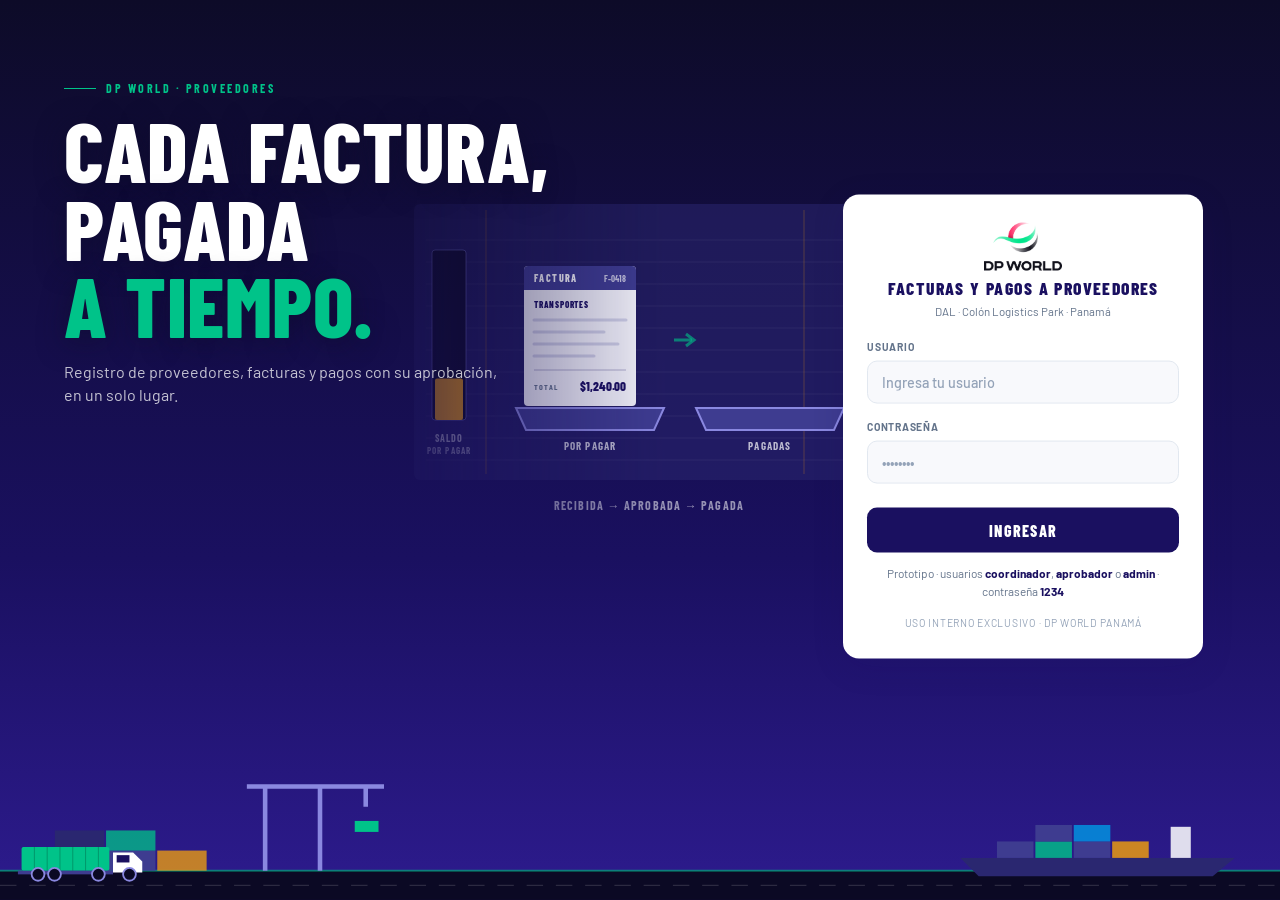
==== proveedores/index.html @ 4fd73fb4 "Nueva app: Facturas y Pagos a Proveedores Registro de proveedores con documentos y aprobación, factu" ====
<!DOCTYPE html>
<html lang="es">
<head>
<meta charset="UTF-8">
<meta name="viewport" content="width=device-width, initial-scale=1.0, viewport-fit=cover">
<title>Facturas y Pagos a Proveedores — DP World</title>
<script>(function(){var t;try{t=localStorage.getItem('dpw_tema')}catch(e){}document.documentElement.setAttribute('data-theme',t==='light'||t==='dark'?t:'light');})();</script>
<meta name="theme-color" content="#1A1060">
<link rel="manifest" href="manifest.webmanifest">
<link rel="icon" type="image/png" sizes="32x32" href="dpw/pwa/favicon-32.png">
<link rel="apple-touch-icon" href="dpw/pwa/apple-touch-icon.png">
<meta name="apple-mobile-web-app-capable" content="yes">
<meta name="mobile-web-app-capable" content="yes">
<link rel="stylesheet" href="https://fonts.googleapis.com/css2?family=Barlow+Condensed:wght@400;600;700;800&family=Barlow:wght@400;500;600;700&display=swap">
<link rel="stylesheet" href="dpw/dpw-shell.css">
<style>
:root{
  --bg:#F2F3F8;--card:#fff;--card2:#F8F9FC;--t:#1B1B2F;--t2:#5b6075;--t3:#8a90a6;--b:#E2E8F0;--b2:#cfd6e4;
  --ind:#1A1060;--ind-h:#2A1F8F;--ind-t:#1A1060;--prim:#3E3C90;
  --ok:#00996b;--ok-bg:rgba(0,195,137,.12);--warn:#b87300;--warn-bg:rgba(245,162,11,.14);--err:#E8003D;--err-bg:rgba(232,0,61,.09);
  --info:#0077b3;--info-bg:rgba(0,153,230,.1);--neu-bg:rgba(26,16,96,.06);
  --sh:0 1px 2px rgba(26,16,96,.06),0 4px 16px rgba(26,16,96,.05);
  --fd:'Barlow Condensed','Arial Narrow',Arial,sans-serif;--fb:'Barlow','Segoe UI',Arial,sans-serif;
}
html[data-theme="dark"]{
  --bg:#0d0b28;--card:#16143d;--card2:#1e1c50;--t:#fff;--t2:rgba(255,255,255,.66);--t3:rgba(255,255,255,.42);--b:rgba(255,255,255,.1);--b2:rgba(255,255,255,.2);
  --ind-t:#b3b1f5;--ok:#00C389;--warn:#f5a20b;--err:#ff4d79;--info:#4cc0ff;--neu-bg:rgba(255,255,255,.07);
  --sh:0 1px 2px rgba(0,0,0,.3);
}
*{box-sizing:border-box}
body{margin:0;background:var(--bg);color:var(--t);font:15px/1.45 var(--fb);-webkit-font-smoothing:antialiased}
button,input,select,textarea{font:inherit;color:inherit}
main{max-width:1200px;margin:0 auto;padding:22px 16px 60px}
.vhead{display:flex;align-items:flex-end;justify-content:space-between;gap:12px;flex-wrap:wrap;margin-bottom:16px}
.vtitle{margin:0;font:800 30px/1 var(--fd);text-transform:uppercase;letter-spacing:.5px;color:var(--ind-t)}
.vsub{margin:6px 0 0;color:var(--t2);font-size:14px}
.btn{display:inline-flex;align-items:center;justify-content:center;gap:6px;height:38px;padding:0 16px;border-radius:9px;border:1px solid var(--b2);background:var(--card);color:var(--ind-t);font:700 13px var(--fd);letter-spacing:.8px;text-transform:uppercase;cursor:pointer;white-space:nowrap}
.btn:hover{background:var(--card2)}
.btn.pri{background:var(--ind);border-color:var(--ind);color:#fff}.btn.pri:hover{background:var(--ind-h)}
html[data-theme="dark"] .btn.pri{background:#3E3C90;border-color:#3E3C90}
.btn.ok{background:var(--ok);border-color:var(--ok);color:#fff}
.btn.mal{color:var(--err);border-color:var(--err)}
.btn.sm{height:30px;padding:0 10px;font-size:12px}
.btn:disabled{opacity:.45;cursor:not-allowed}
.card{background:var(--card);border:1px solid var(--b);border-radius:14px;box-shadow:var(--sh);padding:18px}
.card h2{margin:0 0 12px;font:800 16px var(--fd);text-transform:uppercase;letter-spacing:.8px;color:var(--ind-t)}
.grid{display:grid;gap:14px}
.kpis{grid-template-columns:repeat(4,1fr)}
.two{grid-template-columns:1.4fr 1fr}
@media (max-width:900px){.kpis{grid-template-columns:repeat(2,1fr)}.two{grid-template-columns:1fr}}
.kpi{padding:16px 18px}
.kpi .l{font:700 11px var(--fd);letter-spacing:1.2px;text-transform:uppercase;color:var(--t3)}
.kpi .v{margin-top:6px;font:800 28px/1 var(--fd);letter-spacing:.3px}
.kpi .s{margin-top:6px;font-size:12px;color:var(--t2)}
.kpi.err .v{color:var(--err)}.kpi.warn .v{color:var(--warn)}.kpi.ok .v{color:var(--ok)}
.kpi{border-top:3px solid var(--b2)}.kpi.err{border-top-color:var(--err)}.kpi.warn{border-top-color:#f5a20b}.kpi.ok{border-top-color:#00C389}
.filtros{display:flex;gap:8px;flex-wrap:wrap;margin-bottom:12px}
.in,.sel,textarea.in{height:38px;padding:0 12px;border:1px solid var(--b2);border-radius:9px;background:var(--card);color:var(--t);min-width:0}
textarea.in{height:auto;padding:10px 12px;resize:vertical}
.in:focus,.sel:focus{outline:2px solid rgba(0,195,137,.6);outline-offset:0}
.filtros .in{flex:1 1 220px}
.tw{overflow-x:auto;border:1px solid var(--b);border-radius:12px;background:var(--card)}
table{width:100%;border-collapse:collapse;font-size:14px}
th{position:sticky;top:0;background:var(--card2);text-align:left;font:700 11px var(--fd);letter-spacing:1px;text-transform:uppercase;color:var(--t3);padding:10px 12px;border-bottom:1px solid var(--b);white-space:nowrap}
td{padding:11px 12px;border-bottom:1px solid var(--b);vertical-align:middle}
tr:last-child td{border-bottom:0}
tbody tr.clic{cursor:pointer}tbody tr.clic:hover td{background:var(--neu-bg)}
.num{text-align:right;font-variant-numeric:tabular-nums;white-space:nowrap}
.mut{color:var(--t2);font-size:12.5px}
.b{font-weight:700}
.vacio{padding:28px;text-align:center;color:var(--t2)}
@media (max-width:640px){.hide-sm{display:none}}
.chip{display:inline-block;padding:3px 9px;border-radius:20px;font:700 11px var(--fd);letter-spacing:.8px;text-transform:uppercase;white-space:nowrap;background:var(--neu-bg);color:var(--t2)}
.chip.ok{background:var(--ok-bg);color:var(--ok)}.chip.warn{background:var(--warn-bg);color:var(--warn)}.chip.err{background:var(--err-bg);color:var(--err)}.chip.info{background:var(--info-bg);color:var(--info)}.chip.ind{background:rgba(62,60,144,.14);color:var(--ind-t)}
.aviso{padding:11px 14px;border-radius:10px;font-size:13.5px;margin-bottom:12px;border:1px solid}
.aviso.warn{background:var(--warn-bg);border-color:rgba(245,162,11,.4);color:var(--t)}
.aviso.err{background:var(--err-bg);border-color:rgba(232,0,61,.3);color:var(--t)}
.aviso.info{background:var(--info-bg);border-color:rgba(0,153,230,.3);color:var(--t)}
.aviso b{font-weight:700}
.tareas{display:grid;gap:8px}
.tarea{display:flex;align-items:center;gap:12px;justify-content:space-between;padding:12px 14px;border:1px solid var(--b);border-radius:10px;background:var(--card2);cursor:pointer;text-align:left;width:100%}
.tarea:hover{border-color:var(--b2)}
.tarea .n{font:800 22px/1 var(--fd);color:var(--ind-t);min-width:34px;text-align:right}
.barra{height:8px;border-radius:5px;background:var(--neu-bg);overflow:hidden}
.barra i{display:block;height:100%;background:#00C389;border-radius:5px}
.barra.warn i{background:#f5a20b}.barra.err i{background:var(--err)}
/* modal */
.mod-ov{position:fixed;inset:0;z-index:300;background:rgba(13,11,40,.55);display:flex;align-items:flex-start;justify-content:center;padding:4vh 12px;overflow-y:auto}
.mod{width:100%;max-width:720px;background:var(--card);border:1px solid var(--b);border-radius:16px;box-shadow:0 20px 60px rgba(0,0,0,.35)}
.mod-h{display:flex;align-items:center;gap:12px;padding:16px 18px;border-bottom:1px solid var(--b)}
.mod-h h3{margin:0;font:800 20px var(--fd);text-transform:uppercase;letter-spacing:.6px;color:var(--ind-t)}
.mod-x{margin-left:auto;width:34px;height:34px;border-radius:8px;border:1px solid var(--b2);background:var(--card2);font-size:22px;line-height:1;cursor:pointer;color:var(--t2)}
.mod-b{padding:18px}
.mod-f{display:flex;gap:8px;justify-content:flex-end;flex-wrap:wrap;padding:14px 18px;border-top:1px solid var(--b)}
.form{display:grid;grid-template-columns:repeat(2,1fr);gap:12px 14px}
.form .full{grid-column:1/-1}
.form>*,.mod-b,.grid>*{min-width:0}
@media (max-width:560px){.form{grid-template-columns:1fr}}
.f{display:grid;gap:5px}
.f>span{font:700 11px var(--fd);letter-spacing:1px;text-transform:uppercase;color:var(--t3)}
.f .in,.f .sel{width:100%}
.sec{margin:6px 0 0;font:800 13px var(--fd);letter-spacing:1px;text-transform:uppercase;color:var(--ind-t);grid-column:1/-1;padding-top:8px;border-top:1px solid var(--b)}
.chk{display:flex;gap:10px;align-items:flex-start;padding:9px 12px;border:1px solid var(--b);border-radius:9px;background:var(--card2);cursor:pointer;font-size:14px}
.chk input{margin-top:3px;accent-color:#00C389;width:16px;height:16px}
.kv{display:grid;grid-template-columns:repeat(3,1fr);gap:10px 16px;margin-bottom:14px}
@media (max-width:560px){.kv{grid-template-columns:repeat(2,1fr)}}
.kv div span{display:block;font:700 10.5px var(--fd);letter-spacing:1px;text-transform:uppercase;color:var(--t3)}
.kv div b{font-weight:600;font-size:14px;word-break:break-word}
.hist{margin:0;padding:0;list-style:none;display:grid;gap:6px;font-size:13px}
.hist li{display:flex;gap:10px;color:var(--t2)}.hist li b{color:var(--t);font-weight:600}
.hist time{flex:none;min-width:118px;font-variant-numeric:tabular-nums;color:var(--t3)}
.err-msg{color:var(--err);font-size:13px;font-weight:600;min-height:18px;margin-top:10px}
.toast{position:fixed;left:50%;bottom:22px;transform:translateX(-50%);z-index:400;max-width:min(520px,92vw);padding:12px 18px;border-radius:10px;background:#1A1060;color:#fff;font-size:14px;box-shadow:0 10px 30px rgba(0,0,0,.3)}
.toast.mal{background:#E8003D}
.demo-note{margin-top:12px;font-size:.74rem;color:#64748B;text-align:center;line-height:1.5}
.demo-note b{color:#1A1060}
.tot{display:flex;justify-content:flex-end;gap:24px;margin-top:10px;font-size:14px}
.tot b{font:800 20px var(--fd)}
@media print{.dpw-hdr,.dpw-drawer,.dpw-ov,.noprint,.filtros{display:none!important}body{background:#fff;color:#000}.card,.tw{box-shadow:none;border-color:#ccc}}
</style>
</head>
<body>
<!-- LOGIN -->
<div class="dpw-login" id="dpwLogin">
  <button type="button" class="dpw-lg-install" data-dpw="instalar" hidden>Instalar app</button>
  <div class="dpw-lg-art" aria-hidden="true"><svg data-dpw-art></svg></div>
  <div class="dpw-lg-hero">
    <div class="dpw-lg-kick">DP World · Proveedores</div>
    <h1 class="dpw-lg-h1"><span>Cada factura,</span> <span>pagada</span> <em>a tiempo.</em></h1>
    <p class="dpw-lg-lead">Registro de proveedores, facturas y pagos con su aprobación, en un solo lugar.</p>
  </div>
  <svg class="dpw-lg-ground" data-dpw-ground aria-hidden="true"></svg>
  <div class="dpw-lg-card">
    <div class="dpw-lg-logo">
      <img src="dpw/assets/dpworld-logo-fondo-claro.png" alt="DP World">
      <div class="dpw-lg-app">Facturas y Pagos a Proveedores</div>
      <div class="dpw-lg-ref">DAL · Colón Logistics Park · Panamá</div>
    </div>
    <div class="dpw-lg-err" id="lgErr">Usuario o contraseña incorrectos</div>
    <form id="lgForm" novalidate>
      <div class="dpw-lg-fg"><label class="dpw-lg-lbl" for="lgUser">Usuario</label><input class="dpw-lg-in" id="lgUser" placeholder="Ingresa tu usuario" autocomplete="username" autocapitalize="none"></div>
      <div class="dpw-lg-fg"><label class="dpw-lg-lbl" for="lgPass">Contraseña</label><input class="dpw-lg-in" id="lgPass" type="password" placeholder="••••••••" autocomplete="current-password"></div>
      <button class="dpw-lg-btn" type="submit">Ingresar</button>
    </form>
    <div class="demo-note">Prototipo · usuarios <b>coordinador</b>, <b>aprobador</b> o <b>admin</b> · contraseña <b>1234</b></div>
    <div class="dpw-lg-foot">Uso interno exclusivo · DP World Panamá</div>
  </div>
</div>

<!-- CINTA SUPERIOR -->
<header class="dpw-hdr">
  <div class="dpw-hdr-l">
    <button type="button" class="dpw-burger" data-dpw="menu" aria-label="Abrir menú" aria-expanded="false" aria-controls="dpwDrawer"><span></span><span></span><span></span></button>
    <div class="dpw-logo"><img src="dpw/assets/dpworld-logo-fondo-claro.png" alt="DP World"></div>
    <div><div class="dpw-title">DP WORLD</div><div class="dpw-sub">Facturas y Pagos a Proveedores</div></div>
  </div>
  <div class="dpw-hdr-r">
    <button type="button" class="dpw-hbtn dpw-install dpw-hide-sm" data-dpw="instalar" hidden>Instalar</button>
    <button type="button" class="dpw-hbtn" data-dpw="tema">Oscuro</button>
    <span class="dpw-role dpw-hide-sm" id="rolChip"></span>
    <button type="button" class="dpw-salir" data-act="salir">Salir</button>
  </div>
</header>

<!-- MENÚ DESPLEGABLE -->
<div class="dpw-ov" id="dpwOv" data-dpw="menu-close" hidden></div>
<nav class="dpw-drawer" id="dpwDrawer" aria-label="Menú principal" aria-hidden="true">
  <div class="dpw-drawer-h"><div class="dpw-logo"><img src="dpw/assets/dpworld-logo-fondo-claro.png" alt="DP World"></div><div><div class="dpw-title">DP WORLD</div><div class="dpw-sub">Proveedores</div></div><button type="button" class="dpw-close" data-dpw="menu-close" aria-label="Cerrar menú">×</button></div>
  <div class="dpw-who" id="dpwWho"></div>
  <div class="dpw-items" id="dpwItems"></div>
  <div class="dpw-drawer-f"><span class="mut">Prototipo</span><button type="button" class="dpw-salir" data-act="salir">Salir</button></div>
</nav>

<main id="vista"></main>
<div id="modal"></div>

<script src="dpw/dpw-shell.js"></script>
<script src="dpw/dpw-escenas.js"></script>
<script src="escena-libro.js"></script>
<script>
'use strict';
/* ════════════════════════════════════════════════════════════════════
   DATOS · prototipo en localStorage.
   Toda lectura y escritura pasa por `api`. Para ir a Supabase se cambia solo este bloque:
   cargar() → select de las tablas proveedores, facturas, pagos, usuarios y parametros;
   guardar(tabla, fila) → upsert por id. Las filas ya tienen la forma de las tablas.
   ════════════════════════════════════════════════════════════════════ */
const KEY='dpw_proveedores_v1',KEY_SES='dpw_proveedores_sesion';
const api={
  async cargar(){
    let d=null;try{d=JSON.parse(localStorage.getItem(KEY));}catch(e){}
    if(!d||!d.proveedores){d=demo();localStorage.setItem(KEY,JSON.stringify(d));}
    return d;
  },
  async guardar(tabla,fila){
    const lista=S.db[tabla],i=lista.findIndex(x=>x.id===fila.id);
    if(i<0)lista.push(fila);else lista[i]=fila;
    this._persistir();return fila;
  },
  async borrar(tabla,id){S.db[tabla]=S.db[tabla].filter(x=>x.id!==id);this._persistir();},
  async parametros(p){S.db.parametros=Object.assign(S.db.parametros||{},p);this._persistir();},
  async restaurar(){S.db=demo();this._persistir();},
  _persistir(){try{localStorage.setItem(KEY,JSON.stringify(S.db));}catch(e){toast('No se pudo guardar en este navegador.',true);}}
};

/* ── utilidades ── */
const $=id=>document.getElementById(id);
const esc=s=>String(s==null?'':s).replace(/[&<>"']/g,c=>({'&':'&amp;','<':'&lt;','>':'&gt;','"':'&quot;',"'":'&#39;'}[c]));
const r2=n=>Math.round((+n||0)*100)/100;
const money=n=>(n<0?'-':'')+'$'+Math.abs(r2(n)).toLocaleString('en-US',{minimumFractionDigits:2,maximumFractionDigits:2});
const iso=d=>{const z=new Date(d.getTime()-d.getTimezoneOffset()*6e4);return z.toISOString().slice(0,10);};
const hoy=()=>iso(new Date());
const sumar=(f,dias)=>{const d=new Date(f+'T12:00:00');d.setDate(d.getDate()+(+dias||0));return iso(d);};
const dif=(a,b)=>Math.round((new Date(a+'T12:00:00')-new Date(b+'T12:00:00'))/864e5);
const fecha=f=>{if(!f)return '—';const[y,m,d]=f.split('-');return d+'/'+m+'/'+y;};
const ahora=()=>{const d=new Date();return iso(d)+' '+String(d.getHours()).padStart(2,'0')+':'+String(d.getMinutes()).padStart(2,'0');};
const uid=p=>p+Date.now().toString(36)+Math.random().toString(36).slice(2,6);
let _t;function toast(m,mal){let t=document.querySelector('.toast');if(!t){t=document.createElement('div');document.body.appendChild(t);}t.className='toast'+(mal?' mal':'');t.textContent=m;t.hidden=false;clearTimeout(_t);_t=setTimeout(()=>t.hidden=true,3600);}
DPW.aviso=m=>toast(m);

/* ── datos de ejemplo (fechas relativas a hoy para que la antigüedad tenga sentido) ── */
function demo(){
  const H=hoy(),d=n=>sumar(H,n);
  const P=(id,cod,nombre,cat,ruc,dv,plazo,limite,estado,extra)=>Object.assign({id,codigo:cod,nombre,categoria:cat,ruc,dv,contacto:'',correo:'',telefono:'',banco:'Banco General',tipoCuenta:'Corriente',cuenta:'03-01-01-'+String(100000+Math.floor(Math.random()*899999)),plazo,limite,estado,
    docs:{ruc:true,aviso:true,banco:true,paz:true},notas:'',creadoPor:'rolando',creado:d(-200)+' 09:00',log:[{t:d(-200)+' 09:00',u:'Rolando M.',a:'Registró el proveedor'},{t:d(-198)+' 15:10',u:'Arelis C.',a:'Aprobó el proveedor'}]},extra||{});
  const proveedores=[
    P('p1','PRV-001','Transportes Istmo S.A.','Transporte terrestre','155612345-2-2015','45',30,15000,'aprobado',{contacto:'Luis Batista',correo:'facturacion@transportesistmo.example',telefono:'6612-4410'}),
    P('p2','PRV-002','Montacargas del Atlántico','Alquiler de equipo','8-712-1450','12',45,8000,'aprobado',{contacto:'Gina Pérez',correo:'cobros@montacargasatl.example',telefono:'6780-2231',banco:'Banistmo'}),
    P('p3','PRV-003','Servicios de Limpieza Colón','Limpieza','2554871-1-823114','80',15,3000,'aprobado',{contacto:'Marta Ríos',correo:'admin@limpiezacolon.example',telefono:'447-1120',banco:'Caja de Ahorros',tipoCuenta:'Ahorros'}),
    P('p4','PRV-004','Seguridad Portuaria Integral','Seguridad','1557788-1-655210','33',30,12000,'aprobado',{contacto:'Raúl Chen',correo:'cxc@seguridadintegral.example',telefono:'6123-9087'}),
    P('p5','PRV-005','Suministros de Embalaje PTY','Materiales de empaque','2091133-1-748522','07',30,5000,'aprobado',{contacto:'Ana Vega',correo:'ventas@embalajepty.example',telefono:'6644-0012',banco:'BAC'}),
    P('p6','PRV-006','Mantenimiento Industrial Caribe','Mantenimiento','2410090-1-801233','61',30,6000,'solicitud',{contacto:'Pedro Solís',correo:'pedro@mantcaribe.example',telefono:'6555-7811',docs:{ruc:true,aviso:true,banco:true,paz:false},creadoPor:'coordinador',creado:d(-2)+' 10:20',log:[{t:d(-2)+' 10:20',u:'Coordinador',a:'Registró el proveedor'}]})
  ];
  const F=(id,prov,num,fe,sub,estado,extra)=>{const p=proveedores.find(x=>x.id===prov);const it=r2(sub*.07);
    return Object.assign({id,provId:prov,numero:num,fecha:d(fe),recibida:d(fe+1),vence:sumar(d(fe),p.plazo),subtotal:sub,itbms:it,total:r2(sub+it),oc:'OC-'+(2400+Math.floor(Math.random()*500)),file:'',concepto:'',estado,
      check:{oc:estado!=='recibida',servicio:estado!=='recibida',fiscal:estado!=='recibida'},motivo:'',creadoPor:'coordinador',log:[{t:d(fe+1)+' 08:40',u:'Coordinador',a:'Registró la factura'}]},extra||{});};
  const facturas=[
    F('f1','p1','A-0418',-75,4200,'aprobada',{concepto:'Acarreo de contenedores BLB → DAL, semana 31',file:'CERNAC · FILE-2291'}),
    F('f2','p1','A-0433',-41,3850,'aprobada',{concepto:'Acarreo de contenedores, semana 36',file:'CERNAC · FILE-2340'}),
    F('f3','p1','A-0447',-12,5100,'validada',{concepto:'Acarreo y posicionamiento, semana 40',file:'Cliente retail · FILE-2388'}),
    F('f4','p2','MA-0977',-52,2600,'aprobada',{concepto:'Alquiler montacargas 5 t, mes anterior'}),
    F('f5','p2','MA-0990',-20,2600,'recibida',{concepto:'Alquiler montacargas 5 t, mes en curso'}),
    F('f6','p3','LC-1205',-33,950,'aprobada',{concepto:'Limpieza de bodega, mes anterior'}),
    F('f7','p3','LC-1219',-4,950,'recibida',{concepto:'Limpieza de bodega, mes en curso'}),
    F('f8','p4','SP-2210',-95,5400,'aprobada',{concepto:'Vigilancia 24/7, trimestre anterior'}),
    F('f9','p4','SP-2244',-28,5400,'aprobada',{concepto:'Vigilancia 24/7, mes anterior'}),
    F('f10','p5','EM-0311',-60,1850,'aprobada',{concepto:'Film stretch y esquineros'}),
    F('f11','p5','EM-0329',-9,2300,'validada',{concepto:'Pallets de madera tratada'}),
    F('f12','p2','MA-0951',-110,2600,'aprobada',{concepto:'Alquiler montacargas 5 t'})
  ];
  const pagos=[
    {id:'g1',numero:'PG-0001',provId:'p2',fecha:d(-60),metodo:'ACH',referencia:'ACH-558120',items:[{facId:'f12',monto:facturas[11].total}],total:facturas[11].total,estado:'pagado',creadoPor:'coordinador',autorizadoPor:'aprobador',ejecutado:d(-58),
      log:[{t:d(-60)+' 11:00',u:'Coordinador',a:'Solicitó el pago'},{t:d(-59)+' 09:30',u:'Aprobador',a:'Autorizó el pago'},{t:d(-58)+' 14:00',u:'Coordinador',a:'Registró la ejecución · ACH-558120'}]},
    {id:'g2',numero:'PG-0002',provId:'p4',fecha:d(-3),metodo:'Transferencia',referencia:'',items:[{facId:'f8',monto:facturas[7].total}],total:facturas[7].total,estado:'solicitado',creadoPor:'coordinador',autorizadoPor:'',ejecutado:'',
      log:[{t:d(-3)+' 10:00',u:'Coordinador',a:'Solicitó el pago'}]},
    {id:'g3',numero:'PG-0003',provId:'p1',fecha:d(-2),metodo:'ACH',referencia:'',items:[{facId:'f1',monto:2000}],total:2000,estado:'autorizado',creadoPor:'coordinador',autorizadoPor:'aprobador',ejecutado:'',
      log:[{t:d(-2)+' 09:00',u:'Coordinador',a:'Solicitó el pago (abono parcial)'},{t:d(-1)+' 16:20',u:'Aprobador',a:'Autorizó el pago'}]}
  ];
  const usuarios=[
    {id:'u1',u:'coordinador',nombre:'Coordinador Administrativo',rol:'coordinador',pass:'1234',activo:true},
    {id:'u2',u:'aprobador',nombre:'Aprobador de Pagos',rol:'aprobador',pass:'1234',activo:true},
    {id:'u3',u:'admin',nombre:'Administrador',rol:'admin',pass:'1234',activo:true}
  ];
  return {proveedores,facturas,pagos,usuarios,parametros:{itbms:7}};
}

/* ── estado ── */
const S={db:null,user:null,vista:'resumen',f:{pq:'',pe:'',fq:'',fe:'',fp:'',ge:'',ec:''}};
const ROLES={coordinador:'Coordinador',aprobador:'Aprobador',admin:'Administrador'};
const rol=()=>S.user&&S.user.rol;
const quien=()=>S.user?S.user.nombre:'';
/* permisos: el admin hace todo; la misma persona no aprueba lo que ella registró (segregación de funciones) */
const PUEDE={
  registrar:()=>rol()!=='aprobador',
  aprobar:()=>rol()!=='coordinador',
  admin:()=>rol()==='admin'
};
const mismo=x=>x&&x.creadoPor===S.user.u;

const prov=id=>S.db.proveedores.find(p=>p.id===id);
const fac=id=>S.db.facturas.find(f=>f.id===id);
const ESTADO_PROV={solicitud:['Por aprobar','warn'],aprobado:['Aprobado','ok'],rechazado:['Rechazado','err'],inactivo:['Inactivo','']};
const ESTADO_PAGO={solicitado:['Por autorizar','warn'],autorizado:['Autorizado','info'],pagado:['Pagado','ok'],rechazado:['Rechazado','err']};
const DOCS=[['ruc','Copia del RUC / cédula'],['aviso','Aviso de operación'],['banco','Certificación bancaria'],['paz','Paz y salvo de CSS']];
const chip=(e,M)=>{const x=M[e]||[e,''];return '<span class="chip '+x[1]+'">'+esc(x[0])+'</span>';};

/* cálculo de cada factura: lo pagado sale solo de pagos ejecutados; lo comprometido, de solicitudes vivas */
function calc(f){
  let pagado=0,comprometido=0;
  S.db.pagos.forEach(g=>g.items.forEach(it=>{if(it.facId!==f.id)return;if(g.estado==='pagado')pagado+=it.monto;else if(g.estado==='solicitado'||g.estado==='autorizado')comprometido+=it.monto;}));
  pagado=r2(pagado);comprometido=r2(comprometido);
  const saldo=r2(f.total-pagado),libre=r2(saldo-comprometido);
  let est=f.estado;
  if(est!=='rechazada'){
    if(saldo<=0.004)est='pagada';
    else if(comprometido>0)est='en_pago';
    else if(pagado>0)est='parcial';
  }
  const vencida=saldo>0.004&&f.estado!=='rechazada'&&f.vence<hoy();
  return {pagado,comprometido,saldo,libre,est,vencida,dias:dif(hoy(),f.vence)};
}
const ESTADO_FAC={recibida:['Recibida',''],validada:['Validada','info'],aprobada:['Aprobada para pago','ind'],en_pago:['En solicitud de pago','warn'],parcial:['Pago parcial','warn'],pagada:['Pagada','ok'],rechazada:['Rechazada','err']};
const vivas=()=>S.db.facturas.filter(f=>f.estado!=='rechazada');
function saldoProv(id){return r2(vivas().filter(f=>f.provId===id).reduce((s,f)=>s+calc(f).saldo,0));}
function tramo(c){if(!c.vencida)return 0;const d=c.dias;return d<=30?1:d<=60?2:d<=90?3:4;}
const TRAMOS=['Al día','1–30 días','31–60 días','61–90 días','Más de 90'];

/* pendientes por rol (badges del menú y tareas del resumen) */
function pendientes(){
  const u=S.user.u,ap=PUEDE.aprobar(),re=PUEDE.registrar();
  return {
    provAprobar:ap?S.db.proveedores.filter(p=>p.estado==='solicitud'&&p.creadoPor!==u).length:0,
    facValidar:re?S.db.facturas.filter(f=>f.estado==='recibida').length:0,
    facAprobar:ap?S.db.facturas.filter(f=>f.estado==='validada'&&f.creadoPor!==u).length:0,
    pagAutorizar:ap?S.db.pagos.filter(g=>g.estado==='solicitado'&&g.creadoPor!==u).length:0,
    pagEjecutar:re?S.db.pagos.filter(g=>g.estado==='autorizado').length:0
  };
}

/* ════════ navegación ════════ */
const VISTAS={resumen:vResumen,proveedores:vProveedores,facturas:vFacturas,pagos:vPagos,cuenta:vCuenta,config:vConfig};
function ir(v){S.vista=v;pintar();window.scrollTo(0,0);}
function pintar(){
  if(!S.user)return;
  const p=pendientes();
  DPW.menu([
    {id:'resumen',label:'Resumen',on:()=>ir('resumen')},
    {id:'proveedores',label:'Proveedores',badge:p.provAprobar||0,on:()=>ir('proveedores')},
    {id:'facturas',label:'Facturas',badge:(p.facValidar+p.facAprobar)||0,on:()=>ir('facturas')},
    {id:'pagos',label:'Pagos',badge:(p.pagAutorizar+p.pagEjecutar)||0,on:()=>ir('pagos')},
    {id:'cuenta',label:'Estado de cuenta',on:()=>ir('cuenta')},
    {id:'config',label:'Configuración',group:'Administración',hidden:!PUEDE.admin(),on:()=>ir('config')}
  ],S.vista);
  if(!VISTAS[S.vista]||(S.vista==='config'&&!PUEDE.admin()))S.vista='resumen';
  $('vista').innerHTML=VISTAS[S.vista]();
  if(S.vista==='proveedores')listaProv();
  if(S.vista==='facturas')listaFac();
  if(S.vista==='pagos')listaPagos();
  if(S.vista==='cuenta')cuentaDetalle();
}

/* ════════ RESUMEN ════════ */
function vResumen(){
  const fs=vivas().map(f=>({f,c:calc(f)})).filter(x=>x.c.saldo>0.004);
  const total=fs.reduce((s,x)=>s+x.c.saldo,0);
  const venc=fs.filter(x=>x.c.vencida),tv=venc.reduce((s,x)=>s+x.c.saldo,0);
  const sem=fs.filter(x=>!x.c.vencida&&x.c.dias>=-7),ts=sem.reduce((s,x)=>s+x.c.saldo,0);
  const p=pendientes(),npend=Object.values(p).reduce((a,b)=>a+b,0);
  const tareas=[
    [p.provAprobar,'Proveedores por aprobar','proveedores','pe','solicitud'],
    [p.facValidar,'Facturas por validar contra la orden de compra','facturas','fe','recibida'],
    [p.facAprobar,'Facturas por aprobar para pago','facturas','fe','validada'],
    [p.pagAutorizar,'Pagos por autorizar','pagos','ge','solicitado'],
    [p.pagEjecutar,'Pagos autorizados por ejecutar','pagos','ge','autorizado']
  ].filter(t=>t[0]);
  /* antigüedad por proveedor */
  const filas={};
  fs.forEach(x=>{const k=x.f.provId;filas[k]=filas[k]||[0,0,0,0,0];filas[k][tramo(x.c)]+=x.c.saldo;});
  const tot=[0,0,0,0,0];Object.values(filas).forEach(r=>r.forEach((v,i)=>tot[i]+=v));
  const sobre=S.db.proveedores.filter(pv=>pv.estado==='aprobado'&&pv.limite>0).map(pv=>({pv,s:saldoProv(pv.id)})).filter(x=>x.s/x.pv.limite>=.8).sort((a,b)=>b.s/b.pv.limite-a.s/a.pv.limite);
  return '<div class="vhead"><div><h1 class="vtitle">Resumen</h1><p class="vsub">Cuentas por pagar a proveedores al '+fecha(hoy())+'.</p></div>'+
    (PUEDE.registrar()?'<div style="display:flex;gap:8px;flex-wrap:wrap"><button class="btn" data-act="nuevoProv">Nuevo proveedor</button><button class="btn pri" data-act="nuevaFac">Registrar factura</button></div>':'')+'</div>'+
  '<div class="grid kpis">'+
    '<div class="card kpi"><div class="l">Saldo por pagar</div><div class="v">'+money(total)+'</div><div class="s">'+fs.length+' facturas abiertas</div></div>'+
    '<div class="card kpi err"><div class="l">Vencido</div><div class="v">'+money(tv)+'</div><div class="s">'+venc.length+' facturas pasaron su fecha</div></div>'+
    '<div class="card kpi warn"><div class="l">Vence en 7 días</div><div class="v">'+money(ts)+'</div><div class="s">'+sem.length+' facturas</div></div>'+
    '<div class="card kpi ok"><div class="l">Pendientes para ti</div><div class="v">'+npend+'</div><div class="s">'+esc(ROLES[rol()])+'</div></div>'+
  '</div>'+
  '<div class="grid two" style="margin-top:14px">'+
    '<div class="card"><h2>Antigüedad del saldo por proveedor</h2>'+
      (Object.keys(filas).length?'<div class="tw" style="border:0"><table><thead><tr><th>Proveedor</th>'+TRAMOS.map((t,i)=>'<th class="num'+(i>0&&i<4?' hide-sm':'')+'">'+t+'</th>').join('')+'<th class="num">Total</th></tr></thead><tbody>'+
        Object.entries(filas).sort((a,b)=>b[1].reduce((x,y)=>x+y)-a[1].reduce((x,y)=>x+y)).map(([k,r])=>'<tr class="clic" data-act="verCuenta" data-id="'+k+'"><td class="b">'+esc(prov(k).nombre)+'</td>'+r.map((v,i)=>'<td class="num'+(i>0&&i<4?' hide-sm':'')+'"'+(i>=3&&v?' style="color:var(--err);font-weight:700"':'')+'>'+(v?money(v):'<span class="mut">—</span>')+'</td>').join('')+'<td class="num b">'+money(r.reduce((x,y)=>x+y))+'</td></tr>').join('')+
        '<tr><td class="b">Total</td>'+tot.map((v,i)=>'<td class="num b'+(i>0&&i<4?' hide-sm':'')+'">'+money(v)+'</td>').join('')+'<td class="num b">'+money(total)+'</td></tr></tbody></table></div>':'<div class="vacio">No hay saldo pendiente.</div>')+
    '</div>'+
    '<div class="grid" style="align-content:start">'+
      '<div class="card"><h2>Lo que te toca</h2>'+(tareas.length?'<div class="tareas">'+tareas.map(t=>'<button class="tarea" data-act="irFiltro" data-v="'+t[2]+'" data-k="'+t[3]+'" data-val="'+t[4]+'"><span>'+t[1]+'</span><span class="n">'+t[0]+'</span></button>').join('')+'</div>':'<div class="mut">No tienes pendientes. Todo al día.</div>')+'</div>'+
      '<div class="card"><h2>Crédito de proveedores</h2>'+(sobre.length?sobre.map(x=>{const pc=x.s/x.pv.limite;return '<div style="margin-bottom:12px;cursor:pointer" data-act="verCuenta" data-id="'+x.pv.id+'"><div style="display:flex;justify-content:space-between;gap:8px;font-size:13.5px"><b>'+esc(x.pv.nombre)+'</b><span class="mut">'+money(x.s)+' de '+money(x.pv.limite)+'</span></div><div class="barra '+(pc>=1?'err':'warn')+'" style="margin-top:6px"><i style="width:'+Math.min(100,pc*100).toFixed(0)+'%"></i></div>'+(pc>=1?'<div style="color:var(--err);font-size:12px;font-weight:700;margin-top:4px">Excede el crédito otorgado por el proveedor</div>':'')+'</div>';}).join(''):'<div class="mut">Ningún proveedor está sobre el 80 % de su crédito.</div>')+'</div>'+
    '</div>'+
  '</div>';
}

/* ════════ PROVEEDORES ════════ */
function vProveedores(){
  return '<div class="vhead"><div><h1 class="vtitle">Proveedores</h1><p class="vsub">Registro, documentos y aprobación. Solo un proveedor aprobado puede recibir facturas y pagos.</p></div>'+
    (PUEDE.registrar()?'<button class="btn pri" data-act="nuevoProv">Nuevo proveedor</button>':'')+'</div>'+
    '<div class="filtros"><input class="in" placeholder="Buscar por nombre, RUC o categoría" data-f="pq" value="'+esc(S.f.pq)+'">'+
    '<select class="sel" data-f="pe"><option value="">Todos los estados</option>'+Object.entries(ESTADO_PROV).map(([k,v])=>'<option value="'+k+'"'+(S.f.pe===k?' selected':'')+'>'+v[0]+'</option>').join('')+'</select></div>'+
    '<div id="lista"></div>';
}
function listaProv(){
  const q=S.f.pq.toLowerCase();
  const l=S.db.proveedores.filter(p=>(!S.f.pe||p.estado===S.f.pe)&&(!q||(p.nombre+' '+p.ruc+' '+p.categoria+' '+p.codigo).toLowerCase().includes(q)));
  $('lista').innerHTML=l.length?'<div class="tw"><table><thead><tr><th>Código</th><th>Proveedor</th><th class="hide-sm">RUC</th><th class="hide-sm">Plazo</th><th class="num">Saldo</th><th class="num hide-sm">Crédito</th><th>Estado</th></tr></thead><tbody>'+
    l.map(p=>{const s=saldoProv(p.id),sobre=p.limite>0&&s>p.limite;return '<tr class="clic" data-act="verProv" data-id="'+p.id+'"><td class="mut">'+esc(p.codigo)+'</td><td><div class="b">'+esc(p.nombre)+'</div><div class="mut">'+esc(p.categoria)+'</div></td><td class="hide-sm mut">'+esc(p.ruc)+' DV '+esc(p.dv)+'</td><td class="hide-sm">'+p.plazo+' días</td><td class="num"'+(sobre?' style="color:var(--err);font-weight:700"':'')+'>'+money(s)+'</td><td class="num hide-sm">'+(p.limite?money(p.limite):'<span class="mut">Sin límite</span>')+'</td><td>'+chip(p.estado,ESTADO_PROV)+'</td></tr>';}).join('')+
    '</tbody></table></div>':'<div class="card vacio">No hay proveedores con ese filtro.</div>';
}
function formProv(p){
  p=p||{docs:{},plazo:30,limite:0,tipoCuenta:'Corriente'};
  const i=(id,l,v,o)=>'<label class="f'+(o&&o.full?' full':'')+'"><span>'+l+'</span><input class="in" id="'+id+'" value="'+esc(v==null?'':v)+'"'+(o&&o.type?' type="'+o.type+'"':'')+(o&&o.ph?' placeholder="'+esc(o.ph)+'"':'')+(o&&o.min!=null?' min="'+o.min+'" step="any"':'')+'></label>';
  return '<div class="form">'+
    i('pNombre','Razón social',p.nombre,{full:true,ph:'Nombre legal del proveedor'})+
    i('pRuc','RUC o cédula',p.ruc,{ph:'155612345-2-2015'})+i('pDv','DV',p.dv,{ph:'45'})+
    i('pCat','Categoría',p.categoria,{ph:'Transporte, mantenimiento, seguridad…'})+i('pContacto','Contacto',p.contacto)+
    i('pCorreo','Correo para facturas y pagos',p.correo,{type:'email'})+i('pTel','Teléfono',p.telefono)+
    '<div class="sec">Datos bancarios</div>'+
    i('pBanco','Banco',p.banco)+'<label class="f"><span>Tipo de cuenta</span><select class="sel" id="pTipo">'+['Corriente','Ahorros'].map(t=>'<option'+(p.tipoCuenta===t?' selected':'')+'>'+t+'</option>').join('')+'</select></label>'+
    i('pCuenta','Número de cuenta',p.cuenta,{full:true})+
    '<div class="sec">Condiciones de crédito que da el proveedor</div>'+
    i('pPlazo','Plazo de pago (días)',p.plazo,{type:'number',min:0})+i('pLimite','Límite de crédito (USD, 0 = sin límite)',p.limite,{type:'number',min:0})+
    '<div class="sec">Documentos recibidos</div>'+
    DOCS.map(([k,l])=>'<label class="chk"><input type="checkbox" id="pd_'+k+'"'+(p.docs&&p.docs[k]?' checked':'')+'><span>'+l+'</span></label>').join('')+
    '<label class="f full"><span>Notas</span><textarea class="in" id="pNotas" rows="2">'+esc(p.notas||'')+'</textarea></label>'+
  '</div><div class="err-msg" id="mErr"></div>';
}
function leerProv(base){
  const v=id=>$(id).value.trim(),err=m=>{$('mErr').textContent=m;return null;};
  const n=v('pNombre'),ruc=v('pRuc');
  if(n.length<3)return err('Escribe la razón social del proveedor.');
  if(ruc.length<5)return err('Escribe el RUC o la cédula.');
  if(S.db.proveedores.some(p=>p!==base&&p.ruc.replace(/\W/g,'')===ruc.replace(/\W/g,'')))return err('Ya existe un proveedor con ese RUC.');
  const plazo=+v('pPlazo'),limite=+v('pLimite');
  if(!(plazo>=0))return err('El plazo debe ser un número de días.');
  if(!(limite>=0))return err('El límite de crédito debe ser 0 o mayor.');
  if(v('pCorreo')&&!/^\S+@\S+\.\S+$/.test(v('pCorreo')))return err('Revisa el correo.');
  const docs={};DOCS.forEach(([k])=>docs[k]=$('pd_'+k).checked);
  return {nombre:n,ruc,dv:v('pDv'),categoria:v('pCat'),contacto:v('pContacto'),correo:v('pCorreo'),telefono:v('pTel'),banco:v('pBanco'),tipoCuenta:$('pTipo').value,cuenta:v('pCuenta'),plazo,limite,docs,notas:v('pNotas')};
}
function nuevoProv(){
  modal('Nuevo proveedor',formProv(),[{t:'Cancelar',on:cerrarModal},{t:'Enviar a aprobación',cls:'pri',on:async()=>{
    const d=leerProv();if(!d)return;
    const n=S.db.proveedores.length+1;
    const p=Object.assign({id:uid('p'),codigo:'PRV-'+String(n).padStart(3,'0'),estado:'solicitud',creadoPor:S.user.u,creado:ahora(),log:[{t:ahora(),u:quien(),a:'Registró el proveedor'}]},d);
    await api.guardar('proveedores',p);cerrarModal();toast('Proveedor registrado. Queda por aprobar.');pintar();
  }}]);
}
function verProv(id){
  const p=prov(id),s=saldoProv(id),faltan=DOCS.filter(([k])=>!p.docs[k]);
  const acc=[{t:'Cerrar',on:cerrarModal}];
  if(PUEDE.registrar()&&p.estado!=='rechazado')acc.unshift({t:'Editar',on:()=>editarProv(id)});
  if(p.estado==='solicitud'&&PUEDE.aprobar()){
    if(mismo(p))acc.unshift({t:'Aprobar',cls:'ok',dis:true,title:'Lo registraste tú: lo aprueba otra persona'});
    else{acc.unshift({t:'Aprobar',cls:'ok',on:()=>{if(faltan.length)return toast('Faltan documentos: '+faltan.map(x=>x[1]).join(', ')+'.',true);cambiarProv(p,'aprobado','Aprobó el proveedor');}});
      acc.unshift({t:'Rechazar',cls:'mal',on:()=>pedirMotivo('Rechazar proveedor',m=>cambiarProv(p,'rechazado','Rechazó el proveedor: '+m))});}
  }
  if(PUEDE.aprobar()&&p.estado==='aprobado')acc.unshift({t:'Dar de baja',cls:'mal',on:()=>cambiarProv(p,'inactivo','Dio de baja al proveedor')});
  if(PUEDE.aprobar()&&p.estado==='inactivo')acc.unshift({t:'Reactivar',on:()=>cambiarProv(p,'aprobado','Reactivó el proveedor')});
  modal(p.nombre,
    (p.estado==='solicitud'&&faltan.length?'<div class="aviso warn"><b>Faltan documentos para aprobar:</b> '+faltan.map(x=>x[1]).join(', ')+'.</div>':'')+
    (p.limite&&s>p.limite?'<div class="aviso err"><b>Excede el crédito otorgado por el proveedor:</b> saldo '+money(s)+' contra un límite de '+money(p.limite)+'.</div>':'')+
    '<div style="margin-bottom:14px">'+chip(p.estado,ESTADO_PROV)+' <span class="mut">'+esc(p.codigo)+' · '+esc(p.categoria||'Sin categoría')+'</span></div>'+
    '<div class="kv">'+[['RUC',p.ruc+(p.dv?' DV '+p.dv:'')],['Contacto',p.contacto],['Teléfono',p.telefono],['Correo',p.correo],['Banco',p.banco],['Cuenta',(p.tipoCuenta||'')+' '+(p.cuenta||'')],['Plazo de pago',p.plazo+' días'],['Límite de crédito',p.limite?money(p.limite):'Sin límite'],['Saldo por pagar',money(s)]].map(([k,v])=>'<div><span>'+k+'</span><b>'+esc(v||'—')+'</b></div>').join('')+'</div>'+
    '<h2 style="font:800 14px var(--fd);letter-spacing:1px;text-transform:uppercase;color:var(--ind-t);margin:0 0 8px">Documentos</h2>'+
    '<div style="display:flex;flex-wrap:wrap;gap:6px;margin-bottom:14px">'+DOCS.map(([k,l])=>'<span class="chip '+(p.docs[k]?'ok':'err')+'">'+(p.docs[k]?'':'Falta · ')+l+'</span>').join('')+'</div>'+
    (p.notas?'<p class="mut" style="margin:0 0 14px">'+esc(p.notas)+'</p>':'')+
    '<h2 style="font:800 14px var(--fd);letter-spacing:1px;text-transform:uppercase;color:var(--ind-t);margin:0 0 8px">Historial</h2>'+hist(p.log)+
    '<div style="margin-top:14px"><button class="btn sm" data-act="verCuenta" data-id="'+p.id+'">Ver estado de cuenta →</button></div>',acc);
}
function editarProv(id){
  const p=prov(id);
  modal('Editar · '+p.nombre,formProv(p),[{t:'Cancelar',on:()=>verProv(id)},{t:'Guardar',cls:'pri',on:async()=>{
    const d=leerProv(p);if(!d)return;
    const cambioBanco=d.cuenta!==p.cuenta||d.banco!==p.banco;
    Object.assign(p,d);p.log.push({t:ahora(),u:quien(),a:'Editó los datos'+(cambioBanco?' · cambió la cuenta bancaria':'')});
    /* control: un cambio de cuenta bancaria de un proveedor aprobado vuelve a pasar por aprobación */
    if(cambioBanco&&p.estado==='aprobado'){p.estado='solicitud';p.creadoPor=S.user.u;p.log.push({t:ahora(),u:'Sistema',a:'Cambio de cuenta bancaria: vuelve a aprobación'});toast('Cambió la cuenta bancaria: el proveedor vuelve a aprobación.');}
    else toast('Proveedor actualizado.');
    await api.guardar('proveedores',p);pintar();verProv(id);
  }}]);
}
async function cambiarProv(p,estado,accion){p.estado=estado;p.log.push({t:ahora(),u:quien(),a:accion});await api.guardar('proveedores',p);toast(accion+'.');pintar();verProv(p.id);}

/* ════════ FACTURAS ════════ */
function vFacturas(){
  const provs=[...S.db.proveedores].sort((a,b)=>a.nombre.localeCompare(b.nombre));
  return '<div class="vhead"><div><h1 class="vtitle">Facturas</h1><p class="vsub">Recibida → validada contra la orden de compra → aprobada para pago → pagada.</p></div>'+
    (PUEDE.registrar()?'<button class="btn pri" data-act="nuevaFac">Registrar factura</button>':'')+'</div>'+
    '<div class="filtros"><input class="in" placeholder="Buscar por número, orden de compra, concepto o file" data-f="fq" value="'+esc(S.f.fq)+'">'+
    '<select class="sel" data-f="fp"><option value="">Todos los proveedores</option>'+provs.map(p=>'<option value="'+p.id+'"'+(S.f.fp===p.id?' selected':'')+'>'+esc(p.nombre)+'</option>').join('')+'</select>'+
    '<select class="sel" data-f="fe"><option value="">Todos los estados</option><option value="abiertas"'+(S.f.fe==='abiertas'?' selected':'')+'>Con saldo</option><option value="vencidas"'+(S.f.fe==='vencidas'?' selected':'')+'>Vencidas</option>'+Object.entries(ESTADO_FAC).map(([k,v])=>'<option value="'+k+'"'+(S.f.fe===k?' selected':'')+'>'+v[0]+'</option>').join('')+'</select></div>'+
    '<div id="lista"></div>';
}
function listaFac(){
  const q=S.f.fq.toLowerCase();
  const l=S.db.facturas.map(f=>({f,c:calc(f)})).filter(({f,c})=>(!S.f.fp||f.provId===S.f.fp)&&
    (!S.f.fe||(S.f.fe==='abiertas'?c.saldo>0.004&&f.estado!=='rechazada':S.f.fe==='vencidas'?c.vencida:c.est===S.f.fe))&&
    (!q||(f.numero+' '+f.oc+' '+f.concepto+' '+f.file+' '+prov(f.provId).nombre).toLowerCase().includes(q)))
    .sort((a,b)=>a.f.vence.localeCompare(b.f.vence));
  const tot=l.reduce((s,x)=>s+(x.f.estado==='rechazada'?0:x.c.saldo),0);
  $('lista').innerHTML=l.length?'<div class="tw"><table><thead><tr><th>Factura</th><th>Proveedor</th><th class="hide-sm">Emisión</th><th>Vence</th><th class="num hide-sm">Total</th><th class="num">Saldo</th><th>Estado</th></tr></thead><tbody>'+
    l.map(({f,c})=>'<tr class="clic" data-act="verFac" data-id="'+f.id+'"><td><div class="b">'+esc(f.numero)+'</div><div class="mut">'+esc(f.oc||'')+'</div></td><td>'+esc(prov(f.provId).nombre)+'</td><td class="hide-sm">'+fecha(f.fecha)+'</td><td>'+fecha(f.vence)+(c.vencida?'<div style="color:var(--err);font-size:12px;font-weight:700">Vencida hace '+c.dias+' d</div>':c.saldo>0.004&&f.estado!=='rechazada'&&c.dias>=-7?'<div style="color:var(--warn);font-size:12px;font-weight:700">'+(c.dias===0?'Vence hoy':'En '+(-c.dias)+' d')+'</div>':'')+'</td><td class="num hide-sm">'+money(f.total)+'</td><td class="num b">'+(f.estado==='rechazada'?'<span class="mut">—</span>':money(c.saldo))+'</td><td>'+chip(c.est,ESTADO_FAC)+'</td></tr>').join('')+
    '</tbody></table></div><div class="tot"><span class="mut">'+l.length+' facturas</span><span>Saldo <b>'+money(tot)+'</b></span></div>':'<div class="card vacio">No hay facturas con ese filtro.</div>';
}
function formFac(f){
  const it=S.db.parametros.itbms;
  const aprob=S.db.proveedores.filter(p=>p.estado==='aprobado'||(f&&p.id===f.provId)).sort((a,b)=>a.nombre.localeCompare(b.nombre));
  f=f||{fecha:hoy(),subtotal:'',itbms:'',conItbms:true};
  const conIt=f.id?f.itbms>0:true;
  return (aprob.length?'':'<div class="aviso warn">No hay proveedores aprobados. Registra uno y pide su aprobación antes de cargar facturas.</div>')+
  '<div class="form">'+
    '<label class="f full"><span>Proveedor (solo aprobados)</span><select class="sel" id="fProv"><option value="">Elige el proveedor</option>'+aprob.map(p=>'<option value="'+p.id+'"'+(f.provId===p.id?' selected':'')+'>'+esc(p.nombre)+' · '+p.plazo+' días</option>').join('')+'</select></label>'+
    '<label class="f"><span>Número de factura</span><input class="in" id="fNum" value="'+esc(f.numero||'')+'" placeholder="A-0001"></label>'+
    '<label class="f"><span>Orden de compra</span><input class="in" id="fOc" value="'+esc(f.oc||'')+'" placeholder="OC-0000"></label>'+
    '<label class="f"><span>Fecha de emisión</span><input class="in" type="date" id="fFecha" value="'+esc(f.fecha)+'"></label>'+
    '<label class="f"><span>Vence (según plazo del proveedor)</span><input class="in" type="date" id="fVence" value="'+esc(f.vence||'')+'"></label>'+
    '<label class="f"><span>Subtotal (USD)</span><input class="in" type="number" step="0.01" min="0" id="fSub" value="'+esc(f.subtotal)+'"></label>'+
    '<label class="f"><span>ITBMS</span><select class="sel" id="fIt"><option value="1"'+(conIt?' selected':'')+'>Con ITBMS '+it+' %</option><option value="0"'+(conIt?'':' selected')+'>Exenta</option></select></label>'+
    '<label class="f full"><span>Concepto</span><input class="in" id="fCon" value="'+esc(f.concepto||'')+'" placeholder="Servicio o material facturado"></label>'+
    '<label class="f full"><span>Cliente o file al que se carga el costo (opcional)</span><input class="in" id="fFile" value="'+esc(f.file||'')+'" placeholder="Cliente · FILE-0000"></label>'+
  '</div><div class="tot"><span class="mut" id="fCalc"></span></div><div class="aviso err" id="fCred" hidden></div><div class="err-msg" id="mErr"></div>';
}
function enlazarFac(f){
  const upd=()=>{
    const p=prov($('fProv').value),sub=r2($('fSub').value),it=$('fIt').value==='1'?r2(sub*S.db.parametros.itbms/100):0,tot=r2(sub+it);
    $('fCalc').innerHTML='ITBMS '+money(it)+' · Total <b style="font:800 18px var(--fd);color:var(--t)">'+money(tot)+'</b>';
    const c=$('fCred');c.hidden=true;
    if(p&&p.limite){const s=saldoProv(p.id)-(f?calc(f).saldo:0);if(s+tot>p.limite){c.hidden=false;c.innerHTML='<b>Con esta factura se excede el crédito que otorga el proveedor.</b> Saldo actual '+money(s)+' + '+money(tot)+' = '+money(s+tot)+', límite '+money(p.limite)+'. Se puede registrar, pero hay que programar pagos para volver al límite.';}}
  };
  const venc=()=>{const p=prov($('fProv').value);if(p&&$('fFecha').value)$('fVence').value=sumar($('fFecha').value,p.plazo);upd();};
  $('fProv').onchange=venc;$('fFecha').onchange=venc;$('fSub').oninput=upd;$('fIt').onchange=upd;upd();
}
function leerFac(base){
  const v=id=>$(id).value.trim(),err=m=>{$('mErr').textContent=m;return null;};
  const provId=v('fProv'),num=v('fNum'),sub=r2(v('fSub'));
  if(!provId)return err('Elige el proveedor.');
  if(!num)return err('Escribe el número de factura.');
  if(S.db.facturas.some(x=>x!==base&&x.provId===provId&&x.numero.toLowerCase()===num.toLowerCase()))return err('Esa factura ya está registrada para este proveedor.');
  if(!v('fFecha')||!v('fVence'))return err('Completa la fecha de emisión y el vencimiento.');
  if(v('fVence')<v('fFecha'))return err('El vencimiento no puede ser antes de la emisión.');
  if(!(sub>0))return err('El subtotal debe ser mayor que cero.');
  const it=v('fIt')==='1'?r2(sub*S.db.parametros.itbms/100):0;
  return {provId,numero:num,oc:v('fOc'),fecha:v('fFecha'),vence:v('fVence'),subtotal:sub,itbms:it,total:r2(sub+it),concepto:v('fCon'),file:v('fFile')};
}
function nuevaFac(){
  modal('Registrar factura',formFac(),[{t:'Cancelar',on:cerrarModal},{t:'Registrar',cls:'pri',on:async()=>{
    const d=leerFac();if(!d)return;
    const f=Object.assign({id:uid('f'),recibida:hoy(),estado:'recibida',check:{oc:false,servicio:false,fiscal:false},motivo:'',creadoPor:S.user.u,log:[{t:ahora(),u:quien(),a:'Registró la factura'}]},d);
    await api.guardar('facturas',f);cerrarModal();toast('Factura registrada. Sigue validarla contra la orden de compra.');pintar();
  }}]);
  enlazarFac();
}
const CHECK=[['oc','Coincide con la orden de compra (montos y cantidades)'],['servicio','El servicio o material fue recibido conforme'],['fiscal','Datos fiscales correctos (RUC, DV, razón social de DP World)']];
function verFac(id){
  const f=fac(id),c=calc(f),p=prov(f.provId),acc=[{t:'Cerrar',on:cerrarModal}];
  if(f.estado==='recibida'&&PUEDE.registrar()){
    acc.unshift({t:'Editar',on:()=>editarFac(id)});
    acc.unshift({t:'Marcar validada',cls:'pri',on:async()=>{
      const ch={};CHECK.forEach(([k])=>ch[k]=$('ck_'+k).checked);
      if(!CHECK.every(([k])=>ch[k]))return toast('Para validar, confirma los tres puntos de revisión.',true);
      f.check=ch;f.estado='validada';f.log.push({t:ahora(),u:quien(),a:'Validó la factura contra la orden de compra'});await api.guardar('facturas',f);toast('Factura validada. Pasa a aprobación.');pintar();verFac(id);}});
  }
  if(f.estado==='validada'&&PUEDE.aprobar()){
    if(mismo(f))acc.unshift({t:'Aprobar para pago',cls:'ok',dis:true,title:'La registraste tú: la aprueba otra persona'});
    else acc.unshift({t:'Aprobar para pago',cls:'ok',on:async()=>{f.estado='aprobada';f.log.push({t:ahora(),u:quien(),a:'Aprobó la factura para pago'});await api.guardar('facturas',f);toast('Factura aprobada para pago.');pintar();verFac(id);}});
  }
  if((f.estado==='recibida'||f.estado==='validada'||(f.estado==='aprobada'&&c.pagado===0&&c.comprometido===0))&&(PUEDE.aprobar()||f.estado==='recibida'))
    acc.unshift({t:'Rechazar',cls:'mal',on:()=>pedirMotivo('Rechazar factura '+f.numero,async m=>{f.estado='rechazada';f.motivo=m;f.log.push({t:ahora(),u:quien(),a:'Rechazó la factura: '+m});await api.guardar('facturas',f);toast('Factura rechazada.');pintar();verFac(id);})});
  if(f.estado==='aprobada'&&c.libre>0.004&&PUEDE.registrar())acc.unshift({t:'Solicitar pago',cls:'pri',on:()=>nuevoPago(f.provId,[f.id])});
  const pagos=S.db.pagos.filter(g=>g.items.some(i=>i.facId===id));
  modal('Factura '+f.numero,
    (c.vencida?'<div class="aviso err"><b>Vencida hace '+c.dias+' días.</b> Venció el '+fecha(f.vence)+'.</div>':'')+
    (f.estado==='rechazada'?'<div class="aviso err"><b>Rechazada:</b> '+esc(f.motivo)+'</div>':'')+
    '<div style="margin-bottom:14px">'+chip(c.est,ESTADO_FAC)+' <span class="mut">'+esc(p.nombre)+'</span></div>'+
    '<div class="kv">'+[['Orden de compra',f.oc],['Emisión',fecha(f.fecha)],['Vence',fecha(f.vence)],['Subtotal',money(f.subtotal)],['ITBMS',money(f.itbms)],['Total',money(f.total)],['Pagado',money(c.pagado)],['En solicitud de pago',money(c.comprometido)],['Saldo',money(c.saldo)],['Concepto',f.concepto],['Cliente o file',f.file],['Recibida',fecha(f.recibida)]].map(([k,v])=>'<div><span>'+k+'</span><b>'+esc(v||'—')+'</b></div>').join('')+'</div>'+
    '<h2 style="font:800 14px var(--fd);letter-spacing:1px;text-transform:uppercase;color:var(--ind-t);margin:0 0 8px">Revisión antes de aprobar</h2>'+
    '<div class="grid" style="gap:6px;margin-bottom:14px">'+CHECK.map(([k,l])=>'<label class="chk"><input type="checkbox" id="ck_'+k+'"'+(f.check&&f.check[k]?' checked':'')+(f.estado==='recibida'&&PUEDE.registrar()?'':' disabled')+'><span>'+l+'</span></label>').join('')+'</div>'+
    (pagos.length?'<h2 style="font:800 14px var(--fd);letter-spacing:1px;text-transform:uppercase;color:var(--ind-t);margin:0 0 8px">Pagos</h2><div class="tw" style="margin-bottom:14px"><table><tbody>'+pagos.map(g=>'<tr class="clic" data-act="verPago" data-id="'+g.id+'"><td class="b">'+esc(g.numero)+'</td><td>'+fecha(g.ejecutado||g.fecha)+'</td><td class="num">'+money(g.items.find(i=>i.facId===id).monto)+'</td><td>'+chip(g.estado,ESTADO_PAGO)+'</td></tr>').join('')+'</tbody></table></div>':'')+
    '<h2 style="font:800 14px var(--fd);letter-spacing:1px;text-transform:uppercase;color:var(--ind-t);margin:0 0 8px">Historial</h2>'+hist(f.log),acc);
}
function editarFac(id){
  const f=fac(id);
  modal('Editar factura '+f.numero,formFac(f),[{t:'Cancelar',on:()=>verFac(id)},{t:'Guardar',cls:'pri',on:async()=>{
    const d=leerFac(f);if(!d)return;Object.assign(f,d);f.log.push({t:ahora(),u:quien(),a:'Editó la factura'});await api.guardar('facturas',f);toast('Factura actualizada.');pintar();verFac(id);
  }}]);
  enlazarFac(f);
}

/* ════════ PAGOS ════════ */
function vPagos(){
  return '<div class="vhead"><div><h1 class="vtitle">Pagos</h1><p class="vsub">Solicitud → autorización por otra persona → ejecución con referencia bancaria.</p></div>'+
    (PUEDE.registrar()?'<button class="btn pri" data-act="nuevoPago">Solicitar pago</button>':'')+'</div>'+
    '<div class="filtros"><select class="sel" data-f="ge"><option value="">Todos los estados</option>'+Object.entries(ESTADO_PAGO).map(([k,v])=>'<option value="'+k+'"'+(S.f.ge===k?' selected':'')+'>'+v[0]+'</option>').join('')+'</select></div>'+
    '<div id="lista"></div>';
}
function listaPagos(){
  const l=S.db.pagos.filter(g=>!S.f.ge||g.estado===S.f.ge).sort((a,b)=>b.fecha.localeCompare(a.fecha)||b.numero.localeCompare(a.numero));
  $('lista').innerHTML=l.length?'<div class="tw"><table><thead><tr><th>Pago</th><th>Proveedor</th><th class="hide-sm">Solicitado</th><th class="hide-sm">Método</th><th class="num">Monto</th><th>Estado</th></tr></thead><tbody>'+
    l.map(g=>'<tr class="clic" data-act="verPago" data-id="'+g.id+'"><td><div class="b">'+esc(g.numero)+'</div><div class="mut">'+g.items.length+' factura'+(g.items.length>1?'s':'')+'</div></td><td>'+esc(prov(g.provId).nombre)+'</td><td class="hide-sm">'+fecha(g.fecha)+'</td><td class="hide-sm">'+esc(g.metodo)+'</td><td class="num b">'+money(g.total)+'</td><td>'+chip(g.estado,ESTADO_PAGO)+'</td></tr>').join('')+
    '</tbody></table></div>':'<div class="card vacio">No hay pagos con ese filtro.</div>';
}
function nuevoPago(provId,marcar){
  const conLibre=S.db.proveedores.filter(p=>p.estado==='aprobado'&&S.db.facturas.some(f=>f.provId===p.id&&f.estado==='aprobada'&&calc(f).libre>0.004));
  if(!conLibre.length)return toast('No hay facturas aprobadas para pago con saldo libre.',true);
  if(!provId||!conLibre.some(p=>p.id===provId))provId=conLibre[0].id;
  const pinta=()=>{
    const pid=$('gProv').value,fs=S.db.facturas.filter(f=>f.provId===pid&&f.estado==='aprobada').map(f=>({f,c:calc(f)})).filter(x=>x.c.libre>0.004).sort((a,b)=>a.f.vence.localeCompare(b.f.vence));
    $('gFacs').innerHTML='<div class="tw"><table><thead><tr><th></th><th>Factura</th><th class="hide-sm">Vence</th><th class="num">Disponible</th><th class="num">A pagar</th></tr></thead><tbody>'+
      fs.map(({f,c})=>{const on=!marcar||marcar.includes(f.id);return '<tr><td><input type="checkbox" class="gChk" data-id="'+f.id+'"'+(on?' checked':'')+' style="width:16px;height:16px;accent-color:#00C389"></td><td class="b">'+esc(f.numero)+(c.vencida?' <span class="chip err">Vencida</span>':'')+'</td><td class="hide-sm">'+fecha(f.vence)+'</td><td class="num">'+money(c.libre)+'</td><td class="num"><input class="in gMonto" data-id="'+f.id+'" data-max="'+c.libre+'" type="number" step="0.01" min="0" value="'+c.libre.toFixed(2)+'" style="width:110px;text-align:right"></td></tr>';}).join('')+
      '</tbody></table></div>';
    marcar=null;suma();
  };
  const suma=()=>{let t=0;document.querySelectorAll('.gChk').forEach(ch=>{if(ch.checked)t+=+document.querySelector('.gMonto[data-id="'+ch.dataset.id+'"]').value||0;});$('gTot').textContent=money(t);};
  modal('Solicitar pago',
    '<div class="form"><label class="f full"><span>Proveedor</span><select class="sel" id="gProv">'+conLibre.map(p=>'<option value="'+p.id+'"'+(p.id===provId?' selected':'')+'>'+esc(p.nombre)+'</option>').join('')+'</select></label>'+
    '<label class="f"><span>Método</span><select class="sel" id="gMet"><option>ACH</option><option>Transferencia</option><option>Cheque</option></select></label>'+
    '<label class="f"><span>Fecha programada</span><input class="in" type="date" id="gFecha" value="'+hoy()+'"></label>'+
    '<div class="full" id="gFacs"></div></div>'+
    '<div class="tot"><span>Total a pagar <b id="gTot">$0.00</b></span></div><p class="mut" style="margin:8px 0 0">Para un abono parcial, cambia el monto de la factura. La solicitud pasa a autorización de otra persona.</p><div class="err-msg" id="mErr"></div>',
    [{t:'Cancelar',on:cerrarModal},{t:'Enviar a autorización',cls:'pri',on:async()=>{
      const items=[];let mal='';
      document.querySelectorAll('.gChk').forEach(ch=>{if(!ch.checked)return;const m=document.querySelector('.gMonto[data-id="'+ch.dataset.id+'"]'),v=r2(m.value);
        if(!(v>0))mal='Cada factura marcada necesita un monto mayor que cero.';else if(v>r2(m.dataset.max)+0.001)mal='El monto de '+fac(ch.dataset.id).numero+' supera su saldo disponible.';items.push({facId:ch.dataset.id,monto:v});});
      if(mal)return $('mErr').textContent=mal;
      if(!items.length)return $('mErr').textContent='Marca al menos una factura.';
      const n=S.db.pagos.reduce((m,g)=>Math.max(m,+g.numero.slice(3)||0),0)+1;
      const g={id:uid('g'),numero:'PG-'+String(n).padStart(4,'0'),provId:$('gProv').value,fecha:$('gFecha').value||hoy(),metodo:$('gMet').value,referencia:'',items,total:r2(items.reduce((s,i)=>s+i.monto,0)),estado:'solicitado',creadoPor:S.user.u,autorizadoPor:'',ejecutado:'',log:[{t:ahora(),u:quien(),a:'Solicitó el pago'}]};
      await api.guardar('pagos',g);cerrarModal();toast('Pago '+g.numero+' enviado a autorización.');pintar();
    }}]);
  $('gProv').onchange=pinta;
  $('gFacs').addEventListener('input',suma);$('gFacs').addEventListener('change',suma);
  pinta();
}
function verPago(id){
  const g=S.db.pagos.find(x=>x.id===id),p=prov(g.provId),acc=[{t:'Cerrar',on:cerrarModal}];
  if(g.estado==='solicitado'&&PUEDE.aprobar()){
    if(mismo(g))acc.unshift({t:'Autorizar',cls:'ok',dis:true,title:'Lo solicitaste tú: lo autoriza otra persona'});
    else{acc.unshift({t:'Autorizar',cls:'ok',on:async()=>{g.estado='autorizado';g.autorizadoPor=S.user.u;g.log.push({t:ahora(),u:quien(),a:'Autorizó el pago'});await api.guardar('pagos',g);toast('Pago autorizado.');pintar();verPago(id);}});
      acc.unshift({t:'Rechazar',cls:'mal',on:()=>pedirMotivo('Rechazar pago '+g.numero,async m=>{g.estado='rechazado';g.log.push({t:ahora(),u:quien(),a:'Rechazó el pago: '+m});await api.guardar('pagos',g);toast('Pago rechazado. Las facturas vuelven a quedar libres.');pintar();verPago(id);})});}
  }
  if(g.estado==='solicitado'&&mismo(g))acc.unshift({t:'Anular solicitud',cls:'mal',on:async()=>{g.estado='rechazado';g.log.push({t:ahora(),u:quien(),a:'Anuló la solicitud'});await api.guardar('pagos',g);toast('Solicitud anulada.');pintar();verPago(id);}});
  if(g.estado==='autorizado'&&PUEDE.registrar())acc.unshift({t:'Registrar ejecución',cls:'pri',on:()=>ejecutarPago(g)});
  modal('Pago '+g.numero,
    (p.estado!=='aprobado'&&g.estado!=='pagado'?'<div class="aviso warn"><b>El proveedor no está aprobado</b> ('+ESTADO_PROV[p.estado][0].toLowerCase()+'). Revisa antes de ejecutar el pago.</div>':'')+
    '<div style="margin-bottom:14px">'+chip(g.estado,ESTADO_PAGO)+' <span class="mut">'+esc(p.nombre)+'</span></div>'+
    '<div class="kv">'+[['Método',g.metodo],['Fecha programada',fecha(g.fecha)],['Total',money(g.total)],['Banco del proveedor',p.banco],['Cuenta',(p.tipoCuenta||'')+' '+(p.cuenta||'')],['Referencia',g.referencia],['Ejecutado',g.ejecutado?fecha(g.ejecutado):'']].map(([k,v])=>'<div><span>'+k+'</span><b>'+esc(v||'—')+'</b></div>').join('')+'</div>'+
    '<div class="tw" style="margin-bottom:14px"><table><thead><tr><th>Factura</th><th>Vence</th><th class="num">Total factura</th><th class="num">Este pago</th></tr></thead><tbody>'+
      g.items.map(i=>{const f=fac(i.facId);return '<tr class="clic" data-act="verFac" data-id="'+f.id+'"><td class="b">'+esc(f.numero)+'</td><td>'+fecha(f.vence)+'</td><td class="num">'+money(f.total)+'</td><td class="num b">'+money(i.monto)+'</td></tr>';}).join('')+'</tbody></table></div>'+
    '<h2 style="font:800 14px var(--fd);letter-spacing:1px;text-transform:uppercase;color:var(--ind-t);margin:0 0 8px">Historial</h2>'+hist(g.log),acc);
}
function ejecutarPago(g){
  modal('Registrar ejecución · '+g.numero,
    '<div class="form"><label class="f"><span>Fecha de pago</span><input class="in" type="date" id="eFecha" value="'+hoy()+'"></label>'+
    '<label class="f"><span>Referencia bancaria o número de cheque</span><input class="in" id="eRef" placeholder="ACH-000000"></label></div>'+
    '<p class="mut">Al registrarla, las facturas quedan pagadas por '+money(g.total)+' y se envía el comprobante al proveedor ('+esc(prov(g.provId).correo||'sin correo registrado')+').</p><div class="err-msg" id="mErr"></div>',
    [{t:'Cancelar',on:()=>verPago(g.id)},{t:'Registrar pago',cls:'ok',on:async()=>{
      const ref=$('eRef').value.trim();if(ref.length<3)return $('mErr').textContent='Escribe la referencia bancaria o el número de cheque.';
      g.estado='pagado';g.referencia=ref;g.ejecutado=$('eFecha').value||hoy();g.log.push({t:ahora(),u:quien(),a:'Registró la ejecución · '+ref});
      await api.guardar('pagos',g);toast('Pago registrado.');pintar();verPago(g.id);
    }}]);
}

/* ════════ ESTADO DE CUENTA ════════ */
function vCuenta(){
  const provs=[...S.db.proveedores].sort((a,b)=>a.nombre.localeCompare(b.nombre));
  if(!S.f.ec||!prov(S.f.ec))S.f.ec=provs[0]?provs[0].id:'';
  return '<div class="vhead"><div><h1 class="vtitle">Estado de cuenta</h1><p class="vsub">Facturas, pagos y saldo corrido por proveedor.</p></div>'+
    '<div class="noprint" style="display:flex;gap:8px"><button class="btn" data-act="csv">Exportar CSV</button><button class="btn" data-act="imprimir">Imprimir</button></div></div>'+
    '<div class="filtros"><select class="sel" data-f="ec" style="flex:1 1 280px">'+provs.map(p=>'<option value="'+p.id+'"'+(S.f.ec===p.id?' selected':'')+'>'+esc(p.nombre)+'</option>').join('')+'</select></div><div id="lista"></div>';
}
function movimientos(pid){
  const m=[];
  S.db.facturas.filter(f=>f.provId===pid&&f.estado!=='rechazada').forEach(f=>m.push({fecha:f.fecha,doc:'Factura '+f.numero,det:f.concepto||'',cargo:f.total,abono:0,vence:f.vence}));
  S.db.pagos.filter(g=>g.provId===pid&&g.estado==='pagado').forEach(g=>m.push({fecha:g.ejecutado||g.fecha,doc:'Pago '+g.numero,det:g.metodo+' '+g.referencia+' · '+g.items.map(i=>fac(i.facId).numero).join(', '),cargo:0,abono:g.total}));
  m.sort((a,b)=>a.fecha.localeCompare(b.fecha)||b.cargo-a.cargo);
  let s=0;m.forEach(x=>{s=r2(s+x.cargo-x.abono);x.saldo=s;});
  return m;
}
function cuentaDetalle(){
  const p=prov(S.f.ec);if(!p){$('lista').innerHTML='<div class="card vacio">No hay proveedores.</div>';return;}
  const m=movimientos(p.id),s=saldoProv(p.id),pc=p.limite?s/p.limite:0;
  const ab=vivas().filter(f=>f.provId===p.id).map(f=>calc(f)).filter(c=>c.saldo>0.004),tr=[0,0,0,0,0];ab.forEach(c=>tr[tramo(c)]+=c.saldo);
  $('lista').innerHTML='<div class="grid kpis" style="margin-bottom:14px">'+
    '<div class="card kpi"><div class="l">Saldo por pagar</div><div class="v">'+money(s)+'</div><div class="s">'+ab.length+' facturas abiertas</div></div>'+
    '<div class="card kpi '+(tr[1]+tr[2]+tr[3]+tr[4]>0?'err':'ok')+'"><div class="l">Vencido</div><div class="v">'+money(tr[1]+tr[2]+tr[3]+tr[4])+'</div><div class="s">'+TRAMOS.slice(1).map((t,i)=>tr[i+1]?t+': '+money(tr[i+1]):'').filter(Boolean).join(' · ')+'</div></div>'+
    '<div class="card kpi"><div class="l">Crédito otorgado</div><div class="v">'+(p.limite?money(p.limite):'Sin límite')+'</div><div class="s">Plazo '+p.plazo+' días</div></div>'+
    '<div class="card kpi '+(pc>=1?'err':pc>=.8?'warn':'ok')+'"><div class="l">Crédito disponible</div><div class="v">'+(p.limite?money(p.limite-s):'—')+'</div>'+(p.limite?'<div class="barra '+(pc>=1?'err':pc>=.8?'warn':'')+'" style="margin-top:10px"><i style="width:'+Math.min(100,pc*100).toFixed(0)+'%"></i></div>':'<div class="s">No aplica</div>')+'</div>'+
  '</div>'+
  (m.length?'<div class="tw"><table><thead><tr><th>Fecha</th><th>Documento</th><th class="hide-sm">Detalle</th><th class="num">Cargo</th><th class="num">Abono</th><th class="num">Saldo</th></tr></thead><tbody>'+
    m.map(x=>'<tr><td>'+fecha(x.fecha)+'</td><td class="b">'+esc(x.doc)+(x.vence?'<div class="mut">Vence '+fecha(x.vence)+'</div>':'')+'</td><td class="hide-sm mut">'+esc(x.det)+'</td><td class="num">'+(x.cargo?money(x.cargo):'')+'</td><td class="num" style="color:var(--ok)">'+(x.abono?money(x.abono):'')+'</td><td class="num b">'+money(x.saldo)+'</td></tr>').join('')+
  '</tbody></table></div>':'<div class="card vacio">Este proveedor no tiene movimientos.</div>');
}
function csv(){
  const p=prov(S.f.ec);if(!p)return;
  const q=v=>'"'+String(v==null?'':v).replace(/"/g,'""')+'"';
  const rows=[['Proveedor',p.nombre],['RUC',p.ruc+' DV '+p.dv],['Fecha',fecha(hoy())],[],['Fecha','Documento','Detalle','Vence','Cargo','Abono','Saldo']];
  movimientos(p.id).forEach(x=>rows.push([fecha(x.fecha),x.doc,x.det,x.vence?fecha(x.vence):'',x.cargo.toFixed(2),x.abono.toFixed(2),x.saldo.toFixed(2)]));
  const b=new Blob(['﻿'+rows.map(r=>r.map(q).join(',')).join('\r\n')],{type:'text/csv;charset=utf-8'});
  const a=document.createElement('a');a.href=URL.createObjectURL(b);a.download='estado-cuenta-'+p.codigo+'-'+hoy()+'.csv';a.click();setTimeout(()=>URL.revokeObjectURL(a.href),2000);
}

/* ════════ CONFIGURACIÓN ════════ */
function vConfig(){
  return '<div class="vhead"><div><h1 class="vtitle">Configuración</h1><p class="vsub">Usuarios, roles y parámetros.</p></div><button class="btn pri" data-act="nuevoUsuario">Nuevo usuario</button></div>'+
  '<div class="aviso info"><b>Roles.</b> Coordinador: registra proveedores y facturas, valida, solicita y ejecuta pagos. Aprobador: aprueba proveedores y facturas y autoriza pagos. Administrador: todo lo anterior y esta pantalla. Nadie aprueba lo que registró. En el prototipo las contraseñas se guardan en este navegador; con Supabase irán cifradas.</div>'+
  '<div class="tw" style="margin-bottom:16px"><table><thead><tr><th>Usuario</th><th>Nombre</th><th>Rol</th><th>Estado</th></tr></thead><tbody>'+
    S.db.usuarios.map(u=>'<tr class="clic" data-act="editarUsuario" data-id="'+u.id+'"><td class="b">'+esc(u.u)+'</td><td>'+esc(u.nombre)+'</td><td>'+esc(ROLES[u.rol])+'</td><td>'+(u.activo?'<span class="chip ok">Activo</span>':'<span class="chip">De baja</span>')+'</td></tr>').join('')+
  '</tbody></table></div>'+
  '<div class="grid two"><div class="card"><h2>Parámetros</h2><label class="f" style="max-width:220px"><span>ITBMS (%)</span><input class="in" type="number" min="0" step="0.5" id="cIt" value="'+S.db.parametros.itbms+'"></label><div style="margin-top:10px"><button class="btn" data-act="guardarParam">Guardar</button></div></div>'+
  '<div class="card"><h2>Datos de ejemplo</h2><p class="mut" style="margin-top:0">Borra todo lo registrado en este navegador y vuelve a cargar los proveedores, facturas y pagos de ejemplo.</p><button class="btn mal" data-act="restaurar">Restaurar datos de ejemplo</button></div></div>';
}
function formUsuario(u){
  u=u||{rol:'coordinador',activo:true};
  modal(u.id?'Editar usuario':'Nuevo usuario','<div class="form">'+
    '<label class="f"><span>Usuario</span><input class="in" id="uU" value="'+esc(u.u||'')+'"'+(u.id?' disabled':'')+' autocapitalize="none"></label>'+
    '<label class="f"><span>Nombre</span><input class="in" id="uN" value="'+esc(u.nombre||'')+'"></label>'+
    '<label class="f"><span>Rol</span><select class="sel" id="uR">'+Object.entries(ROLES).map(([k,v])=>'<option value="'+k+'"'+(u.rol===k?' selected':'')+'>'+v+'</option>').join('')+'</select></label>'+
    '<label class="f"><span>'+(u.id?'Nueva contraseña':'Contraseña')+'</span><input class="in" id="uP" type="password" autocomplete="new-password" placeholder="'+(u.id?'Vacía para no cambiarla':'Mínimo 4 caracteres')+'"></label>'+
    (u.id?'<label class="chk full"><input type="checkbox" id="uA"'+(u.activo?' checked':'')+'><span>Activo</span></label>':'')+
    '</div><div class="err-msg" id="mErr"></div>',
    [{t:'Cancelar',on:cerrarModal},{t:'Guardar',cls:'pri',on:async()=>{
      const err=m=>$('mErr').textContent=m,us=$('uU').value.trim().toLowerCase(),n=$('uN').value.trim(),pw=$('uP').value,r=$('uR').value,act=u.id?$('uA').checked:true;
      if(!u.id){if(!/^[a-z0-9._-]{3,20}$/.test(us))return err('El usuario lleva de 3 a 20 letras, números, punto o guion, sin espacios.');if(S.db.usuarios.some(x=>x.u===us))return err('Ese usuario ya existe.');}
      if(n.length<2)return err('Escribe el nombre.');
      if((!u.id||pw)&&pw.length<4)return err('La contraseña lleva mínimo 4 caracteres.');
      const quedanAdmin=S.db.usuarios.filter(x=>x.id!==u.id&&x.rol==='admin'&&x.activo).length+((r==='admin'&&act)?1:0);
      if(!quedanAdmin)return err('Debe quedar al menos un administrador activo.');
      const x=u.id?u:{id:uid('u'),u:us};Object.assign(x,{nombre:n,rol:r,activo:act});if(pw)x.pass=pw;
      await api.guardar('usuarios',x);
      if(x.u===S.user.u){S.user=x;if(!x.activo)return salir();sesionUI();}
      cerrarModal();toast('Usuario guardado.');pintar();
    }}]);
}

/* ════════ piezas comunes ════════ */
function hist(log){return '<ul class="hist">'+[...(log||[])].reverse().map(l=>'<li><time>'+esc(l.t.slice(0,10).split('-').reverse().join('/')+' '+(l.t.slice(11)||''))+'</time><span><b>'+esc(l.u)+'</b> · '+esc(l.a)+'</span></li>').join('')+'</ul>';}
let _botones=[],_foco=null;
function modal(titulo,html,botones){
  if(!$('modal').innerHTML)_foco=document.activeElement;
  _botones=botones||[];
  $('modal').innerHTML='<div class="mod-ov" data-act="fondoModal"><div class="mod" role="dialog" aria-modal="true" aria-labelledby="modT"><div class="mod-h"><h3 id="modT">'+esc(titulo)+'</h3><button class="mod-x" data-act="cerrarModal" aria-label="Cerrar">×</button></div><div class="mod-b">'+html+'</div>'+
    '<div class="mod-f">'+_botones.map((b,i)=>'<button class="btn '+(b.cls||'')+'" data-mb="'+i+'"'+(b.dis?' disabled':'')+(b.title?' title="'+esc(b.title)+'"':'')+'>'+esc(b.t)+'</button>').join('')+'</div></div></div>';
  const first=$('modal').querySelector('.mod-b input:not([disabled]),.mod-b select,.mod-b textarea');(first||$('modal').querySelector('.mod-x')).focus();
}
function cerrarModal(){$('modal').innerHTML='';if(_foco&&_foco.focus&&document.body.contains(_foco))_foco.focus();_foco=null;}
function pedirMotivo(titulo,fn){
  modal(titulo,'<label class="f"><span>Motivo</span><textarea class="in" id="mMot" rows="3" placeholder="Explica el motivo para dejarlo en el historial"></textarea></label><div class="err-msg" id="mErr"></div>',
    [{t:'Cancelar',on:cerrarModal},{t:'Confirmar',cls:'mal',on:()=>{const m=$('mMot').value.trim();if(m.length<4)return $('mErr').textContent='Escribe el motivo.';fn(m);}}]);
}

/* acciones con data-act */
const ACT={
  salir,cerrarModal,
  fondoModal:(id,el,e)=>{if(e.target===el)cerrarModal();},
  nuevoProv,nuevaFac,nuevoPago:()=>nuevoPago(),
  verProv,verFac,verPago,
  verCuenta:id=>{cerrarModal();S.f.ec=id;ir('cuenta');},
  irFiltro:(id,el)=>{S.f[el.dataset.k]=el.dataset.val;ir(el.dataset.v);},
  csv,imprimir:()=>window.print(),
  nuevoUsuario:()=>formUsuario(),
  editarUsuario:id=>formUsuario(S.db.usuarios.find(u=>u.id===id)),
  guardarParam:async()=>{const v=+$('cIt').value;if(!(v>=0&&v<=100))return toast('Revisa el porcentaje de ITBMS.',true);await api.parametros({itbms:v});toast('Parámetros guardados.');},
  restaurar:()=>modal('Restaurar datos de ejemplo','<p style="margin:0">Se borra todo lo registrado en este navegador. ¿Continuar?</p>',[{t:'Cancelar',on:cerrarModal},{t:'Restaurar',cls:'mal',on:async()=>{await api.restaurar();S.user=S.db.usuarios.find(u=>u.u===S.user.u)||S.db.usuarios.find(u=>u.rol==='admin');sesionUI();cerrarModal();toast('Datos de ejemplo restaurados.');pintar();}}])
};
document.addEventListener('click',e=>{
  const mb=e.target.closest('[data-mb]');if(mb){const b=_botones[+mb.dataset.mb];if(b&&b.on&&!b.dis)b.on();return;}
  const el=e.target.closest('[data-act]');if(!el)return;
  const fn=ACT[el.dataset.act];if(fn)fn(el.dataset.id,el,e);
});
document.addEventListener('keydown',e=>{if(e.key==='Escape'&&$('modal').innerHTML)cerrarModal();});
const LISTAS={pq:listaProv,pe:listaProv,fq:listaFac,fe:listaFac,fp:listaFac,ge:listaPagos,ec:cuentaDetalle};
/* sin redibujar si el valor no cambió: el «change» al salir del buscador borraría la fila que se está tocando */
['input','change'].forEach(ev=>document.addEventListener(ev,e=>{const k=e.target.dataset&&e.target.dataset.f;if(!k||S.f[k]===e.target.value)return;S.f[k]=e.target.value;LISTAS[k]();}));

/* ════════ sesión ════════ */
const login=$('dpwLogin');
function sesionUI(){$('rolChip').textContent=ROLES[rol()];DPW.quien('Sesión',S.user.nombre+' · '+ROLES[rol()]);}
function entrar(u){S.user=u;try{localStorage.setItem(KEY_SES,u.u);}catch(e){}login.hidden=true;S.vista='resumen';sesionUI();pintar();}
function salir(){DPW.cerrarMenu();cerrarModal();S.user=null;try{localStorage.removeItem(KEY_SES);}catch(e){}$('vista').innerHTML='';$('lgPass').value='';login.hidden=false;}
$('lgForm').onsubmit=e=>{
  e.preventDefault();
  const us=$('lgUser').value.trim().toLowerCase(),pw=$('lgPass').value;
  const u=S.db.usuarios.find(x=>x.u===us&&x.pass===pw&&x.activo);
  $('lgErr').classList.toggle('show',!u);if(u)entrar(u);
};
(async()=>{
  S.db=await api.cargar();
  let ses=null;try{ses=localStorage.getItem(KEY_SES);}catch(e){}
  const u=ses&&S.db.usuarios.find(x=>x.u===ses&&x.activo);
  if(u)entrar(u);
  DPW.escena('libro',login);
  DPW.pwa('sw.js');
})();
</script>
</body>
</html>
---- proveedores/dpw/dpw-shell.css ----
/* ═══ DP World Panamá · cascarón común de las apps (molde: Last Mile) ═══
   Login con escena animada propia de cada app, cinta superior blanca, menú desplegable lateral y tema claro/oscuro.
   Todo va con prefijo dpw- para no chocar con el CSS de cada app. Sin íconos ni emojis: solo texto.
   Las fuentes (Barlow y Barlow Condensed) las carga cada app.
   Tema: html[data-theme="light"|"dark"] (Last Mile usa body.theme-light). Ver dpw-shell.js y SKILL.md. */
:root{
  --dpw-indigo:#1A1060;--dpw-indigo-h:#2A1F8F;--dpw-primary:#3E3C90;
  --dpw-green:#00C389;--dpw-red:#E8003D;--dpw-amber:#f5a20b;--dpw-blue:#0099e6;--dpw-violet:#8a88e0;
  --dpw-surf:#16143d;--dpw-b0:rgba(255,255,255,.05);--dpw-b1:rgba(255,255,255,.1);--dpw-b2:rgba(255,255,255,.18);
  --dpw-t:#fff;--dpw-t2:rgba(255,255,255,.65);--dpw-t3:rgba(255,255,255,.4);
  --dpw-active:rgba(62,60,144,.3);--dpw-ov:rgba(0,0,0,.55);--dpw-shadow:8px 0 32px rgba(0,0,0,.45);
  --dpw-fd:'Barlow Condensed','Arial Narrow',Arial,sans-serif;--dpw-fb:'Barlow','Segoe UI',Arial,sans-serif;
}
html[data-theme="light"],body.theme-light{
  --dpw-green:#00996b;--dpw-surf:#fff;--dpw-b0:rgba(26,16,96,.04);--dpw-b1:rgba(26,16,96,.12);--dpw-b2:rgba(26,16,96,.22);
  --dpw-t:#1B1B2F;--dpw-t2:rgba(27,27,47,.72);--dpw-t3:rgba(27,27,47,.52);
  --dpw-active:rgba(26,16,96,.07);--dpw-ov:rgba(26,16,96,.35);--dpw-shadow:8px 0 32px rgba(26,16,96,.2);
}
.dpw-hdr,.dpw-hdr *,.dpw-drawer,.dpw-drawer *,.dpw-login,.dpw-login *,.dpw-ov{box-sizing:border-box}
.dpw-hdr [hidden],.dpw-drawer [hidden],.dpw-login [hidden],.dpw-login[hidden],.dpw-ov[hidden]{display:none!important}

/* ── Cinta superior ── */
.dpw-hdr{position:sticky;top:0;z-index:200;display:flex;align-items:center;justify-content:space-between;gap:10px;height:50px;padding:0 max(14px,env(safe-area-inset-right,0px)) 0 max(14px,env(safe-area-inset-left,0px));background:#fff;border-bottom:1px solid #e2e2e2;box-shadow:0 2px 8px rgba(0,0,0,.07);font-family:var(--dpw-fb)}
.dpw-hdr-l{display:flex;align-items:center;gap:10px;min-width:0}
.dpw-logo{flex:none}.dpw-logo img{height:34px;width:auto;display:block}
.dpw-title{font:800 16px/1 var(--dpw-fd);color:#1a1760;letter-spacing:.5px}
.dpw-sub{font-size:9px;font-weight:700;color:var(--dpw-primary);letter-spacing:1.5px;text-transform:uppercase;white-space:nowrap;overflow:hidden;text-overflow:ellipsis}
.dpw-hdr-r{display:flex;align-items:center;gap:8px;flex:none}
.dpw-burger{position:relative;width:38px;height:38px;flex:none;display:grid;place-content:center;gap:4px;padding:0;border:1px solid #E2E8F0;border-radius:10px;background:#F8F9FC;cursor:pointer}
.dpw-burger span{display:block;width:18px;height:2px;border-radius:2px;background:#1A1060}
.dpw-burger:hover{background:#eef0f7}
.dpw-burger[data-n]::after{content:attr(data-n);position:absolute;top:-6px;right:-6px;min-width:17px;height:17px;padding:0 4px;border-radius:9px;background:var(--dpw-red);color:#fff;font:800 10px/17px var(--dpw-fb);text-align:center}
.dpw-hbtn{display:inline-flex;align-items:center;justify-content:center;height:28px;padding:0 10px;border-radius:6px;border:1px solid #ddd;background:#f4f4f7;color:#1A1060;font:700 11px var(--dpw-fd);letter-spacing:.6px;text-transform:uppercase;white-space:nowrap;cursor:pointer;transition:background .2s}
.dpw-hbtn:hover{background:#e0e0ec}
.dpw-hbtn.dpw-install{background:#1A1060;border-color:#1A1060;color:#fff}
.dpw-hbtn.dpw-install:hover{background:#2A1F8F}
.dpw-role{font-size:9px;font-weight:700;letter-spacing:1px;text-transform:uppercase;white-space:nowrap;padding:3px 9px;border-radius:20px;background:rgba(62,60,144,.1);color:var(--dpw-primary);border:1px solid rgba(62,60,144,.2);max-width:34vw;overflow:hidden;text-overflow:ellipsis}
.dpw-salir{background:#f4f4f7;border:1px solid #ddd;color:#555;padding:5px 10px;border-radius:5px;font:700 11px var(--dpw-fd);letter-spacing:.4px;text-transform:uppercase;cursor:pointer;transition:all .2s}
.dpw-salir:hover{background:#e0e0ec;color:#1a1760}
.dpw-hdr :focus-visible,.dpw-drawer :focus-visible,.dpw-login :focus-visible{outline:2px solid var(--dpw-green);outline-offset:2px}
@media (max-width:560px){.dpw-hdr .dpw-hide-sm{display:none!important}.dpw-hdr-r{gap:6px}.dpw-title{font-size:15px}}

/* ── Menú desplegable lateral ── */
.dpw-ov{position:fixed;inset:0;background:var(--dpw-ov);z-index:240}
.dpw-drawer{position:fixed;top:0;bottom:0;left:0;width:min(300px,84vw);z-index:250;display:flex;flex-direction:column;background:var(--dpw-surf);color:var(--dpw-t);border-right:1px solid var(--dpw-b2);box-shadow:var(--dpw-shadow);transform:translateX(-105%);visibility:hidden;transition:transform .25s cubic-bezier(.4,0,.2,1),visibility 0s .25s;font-family:var(--dpw-fb)}
.dpw-drawer.open{transform:none;visibility:visible;transition:transform .25s cubic-bezier(.4,0,.2,1)}
.dpw-drawer-h{display:flex;align-items:center;gap:10px;flex:none;height:50px;padding:0 12px;background:#fff;border-bottom:1px solid #e2e2e2}
.dpw-close{margin-left:auto;width:32px;height:32px;border-radius:8px;border:1px solid #ddd;background:#f4f4f7;color:#555;font:400 22px/1 var(--dpw-fb);cursor:pointer}
.dpw-who{display:grid;gap:2px;padding:14px 16px;border-bottom:1px solid var(--dpw-b1)}
.dpw-who span{font:700 10px var(--dpw-fd);letter-spacing:1px;text-transform:uppercase;color:var(--dpw-t3)}
.dpw-who b{font:700 16px var(--dpw-fd);letter-spacing:.3px}
.dpw-items{display:grid;padding:8px 0;overflow-y:auto}
.dpw-items+.dpw-items{border-top:1px solid var(--dpw-b1)}
.dpw-group{padding:12px 16px 4px;font:700 10px var(--dpw-fd);letter-spacing:1.2px;text-transform:uppercase;color:var(--dpw-t3)}
.dpw-item{display:flex;align-items:center;gap:12px;width:100%;padding:13px 16px;border:0;border-left:3px solid transparent;background:transparent;color:var(--dpw-t2);font:700 16px var(--dpw-fd);letter-spacing:.6px;text-transform:uppercase;text-align:left;text-decoration:none;cursor:pointer}
.dpw-item:hover{background:var(--dpw-b0);color:var(--dpw-t)}
.dpw-item.active{color:var(--dpw-t);background:var(--dpw-active);border-left-color:var(--dpw-green)}
html[data-theme="light"] .dpw-item.active,body.theme-light .dpw-item.active{color:var(--dpw-indigo)}
.dpw-item small{margin-left:auto;font:600 11px var(--dpw-fb);letter-spacing:0;text-transform:none;color:var(--dpw-t3)}
.dpw-badge{margin-left:auto;min-width:20px;height:20px;padding:0 6px;border-radius:10px;background:var(--dpw-red);color:#fff;font:800 11px/20px var(--dpw-fb);text-align:center;letter-spacing:0}
.dpw-drawer-f{margin-top:auto;display:flex;align-items:center;justify-content:space-between;gap:10px;padding:14px 16px;border-top:1px solid var(--dpw-b1)}
.dpw-link{background:none;border:0;padding:0;color:var(--dpw-t3);font:600 12px var(--dpw-fb);text-decoration:underline;cursor:pointer}
@media (prefers-reduced-motion:reduce){.dpw-drawer,.dpw-drawer.open{transition:none}}

/* ── Login: frase grande a la izquierda, escena animada de la app al fondo y tarjeta blanca a la derecha ── */
.dpw-login{position:fixed;inset:0;z-index:999;overflow:hidden;background:linear-gradient(180deg,#0d0b28 0%,#1A1060 62%,#2D1B8E 100%);font-family:var(--dpw-fb);color:#fff}
.dpw-lg-art{position:absolute;left:0;right:0;top:9vh;height:62vh;overflow:hidden;pointer-events:none;-webkit-mask-image:linear-gradient(90deg,rgba(0,0,0,.25) 0,rgba(0,0,0,.25) 30%,#000 52%);mask-image:linear-gradient(90deg,rgba(0,0,0,.25) 0,rgba(0,0,0,.25) 30%,#000 52%)}
.dpw-lg-art svg{position:absolute;left:58%;top:50%;transform:translate(-50%,-50%);width:min(1500px,160vh);height:auto}
.dpw-lg-art.dpw-fit svg{left:48%;width:min(1000px,112vh)}
.dpw-lg-hero{position:absolute;left:5vw;top:9vh;max-width:44vw;display:grid;gap:16px;z-index:1}
.dpw-lg-kick{display:flex;align-items:center;gap:10px;font:700 12px var(--dpw-fd);letter-spacing:2.5px;color:#00C389;text-transform:uppercase}
.dpw-lg-kick::before{content:'';width:32px;height:1px;background:#00C389}
.dpw-lg-h1{margin:0;font:800 clamp(52px,6.6vw,108px)/.92 var(--dpw-fd);color:#fff;text-transform:uppercase;letter-spacing:.5px;text-shadow:0 4px 28px rgba(13,11,40,.6)}
.dpw-lg-h1 span,.dpw-lg-h1 em{display:block}
.dpw-lg-h1 em{font-style:normal;color:#00C389}
.dpw-lg-lead{margin:0;color:rgba(255,255,255,.75);font-size:clamp(15px,1.25vw,19px);line-height:1.45;max-width:440px}
.dpw-lg-ground{position:absolute;left:0;right:0;bottom:0;width:100%;height:clamp(110px,10.7vw,190px);pointer-events:none}
.dpw-lg-card{position:absolute;right:6vw;top:50%;transform:translateY(-55%);z-index:2;width:100%;max-width:360px;max-height:calc(100vh - 40px);overflow:auto;display:flex;flex-direction:column;padding:28px 24px;border-radius:16px;background:#fff;color:#1B1B2F;box-shadow:0 8px 32px rgba(26,16,96,.14);animation:dpwFade .35s ease}
@keyframes dpwFade{from{opacity:0}to{opacity:1}}
.dpw-lg-logo{text-align:center;margin-bottom:20px}
.dpw-lg-logo img{height:48px;width:auto;margin:0 auto 6px;display:block;object-fit:contain}
.dpw-lg-app{margin-top:4px;font:800 1.1rem var(--dpw-fd);color:#1A1060;text-transform:uppercase;letter-spacing:.08em}
.dpw-lg-ref{margin-top:4px;font-size:.72rem;color:#64748B}
.dpw-lg-err{display:none;margin-bottom:14px;padding:10px 12px;border-radius:8px;background:#FEE;border:1px solid #FCC;color:#E8003D;font-size:.78rem;font-weight:600;text-align:left}
.dpw-lg-err.show{display:block}
.dpw-lg-fg{display:flex;flex-direction:column;gap:6px;margin-bottom:16px;text-align:left}
.dpw-lg-lbl{font-size:.65rem;font-weight:700;color:#64748B;text-transform:uppercase;letter-spacing:.07em}
.dpw-lg-in{width:100%;padding:12px 14px;border:1.5px solid #E2E8F0;border-radius:10px;background:#F8F9FC;color:#1B1B2F;font:500 .9rem var(--dpw-fb);transition:all .2s cubic-bezier(.4,0,.2,1)}
.dpw-lg-in:focus{outline:none;border-color:#1A1060;background:#fff;box-shadow:0 0 0 3px rgba(26,16,96,.08)}
.dpw-lg-in::placeholder{color:#94A3B8}
.dpw-lg-btn{width:100%;margin-top:8px;padding:13px;border:0;border-radius:10px;background:#1A1060;color:#fff;font:800 1rem var(--dpw-fd);text-transform:uppercase;letter-spacing:.08em;cursor:pointer;transition:background .2s}
.dpw-lg-btn:hover{background:#2A1F8F}
.dpw-lg-btn:disabled{opacity:.6;cursor:wait}
.dpw-lg-note{margin-top:14px;font-size:.78rem;color:#64748B;text-align:center}
.dpw-lg-note a,.dpw-lg-note button{background:none;border:0;padding:0;color:#1A1060;font:inherit;font-weight:700;text-decoration:underline;cursor:pointer}
.dpw-lg-foot{margin-top:16px;font-size:.65rem;color:#94A3B8;letter-spacing:.07em;text-align:center;text-transform:uppercase}
.dpw-lg-install{position:absolute;top:18px;right:20px;z-index:3;padding:8px 14px;border-radius:20px;border:1px solid rgba(255,255,255,.3);background:rgba(255,255,255,.08);color:#fff;font:700 12px var(--dpw-fd);letter-spacing:1px;text-transform:uppercase;cursor:pointer;backdrop-filter:blur(4px)}
.dpw-lg-install:hover{background:rgba(255,255,255,.16)}
.dpw-lg-art text,.dpw-lg-ground text{font-family:var(--dpw-fd)}
@media (max-width:820px){
  .dpw-login{display:flex;flex-direction:column;overflow-y:auto}
  .dpw-lg-hero{order:1;position:relative;left:auto;top:auto;max-width:none;padding:22px 20px 0;gap:10px}
  .dpw-lg-h1{font-size:clamp(40px,12vw,58px)}
  .dpw-lg-lead{font-size:14px}
  .dpw-lg-art{order:2;position:relative;top:auto;height:34vh;min-height:220px;flex:none;-webkit-mask-image:none;mask-image:none}
  .dpw-lg-art svg{left:50%;width:max(260vw,680px)}
  .dpw-lg-art.dpw-fit svg{width:min(150vw,900px)}
  .dpw-lg-card{order:3;position:relative;right:auto;top:auto;transform:none;flex:none;margin:-10px 16px 0;width:auto;max-width:none;max-height:none;overflow:visible}
  .dpw-lg-ground{order:4;position:relative;flex:none;height:110px;margin-top:20px}
  .dpw-lg-install{top:14px;right:14px;padding:6px 11px}
}
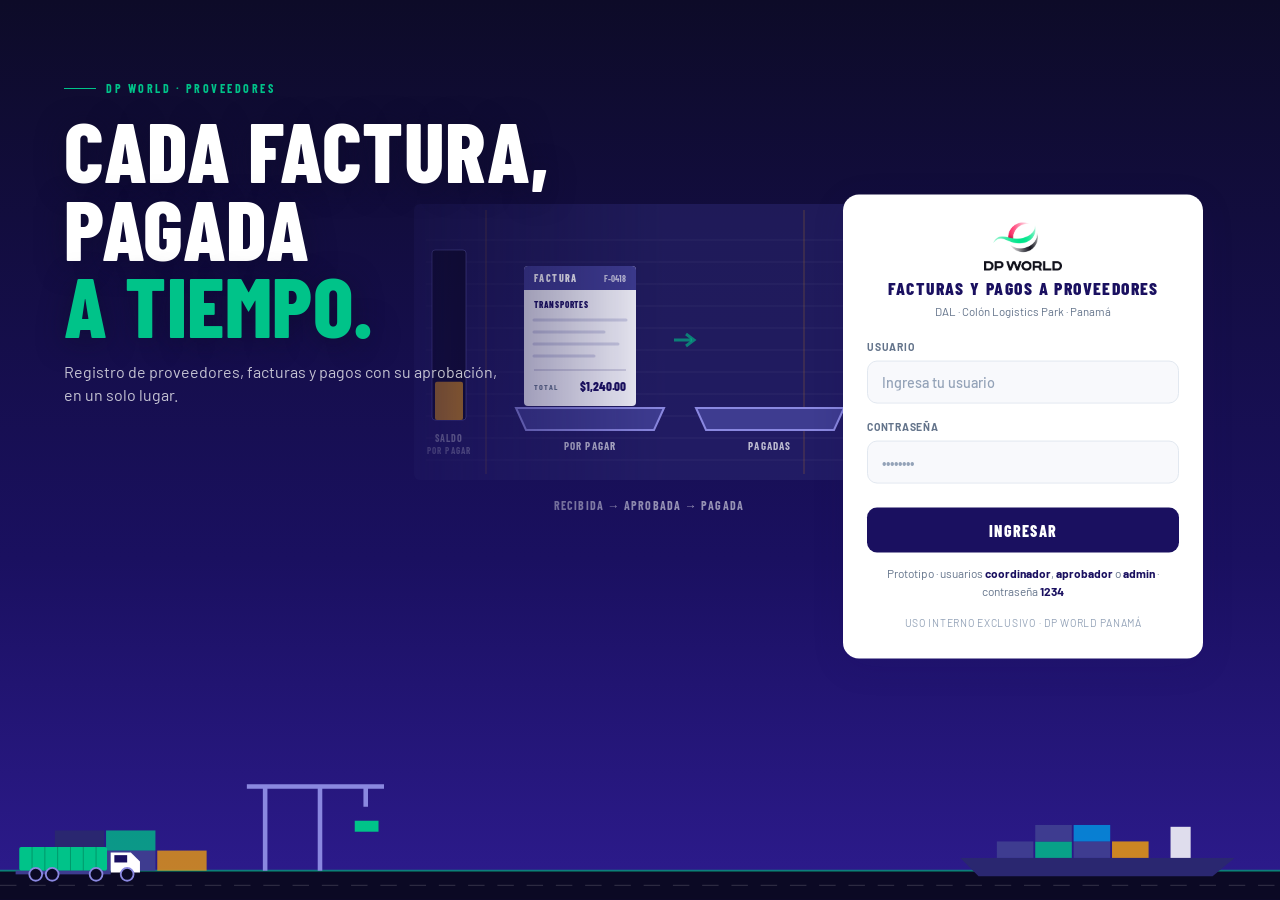
==== commit 2a9ddefe: "Proveedores: adjuntar el archivo de la factura Al registrar una factura se adjunta el PDF o la foto " ====
--- a/proveedores/index.html
+++ b/proveedores/index.html
@@ -57,6 +57,10 @@
 .filtros{display:flex;gap:8px;flex-wrap:wrap;margin-bottom:12px}
 .in,.sel,textarea.in{height:38px;padding:0 12px;border:1px solid var(--b2);border-radius:9px;background:var(--card);color:var(--t);min-width:0}
 textarea.in{height:auto;padding:10px 12px;resize:vertical}
+.in[type=file]{height:auto;padding:8px 10px;cursor:pointer}
+.adj{display:flex;align-items:center;gap:10px;padding:9px 12px;border:1px solid var(--b);border-radius:9px;background:var(--card2);font-size:14px}
+.adj .nom{flex:1;min-width:0;overflow:hidden;text-overflow:ellipsis;white-space:nowrap;font-weight:600}
+.adj .mut{white-space:nowrap}
 .in:focus,.sel:focus{outline:2px solid rgba(0,195,137,.6);outline-offset:0}
 .filtros .in{flex:1 1 220px}
 .tw{overflow-x:auto;border:1px solid var(--b);border-radius:12px;background:var(--card)}
@@ -200,8 +204,24 @@
   async borrar(tabla,id){S.db[tabla]=S.db[tabla].filter(x=>x.id!==id);this._persistir();},
   async parametros(p){S.db.parametros=Object.assign(S.db.parametros||{},p);this._persistir();},
   async restaurar(){S.db=demo();this._persistir();},
-  _persistir(){try{localStorage.setItem(KEY,JSON.stringify(S.db));}catch(e){toast('No se pudo guardar en este navegador.',true);}}
+  _persistir(){try{localStorage.setItem(KEY,JSON.stringify(S.db));}catch(e){toast('No se pudo guardar en este navegador.',true);}},
+  /* archivos adjuntos: en el prototipo van a IndexedDB (aguanta PDF y fotos); con Supabase, a Storage */
+  _idb:null,
+  _base(){return this._idb||(this._idb=new Promise((ok,mal)=>{const r=indexedDB.open('dpw_proveedores_archivos',1);r.onupgradeneeded=()=>r.result.createObjectStore('archivos');r.onsuccess=()=>ok(r.result);r.onerror=()=>mal(r.error);}));},
+  async _tx(modo,fn){const db=await this._base();return new Promise((ok,mal)=>{const t=db.transaction('archivos',modo),r=fn(t.objectStore('archivos'));t.oncomplete=()=>ok(r&&r.result);t.onerror=()=>mal(t.error);});},
+  async subirArchivo(file){const id=uid('a');await this._tx('readwrite',s=>s.put(file,id));return {id,nombre:file.name,tipo:file.type,tam:file.size,subido:ahora(),por:quien()};},
+  async leerArchivo(id){return this._tx('readonly',s=>s.get(id));},
+  async borrarArchivo(id){return this._tx('readwrite',s=>s.delete(id));}
 };
+const ADJ_TIPOS=['application/pdf','image/jpeg','image/png'],ADJ_MAX=10*1024*1024;
+const tamano=n=>n>=1048576?(n/1048576).toFixed(1)+' MB':Math.max(1,Math.round(n/1024))+' KB';
+function revisarArchivos(files){
+  for(const f of files){
+    if(!ADJ_TIPOS.includes(f.type)&&!/\.(pdf|jpe?g|png)$/i.test(f.name))return 'Solo se aceptan PDF, JPG o PNG ('+f.name+').';
+    if(f.size>ADJ_MAX)return f.name+' pesa '+tamano(f.size)+'; el máximo es 10 MB.';
+  }
+  return '';
+}
 
 /* ── utilidades ── */
 const $=id=>document.getElementById(id);
@@ -487,7 +507,7 @@
     .sort((a,b)=>a.f.vence.localeCompare(b.f.vence));
   const tot=l.reduce((s,x)=>s+(x.f.estado==='rechazada'?0:x.c.saldo),0);
   $('lista').innerHTML=l.length?'<div class="tw"><table><thead><tr><th>Factura</th><th>Proveedor</th><th class="hide-sm">Emisión</th><th>Vence</th><th class="num hide-sm">Total</th><th class="num">Saldo</th><th>Estado</th></tr></thead><tbody>'+
-    l.map(({f,c})=>'<tr class="clic" data-act="verFac" data-id="'+f.id+'"><td><div class="b">'+esc(f.numero)+'</div><div class="mut">'+esc(f.oc||'')+'</div></td><td>'+esc(prov(f.provId).nombre)+'</td><td class="hide-sm">'+fecha(f.fecha)+'</td><td>'+fecha(f.vence)+(c.vencida?'<div style="color:var(--err);font-size:12px;font-weight:700">Vencida hace '+c.dias+' d</div>':c.saldo>0.004&&f.estado!=='rechazada'&&c.dias>=-7?'<div style="color:var(--warn);font-size:12px;font-weight:700">'+(c.dias===0?'Vence hoy':'En '+(-c.dias)+' d')+'</div>':'')+'</td><td class="num hide-sm">'+money(f.total)+'</td><td class="num b">'+(f.estado==='rechazada'?'<span class="mut">—</span>':money(c.saldo))+'</td><td>'+chip(c.est,ESTADO_FAC)+'</td></tr>').join('')+
+    l.map(({f,c})=>'<tr class="clic" data-act="verFac" data-id="'+f.id+'"><td><div class="b">'+esc(f.numero)+'</div><div class="mut">'+esc(f.oc||'')+'</div>'+((f.adjuntos||[]).length||f.estado!=='recibida'?'':'<div style="color:var(--warn);font-size:12px;font-weight:700">Sin archivo</div>')+'</td><td>'+esc(prov(f.provId).nombre)+'</td><td class="hide-sm">'+fecha(f.fecha)+'</td><td>'+fecha(f.vence)+(c.vencida?'<div style="color:var(--err);font-size:12px;font-weight:700">Vencida hace '+c.dias+' d</div>':c.saldo>0.004&&f.estado!=='rechazada'&&c.dias>=-7?'<div style="color:var(--warn);font-size:12px;font-weight:700">'+(c.dias===0?'Vence hoy':'En '+(-c.dias)+' d')+'</div>':'')+'</td><td class="num hide-sm">'+money(f.total)+'</td><td class="num b">'+(f.estado==='rechazada'?'<span class="mut">—</span>':money(c.saldo))+'</td><td>'+chip(c.est,ESTADO_FAC)+'</td></tr>').join('')+
     '</tbody></table></div><div class="tot"><span class="mut">'+l.length+' facturas</span><span>Saldo <b>'+money(tot)+'</b></span></div>':'<div class="card vacio">No hay facturas con ese filtro.</div>';
 }
 function formFac(f){
@@ -506,6 +526,7 @@
     '<label class="f"><span>ITBMS</span><select class="sel" id="fIt"><option value="1"'+(conIt?' selected':'')+'>Con ITBMS '+it+' %</option><option value="0"'+(conIt?'':' selected')+'>Exenta</option></select></label>'+
     '<label class="f full"><span>Concepto</span><input class="in" id="fCon" value="'+esc(f.concepto||'')+'" placeholder="Servicio o material facturado"></label>'+
     '<label class="f full"><span>Cliente o file al que se carga el costo (opcional)</span><input class="in" id="fFile" value="'+esc(f.file||'')+'" placeholder="Cliente · FILE-0000"></label>'+
+    (f.id?'':'<label class="f full"><span>Archivo de la factura · PDF, JPG o PNG, máximo 10 MB</span><input class="in" type="file" id="fArch" multiple accept=".pdf,.jpg,.jpeg,.png,application/pdf,image/jpeg,image/png"></label>')+
   '</div><div class="tot"><span class="mut" id="fCalc"></span></div><div class="aviso err" id="fCred" hidden></div><div class="err-msg" id="mErr"></div>';
 }
 function enlazarFac(f){
@@ -533,7 +554,11 @@
 function nuevaFac(){
   modal('Registrar factura',formFac(),[{t:'Cancelar',on:cerrarModal},{t:'Registrar',cls:'pri',on:async()=>{
     const d=leerFac();if(!d)return;
-    const f=Object.assign({id:uid('f'),recibida:hoy(),estado:'recibida',check:{oc:false,servicio:false,fiscal:false},motivo:'',creadoPor:S.user.u,log:[{t:ahora(),u:quien(),a:'Registró la factura'}]},d);
+    const files=[...$('fArch').files];
+    if(!files.length)return $('mErr').textContent='Adjunta el archivo de la factura (PDF o foto).';
+    const malo=revisarArchivos(files);if(malo)return $('mErr').textContent=malo;
+    let adjuntos;try{adjuntos=await Promise.all(files.map(x=>api.subirArchivo(x)));}catch(e){return $('mErr').textContent='No se pudo guardar el archivo en este navegador.';}
+    const f=Object.assign({id:uid('f'),recibida:hoy(),estado:'recibida',check:{oc:false,servicio:false,fiscal:false},motivo:'',creadoPor:S.user.u,adjuntos,log:[{t:ahora(),u:quien(),a:'Registró la factura · '+adjuntos.map(a=>a.nombre).join(', ')}]},d);
     await api.guardar('facturas',f);cerrarModal();toast('Factura registrada. Sigue validarla contra la orden de compra.');pintar();
   }}]);
   enlazarFac();
@@ -545,6 +570,7 @@
     acc.unshift({t:'Editar',on:()=>editarFac(id)});
     acc.unshift({t:'Marcar validada',cls:'pri',on:async()=>{
       const ch={};CHECK.forEach(([k])=>ch[k]=$('ck_'+k).checked);
+      if(!(f.adjuntos||[]).length)return toast('Para validar, adjunta primero el archivo de la factura.',true);
       if(!CHECK.every(([k])=>ch[k]))return toast('Para validar, confirma los tres puntos de revisión.',true);
       f.check=ch;f.estado='validada';f.log.push({t:ahora(),u:quien(),a:'Validó la factura contra la orden de compra'});await api.guardar('facturas',f);toast('Factura validada. Pasa a aprobación.');pintar();verFac(id);}});
   }
@@ -561,10 +587,47 @@
     (f.estado==='rechazada'?'<div class="aviso err"><b>Rechazada:</b> '+esc(f.motivo)+'</div>':'')+
     '<div style="margin-bottom:14px">'+chip(c.est,ESTADO_FAC)+' <span class="mut">'+esc(p.nombre)+'</span></div>'+
     '<div class="kv">'+[['Orden de compra',f.oc],['Emisión',fecha(f.fecha)],['Vence',fecha(f.vence)],['Subtotal',money(f.subtotal)],['ITBMS',money(f.itbms)],['Total',money(f.total)],['Pagado',money(c.pagado)],['En solicitud de pago',money(c.comprometido)],['Saldo',money(c.saldo)],['Concepto',f.concepto],['Cliente o file',f.file],['Recibida',fecha(f.recibida)]].map(([k,v])=>'<div><span>'+k+'</span><b>'+esc(v||'—')+'</b></div>').join('')+'</div>'+
+    seccionArchivos(f)+
     '<h2 style="font:800 14px var(--fd);letter-spacing:1px;text-transform:uppercase;color:var(--ind-t);margin:0 0 8px">Revisión antes de aprobar</h2>'+
     '<div class="grid" style="gap:6px;margin-bottom:14px">'+CHECK.map(([k,l])=>'<label class="chk"><input type="checkbox" id="ck_'+k+'"'+(f.check&&f.check[k]?' checked':'')+(f.estado==='recibida'&&PUEDE.registrar()?'':' disabled')+'><span>'+l+'</span></label>').join('')+'</div>'+
     (pagos.length?'<h2 style="font:800 14px var(--fd);letter-spacing:1px;text-transform:uppercase;color:var(--ind-t);margin:0 0 8px">Pagos</h2><div class="tw" style="margin-bottom:14px"><table><tbody>'+pagos.map(g=>'<tr class="clic" data-act="verPago" data-id="'+g.id+'"><td class="b">'+esc(g.numero)+'</td><td>'+fecha(g.ejecutado||g.fecha)+'</td><td class="num">'+money(g.items.find(i=>i.facId===id).monto)+'</td><td>'+chip(g.estado,ESTADO_PAGO)+'</td></tr>').join('')+'</tbody></table></div>':'')+
     '<h2 style="font:800 14px var(--fd);letter-spacing:1px;text-transform:uppercase;color:var(--ind-t);margin:0 0 8px">Historial</h2>'+hist(f.log),acc);
+  const inp=$('fAdj');if(inp)inp.onchange=async()=>{
+    const files=[...inp.files];if(!files.length)return;
+    const malo=revisarArchivos(files);if(malo)return toast(malo,true);
+    try{const nuevos=await Promise.all(files.map(x=>api.subirArchivo(x)));f.adjuntos=(f.adjuntos||[]).concat(nuevos);f.log.push({t:ahora(),u:quien(),a:'Adjuntó '+nuevos.map(a=>a.nombre).join(', ')});await api.guardar('facturas',f);toast('Archivo adjuntado.');pintar();verFac(id);}
+    catch(e){toast('No se pudo guardar el archivo en este navegador.',true);}
+  };
+}
+/* archivos de la factura: se agregan mientras no esté pagada ni rechazada; se quitan solo antes de validarla */
+function seccionArchivos(f){
+  const adj=f.adjuntos||[],c=calc(f);
+  const agregar=PUEDE.registrar()&&f.estado!=='rechazada'&&c.est!=='pagada',quitar=PUEDE.registrar()&&f.estado==='recibida';
+  return '<h2 style="font:800 14px var(--fd);letter-spacing:1px;text-transform:uppercase;color:var(--ind-t);margin:0 0 8px">Archivo de la factura</h2>'+
+    (adj.length?'<div class="grid" style="gap:6px;margin-bottom:8px">'+adj.map(a=>'<div class="adj"><span class="nom" title="'+esc(a.nombre)+'">'+esc(a.nombre)+'</span><span class="mut hide-sm">'+tamano(a.tam)+' · '+esc(a.por||'')+'</span>'+
+      '<button class="btn sm" data-act="verArchivo" data-id="'+f.id+'" data-a="'+a.id+'">Ver</button>'+(quitar?'<button class="btn sm mal" data-act="quitarArchivo" data-id="'+f.id+'" data-a="'+a.id+'">Quitar</button>':'')+'</div>').join('')+'</div>'
+      :'<div class="aviso warn" style="margin-bottom:8px"><b>Sin archivo.</b> Adjunta el PDF o la foto de la factura antes de validarla.</div>')+
+    (agregar?'<label class="btn sm" style="margin-bottom:14px">Adjuntar archivo<input type="file" id="fAdj" hidden multiple accept=".pdf,.jpg,.jpeg,.png,application/pdf,image/jpeg,image/png"></label>':'<div style="margin-bottom:14px"></div>');
+}
+/* el archivo se muestra dentro de la app (sin ventanas nuevas, que el iPhone y la app instalada bloquean) */
+let _urlArchivo=null;
+async function verArchivo(fid,el){
+  const f=fac(fid),a=(f.adjuntos||[]).find(x=>x.id===el.dataset.a);if(!a)return;
+  let blob;try{blob=await api.leerArchivo(a.id);}catch(e){}
+  if(!blob)return toast('El archivo no está en este navegador. En el prototipo los archivos quedan solo en el equipo donde se subieron.',true);
+  if(_urlArchivo)URL.revokeObjectURL(_urlArchivo);
+  const url=_urlArchivo=URL.createObjectURL(blob),pdf=/pdf/i.test(blob.type||a.tipo)||/\.pdf$/i.test(a.nombre);
+  modal(a.nombre,
+    (pdf?'<iframe src="'+url+'" title="'+esc(a.nombre)+'" style="width:100%;height:70vh;border:1px solid var(--b);border-radius:10px;background:#fff"></iframe>'
+        :'<img src="'+url+'" alt="'+esc(a.nombre)+'" style="display:block;max-width:100%;max-height:70vh;margin:0 auto;border-radius:10px">')+
+    '<p class="mut" style="margin:10px 0 0">'+tamano(a.tam)+' · subido por '+esc(a.por||'—')+' el '+esc((a.subido||'').slice(0,10).split('-').reverse().join('/'))+'</p>',
+    [{t:'Volver a la factura',on:()=>verFac(fid)},{t:'Descargar',cls:'pri',on:()=>{const l=document.createElement('a');l.href=url;l.download=a.nombre;document.body.appendChild(l);l.click();l.remove();}}]);
+}
+async function quitarArchivo(fid,el){
+  const f=fac(fid),a=(f.adjuntos||[]).find(x=>x.id===el.dataset.a);if(!a)return;
+  f.adjuntos=f.adjuntos.filter(x=>x!==a);f.log.push({t:ahora(),u:quien(),a:'Quitó el archivo '+a.nombre});
+  await api.guardar('facturas',f);try{await api.borrarArchivo(a.id);}catch(e){}
+  toast('Archivo quitado.');pintar();verFac(fid);
 }
 function editarFac(id){
   const f=fac(id);
@@ -741,7 +804,7 @@
   salir,cerrarModal,
   fondoModal:(id,el,e)=>{if(e.target===el)cerrarModal();},
   nuevoProv,nuevaFac,nuevoPago:()=>nuevoPago(),
-  verProv,verFac,verPago,
+  verProv,verFac,verPago,verArchivo,quitarArchivo,
   verCuenta:id=>{cerrarModal();S.f.ec=id;ir('cuenta');},
   irFiltro:(id,el)=>{S.f[el.dataset.k]=el.dataset.val;ir(el.dataset.v);},
   csv,imprimir:()=>window.print(),
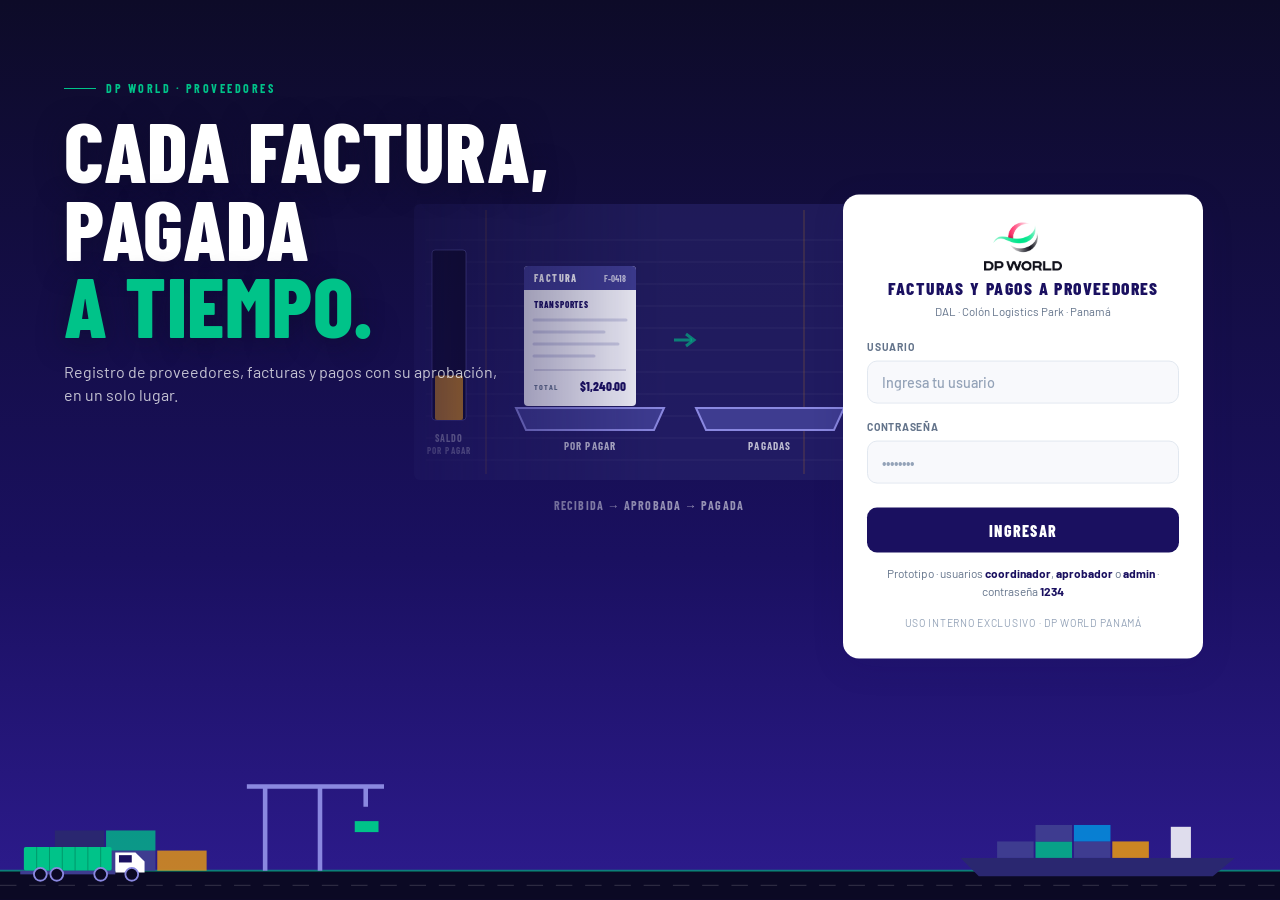
==== commit 3d67bfab: "Proveedores: bitácora de acciones Nueva sección Bitácora en el menú: junta el historial de proveedor" ====
--- a/proveedores/index.html
+++ b/proveedores/index.html
@@ -74,6 +74,7 @@
 .b{font-weight:700}
 .vacio{padding:28px;text-align:center;color:var(--t2)}
 @media (max-width:640px){.hide-sm{display:none}}
+.show-sm{display:none}@media (max-width:640px){.show-sm{display:block}}
 .chip{display:inline-block;padding:3px 9px;border-radius:20px;font:700 11px var(--fd);letter-spacing:.8px;text-transform:uppercase;white-space:nowrap;background:var(--neu-bg);color:var(--t2)}
 .chip.ok{background:var(--ok-bg);color:var(--ok)}.chip.warn{background:var(--warn-bg);color:var(--warn)}.chip.err{background:var(--err-bg);color:var(--err)}.chip.info{background:var(--info-bg);color:var(--info)}.chip.ind{background:rgba(62,60,144,.14);color:var(--ind-t)}
 .aviso{padding:11px 14px;border-radius:10px;font-size:13.5px;margin-bottom:12px;border:1px solid}
@@ -194,6 +195,7 @@
   async cargar(){
     let d=null;try{d=JSON.parse(localStorage.getItem(KEY));}catch(e){}
     if(!d||!d.proveedores){d=demo();localStorage.setItem(KEY,JSON.stringify(d));}
+    d.bitacora=d.bitacora||[];
     return d;
   },
   async guardar(tabla,fila){
@@ -204,6 +206,8 @@
   async borrar(tabla,id){S.db[tabla]=S.db[tabla].filter(x=>x.id!==id);this._persistir();},
   async parametros(p){S.db.parametros=Object.assign(S.db.parametros||{},p);this._persistir();},
   async restaurar(){S.db=demo();this._persistir();},
+  /* acciones que no pertenecen a un proveedor, factura o pago (usuarios, parámetros) */
+  async registrar(accion,doc){S.db.bitacora.push({t:ahora(),u:quien(),us:S.user?S.user.u:'',a:accion,doc:doc||''});this._persistir();},
   _persistir(){try{localStorage.setItem(KEY,JSON.stringify(S.db));}catch(e){toast('No se pudo guardar en este navegador.',true);}},
   /* archivos adjuntos: en el prototipo van a IndexedDB (aguanta PDF y fotos); con Supabase, a Storage */
   _idb:null,
@@ -253,7 +257,9 @@
   ];
   const F=(id,prov,num,fe,sub,estado,extra)=>{const p=proveedores.find(x=>x.id===prov);const it=r2(sub*.07);
     return Object.assign({id,provId:prov,numero:num,fecha:d(fe),recibida:d(fe+1),vence:sumar(d(fe),p.plazo),subtotal:sub,itbms:it,total:r2(sub+it),oc:'OC-'+(2400+Math.floor(Math.random()*500)),file:'',concepto:'',estado,
-      check:{oc:estado!=='recibida',servicio:estado!=='recibida',fiscal:estado!=='recibida'},motivo:'',creadoPor:'coordinador',log:[{t:d(fe+1)+' 08:40',u:'Coordinador',a:'Registró la factura'}]},extra||{});};
+      check:{oc:estado!=='recibida',servicio:estado!=='recibida',fiscal:estado!=='recibida'},motivo:'',creadoPor:'coordinador',log:[{t:d(fe+1)+' 08:40',u:'Coordinador Administrativo',a:'Registró la factura'}]
+      .concat(estado!=='recibida'?[{t:d(fe+2)+' 10:15',u:'Coordinador Administrativo',a:'Validó la factura contra la orden de compra'}]:[])
+      .concat(estado==='aprobada'?[{t:d(fe+3)+' 15:30',u:'Aprobador de Pagos',a:'Aprobó la factura para pago'}]:[])},extra||{});};
   const facturas=[
     F('f1','p1','A-0418',-75,4200,'aprobada',{concepto:'Acarreo de contenedores BLB → DAL, semana 31',file:'CERNAC · FILE-2291'}),
     F('f2','p1','A-0433',-41,3850,'aprobada',{concepto:'Acarreo de contenedores, semana 36',file:'CERNAC · FILE-2340'}),
@@ -281,11 +287,17 @@
     {id:'u2',u:'aprobador',nombre:'Aprobador de Pagos',rol:'aprobador',pass:'1234',activo:true},
     {id:'u3',u:'admin',nombre:'Administrador',rol:'admin',pass:'1234',activo:true}
   ];
-  return {proveedores,facturas,pagos,usuarios,parametros:{itbms:7}};
+  /* el pago ya ejecutado también queda en el historial de su factura */
+  facturas[11].log.push({t:d(-60)+' 11:00',u:'Coordinador Administrativo',a:'Incluida en la solicitud de pago PG-0001'},{t:d(-58)+' 14:00',u:'Coordinador Administrativo',a:'Pagada con PG-0001 · ACH-558120 · '+money(facturas[11].total)});
+  facturas[7].log.push({t:d(-3)+' 10:00',u:'Coordinador Administrativo',a:'Incluida en la solicitud de pago PG-0002'});
+  facturas[0].log.push({t:d(-2)+' 09:00',u:'Coordinador Administrativo',a:'Incluida en la solicitud de pago PG-0003 por '+money(2000)});
+  pagos.forEach(g=>g.log.forEach(l=>{l.u=l.u==='Coordinador'?'Coordinador Administrativo':l.u==='Aprobador'?'Aprobador de Pagos':l.u;}));
+  proveedores.forEach(pv=>pv.log.forEach(l=>{if(l.u==='Coordinador')l.u='Coordinador Administrativo';}));
+  return {proveedores,facturas,pagos,usuarios,parametros:{itbms:7},bitacora:[]};
 }
 
 /* ── estado ── */
-const S={db:null,user:null,vista:'resumen',f:{pq:'',pe:'',fq:'',fe:'',fp:'',ge:'',ec:''}};
+const S={db:null,user:null,vista:'resumen',f:{pq:'',pe:'',fq:'',fe:'',fp:'',ge:'',ec:'',bq:'',bt:'',bu:'',bd:'',bh:''},bVer:100};
 const ROLES={coordinador:'Coordinador',aprobador:'Aprobador',admin:'Administrador'};
 const rol=()=>S.user&&S.user.rol;
 const quien=()=>S.user?S.user.nombre:'';
@@ -338,7 +350,7 @@
 }
 
 /* ════════ navegación ════════ */
-const VISTAS={resumen:vResumen,proveedores:vProveedores,facturas:vFacturas,pagos:vPagos,cuenta:vCuenta,config:vConfig};
+const VISTAS={resumen:vResumen,proveedores:vProveedores,facturas:vFacturas,pagos:vPagos,cuenta:vCuenta,bitacora:vBitacora,config:vConfig};
 function ir(v){S.vista=v;pintar();window.scrollTo(0,0);}
 function pintar(){
   if(!S.user)return;
@@ -349,6 +361,7 @@
     {id:'facturas',label:'Facturas',badge:(p.facValidar+p.facAprobar)||0,on:()=>ir('facturas')},
     {id:'pagos',label:'Pagos',badge:(p.pagAutorizar+p.pagEjecutar)||0,on:()=>ir('pagos')},
     {id:'cuenta',label:'Estado de cuenta',on:()=>ir('cuenta')},
+    {id:'bitacora',label:'Bitácora',hint:'quién hizo qué',on:()=>{S.bVer=100;ir('bitacora');}},
     {id:'config',label:'Configuración',group:'Administración',hidden:!PUEDE.admin(),on:()=>ir('config')}
   ],S.vista);
   if(!VISTAS[S.vista]||(S.vista==='config'&&!PUEDE.admin()))S.vista='resumen';
@@ -357,6 +370,7 @@
   if(S.vista==='facturas')listaFac();
   if(S.vista==='pagos')listaPagos();
   if(S.vista==='cuenta')cuentaDetalle();
+  if(S.vista==='bitacora')listaBitacora();
 }
 
 /* ════════ RESUMEN ════════ */
@@ -676,7 +690,9 @@
       if(!items.length)return $('mErr').textContent='Marca al menos una factura.';
       const n=S.db.pagos.reduce((m,g)=>Math.max(m,+g.numero.slice(3)||0),0)+1;
       const g={id:uid('g'),numero:'PG-'+String(n).padStart(4,'0'),provId:$('gProv').value,fecha:$('gFecha').value||hoy(),metodo:$('gMet').value,referencia:'',items,total:r2(items.reduce((s,i)=>s+i.monto,0)),estado:'solicitado',creadoPor:S.user.u,autorizadoPor:'',ejecutado:'',log:[{t:ahora(),u:quien(),a:'Solicitó el pago'}]};
-      await api.guardar('pagos',g);cerrarModal();toast('Pago '+g.numero+' enviado a autorización.');pintar();
+      await api.guardar('pagos',g);
+      for(const it of items){const f=fac(it.facId);f.log.push({t:ahora(),u:quien(),a:'Incluida en la solicitud de pago '+g.numero+' por '+money(it.monto)});await api.guardar('facturas',f);}
+      cerrarModal();toast('Pago '+g.numero+' enviado a autorización.');pintar();
     }}]);
   $('gProv').onchange=pinta;
   $('gFacs').addEventListener('input',suma);$('gFacs').addEventListener('change',suma);
@@ -686,10 +702,10 @@
   const g=S.db.pagos.find(x=>x.id===id),p=prov(g.provId),acc=[{t:'Cerrar',on:cerrarModal}];
   if(g.estado==='solicitado'&&PUEDE.aprobar()){
     if(mismo(g))acc.unshift({t:'Autorizar',cls:'ok',dis:true,title:'Lo solicitaste tú: lo autoriza otra persona'});
-    else{acc.unshift({t:'Autorizar',cls:'ok',on:async()=>{g.estado='autorizado';g.autorizadoPor=S.user.u;g.log.push({t:ahora(),u:quien(),a:'Autorizó el pago'});await api.guardar('pagos',g);toast('Pago autorizado.');pintar();verPago(id);}});
-      acc.unshift({t:'Rechazar',cls:'mal',on:()=>pedirMotivo('Rechazar pago '+g.numero,async m=>{g.estado='rechazado';g.log.push({t:ahora(),u:quien(),a:'Rechazó el pago: '+m});await api.guardar('pagos',g);toast('Pago rechazado. Las facturas vuelven a quedar libres.');pintar();verPago(id);})});}
+    else{acc.unshift({t:'Autorizar',cls:'ok',on:async()=>{g.estado='autorizado';g.autorizadoPor=S.user.u;g.log.push({t:ahora(),u:quien(),a:'Autorizó el pago'});await api.guardar('pagos',g);await notaFacturas(g,'Pago '+g.numero+' autorizado');toast('Pago autorizado.');pintar();verPago(id);}});
+      acc.unshift({t:'Rechazar',cls:'mal',on:()=>pedirMotivo('Rechazar pago '+g.numero,async m=>{g.estado='rechazado';g.log.push({t:ahora(),u:quien(),a:'Rechazó el pago: '+m});await api.guardar('pagos',g);await notaFacturas(g,'Pago '+g.numero+' rechazado: '+m);toast('Pago rechazado. Las facturas vuelven a quedar libres.');pintar();verPago(id);})});}
   }
-  if(g.estado==='solicitado'&&mismo(g))acc.unshift({t:'Anular solicitud',cls:'mal',on:async()=>{g.estado='rechazado';g.log.push({t:ahora(),u:quien(),a:'Anuló la solicitud'});await api.guardar('pagos',g);toast('Solicitud anulada.');pintar();verPago(id);}});
+  if(g.estado==='solicitado'&&mismo(g))acc.unshift({t:'Anular solicitud',cls:'mal',on:async()=>{g.estado='rechazado';g.log.push({t:ahora(),u:quien(),a:'Anuló la solicitud'});await api.guardar('pagos',g);await notaFacturas(g,'Solicitud de pago '+g.numero+' anulada');toast('Solicitud anulada.');pintar();verPago(id);}});
   if(g.estado==='autorizado'&&PUEDE.registrar())acc.unshift({t:'Registrar ejecución',cls:'pri',on:()=>ejecutarPago(g)});
   modal('Pago '+g.numero,
     (p.estado!=='aprobado'&&g.estado!=='pagado'?'<div class="aviso warn"><b>El proveedor no está aprobado</b> ('+ESTADO_PROV[p.estado][0].toLowerCase()+'). Revisa antes de ejecutar el pago.</div>':'')+
@@ -699,6 +715,7 @@
       g.items.map(i=>{const f=fac(i.facId);return '<tr class="clic" data-act="verFac" data-id="'+f.id+'"><td class="b">'+esc(f.numero)+'</td><td>'+fecha(f.vence)+'</td><td class="num">'+money(f.total)+'</td><td class="num b">'+money(i.monto)+'</td></tr>';}).join('')+'</tbody></table></div>'+
     '<h2 style="font:800 14px var(--fd);letter-spacing:1px;text-transform:uppercase;color:var(--ind-t);margin:0 0 8px">Historial</h2>'+hist(g.log),acc);
 }
+async function notaFacturas(g,accion){for(const it of g.items){const f=fac(it.facId);f.log.push({t:ahora(),u:quien(),a:accion});await api.guardar('facturas',f);}}
 function ejecutarPago(g){
   modal('Registrar ejecución · '+g.numero,
     '<div class="form"><label class="f"><span>Fecha de pago</span><input class="in" type="date" id="eFecha" value="'+hoy()+'"></label>'+
@@ -707,7 +724,8 @@
     [{t:'Cancelar',on:()=>verPago(g.id)},{t:'Registrar pago',cls:'ok',on:async()=>{
       const ref=$('eRef').value.trim();if(ref.length<3)return $('mErr').textContent='Escribe la referencia bancaria o el número de cheque.';
       g.estado='pagado';g.referencia=ref;g.ejecutado=$('eFecha').value||hoy();g.log.push({t:ahora(),u:quien(),a:'Registró la ejecución · '+ref});
-      await api.guardar('pagos',g);toast('Pago registrado.');pintar();verPago(g.id);
+      await api.guardar('pagos',g);
+      for(const it of g.items){const f=fac(it.facId);f.log.push({t:ahora(),u:quien(),a:'Pagada con '+g.numero+' · '+ref+' · '+money(it.monto)});await api.guardar('facturas',f);}toast('Pago registrado.');pintar();verPago(g.id);
     }}]);
 }
 
@@ -748,6 +766,49 @@
   movimientos(p.id).forEach(x=>rows.push([fecha(x.fecha),x.doc,x.det,x.vence?fecha(x.vence):'',x.cargo.toFixed(2),x.abono.toFixed(2),x.saldo.toFixed(2)]));
   const b=new Blob(['﻿'+rows.map(r=>r.map(q).join(',')).join('\r\n')],{type:'text/csv;charset=utf-8'});
   const a=document.createElement('a');a.href=URL.createObjectURL(b);a.download='estado-cuenta-'+p.codigo+'-'+hoy()+'.csv';a.click();setTimeout(()=>URL.revokeObjectURL(a.href),2000);
+}
+
+/* ════════ BITÁCORA ════════
+   Junta el historial de cada proveedor, factura y pago, más las acciones de configuración.
+   Las entradas no se editan ni se borran desde la app. */
+function bitacora(){
+  const e=[];
+  S.db.proveedores.forEach(p=>(p.log||[]).forEach(l=>e.push({t:l.t,u:l.u,a:l.a,tipo:'Proveedor',doc:p.codigo,prov:p.nombre,act:'verProv',id:p.id,txt:p.ruc})));
+  S.db.facturas.forEach(f=>{const p=prov(f.provId);(f.log||[]).forEach(l=>e.push({t:l.t,u:l.u,a:l.a,tipo:'Factura',doc:'Factura '+f.numero,prov:p?p.nombre:'',act:'verFac',id:f.id,txt:f.oc}));});
+  S.db.pagos.forEach(g=>{const p=prov(g.provId),nums=g.items.map(i=>{const f=fac(i.facId);return f?f.numero:'';}).join(' ');(g.log||[]).forEach(l=>e.push({t:l.t,u:l.u,a:l.a,tipo:'Pago',doc:'Pago '+g.numero,prov:p?p.nombre:'',act:'verPago',id:g.id,txt:nums+' '+g.referencia}));});
+  (S.db.bitacora||[]).forEach(l=>e.push({t:l.t,u:l.u,a:l.a,tipo:'Configuración',doc:l.doc,prov:'',act:'',id:'',txt:''}));
+  return e.sort((a,b)=>b.t.localeCompare(a.t));
+}
+function filtrarBitacora(){
+  const q=S.f.bq.toLowerCase(),F=S.f;
+  return bitacora().filter(x=>(!F.bt||x.tipo===F.bt)&&(!F.bu||x.u===F.bu)&&(!F.bd||x.t.slice(0,10)>=F.bd)&&(!F.bh||x.t.slice(0,10)<=F.bh)&&
+    (!q||(x.a+' '+x.doc+' '+x.prov+' '+x.u+' '+x.txt).toLowerCase().includes(q)));
+}
+function vBitacora(){
+  const usuarios=[...new Set(bitacora().map(x=>x.u))].sort();
+  return '<div class="vhead"><div><h1 class="vtitle">Bitácora</h1><p class="vsub">Cada acción con quién la hizo y cuándo: registros, archivos, validaciones, aprobaciones, pagos y cambios de configuración.</p></div>'+
+    '<div class="noprint" style="display:flex;gap:8px"><button class="btn" data-act="csvBitacora">Exportar CSV</button><button class="btn" data-act="imprimir">Imprimir</button></div></div>'+
+    '<div class="filtros"><input class="in" placeholder="Buscar por factura, pago, proveedor, acción o referencia" data-f="bq" value="'+esc(S.f.bq)+'">'+
+    '<select class="sel" data-f="bt"><option value="">Todo</option>'+['Proveedor','Factura','Pago','Configuración'].map(t=>'<option'+(S.f.bt===t?' selected':'')+'>'+t+'</option>').join('')+'</select>'+
+    '<select class="sel" data-f="bu"><option value="">Todos los usuarios</option>'+usuarios.map(u=>'<option'+(S.f.bu===u?' selected':'')+'>'+esc(u)+'</option>').join('')+'</select>'+
+    '<label class="f" style="flex:0 1 160px"><span>Desde</span><input class="in" type="date" data-f="bd" value="'+esc(S.f.bd)+'"></label>'+
+    '<label class="f" style="flex:0 1 160px"><span>Hasta</span><input class="in" type="date" data-f="bh" value="'+esc(S.f.bh)+'"></label></div>'+
+    '<div id="lista"></div>';
+}
+const TIPO_CHIP={Proveedor:'ind',Factura:'info',Pago:'ok','Configuración':''};
+function listaBitacora(){
+  const l=filtrarBitacora(),ver=l.slice(0,S.bVer);
+  $('lista').innerHTML=l.length?'<div class="tw"><table><thead><tr><th>Fecha y hora</th><th>Usuario</th><th>Acción</th><th class="hide-sm">Documento</th><th class="hide-sm">Proveedor</th></tr></thead><tbody>'+
+    ver.map(x=>'<tr'+(x.act?' class="clic" data-act="'+x.act+'" data-id="'+x.id+'"':'')+'><td style="white-space:nowrap">'+esc(x.t.slice(0,10).split('-').reverse().join('/'))+' <span class="mut">'+esc(x.t.slice(11))+'</span></td><td class="b">'+esc(x.u)+'</td>'+
+      '<td>'+esc(x.a)+'<div class="mut show-sm">'+esc(x.doc)+(x.prov?' · '+esc(x.prov):'')+'</div></td><td class="hide-sm"><span class="chip '+TIPO_CHIP[x.tipo]+'">'+esc(x.tipo)+'</span> <span class="b">'+esc(x.doc)+'</span></td><td class="hide-sm mut">'+esc(x.prov)+'</td></tr>').join('')+
+    '</tbody></table></div><div class="tot"><span class="mut">'+(l.length>ver.length?'Mostrando '+ver.length+' de ':'')+l.length+(l.length===1?' acción':' acciones')+'</span>'+(l.length>ver.length?'<button class="btn sm" data-act="masBitacora">Mostrar más</button>':'')+'</div>'
+    :'<div class="card vacio">No hay acciones con ese filtro.</div>';
+}
+function csvBitacora(){
+  const q=v=>'"'+String(v==null?'':v).replace(/"/g,'""')+'"';
+  const rows=[['Fecha','Hora','Usuario','Tipo','Documento','Proveedor','Acción']].concat(filtrarBitacora().map(x=>[x.t.slice(0,10).split('-').reverse().join('/'),x.t.slice(11),x.u,x.tipo,x.doc,x.prov,x.a]));
+  const b=new Blob(['\ufeff'+rows.map(r=>r.map(q).join(',')).join('\r\n')],{type:'text/csv;charset=utf-8'});
+  const a=document.createElement('a');a.href=URL.createObjectURL(b);a.download='bitacora-proveedores-'+hoy()+'.csv';a.click();setTimeout(()=>URL.revokeObjectURL(a.href),2000);
 }
 
 /* ════════ CONFIGURACIÓN ════════ */
@@ -778,6 +839,8 @@
       if(!quedanAdmin)return err('Debe quedar al menos un administrador activo.');
       const x=u.id?u:{id:uid('u'),u:us};Object.assign(x,{nombre:n,rol:r,activo:act});if(pw)x.pass=pw;
       await api.guardar('usuarios',x);
+      const cambios='rol '+ROLES[r]+(u.id?' · '+(act?'activo':'de baja')+(pw?' · cambió la contraseña':''):'');
+      await api.registrar((u.id?'Editó el usuario ':'Creó el usuario ')+x.u+' · '+cambios,'Usuario '+x.u);
       if(x.u===S.user.u){S.user=x;if(!x.activo)return salir();sesionUI();}
       cerrarModal();toast('Usuario guardado.');pintar();
     }}]);
@@ -807,11 +870,11 @@
   verProv,verFac,verPago,verArchivo,quitarArchivo,
   verCuenta:id=>{cerrarModal();S.f.ec=id;ir('cuenta');},
   irFiltro:(id,el)=>{S.f[el.dataset.k]=el.dataset.val;ir(el.dataset.v);},
-  csv,imprimir:()=>window.print(),
+  csv,imprimir:()=>window.print(),csvBitacora,masBitacora:()=>{S.bVer+=200;listaBitacora();},
   nuevoUsuario:()=>formUsuario(),
   editarUsuario:id=>formUsuario(S.db.usuarios.find(u=>u.id===id)),
-  guardarParam:async()=>{const v=+$('cIt').value;if(!(v>=0&&v<=100))return toast('Revisa el porcentaje de ITBMS.',true);await api.parametros({itbms:v});toast('Parámetros guardados.');},
-  restaurar:()=>modal('Restaurar datos de ejemplo','<p style="margin:0">Se borra todo lo registrado en este navegador. ¿Continuar?</p>',[{t:'Cancelar',on:cerrarModal},{t:'Restaurar',cls:'mal',on:async()=>{await api.restaurar();S.user=S.db.usuarios.find(u=>u.u===S.user.u)||S.db.usuarios.find(u=>u.rol==='admin');sesionUI();cerrarModal();toast('Datos de ejemplo restaurados.');pintar();}}])
+  guardarParam:async()=>{const v=+$('cIt').value;if(!(v>=0&&v<=100))return toast('Revisa el porcentaje de ITBMS.',true);const antes=S.db.parametros.itbms;if(antes===v)return toast('Sin cambios.');await api.parametros({itbms:v});await api.registrar('Cambió el ITBMS de '+antes+' % a '+v+' %','Parámetros');toast('Parámetros guardados.');},
+  restaurar:()=>modal('Restaurar datos de ejemplo','<p style="margin:0">Se borra todo lo registrado en este navegador. ¿Continuar?</p>',[{t:'Cancelar',on:cerrarModal},{t:'Restaurar',cls:'mal',on:async()=>{await api.restaurar();S.user=S.db.usuarios.find(u=>u.u===S.user.u)||S.db.usuarios.find(u=>u.rol==='admin');sesionUI();await api.registrar('Restauró los datos de ejemplo','Parámetros');cerrarModal();toast('Datos de ejemplo restaurados.');pintar();}}])
 };
 document.addEventListener('click',e=>{
   const mb=e.target.closest('[data-mb]');if(mb){const b=_botones[+mb.dataset.mb];if(b&&b.on&&!b.dis)b.on();return;}
@@ -819,14 +882,14 @@
   const fn=ACT[el.dataset.act];if(fn)fn(el.dataset.id,el,e);
 });
 document.addEventListener('keydown',e=>{if(e.key==='Escape'&&$('modal').innerHTML)cerrarModal();});
-const LISTAS={pq:listaProv,pe:listaProv,fq:listaFac,fe:listaFac,fp:listaFac,ge:listaPagos,ec:cuentaDetalle};
+const LISTAS={pq:listaProv,pe:listaProv,fq:listaFac,fe:listaFac,fp:listaFac,ge:listaPagos,ec:cuentaDetalle,bq:listaBitacora,bt:listaBitacora,bu:listaBitacora,bd:listaBitacora,bh:listaBitacora};
 /* sin redibujar si el valor no cambió: el «change» al salir del buscador borraría la fila que se está tocando */
 ['input','change'].forEach(ev=>document.addEventListener(ev,e=>{const k=e.target.dataset&&e.target.dataset.f;if(!k||S.f[k]===e.target.value)return;S.f[k]=e.target.value;LISTAS[k]();}));
 
 /* ════════ sesión ════════ */
 const login=$('dpwLogin');
 function sesionUI(){$('rolChip').textContent=ROLES[rol()];DPW.quien('Sesión',S.user.nombre+' · '+ROLES[rol()]);}
-function entrar(u){S.user=u;try{localStorage.setItem(KEY_SES,u.u);}catch(e){}login.hidden=true;S.vista='resumen';sesionUI();pintar();}
+function entrar(u){S.user=u;Object.keys(S.f).forEach(k=>S.f[k]='');S.bVer=100;try{localStorage.setItem(KEY_SES,u.u);}catch(e){}login.hidden=true;S.vista='resumen';sesionUI();pintar();}
 function salir(){DPW.cerrarMenu();cerrarModal();S.user=null;try{localStorage.removeItem(KEY_SES);}catch(e){}$('vista').innerHTML='';$('lgPass').value='';login.hidden=false;}
 $('lgForm').onsubmit=e=>{
   e.preventDefault();
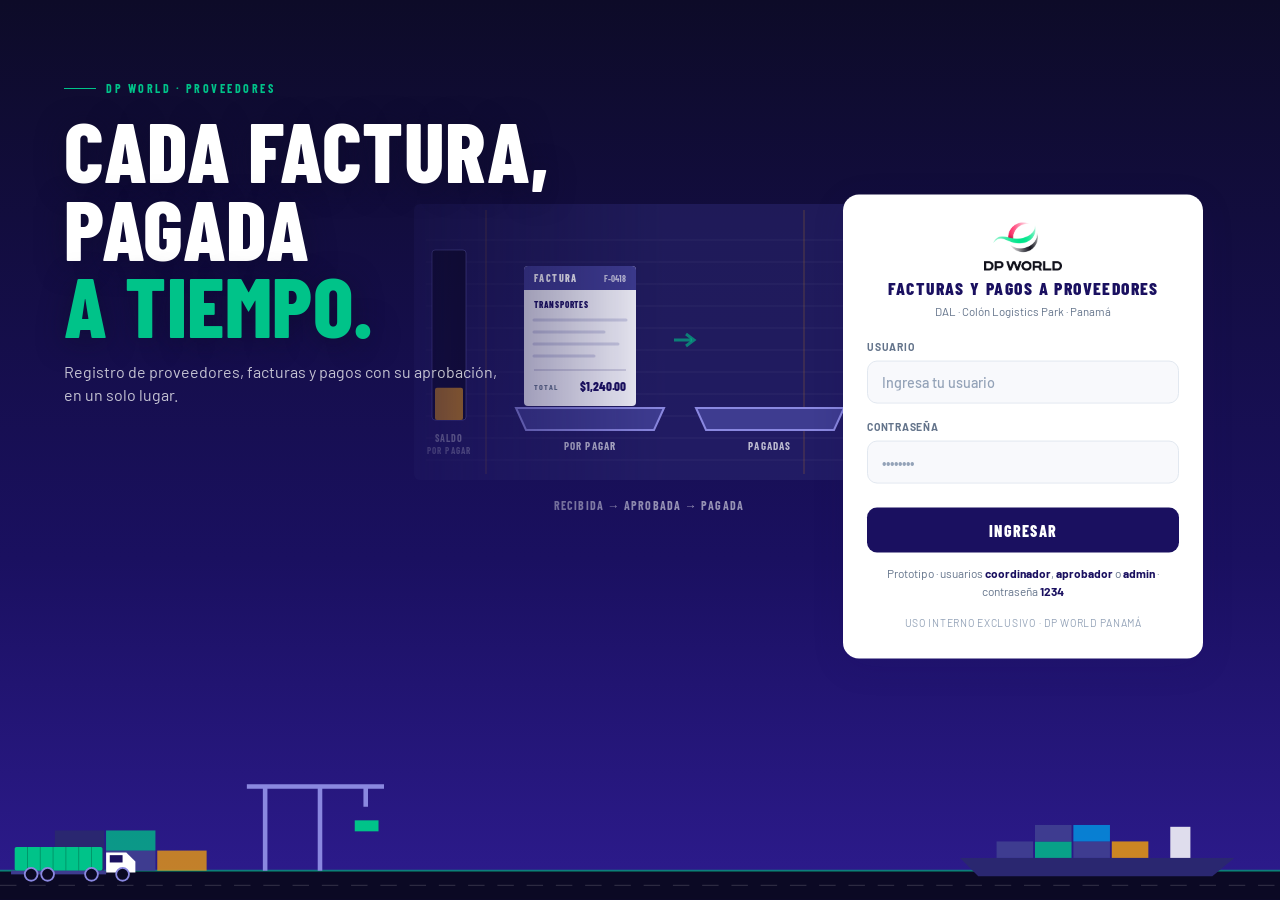
==== commit 96347f05: "Proveedores: portal del proveedor, reclamos, mapa de pagos, notificaciones, WhatsApp y tutorial - Pe" ====
--- a/proveedores/index.html
+++ b/proveedores/index.html
@@ -30,7 +30,7 @@
 *{box-sizing:border-box}
 body{margin:0;background:var(--bg);color:var(--t);font:15px/1.45 var(--fb);-webkit-font-smoothing:antialiased}
 button,input,select,textarea{font:inherit;color:inherit}
-main{max-width:1200px;margin:0 auto;padding:22px 16px 60px}
+main{max-width:1200px;margin:0 auto;padding:22px 16px 96px}
 .vhead{display:flex;align-items:flex-end;justify-content:space-between;gap:12px;flex-wrap:wrap;margin-bottom:16px}
 .vtitle{margin:0;font:800 30px/1 var(--fd);text-transform:uppercase;letter-spacing:.5px;color:var(--ind-t)}
 .vsub{margin:6px 0 0;color:var(--t2);font-size:14px}
@@ -90,7 +90,7 @@
 .barra i{display:block;height:100%;background:#00C389;border-radius:5px}
 .barra.warn i{background:#f5a20b}.barra.err i{background:var(--err)}
 /* modal */
-.mod-ov{position:fixed;inset:0;z-index:300;background:rgba(13,11,40,.55);display:flex;align-items:flex-start;justify-content:center;padding:4vh 12px;overflow-y:auto}
+.mod-ov{position:fixed;inset:0;z-index:300;background:rgba(13,11,40,.55);display:flex;align-items:flex-start;justify-content:center;padding:4vh 12px 96px;overflow-y:auto}
 .mod{width:100%;max-width:720px;background:var(--card);border:1px solid var(--b);border-radius:16px;box-shadow:0 20px 60px rgba(0,0,0,.35)}
 .mod-h{display:flex;align-items:center;gap:12px;padding:16px 18px;border-bottom:1px solid var(--b)}
 .mod-h h3{margin:0;font:800 20px var(--fd);text-transform:uppercase;letter-spacing:.6px;color:var(--ind-t)}
@@ -121,7 +121,69 @@
 .demo-note b{color:#1A1060}
 .tot{display:flex;justify-content:flex-end;gap:24px;margin-top:10px;font-size:14px}
 .tot b{font:800 20px var(--fd)}
-@media print{.dpw-hdr,.dpw-drawer,.dpw-ov,.noprint,.filtros{display:none!important}body{background:#fff;color:#000}.card,.tw{box-shadow:none;border-color:#ccc}}
+
+/* interruptores de notificaciones (como Control de Horas y Last Mile) */
+.nt{display:grid;gap:6px}
+.nt-h{display:flex;justify-content:space-between;align-items:center;gap:8px;flex-wrap:wrap;font-size:12.5px;color:var(--t2);margin-bottom:4px}
+.nt-i{display:flex;justify-content:space-between;align-items:center;gap:14px;padding:10px 12px;border:1px solid var(--b);border-radius:10px;background:var(--card2)}
+.nt-i div{display:grid;gap:2px;min-width:0}.nt-i b{font-size:14px;font-weight:600}.nt-i span{font-size:12px;color:var(--t2)}
+.sw{position:relative;flex:none;width:46px;height:26px;border-radius:13px;border:1px solid var(--b2);background:var(--neu-bg);cursor:pointer;transition:background .2s,border-color .2s;padding:0}
+.sw i{position:absolute;top:2px;left:2px;width:20px;height:20px;border-radius:50%;background:#fff;box-shadow:0 1px 3px rgba(0,0,0,.35);transition:transform .2s}
+.sw.on{background:#00C389;border-color:#00C389}.sw.on i{transform:translateX(20px)}
+.link{background:none;border:0;padding:0;color:var(--ind-t);font:700 12.5px var(--fb);text-decoration:underline;cursor:pointer}
+.ntf-state{display:flex;gap:10px;align-items:center;padding:10px 12px;border-radius:10px;background:var(--neu-bg);margin-bottom:10px}
+.ntf-state .dot{width:10px;height:10px;border-radius:50%;background:var(--t3);flex:none}.ntf-state.on .dot{background:#00C389}
+.ntf-state b{display:block;font-size:14px}.ntf-state span{font-size:12.5px;color:var(--t2)}
+.ntf-steps{margin:6px 0 0;padding-left:20px;font-size:13.5px;line-height:1.6}
+.notif{display:flex;gap:12px;align-items:flex-start;width:100%;text-align:left;padding:12px 14px;border:1px solid var(--b);border-radius:10px;background:var(--card);cursor:pointer}
+.notif:hover{border-color:var(--b2)}.notif.nueva{border-left:3px solid #00C389;background:var(--card2)}
+.notif b{display:block;font-size:14px}.notif p{margin:2px 0 0;font-size:13px;color:var(--t2)}.notif time{margin-left:auto;flex:none;font-size:12px;color:var(--t3);white-space:nowrap}
+/* WhatsApp flotante (como Last Mile) */
+.wa-fab{position:fixed;right:18px;bottom:calc(18px + env(safe-area-inset-bottom,0px));z-index:350;display:flex;flex-direction:column;align-items:flex-end;gap:10px}
+.wa-btn{width:56px;height:56px;border-radius:50%;border:0;background:#25D366;color:#fff;display:grid;place-items:center;cursor:pointer;box-shadow:0 6px 20px rgba(0,0,0,.3);transition:transform .15s}
+.wa-btn:hover{transform:scale(1.06)}.wa-btn svg{width:30px;height:30px}
+.wa-menu{width:min(320px,calc(100vw - 36px));max-height:min(70vh,560px);overflow-y:auto;background:#fff;color:#1B1B2F;border-radius:14px;box-shadow:0 12px 36px rgba(0,0,0,.35)}
+.wa-h{background:#075E54;color:#fff;padding:12px 14px;font:700 14px var(--fd);letter-spacing:.6px;text-transform:uppercase}
+.wa-h small{display:block;font:500 12px var(--fb);letter-spacing:0;text-transform:none;opacity:.8;margin-top:2px}
+.wa-i{display:grid;gap:1px;padding:11px 14px;border-top:1px solid #eef0f4;color:inherit;text-decoration:none}
+a.wa-i:hover{background:#f2fbf5}.wa-i b{font-size:14px}.wa-i span{font-size:12.5px;color:#475569}.wa-i small{font-size:11.5px;color:#64748B}
+.wa-i.off{opacity:.55}
+.wa-acts{display:flex;gap:6px;margin-top:6px}
+.wa-a{flex:1;text-align:center;padding:6px 8px;border-radius:8px;border:1px solid #cfe9d9;background:#f2fbf5;color:#075E54;font:700 12px var(--fd);letter-spacing:.5px;text-transform:uppercase;text-decoration:none}
+.wa-note{padding:10px 14px;border-top:1px solid #eef0f4;background:#fafafa;font-size:11.5px;color:#64748B;line-height:1.4}
+/* tutorial (como Control de Horas) */
+.tour{position:fixed;inset:0;z-index:2000}
+.tour-hole{position:fixed;border-radius:10px;box-shadow:0 0 0 9999px rgba(8,6,30,.62);transition:all .25s ease;pointer-events:none;outline:2px solid #00C389;outline-offset:3px}
+.tour-hole.sin{width:0;height:0;left:50%;top:40%;outline:none}
+.tour-card{position:fixed;width:min(360px,calc(100vw - 24px));background:var(--card);color:var(--t);border:1px solid var(--b);border-radius:14px;padding:16px 16px 12px;box-shadow:0 18px 50px rgba(0,0,0,.4);transition:top .25s ease,left .25s ease}
+.tour-paso{font:700 11px var(--fd);letter-spacing:1.4px;text-transform:uppercase;color:var(--ok)}
+.tour-card h3{font:800 1.25rem var(--fd);letter-spacing:.3px;margin:4px 0 6px;text-transform:uppercase;color:var(--ind-t)}
+.tour-card p{font-size:.88rem;line-height:1.5;color:var(--t2);margin:0}
+.tour-nav{display:flex;gap:8px;align-items:center;margin-top:14px}.tour-nav .tour-saltar{margin-right:auto}
+.tour-puntos{display:flex;gap:4px;margin-top:12px;flex-wrap:wrap}.tour-puntos i{width:6px;height:6px;border-radius:50%;background:var(--b2)}.tour-puntos i.on{background:#00C389}
+/* mapa de pagos */
+.mapa th.mes{text-align:center}
+.mapa thead th:first-child{left:0;z-index:2}
+.mapa td.cel{text-align:center;padding:6px}
+.mapa .c{display:block;min-width:92px;padding:8px 6px;border-radius:8px;border:1px solid transparent;cursor:pointer;font-variant-numeric:tabular-nums}
+.mapa .c b{display:block;font:800 15px var(--fd);letter-spacing:.3px}.mapa .c small{display:block;font-size:11px;margin-top:2px}
+.mapa .c.verde{background:rgba(0,195,137,.16);border-color:rgba(0,195,137,.45);color:var(--ok)}
+.mapa .c.rojo{background:rgba(232,0,61,.13);border-color:rgba(232,0,61,.45);color:var(--err)}
+.mapa .c.ambar{background:var(--warn-bg);border-color:rgba(245,162,11,.45);color:var(--warn)}
+.mapa .c.vac{color:var(--t3);cursor:default}
+.mapa td.pv{position:sticky;left:0;background:var(--card);z-index:1;min-width:170px}
+@media (max-width:640px){.mapa td.pv{min-width:124px;font-size:13px}.mapa .c{min-width:84px}}
+.ley{display:flex;gap:14px;flex-wrap:wrap;font-size:13px;color:var(--t2);margin:0 0 12px}
+.ley i{display:inline-block;width:12px;height:12px;border-radius:3px;vertical-align:-1px;margin-right:6px}
+/* hilo de reclamos */
+.hilo{display:grid;gap:8px;margin-bottom:14px}
+.msg{max-width:88%;padding:10px 12px;border-radius:12px;font-size:14px;line-height:1.45}
+.msg.prov{background:var(--card2);border:1px solid var(--b);justify-self:start}
+.msg.dpw{background:rgba(62,60,144,.1);border:1px solid rgba(62,60,144,.25);justify-self:end}
+.msg small{display:block;font-size:11.5px;color:var(--t3);margin-bottom:3px}
+.msg .prog{margin-top:6px;font-weight:700;color:var(--ok)}
+@media (prefers-reduced-motion:reduce){.sw,.sw i,.wa-btn,.tour-hole,.tour-card{transition:none}}
+@media print{.dpw-hdr,.dpw-drawer,.dpw-ov,.noprint,.filtros,.wa-fab{display:none!important}body{background:#fff;color:#000}.card,.tw{box-shadow:none;border-color:#ccc}}
 </style>
 </head>
 <body>
@@ -178,6 +240,7 @@
 
 <main id="vista"></main>
 <div id="modal"></div>
+<div class="wa-fab" id="waFab" hidden><div class="wa-menu" id="waMenu" role="menu" aria-label="Soluciones rápidas por WhatsApp" hidden></div><button type="button" class="wa-btn" data-act="waOpen" aria-label="Soluciones rápidas por WhatsApp" aria-expanded="false" aria-controls="waMenu"><svg viewBox="0 0 32 32" aria-hidden="true"><path fill="currentColor" d="M16 3C8.8 3 3 8.7 3 15.8c0 2.5.7 4.9 2 6.9L3 29l6.5-2c1.9 1 4.1 1.6 6.5 1.6 7.2 0 13-5.7 13-12.8S23.2 3 16 3zm0 23.4c-2.1 0-4.1-.6-5.8-1.7l-.4-.3-3.8 1.2 1.2-3.7-.3-.4a10.5 10.5 0 0 1-1.8-5.7C5.1 9.9 10 5.3 16 5.3s10.9 4.6 10.9 10.5S22 26.4 16 26.4zm6-7.8c-.3-.2-1.9-.9-2.2-1-.3-.1-.5-.2-.7.2l-1 1.2c-.2.2-.4.2-.7.1-.3-.2-1.4-.5-2.6-1.6-1-.9-1.6-1.9-1.8-2.2-.2-.3 0-.5.1-.7l.5-.6.3-.5c.1-.2 0-.4 0-.6l-1-2.4c-.3-.6-.5-.5-.7-.5h-.6c-.2 0-.6.1-.9.4-.3.3-1.2 1.1-1.2 2.7s1.2 3.1 1.4 3.4c.2.2 2.3 3.5 5.6 4.9 2.8 1.1 3.3.9 3.9.8.6-.1 1.9-.8 2.2-1.5.3-.7.3-1.4.2-1.5-.1-.2-.3-.3-.6-.4z"/></svg></button></div>
 
 <script src="dpw/dpw-shell.js"></script>
 <script src="dpw/dpw-escenas.js"></script>
@@ -195,7 +258,9 @@
   async cargar(){
     let d=null;try{d=JSON.parse(localStorage.getItem(KEY));}catch(e){}
     if(!d||!d.proveedores){d=demo();localStorage.setItem(KEY,JSON.stringify(d));}
-    d.bitacora=d.bitacora||[];
+    d.bitacora=d.bitacora||[];d.reclamos=d.reclamos||[];d.notifs=d.notifs||[];d.wa=d.wa||{};
+    /* datos guardados antes del portal de proveedores: se agregan los usuarios de ejemplo de proveedor */
+    if(!d.usuarios.some(u=>u.rol==='proveedor'))demo().usuarios.filter(u=>u.rol==='proveedor').forEach(u=>{if(!d.usuarios.some(x=>x.u===u.u))d.usuarios.push(u);});
     return d;
   },
   async guardar(tabla,fila){
@@ -259,7 +324,8 @@
     return Object.assign({id,provId:prov,numero:num,fecha:d(fe),recibida:d(fe+1),vence:sumar(d(fe),p.plazo),subtotal:sub,itbms:it,total:r2(sub+it),oc:'OC-'+(2400+Math.floor(Math.random()*500)),file:'',concepto:'',estado,
       check:{oc:estado!=='recibida',servicio:estado!=='recibida',fiscal:estado!=='recibida'},motivo:'',creadoPor:'coordinador',log:[{t:d(fe+1)+' 08:40',u:'Coordinador Administrativo',a:'Registró la factura'}]
       .concat(estado!=='recibida'?[{t:d(fe+2)+' 10:15',u:'Coordinador Administrativo',a:'Validó la factura contra la orden de compra'}]:[])
-      .concat(estado==='aprobada'?[{t:d(fe+3)+' 15:30',u:'Aprobador de Pagos',a:'Aprobó la factura para pago'}]:[])},extra||{});};
+      .concat(estado==='aprobada'?[{t:d(fe+3)+' 15:30',u:'Aprobador de Pagos',a:'Aprobó la factura para pago'}]:[]),
+      aprobCorreo:{por:'Rolando M. · Compras DP World',fecha:d(fe-3),ref:'Respaldo '+num}},extra||{});};
   const facturas=[
     F('f1','p1','A-0418',-75,4200,'aprobada',{concepto:'Acarreo de contenedores BLB → DAL, semana 31',file:'CERNAC · FILE-2291'}),
     F('f2','p1','A-0433',-41,3850,'aprobada',{concepto:'Acarreo de contenedores, semana 36',file:'CERNAC · FILE-2340'}),
@@ -285,28 +351,48 @@
   const usuarios=[
     {id:'u1',u:'coordinador',nombre:'Coordinador Administrativo',rol:'coordinador',pass:'1234',activo:true},
     {id:'u2',u:'aprobador',nombre:'Aprobador de Pagos',rol:'aprobador',pass:'1234',activo:true},
-    {id:'u3',u:'admin',nombre:'Administrador',rol:'admin',pass:'1234',activo:true}
+    {id:'u3',u:'admin',nombre:'Administrador',rol:'admin',pass:'1234',activo:true},
+    {id:'u4',u:'istmo',nombre:'Luis Batista',rol:'proveedor',provId:'p1',pass:'1234',activo:true},
+    {id:'u5',u:'montacargas',nombre:'Gina Pérez',rol:'proveedor',provId:'p2',pass:'1234',activo:true}
   ];
+  /* la factura MA-0990 la subió el proveedor desde su portal */
+  Object.assign(facturas[4],{creadoPor:'montacargas',log:[{t:d(-19)+' 08:40',u:'Gina Pérez · Montacargas del Atlántico',a:'Subió la factura fiscal'}]});
+  const reclamos=[
+    {id:'r1',numero:'RC-0001',provId:'p1',facId:'f2',tipo:'programacion',estado:'respondido',creado:d(-3)+' 09:10',creadoPor:'istmo',
+      hilo:[{t:d(-3)+' 09:10',u:'Luis Batista · Transportes Istmo S.A.',lado:'proveedor',texto:'La factura A-0433 tiene más de 10 días vencida. ¿Para qué fecha está programado el pago?'},
+            {t:d(-2)+' 11:30',u:'Coordinador Administrativo',lado:'dpw',texto:'Está aprobada para pago. La incluimos en la corrida de pagos de esta semana.',fechaProg:d(3)}]},
+    {id:'r2',numero:'RC-0002',provId:'p2',facId:'f4',tipo:'informacion',estado:'abierto',creado:d(-1)+' 15:45',creadoPor:'montacargas',
+      hilo:[{t:d(-1)+' 15:45',u:'Gina Pérez · Montacargas del Atlántico',lado:'proveedor',texto:'La factura MA-0977 aparece vencida. ¿Falta algún documento o aprobación de su lado?'}]}
+  ];
+  facturas[1].log.push({t:d(-3)+' 09:10',u:'Luis Batista · Transportes Istmo S.A.',a:'Reclamo RC-0001: solicitó programación de pago'},{t:d(-2)+' 11:30',u:'Coordinador Administrativo',a:'Respondió el reclamo RC-0001 · pago programado para el '+fecha(d(3))});
+  facturas[3].log.push({t:d(-1)+' 15:45',u:'Gina Pérez · Montacargas del Atlántico',a:'Reclamo RC-0002: solicitó información'});
   /* el pago ya ejecutado también queda en el historial de su factura */
   facturas[11].log.push({t:d(-60)+' 11:00',u:'Coordinador Administrativo',a:'Incluida en la solicitud de pago PG-0001'},{t:d(-58)+' 14:00',u:'Coordinador Administrativo',a:'Pagada con PG-0001 · ACH-558120 · '+money(facturas[11].total)});
   facturas[7].log.push({t:d(-3)+' 10:00',u:'Coordinador Administrativo',a:'Incluida en la solicitud de pago PG-0002'});
   facturas[0].log.push({t:d(-2)+' 09:00',u:'Coordinador Administrativo',a:'Incluida en la solicitud de pago PG-0003 por '+money(2000)});
   pagos.forEach(g=>g.log.forEach(l=>{l.u=l.u==='Coordinador'?'Coordinador Administrativo':l.u==='Aprobador'?'Aprobador de Pagos':l.u;}));
   proveedores.forEach(pv=>pv.log.forEach(l=>{if(l.u==='Coordinador')l.u='Coordinador Administrativo';}));
-  return {proveedores,facturas,pagos,usuarios,parametros:{itbms:7},bitacora:[]};
+  return {proveedores,facturas,pagos,usuarios,parametros:{itbms:7},bitacora:[],reclamos,notifs:[],wa:{}};
 }
 
 /* ── estado ── */
-const S={db:null,user:null,vista:'resumen',f:{pq:'',pe:'',fq:'',fe:'',fp:'',ge:'',ec:'',bq:'',bt:'',bu:'',bd:'',bh:''},bVer:100};
-const ROLES={coordinador:'Coordinador',aprobador:'Aprobador',admin:'Administrador'};
+const S={db:null,user:null,vista:'resumen',f:{pq:'',pe:'',fq:'',fe:'',fp:'',ge:'',ec:'',bq:'',bt:'',bu:'',bd:'',bh:'',re:'',mb:'',mm:''},bVer:100,ctxFac:null};
+const ROLES={coordinador:'Coordinador',aprobador:'Aprobador',admin:'Administrador',proveedor:'Proveedor'};
 const rol=()=>S.user&&S.user.rol;
 const quien=()=>S.user?S.user.nombre:'';
 /* permisos: el admin hace todo; la misma persona no aprueba lo que ella registró (segregación de funciones) */
 const PUEDE={
-  registrar:()=>rol()!=='aprobador',
-  aprobar:()=>rol()!=='coordinador',
+  registrar:()=>rol()==='coordinador'||rol()==='admin',
+  aprobar:()=>rol()==='aprobador'||rol()==='admin',
   admin:()=>rol()==='admin'
 };
+/* el proveedor entra a su portal: solo ve sus facturas, sus pagos y sus reclamos */
+const esProv=()=>rol()==='proveedor';
+const miProv=()=>esProv()?S.user.provId:null;
+const facturasVisibles=()=>esProv()?S.db.facturas.filter(f=>f.provId===miProv()):S.db.facturas;
+const pagosVisibles=()=>esProv()?S.db.pagos.filter(g=>g.provId===miProv()):S.db.pagos;
+const reclamosVisibles=()=>esProv()?S.db.reclamos.filter(r=>r.provId===miProv()):S.db.reclamos;
+const firma=()=>esProv()?quien()+' · '+((prov(miProv())||{}).nombre||''):quien();
 const mismo=x=>x&&x.creadoPor===S.user.u;
 
 const prov=id=>S.db.proveedores.find(p=>p.id===id);
@@ -345,36 +431,48 @@
     facValidar:re?S.db.facturas.filter(f=>f.estado==='recibida').length:0,
     facAprobar:ap?S.db.facturas.filter(f=>f.estado==='validada'&&f.creadoPor!==u).length:0,
     pagAutorizar:ap?S.db.pagos.filter(g=>g.estado==='solicitado'&&g.creadoPor!==u).length:0,
-    pagEjecutar:re?S.db.pagos.filter(g=>g.estado==='autorizado').length:0
+    pagEjecutar:re?S.db.pagos.filter(g=>g.estado==='autorizado').length:0,
+    reclamos:!esProv()?S.db.reclamos.filter(r=>r.estado==='abierto').length:0
   };
 }
 
 /* ════════ navegación ════════ */
-const VISTAS={resumen:vResumen,proveedores:vProveedores,facturas:vFacturas,pagos:vPagos,cuenta:vCuenta,bitacora:vBitacora,config:vConfig};
+const VISTAS={resumen:vResumen,proveedores:vProveedores,facturas:vFacturas,pagos:vPagos,cuenta:vCuenta,mapa:vMapa,reclamos:vReclamos,bitacora:vBitacora,avisos:vAvisos,config:vConfig};
+const SOLO_INTERNAS=['proveedores','bitacora'];
 function ir(v){S.vista=v;pintar();window.scrollTo(0,0);}
 function pintar(){
   if(!S.user)return;
-  const p=pendientes();
+  const p=pendientes(),pv=esProv(),sinLeer=misNotifs().filter(n=>!n.leida).length;
+  const rcProv=pv?reclamosVisibles().filter(r=>r.estado==='respondido').length:0;
   DPW.menu([
     {id:'resumen',label:'Resumen',on:()=>ir('resumen')},
-    {id:'proveedores',label:'Proveedores',badge:p.provAprobar||0,on:()=>ir('proveedores')},
-    {id:'facturas',label:'Facturas',badge:(p.facValidar+p.facAprobar)||0,on:()=>ir('facturas')},
-    {id:'pagos',label:'Pagos',badge:(p.pagAutorizar+p.pagEjecutar)||0,on:()=>ir('pagos')},
+    {id:'proveedores',label:'Proveedores',badge:p.provAprobar||0,hidden:pv,on:()=>ir('proveedores')},
+    {id:'facturas',label:pv?'Mis facturas':'Facturas',badge:(p.facValidar+p.facAprobar)||0,on:()=>ir('facturas')},
+    {id:'pagos',label:pv?'Mis pagos':'Pagos',badge:(p.pagAutorizar+p.pagEjecutar)||0,on:()=>ir('pagos')},
     {id:'cuenta',label:'Estado de cuenta',on:()=>ir('cuenta')},
-    {id:'bitacora',label:'Bitácora',hint:'quién hizo qué',on:()=>{S.bVer=100;ir('bitacora');}},
+    {id:'mapa',label:'Mapa de pagos',hint:'pagadas y vencidas por mes',on:()=>ir('mapa')},
+    {id:'reclamos',label:'Reclamos',badge:(pv?rcProv:p.reclamos)||0,on:()=>ir('reclamos')},
+    {id:'bitacora',label:'Bitácora',hint:'quién hizo qué',hidden:pv,on:()=>{S.bVer=100;ir('bitacora');}},
+    {id:'avisos',label:'Notificaciones',badge:sinLeer||0,group:'Ayuda',on:()=>ir('avisos')},
+    {id:'tutorial',label:'Ver tutorial',hint:'qué es cada cosa',group:'Ayuda',on:()=>iniciarTutorial()},
     {id:'config',label:'Configuración',group:'Administración',hidden:!PUEDE.admin(),on:()=>ir('config')}
   ],S.vista);
-  if(!VISTAS[S.vista]||(S.vista==='config'&&!PUEDE.admin()))S.vista='resumen';
+  if(!VISTAS[S.vista]||(S.vista==='config'&&!PUEDE.admin())||(pv&&SOLO_INTERNAS.includes(S.vista)))S.vista='resumen';
   $('vista').innerHTML=VISTAS[S.vista]();
   if(S.vista==='proveedores')listaProv();
   if(S.vista==='facturas')listaFac();
   if(S.vista==='pagos')listaPagos();
   if(S.vista==='cuenta')cuentaDetalle();
   if(S.vista==='bitacora')listaBitacora();
+  if(S.vista==='mapa')pintarMapa();
+  if(S.vista==='reclamos')listaReclamos();
+  if(S.vista==='avisos')listaAvisos();
+  waPintar();
 }
 
 /* ════════ RESUMEN ════════ */
 function vResumen(){
+  if(esProv())return vResumenProv();
   const fs=vivas().map(f=>({f,c:calc(f)})).filter(x=>x.c.saldo>0.004);
   const total=fs.reduce((s,x)=>s+x.c.saldo,0);
   const venc=fs.filter(x=>x.c.vencida),tv=venc.reduce((s,x)=>s+x.c.saldo,0);
@@ -385,7 +483,8 @@
     [p.facValidar,'Facturas por validar contra la orden de compra','facturas','fe','recibida'],
     [p.facAprobar,'Facturas por aprobar para pago','facturas','fe','validada'],
     [p.pagAutorizar,'Pagos por autorizar','pagos','ge','solicitado'],
-    [p.pagEjecutar,'Pagos autorizados por ejecutar','pagos','ge','autorizado']
+    [p.pagEjecutar,'Pagos autorizados por ejecutar','pagos','ge','autorizado'],
+    [p.reclamos,'Reclamos de proveedores por responder','reclamos','re','abierto']
   ].filter(t=>t[0]);
   /* antigüedad por proveedor */
   const filas={};
@@ -396,7 +495,7 @@
     (PUEDE.registrar()?'<div style="display:flex;gap:8px;flex-wrap:wrap"><button class="btn" data-act="nuevoProv">Nuevo proveedor</button><button class="btn pri" data-act="nuevaFac">Registrar factura</button></div>':'')+'</div>'+
   '<div class="grid kpis">'+
     '<div class="card kpi"><div class="l">Saldo por pagar</div><div class="v">'+money(total)+'</div><div class="s">'+fs.length+' facturas abiertas</div></div>'+
-    '<div class="card kpi err"><div class="l">Vencido</div><div class="v">'+money(tv)+'</div><div class="s">'+venc.length+' facturas pasaron su fecha</div></div>'+
+    '<div class="card kpi err"><div class="l">Vencido</div><div class="v">'+money(tv)+'</div><div class="s">'+(venc.length===1?'1 factura pasó su fecha':venc.length+' facturas pasaron su fecha')+'</div></div>'+
     '<div class="card kpi warn"><div class="l">Vence en 7 días</div><div class="v">'+money(ts)+'</div><div class="s">'+sem.length+' facturas</div></div>'+
     '<div class="card kpi ok"><div class="l">Pendientes para ti</div><div class="v">'+npend+'</div><div class="s">'+esc(ROLES[rol()])+'</div></div>'+
   '</div>'+
@@ -424,7 +523,7 @@
 function listaProv(){
   const q=S.f.pq.toLowerCase();
   const l=S.db.proveedores.filter(p=>(!S.f.pe||p.estado===S.f.pe)&&(!q||(p.nombre+' '+p.ruc+' '+p.categoria+' '+p.codigo).toLowerCase().includes(q)));
-  $('lista').innerHTML=l.length?'<div class="tw"><table><thead><tr><th>Código</th><th>Proveedor</th><th class="hide-sm">RUC</th><th class="hide-sm">Plazo</th><th class="num">Saldo</th><th class="num hide-sm">Crédito</th><th>Estado</th></tr></thead><tbody>'+
+  $('lista').innerHTML=l.length?'<div class="tw"><table><thead><tr><th>Código</th><th>Proveedor</th><th class="hide-sm">RUC</th><th class="hide-sm">Días de crédito</th><th class="num">Saldo</th><th class="num hide-sm">Crédito</th><th>Estado</th></tr></thead><tbody>'+
     l.map(p=>{const s=saldoProv(p.id),sobre=p.limite>0&&s>p.limite;return '<tr class="clic" data-act="verProv" data-id="'+p.id+'"><td class="mut">'+esc(p.codigo)+'</td><td><div class="b">'+esc(p.nombre)+'</div><div class="mut">'+esc(p.categoria)+'</div></td><td class="hide-sm mut">'+esc(p.ruc)+' DV '+esc(p.dv)+'</td><td class="hide-sm">'+p.plazo+' días</td><td class="num"'+(sobre?' style="color:var(--err);font-weight:700"':'')+'>'+money(s)+'</td><td class="num hide-sm">'+(p.limite?money(p.limite):'<span class="mut">Sin límite</span>')+'</td><td>'+chip(p.estado,ESTADO_PROV)+'</td></tr>';}).join('')+
     '</tbody></table></div>':'<div class="card vacio">No hay proveedores con ese filtro.</div>';
 }
@@ -440,7 +539,8 @@
     i('pBanco','Banco',p.banco)+'<label class="f"><span>Tipo de cuenta</span><select class="sel" id="pTipo">'+['Corriente','Ahorros'].map(t=>'<option'+(p.tipoCuenta===t?' selected':'')+'>'+t+'</option>').join('')+'</select></label>'+
     i('pCuenta','Número de cuenta',p.cuenta,{full:true})+
     '<div class="sec">Condiciones de crédito que da el proveedor</div>'+
-    i('pPlazo','Plazo de pago (días)',p.plazo,{type:'number',min:0})+i('pLimite','Límite de crédito (USD, 0 = sin límite)',p.limite,{type:'number',min:0})+
+    '<p class="mut full" style="margin:0">Los días de crédito son la base del vencimiento: cada factura vence en su fecha de factura más estos días.</p>'+
+    i('pPlazo','Días de crédito (base del vencimiento)',p.plazo,{type:'number',min:0})+i('pLimite','Límite de crédito (USD, 0 = sin límite)',p.limite,{type:'number',min:0})+
     '<div class="sec">Documentos recibidos</div>'+
     DOCS.map(([k,l])=>'<label class="chk"><input type="checkbox" id="pd_'+k+'"'+(p.docs&&p.docs[k]?' checked':'')+'><span>'+l+'</span></label>').join('')+
     '<label class="f full"><span>Notas</span><textarea class="in" id="pNotas" rows="2">'+esc(p.notas||'')+'</textarea></label>'+
@@ -464,7 +564,8 @@
     const d=leerProv();if(!d)return;
     const n=S.db.proveedores.length+1;
     const p=Object.assign({id:uid('p'),codigo:'PRV-'+String(n).padStart(3,'0'),estado:'solicitud',creadoPor:S.user.u,creado:ahora(),log:[{t:ahora(),u:quien(),a:'Registró el proveedor'}]},d);
-    await api.guardar('proveedores',p);cerrarModal();toast('Proveedor registrado. Queda por aprobar.');pintar();
+    await api.guardar('proveedores',p);notificar('prov_pend','Proveedor por aprobar',p.nombre+' · registrado por '+quien()+'.',{act:'verProv',id:p.id});
+    cerrarModal();toast('Proveedor registrado. Queda por aprobar.');pintar();
   }}]);
 }
 function verProv(id){
@@ -482,7 +583,8 @@
     (p.estado==='solicitud'&&faltan.length?'<div class="aviso warn"><b>Faltan documentos para aprobar:</b> '+faltan.map(x=>x[1]).join(', ')+'.</div>':'')+
     (p.limite&&s>p.limite?'<div class="aviso err"><b>Excede el crédito otorgado por el proveedor:</b> saldo '+money(s)+' contra un límite de '+money(p.limite)+'.</div>':'')+
     '<div style="margin-bottom:14px">'+chip(p.estado,ESTADO_PROV)+' <span class="mut">'+esc(p.codigo)+' · '+esc(p.categoria||'Sin categoría')+'</span></div>'+
-    '<div class="kv">'+[['RUC',p.ruc+(p.dv?' DV '+p.dv:'')],['Contacto',p.contacto],['Teléfono',p.telefono],['Correo',p.correo],['Banco',p.banco],['Cuenta',(p.tipoCuenta||'')+' '+(p.cuenta||'')],['Plazo de pago',p.plazo+' días'],['Límite de crédito',p.limite?money(p.limite):'Sin límite'],['Saldo por pagar',money(s)]].map(([k,v])=>'<div><span>'+k+'</span><b>'+esc(v||'—')+'</b></div>').join('')+'</div>'+
+    (()=>{const us=S.db.usuarios.filter(u=>u.rol==='proveedor'&&u.provId===p.id);return '<div class="aviso info"><b>Acceso al portal:</b> '+(us.length?us.map(u=>esc(u.nombre)+' ('+esc(u.u)+')'+(u.activo?'':' · de baja')).join(', '):'sin usuario. El administrador lo crea en Configuración con el rol Proveedor.')+'</div>';})()+
+    '<div class="kv">'+[['RUC',p.ruc+(p.dv?' DV '+p.dv:'')],['Contacto',p.contacto],['Teléfono',p.telefono],['Correo',p.correo],['Banco',p.banco],['Cuenta',(p.tipoCuenta||'')+' '+(p.cuenta||'')],['Días de crédito',p.plazo+' días'],['Límite de crédito',p.limite?money(p.limite):'Sin límite'],['Saldo por pagar',money(s)]].map(([k,v])=>'<div><span>'+k+'</span><b>'+esc(v||'—')+'</b></div>').join('')+'</div>'+
     '<h2 style="font:800 14px var(--fd);letter-spacing:1px;text-transform:uppercase;color:var(--ind-t);margin:0 0 8px">Documentos</h2>'+
     '<div style="display:flex;flex-wrap:wrap;gap:6px;margin-bottom:14px">'+DOCS.map(([k,l])=>'<span class="chip '+(p.docs[k]?'ok':'err')+'">'+(p.docs[k]?'':'Falta · ')+l+'</span>').join('')+'</div>'+
     (p.notas?'<p class="mut" style="margin:0 0 14px">'+esc(p.notas)+'</p>':'')+
@@ -493,54 +595,65 @@
   const p=prov(id);
   modal('Editar · '+p.nombre,formProv(p),[{t:'Cancelar',on:()=>verProv(id)},{t:'Guardar',cls:'pri',on:async()=>{
     const d=leerProv(p);if(!d)return;
-    const cambioBanco=d.cuenta!==p.cuenta||d.banco!==p.banco;
-    Object.assign(p,d);p.log.push({t:ahora(),u:quien(),a:'Editó los datos'+(cambioBanco?' · cambió la cuenta bancaria':'')});
+    const cambioBanco=d.cuenta!==p.cuenta||d.banco!==p.banco,plazoAntes=p.plazo;
+    Object.assign(p,d);p.log.push({t:ahora(),u:quien(),a:'Editó los datos'+(cambioBanco?' · cambió la cuenta bancaria':'')+(plazoAntes!==d.plazo?' · días de crédito de '+plazoAntes+' a '+d.plazo+' (aplica a facturas nuevas)':'')});
+    if(cambioBanco&&p.estado==='aprobado')notificar('prov_pend','Proveedor por aprobar','Cambió la cuenta bancaria de '+p.nombre+'. Vuelve a aprobación.',{act:'verProv',id:p.id});
     /* control: un cambio de cuenta bancaria de un proveedor aprobado vuelve a pasar por aprobación */
     if(cambioBanco&&p.estado==='aprobado'){p.estado='solicitud';p.creadoPor=S.user.u;p.log.push({t:ahora(),u:'Sistema',a:'Cambio de cuenta bancaria: vuelve a aprobación'});toast('Cambió la cuenta bancaria: el proveedor vuelve a aprobación.');}
     else toast('Proveedor actualizado.');
     await api.guardar('proveedores',p);pintar();verProv(id);
   }}]);
 }
-async function cambiarProv(p,estado,accion){p.estado=estado;p.log.push({t:ahora(),u:quien(),a:accion});await api.guardar('proveedores',p);toast(accion+'.');pintar();verProv(p.id);}
+async function cambiarProv(p,estado,accion){p.estado=estado;p.log.push({t:ahora(),u:quien(),a:accion});await api.guardar('proveedores',p);
+  if(estado==='aprobado'||estado==='rechazado')notificar('prov_resuelto','Proveedor '+(estado==='aprobado'?'aprobado':'rechazado'),p.nombre+' · '+accion+'.',{act:'verProv',id:p.id},{users:[p.creadoPor]});toast(accion+'.');pintar();verProv(p.id);}
 
 /* ════════ FACTURAS ════════ */
+const PROCESO='<b>Proceso:</b> el proveedor envía el respaldo por correo · DP World lo aprueba por correo · el proveedor sube aquí la factura fiscal con su fecha y los datos de ese correo · vence en la fecha de la factura más sus días de crédito.';
 function vFacturas(){
-  const provs=[...S.db.proveedores].sort((a,b)=>a.nombre.localeCompare(b.nombre));
-  return '<div class="vhead"><div><h1 class="vtitle">Facturas</h1><p class="vsub">Recibida → validada contra la orden de compra → aprobada para pago → pagada.</p></div>'+
-    (PUEDE.registrar()?'<button class="btn pri" data-act="nuevaFac">Registrar factura</button>':'')+'</div>'+
+  const provs=[...S.db.proveedores].sort((a,b)=>a.nombre.localeCompare(b.nombre)),pv=esProv();
+  return '<div class="vhead"><div><h1 class="vtitle">'+(pv?'Mis facturas':'Facturas')+'</h1><p class="vsub">Recibida → validada contra el respaldo aprobado por correo → aprobada para pago → pagada.</p></div>'+
+    (pv?'<button class="btn pri" data-act="nuevaFac">Subir factura fiscal</button>':PUEDE.registrar()?'<button class="btn pri" data-act="nuevaFac">Registrar factura</button>':'')+'</div>'+
+    '<div class="aviso info">'+PROCESO+'</div>'+
     '<div class="filtros"><input class="in" placeholder="Buscar por número, orden de compra, concepto o file" data-f="fq" value="'+esc(S.f.fq)+'">'+
-    '<select class="sel" data-f="fp"><option value="">Todos los proveedores</option>'+provs.map(p=>'<option value="'+p.id+'"'+(S.f.fp===p.id?' selected':'')+'>'+esc(p.nombre)+'</option>').join('')+'</select>'+
+    (pv?'':'<select class="sel" data-f="fp"><option value="">Todos los proveedores</option>'+provs.map(p=>'<option value="'+p.id+'"'+(S.f.fp===p.id?' selected':'')+'>'+esc(p.nombre)+'</option>').join('')+'</select>')+
     '<select class="sel" data-f="fe"><option value="">Todos los estados</option><option value="abiertas"'+(S.f.fe==='abiertas'?' selected':'')+'>Con saldo</option><option value="vencidas"'+(S.f.fe==='vencidas'?' selected':'')+'>Vencidas</option>'+Object.entries(ESTADO_FAC).map(([k,v])=>'<option value="'+k+'"'+(S.f.fe===k?' selected':'')+'>'+v[0]+'</option>').join('')+'</select></div>'+
     '<div id="lista"></div>';
 }
 function listaFac(){
   const q=S.f.fq.toLowerCase();
-  const l=S.db.facturas.map(f=>({f,c:calc(f)})).filter(({f,c})=>(!S.f.fp||f.provId===S.f.fp)&&
+  const l=facturasVisibles().map(f=>({f,c:calc(f)})).filter(({f,c})=>(!S.f.fp||f.provId===S.f.fp)&&
     (!S.f.fe||(S.f.fe==='abiertas'?c.saldo>0.004&&f.estado!=='rechazada':S.f.fe==='vencidas'?c.vencida:c.est===S.f.fe))&&
     (!q||(f.numero+' '+f.oc+' '+f.concepto+' '+f.file+' '+prov(f.provId).nombre).toLowerCase().includes(q)))
     .sort((a,b)=>a.f.vence.localeCompare(b.f.vence));
   const tot=l.reduce((s,x)=>s+(x.f.estado==='rechazada'?0:x.c.saldo),0);
-  $('lista').innerHTML=l.length?'<div class="tw"><table><thead><tr><th>Factura</th><th>Proveedor</th><th class="hide-sm">Emisión</th><th>Vence</th><th class="num hide-sm">Total</th><th class="num">Saldo</th><th>Estado</th></tr></thead><tbody>'+
-    l.map(({f,c})=>'<tr class="clic" data-act="verFac" data-id="'+f.id+'"><td><div class="b">'+esc(f.numero)+'</div><div class="mut">'+esc(f.oc||'')+'</div>'+((f.adjuntos||[]).length||f.estado!=='recibida'?'':'<div style="color:var(--warn);font-size:12px;font-weight:700">Sin archivo</div>')+'</td><td>'+esc(prov(f.provId).nombre)+'</td><td class="hide-sm">'+fecha(f.fecha)+'</td><td>'+fecha(f.vence)+(c.vencida?'<div style="color:var(--err);font-size:12px;font-weight:700">Vencida hace '+c.dias+' d</div>':c.saldo>0.004&&f.estado!=='rechazada'&&c.dias>=-7?'<div style="color:var(--warn);font-size:12px;font-weight:700">'+(c.dias===0?'Vence hoy':'En '+(-c.dias)+' d')+'</div>':'')+'</td><td class="num hide-sm">'+money(f.total)+'</td><td class="num b">'+(f.estado==='rechazada'?'<span class="mut">—</span>':money(c.saldo))+'</td><td>'+chip(c.est,ESTADO_FAC)+'</td></tr>').join('')+
+  $('lista').innerHTML=l.length?'<div class="tw"><table><thead><tr><th>Factura</th>'+(esProv()?'':'<th>Proveedor</th>')+'<th class="hide-sm">Emisión</th><th>Vence</th><th class="num hide-sm">Total</th><th class="num">Saldo</th><th>Estado</th></tr></thead><tbody>'+
+    l.map(({f,c})=>'<tr class="clic" data-act="verFac" data-id="'+f.id+'"><td><div class="b">'+esc(f.numero)+'</div><div class="mut">'+esc(f.oc||'')+'</div>'+((f.adjuntos||[]).length||f.estado!=='recibida'?'':'<div style="color:var(--warn);font-size:12px;font-weight:700">Sin archivo</div>')+'</td>'+(esProv()?'':'<td>'+esc(prov(f.provId).nombre)+'</td>')+'<td class="hide-sm">'+fecha(f.fecha)+'</td><td>'+fecha(f.vence)+(c.vencida?'<div style="color:var(--err);font-size:12px;font-weight:700">Vencida hace '+c.dias+' d</div>':c.saldo>0.004&&f.estado!=='rechazada'&&c.dias>=-7?'<div style="color:var(--warn);font-size:12px;font-weight:700">'+(c.dias===0?'Vence hoy':'En '+(-c.dias)+' d')+'</div>':'')+'</td><td class="num hide-sm">'+money(f.total)+'</td><td class="num b">'+(f.estado==='rechazada'?'<span class="mut">—</span>':money(c.saldo))+'</td><td>'+chip(c.est,ESTADO_FAC)+'</td></tr>').join('')+
     '</tbody></table></div><div class="tot"><span class="mut">'+l.length+' facturas</span><span>Saldo <b>'+money(tot)+'</b></span></div>':'<div class="card vacio">No hay facturas con ese filtro.</div>';
 }
 function formFac(f){
-  const it=S.db.parametros.itbms;
-  const aprob=S.db.proveedores.filter(p=>p.estado==='aprobado'||(f&&p.id===f.provId)).sort((a,b)=>a.nombre.localeCompare(b.nombre));
-  f=f||{fecha:hoy(),subtotal:'',itbms:'',conItbms:true};
-  const conIt=f.id?f.itbms>0:true;
+  const it=S.db.parametros.itbms,pv=esProv();
+  const aprob=S.db.proveedores.filter(p=>(pv?p.id===miProv():p.estado==='aprobado')||(f&&p.id===f.provId)).sort((a,b)=>a.nombre.localeCompare(b.nombre));
+  f=f||{fecha:hoy(),subtotal:'',itbms:'',conItbms:true,provId:pv?miProv():''};
+  const conIt=f.id?f.itbms>0:true,ap=f.aprobCorreo||{};
   return (aprob.length?'':'<div class="aviso warn">No hay proveedores aprobados. Registra uno y pide su aprobación antes de cargar facturas.</div>')+
+  (f.id?'':'<div class="aviso info">'+PROCESO+'</div>')+
   '<div class="form">'+
-    '<label class="f full"><span>Proveedor (solo aprobados)</span><select class="sel" id="fProv"><option value="">Elige el proveedor</option>'+aprob.map(p=>'<option value="'+p.id+'"'+(f.provId===p.id?' selected':'')+'>'+esc(p.nombre)+' · '+p.plazo+' días</option>').join('')+'</select></label>'+
+    (pv?'<input type="hidden" id="fProv" value="'+esc(miProv())+'"><div class="f full"><span>Proveedor</span><b>'+esc(prov(miProv()).nombre)+' · '+prov(miProv()).plazo+' días de crédito</b></div>'
+       :'<label class="f full"><span>Proveedor (solo aprobados)</span><select class="sel" id="fProv"><option value="">Elige el proveedor</option>'+aprob.map(p=>'<option value="'+p.id+'"'+(f.provId===p.id?' selected':'')+'>'+esc(p.nombre)+' · '+p.plazo+' días de crédito</option>').join('')+'</select></label>')+
     '<label class="f"><span>Número de factura</span><input class="in" id="fNum" value="'+esc(f.numero||'')+'" placeholder="A-0001"></label>'+
     '<label class="f"><span>Orden de compra</span><input class="in" id="fOc" value="'+esc(f.oc||'')+'" placeholder="OC-0000"></label>'+
-    '<label class="f"><span>Fecha de emisión</span><input class="in" type="date" id="fFecha" value="'+esc(f.fecha)+'"></label>'+
-    '<label class="f"><span>Vence (según plazo del proveedor)</span><input class="in" type="date" id="fVence" value="'+esc(f.vence||'')+'"></label>'+
+    '<label class="f"><span>Fecha de la factura fiscal</span><input class="in" type="date" id="fFecha" value="'+esc(f.fecha)+'"></label>'+
+    '<label class="f"><span>Vence · fecha de la factura + días de crédito</span><input class="in" type="date" id="fVence" value="'+esc(f.vence||'')+'" readonly tabindex="-1" style="background:var(--card2)"></label>'+
     '<label class="f"><span>Subtotal (USD)</span><input class="in" type="number" step="0.01" min="0" id="fSub" value="'+esc(f.subtotal)+'"></label>'+
     '<label class="f"><span>ITBMS</span><select class="sel" id="fIt"><option value="1"'+(conIt?' selected':'')+'>Con ITBMS '+it+' %</option><option value="0"'+(conIt?'':' selected')+'>Exenta</option></select></label>'+
     '<label class="f full"><span>Concepto</span><input class="in" id="fCon" value="'+esc(f.concepto||'')+'" placeholder="Servicio o material facturado"></label>'+
-    '<label class="f full"><span>Cliente o file al que se carga el costo (opcional)</span><input class="in" id="fFile" value="'+esc(f.file||'')+'" placeholder="Cliente · FILE-0000"></label>'+
-    (f.id?'':'<label class="f full"><span>Archivo de la factura · PDF, JPG o PNG, máximo 10 MB</span><input class="in" type="file" id="fArch" multiple accept=".pdf,.jpg,.jpeg,.png,application/pdf,image/jpeg,image/png"></label>')+
+    (pv?'':'<label class="f full"><span>Cliente o file al que se carga el costo (opcional)</span><input class="in" id="fFile" value="'+esc(f.file||'')+'" placeholder="Cliente · FILE-0000"></label>')+
+    '<div class="sec">Respaldo aprobado por correo</div>'+
+    '<label class="f"><span>Aprobado por (DP World)</span><input class="in" id="fApPor" value="'+esc(ap.por||'')+'" placeholder="Nombre o correo de quien aprobó"></label>'+
+    '<label class="f"><span>Fecha del correo de aprobación</span><input class="in" type="date" id="fApFecha" value="'+esc(ap.fecha||'')+'"></label>'+
+    '<label class="f full"><span>Asunto o referencia del correo</span><input class="in" id="fApRef" value="'+esc(ap.ref||'')+'" placeholder="Ej.: Aprobación respaldo acarreo semana 40"></label>'+
+    (f.id?'':'<label class="f full"><span>Correo de aprobación (opcional) · PDF o imagen</span><input class="in" type="file" id="fApArch" accept=".pdf,.jpg,.jpeg,.png,application/pdf,image/jpeg,image/png"></label>'+
+      '<div class="sec">Factura fiscal</div><label class="f full"><span>Archivo de la factura fiscal · PDF, JPG o PNG, máximo 10 MB</span><input class="in" type="file" id="fArch" multiple accept=".pdf,.jpg,.jpeg,.png,application/pdf,image/jpeg,image/png"></label>')+
   '</div><div class="tot"><span class="mut" id="fCalc"></span></div><div class="aviso err" id="fCred" hidden></div><div class="err-msg" id="mErr"></div>';
 }
 function enlazarFac(f){
@@ -548,7 +661,7 @@
     const p=prov($('fProv').value),sub=r2($('fSub').value),it=$('fIt').value==='1'?r2(sub*S.db.parametros.itbms/100):0,tot=r2(sub+it);
     $('fCalc').innerHTML='ITBMS '+money(it)+' · Total <b style="font:800 18px var(--fd);color:var(--t)">'+money(tot)+'</b>';
     const c=$('fCred');c.hidden=true;
-    if(p&&p.limite){const s=saldoProv(p.id)-(f?calc(f).saldo:0);if(s+tot>p.limite){c.hidden=false;c.innerHTML='<b>Con esta factura se excede el crédito que otorga el proveedor.</b> Saldo actual '+money(s)+' + '+money(tot)+' = '+money(s+tot)+', límite '+money(p.limite)+'. Se puede registrar, pero hay que programar pagos para volver al límite.';}}
+    if(p&&p.limite&&!esProv()){const s=saldoProv(p.id)-(f?calc(f).saldo:0);if(s+tot>p.limite){c.hidden=false;c.innerHTML='<b>Con esta factura se excede el crédito que otorga el proveedor.</b> Saldo actual '+money(s)+' + '+money(tot)+' = '+money(s+tot)+', límite '+money(p.limite)+'. Se puede registrar, pero hay que programar pagos para volver al límite.';}}
   };
   const venc=()=>{const p=prov($('fProv').value);if(p&&$('fFecha').value)$('fVence').value=sumar($('fFecha').value,p.plazo);upd();};
   $('fProv').onchange=venc;$('fFecha').onchange=venc;$('fSub').oninput=upd;$('fIt').onchange=upd;upd();
@@ -559,68 +672,94 @@
   if(!provId)return err('Elige el proveedor.');
   if(!num)return err('Escribe el número de factura.');
   if(S.db.facturas.some(x=>x!==base&&x.provId===provId&&x.numero.toLowerCase()===num.toLowerCase()))return err('Esa factura ya está registrada para este proveedor.');
-  if(!v('fFecha')||!v('fVence'))return err('Completa la fecha de emisión y el vencimiento.');
-  if(v('fVence')<v('fFecha'))return err('El vencimiento no puede ser antes de la emisión.');
+  if(!v('fFecha'))return err('Escribe la fecha de la factura fiscal.');
+  if(v('fFecha')>hoy())return err('La fecha de la factura no puede ser futura.');
+  if(!v('fApPor'))return err('Escribe quién de DP World aprobó el respaldo por correo.');
+  if(!v('fApFecha'))return err('Escribe la fecha del correo de aprobación.');
+  if(v('fApFecha')>hoy())return err('La fecha del correo de aprobación no puede ser futura.');
+  const vence=sumar(v('fFecha'),prov(provId).plazo);
   if(!(sub>0))return err('El subtotal debe ser mayor que cero.');
   const it=v('fIt')==='1'?r2(sub*S.db.parametros.itbms/100):0;
-  return {provId,numero:num,oc:v('fOc'),fecha:v('fFecha'),vence:v('fVence'),subtotal:sub,itbms:it,total:r2(sub+it),concepto:v('fCon'),file:v('fFile')};
+  return {provId,numero:num,oc:v('fOc'),fecha:v('fFecha'),vence,subtotal:sub,itbms:it,total:r2(sub+it),concepto:v('fCon'),file:$('fFile')?v('fFile'):(base?base.file:''),
+    aprobCorreo:{por:v('fApPor'),fecha:v('fApFecha'),ref:v('fApRef')}};
 }
 function nuevaFac(){
-  modal('Registrar factura',formFac(),[{t:'Cancelar',on:cerrarModal},{t:'Registrar',cls:'pri',on:async()=>{
+  const pv=esProv();
+  modal(pv?'Subir factura fiscal':'Registrar factura',formFac(),[{t:'Cancelar',on:cerrarModal},{t:pv?'Subir factura':'Registrar',cls:'pri',on:async()=>{
     const d=leerFac();if(!d)return;
-    const files=[...$('fArch').files];
-    if(!files.length)return $('mErr').textContent='Adjunta el archivo de la factura (PDF o foto).';
-    const malo=revisarArchivos(files);if(malo)return $('mErr').textContent=malo;
-    let adjuntos;try{adjuntos=await Promise.all(files.map(x=>api.subirArchivo(x)));}catch(e){return $('mErr').textContent='No se pudo guardar el archivo en este navegador.';}
-    const f=Object.assign({id:uid('f'),recibida:hoy(),estado:'recibida',check:{oc:false,servicio:false,fiscal:false},motivo:'',creadoPor:S.user.u,adjuntos,log:[{t:ahora(),u:quien(),a:'Registró la factura · '+adjuntos.map(a=>a.nombre).join(', ')}]},d);
-    await api.guardar('facturas',f);cerrarModal();toast('Factura registrada. Sigue validarla contra la orden de compra.');pintar();
+    const files=[...$('fArch').files],correo=[...$('fApArch').files];
+    if(!files.length)return $('mErr').textContent='Adjunta el archivo de la factura fiscal (PDF o foto).';
+    const malo=revisarArchivos(files.concat(correo));if(malo)return $('mErr').textContent=malo;
+    let adjuntos;try{adjuntos=(await Promise.all(files.map(x=>api.subirArchivo(x)))).map(a=>Object.assign(a,{clase:'fiscal'}))
+      .concat((await Promise.all(correo.map(x=>api.subirArchivo(x)))).map(a=>Object.assign(a,{clase:'correo'})));}catch(e){return $('mErr').textContent='No se pudo guardar el archivo en este navegador.';}
+    const f=Object.assign({id:uid('f'),recibida:hoy(),estado:'recibida',check:{oc:false,servicio:false,fiscal:false},motivo:'',creadoPor:S.user.u,adjuntos,log:[{t:ahora(),u:firma(),a:(pv?'Subió la factura fiscal':'Registró la factura')+' · '+adjuntos.map(a=>a.nombre).join(', ')+' · respaldo aprobado por '+d.aprobCorreo.por+' el '+fecha(d.aprobCorreo.fecha)}]},d);
+    await api.guardar('facturas',f);
+    notificar('fac_nueva','Factura fiscal nueva',prov(f.provId).nombre+' · '+f.numero+' por '+money(f.total)+' · vence '+fecha(f.vence)+'.',{act:'verFac',id:f.id});
+    cerrarModal();toast(pv?'Factura enviada. DP World la valida contra el respaldo aprobado.':'Factura registrada. Sigue validarla contra el respaldo aprobado.');pintar();
   }}]);
   enlazarFac();
 }
-const CHECK=[['oc','Coincide con la orden de compra (montos y cantidades)'],['servicio','El servicio o material fue recibido conforme'],['fiscal','Datos fiscales correctos (RUC, DV, razón social de DP World)']];
+const CHECK=[['oc','Coincide con el respaldo aprobado por correo (monto y servicio)'],['servicio','El servicio o material fue recibido conforme'],['fiscal','Datos fiscales correctos (RUC, DV, razón social de DP World)']];
 function verFac(id){
   const f=fac(id),c=calc(f),p=prov(f.provId),acc=[{t:'Cerrar',on:cerrarModal}];
+  if(f.estado==='recibida'&&esProv()&&f.creadoPor===S.user.u)acc.unshift({t:'Editar',on:()=>editarFac(id)});
   if(f.estado==='recibida'&&PUEDE.registrar()){
     acc.unshift({t:'Editar',on:()=>editarFac(id)});
     acc.unshift({t:'Marcar validada',cls:'pri',on:async()=>{
       const ch={};CHECK.forEach(([k])=>ch[k]=$('ck_'+k).checked);
       if(!(f.adjuntos||[]).length)return toast('Para validar, adjunta primero el archivo de la factura.',true);
       if(!CHECK.every(([k])=>ch[k]))return toast('Para validar, confirma los tres puntos de revisión.',true);
-      f.check=ch;f.estado='validada';f.log.push({t:ahora(),u:quien(),a:'Validó la factura contra la orden de compra'});await api.guardar('facturas',f);toast('Factura validada. Pasa a aprobación.');pintar();verFac(id);}});
+      f.check=ch;f.estado='validada';f.log.push({t:ahora(),u:quien(),a:'Validó la factura contra el respaldo aprobado por correo'});await api.guardar('facturas',f);
+      notificar('fac_validada','Factura por aprobar',prov(f.provId).nombre+' · '+f.numero+' por '+money(f.total)+'.',{act:'verFac',id:f.id});
+      notificar('p_fac','Factura validada','Tu factura '+f.numero+' fue validada y pasa a aprobación de pago.',{act:'verFac',id:f.id},{provId:f.provId});
+      toast('Factura validada. Pasa a aprobación.');pintar();verFac(id);}});
   }
   if(f.estado==='validada'&&PUEDE.aprobar()){
     if(mismo(f))acc.unshift({t:'Aprobar para pago',cls:'ok',dis:true,title:'La registraste tú: la aprueba otra persona'});
-    else acc.unshift({t:'Aprobar para pago',cls:'ok',on:async()=>{f.estado='aprobada';f.log.push({t:ahora(),u:quien(),a:'Aprobó la factura para pago'});await api.guardar('facturas',f);toast('Factura aprobada para pago.');pintar();verFac(id);}});
+    else acc.unshift({t:'Aprobar para pago',cls:'ok',on:async()=>{f.estado='aprobada';f.log.push({t:ahora(),u:quien(),a:'Aprobó la factura para pago'});await api.guardar('facturas',f);
+      notificar('fac_resuelta','Factura aprobada para pago',f.numero+' de '+prov(f.provId).nombre+'. Ya puedes incluirla en una solicitud de pago.',{act:'verFac',id:f.id});
+      notificar('p_fac','Factura aprobada para pago','Tu factura '+f.numero+' fue aprobada para pago. Vence el '+fecha(f.vence)+'.',{act:'verFac',id:f.id},{provId:f.provId});
+      toast('Factura aprobada para pago.');pintar();verFac(id);}});
   }
-  if((f.estado==='recibida'||f.estado==='validada'||(f.estado==='aprobada'&&c.pagado===0&&c.comprometido===0))&&(PUEDE.aprobar()||f.estado==='recibida'))
-    acc.unshift({t:'Rechazar',cls:'mal',on:()=>pedirMotivo('Rechazar factura '+f.numero,async m=>{f.estado='rechazada';f.motivo=m;f.log.push({t:ahora(),u:quien(),a:'Rechazó la factura: '+m});await api.guardar('facturas',f);toast('Factura rechazada.');pintar();verFac(id);})});
+  if((f.estado==='recibida'||f.estado==='validada'||(f.estado==='aprobada'&&c.pagado===0&&c.comprometido===0))&&(PUEDE.aprobar()||(f.estado==='recibida'&&PUEDE.registrar())))
+    acc.unshift({t:'Rechazar',cls:'mal',on:()=>pedirMotivo('Rechazar factura '+f.numero,async m=>{f.estado='rechazada';f.motivo=m;f.log.push({t:ahora(),u:quien(),a:'Rechazó la factura: '+m});await api.guardar('facturas',f);
+      notificar('fac_resuelta','Factura rechazada',f.numero+' de '+prov(f.provId).nombre+': '+m,{act:'verFac',id:f.id});
+      notificar('p_fac','Factura rechazada','Tu factura '+f.numero+' fue rechazada: '+m,{act:'verFac',id:f.id},{provId:f.provId});toast('Factura rechazada.');pintar();verFac(id);})});
   if(f.estado==='aprobada'&&c.libre>0.004&&PUEDE.registrar())acc.unshift({t:'Solicitar pago',cls:'pri',on:()=>nuevoPago(f.provId,[f.id])});
-  const pagos=S.db.pagos.filter(g=>g.items.some(i=>i.facId===id));
+  if(esProv()){const abierto=S.db.reclamos.find(r=>r.facId===id&&r.estado!=='cerrado');
+    if(abierto)acc.unshift({t:'Ver reclamo '+abierto.numero,on:()=>verReclamo(abierto.id)});
+    else if(c.vencida)acc.unshift({t:'Hacer reclamo',cls:'pri',on:()=>nuevoReclamo(id)});}
+  S.ctxFac=id;
+  const pagos=S.db.pagos.filter(g=>g.items.some(i=>i.facId===id)),rcs=S.db.reclamos.filter(r=>r.facId===id);
+  const ap=f.aprobCorreo||{};
   modal('Factura '+f.numero,
     (c.vencida?'<div class="aviso err"><b>Vencida hace '+c.dias+' días.</b> Venció el '+fecha(f.vence)+'.</div>':'')+
     (f.estado==='rechazada'?'<div class="aviso err"><b>Rechazada:</b> '+esc(f.motivo)+'</div>':'')+
     '<div style="margin-bottom:14px">'+chip(c.est,ESTADO_FAC)+' <span class="mut">'+esc(p.nombre)+'</span></div>'+
-    '<div class="kv">'+[['Orden de compra',f.oc],['Emisión',fecha(f.fecha)],['Vence',fecha(f.vence)],['Subtotal',money(f.subtotal)],['ITBMS',money(f.itbms)],['Total',money(f.total)],['Pagado',money(c.pagado)],['En solicitud de pago',money(c.comprometido)],['Saldo',money(c.saldo)],['Concepto',f.concepto],['Cliente o file',f.file],['Recibida',fecha(f.recibida)]].map(([k,v])=>'<div><span>'+k+'</span><b>'+esc(v||'—')+'</b></div>').join('')+'</div>'+
+    '<div class="kv">'+[['Orden de compra',f.oc],['Emisión',fecha(f.fecha)],['Vence',fecha(f.vence)],['Subtotal',money(f.subtotal)],['ITBMS',money(f.itbms)],['Total',money(f.total)],['Pagado',money(c.pagado)],['En solicitud de pago',money(c.comprometido)],['Saldo',money(c.saldo)],['Concepto',f.concepto]].concat(esProv()?[]:[['Cliente o file',f.file]]).concat([['Recibida',fecha(f.recibida)],['Respaldo aprobado por',ap.por],['Fecha del correo',ap.fecha?fecha(ap.fecha):''],['Referencia del correo',ap.ref]]).map(([k,v])=>'<div><span>'+k+'</span><b>'+esc(v||'—')+'</b></div>').join('')+'</div>'+
     seccionArchivos(f)+
     '<h2 style="font:800 14px var(--fd);letter-spacing:1px;text-transform:uppercase;color:var(--ind-t);margin:0 0 8px">Revisión antes de aprobar</h2>'+
     '<div class="grid" style="gap:6px;margin-bottom:14px">'+CHECK.map(([k,l])=>'<label class="chk"><input type="checkbox" id="ck_'+k+'"'+(f.check&&f.check[k]?' checked':'')+(f.estado==='recibida'&&PUEDE.registrar()?'':' disabled')+'><span>'+l+'</span></label>').join('')+'</div>'+
+    (rcs.length?'<h2 style="font:800 14px var(--fd);letter-spacing:1px;text-transform:uppercase;color:var(--ind-t);margin:0 0 8px">Reclamos</h2><div class="tw" style="margin-bottom:14px"><table><tbody>'+rcs.map(r=>'<tr class="clic" data-act="verReclamo" data-id="'+r.id+'"><td class="b">'+esc(r.numero)+'</td><td>'+esc(TIPO_RC[r.tipo])+'</td><td>'+chip(r.estado,ESTADO_RC)+'</td></tr>').join('')+'</tbody></table></div>':'')+
     (pagos.length?'<h2 style="font:800 14px var(--fd);letter-spacing:1px;text-transform:uppercase;color:var(--ind-t);margin:0 0 8px">Pagos</h2><div class="tw" style="margin-bottom:14px"><table><tbody>'+pagos.map(g=>'<tr class="clic" data-act="verPago" data-id="'+g.id+'"><td class="b">'+esc(g.numero)+'</td><td>'+fecha(g.ejecutado||g.fecha)+'</td><td class="num">'+money(g.items.find(i=>i.facId===id).monto)+'</td><td>'+chip(g.estado,ESTADO_PAGO)+'</td></tr>').join('')+'</tbody></table></div>':'')+
     '<h2 style="font:800 14px var(--fd);letter-spacing:1px;text-transform:uppercase;color:var(--ind-t);margin:0 0 8px">Historial</h2>'+hist(f.log),acc);
   const inp=$('fAdj');if(inp)inp.onchange=async()=>{
     const files=[...inp.files];if(!files.length)return;
     const malo=revisarArchivos(files);if(malo)return toast(malo,true);
-    try{const nuevos=await Promise.all(files.map(x=>api.subirArchivo(x)));f.adjuntos=(f.adjuntos||[]).concat(nuevos);f.log.push({t:ahora(),u:quien(),a:'Adjuntó '+nuevos.map(a=>a.nombre).join(', ')});await api.guardar('facturas',f);toast('Archivo adjuntado.');pintar();verFac(id);}
+    try{const nuevos=await Promise.all(files.map(x=>api.subirArchivo(x)));f.adjuntos=(f.adjuntos||[]).concat(nuevos);f.log.push({t:ahora(),u:firma(),a:'Adjuntó '+nuevos.map(a=>a.nombre).join(', ')});await api.guardar('facturas',f);toast('Archivo adjuntado.');pintar();verFac(id);}
     catch(e){toast('No se pudo guardar el archivo en este navegador.',true);}
   };
 }
 /* archivos de la factura: se agregan mientras no esté pagada ni rechazada; se quitan solo antes de validarla */
 function seccionArchivos(f){
   const adj=f.adjuntos||[],c=calc(f);
-  const agregar=PUEDE.registrar()&&f.estado!=='rechazada'&&c.est!=='pagada',quitar=PUEDE.registrar()&&f.estado==='recibida';
-  return '<h2 style="font:800 14px var(--fd);letter-spacing:1px;text-transform:uppercase;color:var(--ind-t);margin:0 0 8px">Archivo de la factura</h2>'+
-    (adj.length?'<div class="grid" style="gap:6px;margin-bottom:8px">'+adj.map(a=>'<div class="adj"><span class="nom" title="'+esc(a.nombre)+'">'+esc(a.nombre)+'</span><span class="mut hide-sm">'+tamano(a.tam)+' · '+esc(a.por||'')+'</span>'+
+  const propia=esProv()&&f.creadoPor===S.user.u;
+  const agregar=(PUEDE.registrar()&&f.estado!=='rechazada'&&c.est!=='pagada')||(propia&&f.estado==='recibida'),quitar=(PUEDE.registrar()||propia)&&f.estado==='recibida';
+  const CLASE={fiscal:'Factura fiscal',correo:'Correo de aprobación'};
+  return '<h2 style="font:800 14px var(--fd);letter-spacing:1px;text-transform:uppercase;color:var(--ind-t);margin:0 0 8px">Archivos de la factura</h2>'+
+    (adj.length?'<div class="grid" style="gap:6px;margin-bottom:8px">'+adj.map(a=>'<div class="adj">'+(CLASE[a.clase]?'<span class="chip '+(a.clase==='fiscal'?'ind':'')+'">'+CLASE[a.clase]+'</span>':'')+'<span class="nom" title="'+esc(a.nombre)+'">'+esc(a.nombre)+'</span><span class="mut hide-sm">'+tamano(a.tam)+' · '+esc(a.por||'')+'</span>'+
       '<button class="btn sm" data-act="verArchivo" data-id="'+f.id+'" data-a="'+a.id+'">Ver</button>'+(quitar?'<button class="btn sm mal" data-act="quitarArchivo" data-id="'+f.id+'" data-a="'+a.id+'">Quitar</button>':'')+'</div>').join('')+'</div>'
-      :'<div class="aviso warn" style="margin-bottom:8px"><b>Sin archivo.</b> Adjunta el PDF o la foto de la factura antes de validarla.</div>')+
+      :f.estado==='recibida'?'<div class="aviso warn" style="margin-bottom:8px"><b>Sin archivo.</b> Adjunta el PDF o la foto de la factura antes de validarla.</div>':'<p class="mut" style="margin:0 0 8px">Sin archivos adjuntos.</p>')+
     (agregar?'<label class="btn sm" style="margin-bottom:14px">Adjuntar archivo<input type="file" id="fAdj" hidden multiple accept=".pdf,.jpg,.jpeg,.png,application/pdf,image/jpeg,image/png"></label>':'<div style="margin-bottom:14px"></div>');
 }
 /* el archivo se muestra dentro de la app (sin ventanas nuevas, que el iPhone y la app instalada bloquean) */
@@ -639,29 +778,29 @@
 }
 async function quitarArchivo(fid,el){
   const f=fac(fid),a=(f.adjuntos||[]).find(x=>x.id===el.dataset.a);if(!a)return;
-  f.adjuntos=f.adjuntos.filter(x=>x!==a);f.log.push({t:ahora(),u:quien(),a:'Quitó el archivo '+a.nombre});
+  f.adjuntos=f.adjuntos.filter(x=>x!==a);f.log.push({t:ahora(),u:firma(),a:'Quitó el archivo '+a.nombre});
   await api.guardar('facturas',f);try{await api.borrarArchivo(a.id);}catch(e){}
   toast('Archivo quitado.');pintar();verFac(fid);
 }
 function editarFac(id){
   const f=fac(id);
   modal('Editar factura '+f.numero,formFac(f),[{t:'Cancelar',on:()=>verFac(id)},{t:'Guardar',cls:'pri',on:async()=>{
-    const d=leerFac(f);if(!d)return;Object.assign(f,d);f.log.push({t:ahora(),u:quien(),a:'Editó la factura'});await api.guardar('facturas',f);toast('Factura actualizada.');pintar();verFac(id);
+    const d=leerFac(f);if(!d)return;Object.assign(f,d);f.log.push({t:ahora(),u:firma(),a:'Editó la factura'});await api.guardar('facturas',f);toast('Factura actualizada.');pintar();verFac(id);
   }}]);
   enlazarFac(f);
 }
 
 /* ════════ PAGOS ════════ */
 function vPagos(){
-  return '<div class="vhead"><div><h1 class="vtitle">Pagos</h1><p class="vsub">Solicitud → autorización por otra persona → ejecución con referencia bancaria.</p></div>'+
+  return '<div class="vhead"><div><h1 class="vtitle">'+(esProv()?'Mis pagos':'Pagos')+'</h1><p class="vsub">Solicitud → autorización por otra persona → ejecución con referencia bancaria.</p></div>'+
     (PUEDE.registrar()?'<button class="btn pri" data-act="nuevoPago">Solicitar pago</button>':'')+'</div>'+
     '<div class="filtros"><select class="sel" data-f="ge"><option value="">Todos los estados</option>'+Object.entries(ESTADO_PAGO).map(([k,v])=>'<option value="'+k+'"'+(S.f.ge===k?' selected':'')+'>'+v[0]+'</option>').join('')+'</select></div>'+
     '<div id="lista"></div>';
 }
 function listaPagos(){
-  const l=S.db.pagos.filter(g=>!S.f.ge||g.estado===S.f.ge).sort((a,b)=>b.fecha.localeCompare(a.fecha)||b.numero.localeCompare(a.numero));
-  $('lista').innerHTML=l.length?'<div class="tw"><table><thead><tr><th>Pago</th><th>Proveedor</th><th class="hide-sm">Solicitado</th><th class="hide-sm">Método</th><th class="num">Monto</th><th>Estado</th></tr></thead><tbody>'+
-    l.map(g=>'<tr class="clic" data-act="verPago" data-id="'+g.id+'"><td><div class="b">'+esc(g.numero)+'</div><div class="mut">'+g.items.length+' factura'+(g.items.length>1?'s':'')+'</div></td><td>'+esc(prov(g.provId).nombre)+'</td><td class="hide-sm">'+fecha(g.fecha)+'</td><td class="hide-sm">'+esc(g.metodo)+'</td><td class="num b">'+money(g.total)+'</td><td>'+chip(g.estado,ESTADO_PAGO)+'</td></tr>').join('')+
+  const l=pagosVisibles().filter(g=>!S.f.ge||g.estado===S.f.ge).sort((a,b)=>b.fecha.localeCompare(a.fecha)||b.numero.localeCompare(a.numero));
+  $('lista').innerHTML=l.length?'<div class="tw"><table><thead><tr><th>Pago</th>'+(esProv()?'':'<th>Proveedor</th>')+'<th class="hide-sm">Solicitado</th><th class="hide-sm">Método</th><th class="num">Monto</th><th>Estado</th></tr></thead><tbody>'+
+    l.map(g=>'<tr class="clic" data-act="verPago" data-id="'+g.id+'"><td><div class="b">'+esc(g.numero)+'</div><div class="mut">'+g.items.length+' factura'+(g.items.length>1?'s':'')+'</div></td>'+(esProv()?'':'<td>'+esc(prov(g.provId).nombre)+'</td>')+'<td class="hide-sm">'+fecha(g.fecha)+'</td><td class="hide-sm">'+esc(g.metodo)+'</td><td class="num b">'+money(g.total)+'</td><td>'+chip(g.estado,ESTADO_PAGO)+'</td></tr>').join('')+
     '</tbody></table></div>':'<div class="card vacio">No hay pagos con ese filtro.</div>';
 }
 function nuevoPago(provId,marcar){
@@ -692,6 +831,7 @@
       const g={id:uid('g'),numero:'PG-'+String(n).padStart(4,'0'),provId:$('gProv').value,fecha:$('gFecha').value||hoy(),metodo:$('gMet').value,referencia:'',items,total:r2(items.reduce((s,i)=>s+i.monto,0)),estado:'solicitado',creadoPor:S.user.u,autorizadoPor:'',ejecutado:'',log:[{t:ahora(),u:quien(),a:'Solicitó el pago'}]};
       await api.guardar('pagos',g);
       for(const it of items){const f=fac(it.facId);f.log.push({t:ahora(),u:quien(),a:'Incluida en la solicitud de pago '+g.numero+' por '+money(it.monto)});await api.guardar('facturas',f);}
+      notificar('pago_pend','Pago por autorizar',g.numero+' · '+prov(g.provId).nombre+' por '+money(g.total)+'.',{act:'verPago',id:g.id});
       cerrarModal();toast('Pago '+g.numero+' enviado a autorización.');pintar();
     }}]);
   $('gProv').onchange=pinta;
@@ -702,8 +842,11 @@
   const g=S.db.pagos.find(x=>x.id===id),p=prov(g.provId),acc=[{t:'Cerrar',on:cerrarModal}];
   if(g.estado==='solicitado'&&PUEDE.aprobar()){
     if(mismo(g))acc.unshift({t:'Autorizar',cls:'ok',dis:true,title:'Lo solicitaste tú: lo autoriza otra persona'});
-    else{acc.unshift({t:'Autorizar',cls:'ok',on:async()=>{g.estado='autorizado';g.autorizadoPor=S.user.u;g.log.push({t:ahora(),u:quien(),a:'Autorizó el pago'});await api.guardar('pagos',g);await notaFacturas(g,'Pago '+g.numero+' autorizado');toast('Pago autorizado.');pintar();verPago(id);}});
-      acc.unshift({t:'Rechazar',cls:'mal',on:()=>pedirMotivo('Rechazar pago '+g.numero,async m=>{g.estado='rechazado';g.log.push({t:ahora(),u:quien(),a:'Rechazó el pago: '+m});await api.guardar('pagos',g);await notaFacturas(g,'Pago '+g.numero+' rechazado: '+m);toast('Pago rechazado. Las facturas vuelven a quedar libres.');pintar();verPago(id);})});}
+    else{acc.unshift({t:'Autorizar',cls:'ok',on:async()=>{g.estado='autorizado';g.autorizadoPor=S.user.u;g.log.push({t:ahora(),u:quien(),a:'Autorizó el pago'});await api.guardar('pagos',g);await notaFacturas(g,'Pago '+g.numero+' autorizado');
+      notificar('pago_aut','Pago autorizado',g.numero+' · '+prov(g.provId).nombre+' por '+money(g.total)+'. Listo para ejecutar.',{act:'verPago',id:g.id});
+      notificar('p_pago','Pago programado','DP World programó el pago '+g.numero+' por '+money(g.total)+' para el '+fecha(g.fecha)+'.',{act:'verPago',id:g.id},{provId:g.provId});toast('Pago autorizado.');pintar();verPago(id);}});
+      acc.unshift({t:'Rechazar',cls:'mal',on:()=>pedirMotivo('Rechazar pago '+g.numero,async m=>{g.estado='rechazado';g.log.push({t:ahora(),u:quien(),a:'Rechazó el pago: '+m});await api.guardar('pagos',g);await notaFacturas(g,'Pago '+g.numero+' rechazado: '+m);
+      notificar('pago_aut','Pago rechazado',g.numero+' · '+prov(g.provId).nombre+': '+m,{act:'verPago',id:g.id});toast('Pago rechazado. Las facturas vuelven a quedar libres.');pintar();verPago(id);})});}
   }
   if(g.estado==='solicitado'&&mismo(g))acc.unshift({t:'Anular solicitud',cls:'mal',on:async()=>{g.estado='rechazado';g.log.push({t:ahora(),u:quien(),a:'Anuló la solicitud'});await api.guardar('pagos',g);await notaFacturas(g,'Solicitud de pago '+g.numero+' anulada');toast('Solicitud anulada.');pintar();verPago(id);}});
   if(g.estado==='autorizado'&&PUEDE.registrar())acc.unshift({t:'Registrar ejecución',cls:'pri',on:()=>ejecutarPago(g)});
@@ -725,17 +868,19 @@
       const ref=$('eRef').value.trim();if(ref.length<3)return $('mErr').textContent='Escribe la referencia bancaria o el número de cheque.';
       g.estado='pagado';g.referencia=ref;g.ejecutado=$('eFecha').value||hoy();g.log.push({t:ahora(),u:quien(),a:'Registró la ejecución · '+ref});
       await api.guardar('pagos',g);
-      for(const it of g.items){const f=fac(it.facId);f.log.push({t:ahora(),u:quien(),a:'Pagada con '+g.numero+' · '+ref+' · '+money(it.monto)});await api.guardar('facturas',f);}toast('Pago registrado.');pintar();verPago(g.id);
+      for(const it of g.items){const f=fac(it.facId);f.log.push({t:ahora(),u:quien(),a:'Pagada con '+g.numero+' · '+ref+' · '+money(it.monto)});await api.guardar('facturas',f);}
+      notificar('p_pago','Pago realizado','DP World pagó '+money(g.total)+' con '+g.numero+' · referencia '+ref+' · facturas '+g.items.map(i=>fac(i.facId).numero).join(', ')+'.',{act:'verPago',id:g.id},{provId:g.provId});toast('Pago registrado.');pintar();verPago(g.id);
     }}]);
 }
 
 /* ════════ ESTADO DE CUENTA ════════ */
 function vCuenta(){
-  const provs=[...S.db.proveedores].sort((a,b)=>a.nombre.localeCompare(b.nombre));
+  const provs=esProv()?[prov(miProv())]:[...S.db.proveedores].sort((a,b)=>a.nombre.localeCompare(b.nombre));
+  if(esProv())S.f.ec=miProv();
   if(!S.f.ec||!prov(S.f.ec))S.f.ec=provs[0]?provs[0].id:'';
   return '<div class="vhead"><div><h1 class="vtitle">Estado de cuenta</h1><p class="vsub">Facturas, pagos y saldo corrido por proveedor.</p></div>'+
     '<div class="noprint" style="display:flex;gap:8px"><button class="btn" data-act="csv">Exportar CSV</button><button class="btn" data-act="imprimir">Imprimir</button></div></div>'+
-    '<div class="filtros"><select class="sel" data-f="ec" style="flex:1 1 280px">'+provs.map(p=>'<option value="'+p.id+'"'+(S.f.ec===p.id?' selected':'')+'>'+esc(p.nombre)+'</option>').join('')+'</select></div><div id="lista"></div>';
+    (esProv()?'':'<div class="filtros"><select class="sel" data-f="ec" style="flex:1 1 280px">'+provs.map(p=>'<option value="'+p.id+'"'+(S.f.ec===p.id?' selected':'')+'>'+esc(p.nombre)+'</option>').join('')+'</select></div>')+'<div id="lista"></div>';
 }
 function movimientos(pid){
   const m=[];
@@ -752,7 +897,7 @@
   $('lista').innerHTML='<div class="grid kpis" style="margin-bottom:14px">'+
     '<div class="card kpi"><div class="l">Saldo por pagar</div><div class="v">'+money(s)+'</div><div class="s">'+ab.length+' facturas abiertas</div></div>'+
     '<div class="card kpi '+(tr[1]+tr[2]+tr[3]+tr[4]>0?'err':'ok')+'"><div class="l">Vencido</div><div class="v">'+money(tr[1]+tr[2]+tr[3]+tr[4])+'</div><div class="s">'+TRAMOS.slice(1).map((t,i)=>tr[i+1]?t+': '+money(tr[i+1]):'').filter(Boolean).join(' · ')+'</div></div>'+
-    '<div class="card kpi"><div class="l">Crédito otorgado</div><div class="v">'+(p.limite?money(p.limite):'Sin límite')+'</div><div class="s">Plazo '+p.plazo+' días</div></div>'+
+    '<div class="card kpi"><div class="l">Crédito otorgado</div><div class="v">'+(p.limite?money(p.limite):'Sin límite')+'</div><div class="s">'+p.plazo+' días de crédito</div></div>'+
     '<div class="card kpi '+(pc>=1?'err':pc>=.8?'warn':'ok')+'"><div class="l">Crédito disponible</div><div class="v">'+(p.limite?money(p.limite-s):'—')+'</div>'+(p.limite?'<div class="barra '+(pc>=1?'err':pc>=.8?'warn':'')+'" style="margin-top:10px"><i style="width:'+Math.min(100,pc*100).toFixed(0)+'%"></i></div>':'<div class="s">No aplica</div>')+'</div>'+
   '</div>'+
   (m.length?'<div class="tw"><table><thead><tr><th>Fecha</th><th>Documento</th><th class="hide-sm">Detalle</th><th class="num">Cargo</th><th class="num">Abono</th><th class="num">Saldo</th></tr></thead><tbody>'+
@@ -776,6 +921,8 @@
   S.db.proveedores.forEach(p=>(p.log||[]).forEach(l=>e.push({t:l.t,u:l.u,a:l.a,tipo:'Proveedor',doc:p.codigo,prov:p.nombre,act:'verProv',id:p.id,txt:p.ruc})));
   S.db.facturas.forEach(f=>{const p=prov(f.provId);(f.log||[]).forEach(l=>e.push({t:l.t,u:l.u,a:l.a,tipo:'Factura',doc:'Factura '+f.numero,prov:p?p.nombre:'',act:'verFac',id:f.id,txt:f.oc}));});
   S.db.pagos.forEach(g=>{const p=prov(g.provId),nums=g.items.map(i=>{const f=fac(i.facId);return f?f.numero:'';}).join(' ');(g.log||[]).forEach(l=>e.push({t:l.t,u:l.u,a:l.a,tipo:'Pago',doc:'Pago '+g.numero,prov:p?p.nombre:'',act:'verPago',id:g.id,txt:nums+' '+g.referencia}));});
+  S.db.reclamos.forEach(r=>{const p=prov(r.provId),f=fac(r.facId);r.hilo.forEach((h,i)=>e.push({t:h.t,u:h.u,a:(i===0?'Abrió el reclamo · '+TIPO_RC[r.tipo]+': ':h.lado==='dpw'?'Respondió'+(h.fechaProg?' · pago programado para el '+fecha(h.fechaProg):'')+': ':'Escribió: ')+h.texto,tipo:'Reclamo',doc:r.numero+' · '+(f?f.numero:''),prov:p?p.nombre:'',act:'verReclamo',id:r.id,txt:''}));
+    (r.log||[]).forEach(l=>e.push({t:l.t,u:l.u,a:l.a,tipo:'Reclamo',doc:r.numero,prov:p?p.nombre:'',act:'verReclamo',id:r.id,txt:''}));});
   (S.db.bitacora||[]).forEach(l=>e.push({t:l.t,u:l.u,a:l.a,tipo:'Configuración',doc:l.doc,prov:'',act:'',id:'',txt:''}));
   return e.sort((a,b)=>b.t.localeCompare(a.t));
 }
@@ -789,13 +936,13 @@
   return '<div class="vhead"><div><h1 class="vtitle">Bitácora</h1><p class="vsub">Cada acción con quién la hizo y cuándo: registros, archivos, validaciones, aprobaciones, pagos y cambios de configuración.</p></div>'+
     '<div class="noprint" style="display:flex;gap:8px"><button class="btn" data-act="csvBitacora">Exportar CSV</button><button class="btn" data-act="imprimir">Imprimir</button></div></div>'+
     '<div class="filtros"><input class="in" placeholder="Buscar por factura, pago, proveedor, acción o referencia" data-f="bq" value="'+esc(S.f.bq)+'">'+
-    '<select class="sel" data-f="bt"><option value="">Todo</option>'+['Proveedor','Factura','Pago','Configuración'].map(t=>'<option'+(S.f.bt===t?' selected':'')+'>'+t+'</option>').join('')+'</select>'+
+    '<select class="sel" data-f="bt"><option value="">Todo</option>'+['Proveedor','Factura','Pago','Reclamo','Configuración'].map(t=>'<option'+(S.f.bt===t?' selected':'')+'>'+t+'</option>').join('')+'</select>'+
     '<select class="sel" data-f="bu"><option value="">Todos los usuarios</option>'+usuarios.map(u=>'<option'+(S.f.bu===u?' selected':'')+'>'+esc(u)+'</option>').join('')+'</select>'+
     '<label class="f" style="flex:0 1 160px"><span>Desde</span><input class="in" type="date" data-f="bd" value="'+esc(S.f.bd)+'"></label>'+
     '<label class="f" style="flex:0 1 160px"><span>Hasta</span><input class="in" type="date" data-f="bh" value="'+esc(S.f.bh)+'"></label></div>'+
     '<div id="lista"></div>';
 }
-const TIPO_CHIP={Proveedor:'ind',Factura:'info',Pago:'ok','Configuración':''};
+const TIPO_CHIP={Proveedor:'ind',Factura:'info',Pago:'ok',Reclamo:'warn','Configuración':''};
 function listaBitacora(){
   const l=filtrarBitacora(),ver=l.slice(0,S.bVer);
   $('lista').innerHTML=l.length?'<div class="tw"><table><thead><tr><th>Fecha y hora</th><th>Usuario</th><th>Acción</th><th class="hide-sm">Documento</th><th class="hide-sm">Proveedor</th></tr></thead><tbody>'+
@@ -814,11 +961,14 @@
 /* ════════ CONFIGURACIÓN ════════ */
 function vConfig(){
   return '<div class="vhead"><div><h1 class="vtitle">Configuración</h1><p class="vsub">Usuarios, roles y parámetros.</p></div><button class="btn pri" data-act="nuevoUsuario">Nuevo usuario</button></div>'+
-  '<div class="aviso info"><b>Roles.</b> Coordinador: registra proveedores y facturas, valida, solicita y ejecuta pagos. Aprobador: aprueba proveedores y facturas y autoriza pagos. Administrador: todo lo anterior y esta pantalla. Nadie aprueba lo que registró. En el prototipo las contraseñas se guardan en este navegador; con Supabase irán cifradas.</div>'+
+  '<div class="aviso info"><b>Roles.</b> Coordinador: registra proveedores y facturas, valida, solicita y ejecuta pagos. Aprobador: aprueba proveedores y facturas y autoriza pagos. Administrador: todo lo anterior y esta pantalla. Proveedor: entra a su portal, sube sus facturas fiscales, ve sus pagos y hace reclamos de facturas vencidas. Nadie aprueba lo que registró. En el prototipo las contraseñas se guardan en este navegador; con Supabase irán cifradas.</div>'+
   '<div class="tw" style="margin-bottom:16px"><table><thead><tr><th>Usuario</th><th>Nombre</th><th>Rol</th><th>Estado</th></tr></thead><tbody>'+
-    S.db.usuarios.map(u=>'<tr class="clic" data-act="editarUsuario" data-id="'+u.id+'"><td class="b">'+esc(u.u)+'</td><td>'+esc(u.nombre)+'</td><td>'+esc(ROLES[u.rol])+'</td><td>'+(u.activo?'<span class="chip ok">Activo</span>':'<span class="chip">De baja</span>')+'</td></tr>').join('')+
+    S.db.usuarios.map(u=>'<tr class="clic" data-act="editarUsuario" data-id="'+u.id+'"><td class="b">'+esc(u.u)+'</td><td>'+esc(u.nombre)+'</td><td>'+esc(ROLES[u.rol])+(u.rol==='proveedor'&&prov(u.provId)?'<div class="mut">'+esc(prov(u.provId).nombre)+'</div>':'')+'</td><td>'+(u.activo?'<span class="chip ok">Activo</span>':'<span class="chip">De baja</span>')+'</td></tr>').join('')+
   '</tbody></table></div>'+
   '<div class="grid two"><div class="card"><h2>Parámetros</h2><label class="f" style="max-width:220px"><span>ITBMS (%)</span><input class="in" type="number" min="0" step="0.5" id="cIt" value="'+S.db.parametros.itbms+'"></label><div style="margin-top:10px"><button class="btn" data-act="guardarParam">Guardar</button></div></div>'+
+  '<div class="card"><h2>Contactos de WhatsApp</h2><p class="mut" style="margin-top:0">Aparecen en la burbuja verde según el perfil. Número con código de país (un número de 8 dígitos se completa con 507) o enlace de un grupo de WhatsApp.</p>'+
+    WA_CONTACTOS.map(([k,t,d])=>'<label class="f" style="margin-bottom:8px"><span>'+t+' · '+d+'</span><input class="in" id="wa_'+k+'" inputmode="tel" value="'+esc(S.db.wa[k]||'')+'" placeholder="6000-0000"></label>').join('')+
+    '<button class="btn" data-act="guardarWa">Guardar contactos</button></div>'+
   '<div class="card"><h2>Datos de ejemplo</h2><p class="mut" style="margin-top:0">Borra todo lo registrado en este navegador y vuelve a cargar los proveedores, facturas y pagos de ejemplo.</p><button class="btn mal" data-act="restaurar">Restaurar datos de ejemplo</button></div></div>';
 }
 function formUsuario(u){
@@ -827,6 +977,7 @@
     '<label class="f"><span>Usuario</span><input class="in" id="uU" value="'+esc(u.u||'')+'"'+(u.id?' disabled':'')+' autocapitalize="none"></label>'+
     '<label class="f"><span>Nombre</span><input class="in" id="uN" value="'+esc(u.nombre||'')+'"></label>'+
     '<label class="f"><span>Rol</span><select class="sel" id="uR">'+Object.entries(ROLES).map(([k,v])=>'<option value="'+k+'"'+(u.rol===k?' selected':'')+'>'+v+'</option>').join('')+'</select></label>'+
+    '<label class="f" id="uProvW"'+(u.rol==='proveedor'?'':' hidden')+'><span>Proveedor</span><select class="sel" id="uProv"><option value="">Elige el proveedor</option>'+S.db.proveedores.filter(p=>p.estado==='aprobado'||p.id===u.provId).map(p=>'<option value="'+p.id+'"'+(u.provId===p.id?' selected':'')+'>'+esc(p.nombre)+'</option>').join('')+'</select></label>'+
     '<label class="f"><span>'+(u.id?'Nueva contraseña':'Contraseña')+'</span><input class="in" id="uP" type="password" autocomplete="new-password" placeholder="'+(u.id?'Vacía para no cambiarla':'Mínimo 4 caracteres')+'"></label>'+
     (u.id?'<label class="chk full"><input type="checkbox" id="uA"'+(u.activo?' checked':'')+'><span>Activo</span></label>':'')+
     '</div><div class="err-msg" id="mErr"></div>',
@@ -835,16 +986,379 @@
       if(!u.id){if(!/^[a-z0-9._-]{3,20}$/.test(us))return err('El usuario lleva de 3 a 20 letras, números, punto o guion, sin espacios.');if(S.db.usuarios.some(x=>x.u===us))return err('Ese usuario ya existe.');}
       if(n.length<2)return err('Escribe el nombre.');
       if((!u.id||pw)&&pw.length<4)return err('La contraseña lleva mínimo 4 caracteres.');
+      const pid=$('uProv').value;if(r==='proveedor'&&!pid)return err('Elige a qué proveedor pertenece este usuario.');
       const quedanAdmin=S.db.usuarios.filter(x=>x.id!==u.id&&x.rol==='admin'&&x.activo).length+((r==='admin'&&act)?1:0);
       if(!quedanAdmin)return err('Debe quedar al menos un administrador activo.');
-      const x=u.id?u:{id:uid('u'),u:us};Object.assign(x,{nombre:n,rol:r,activo:act});if(pw)x.pass=pw;
+      const x=u.id?u:{id:uid('u'),u:us};Object.assign(x,{nombre:n,rol:r,activo:act,provId:r==='proveedor'?pid:undefined});if(pw)x.pass=pw;
       await api.guardar('usuarios',x);
-      const cambios='rol '+ROLES[r]+(u.id?' · '+(act?'activo':'de baja')+(pw?' · cambió la contraseña':''):'');
+      const cambios='rol '+ROLES[r]+(r==='proveedor'?' de '+prov(pid).nombre:'')+(u.id?' · '+(act?'activo':'de baja')+(pw?' · cambió la contraseña':''):'');
       await api.registrar((u.id?'Editó el usuario ':'Creó el usuario ')+x.u+' · '+cambios,'Usuario '+x.u);
       if(x.u===S.user.u){S.user=x;if(!x.activo)return salir();sesionUI();}
       cerrarModal();toast('Usuario guardado.');pintar();
     }}]);
-}
+  $('uR').onchange=()=>{$('uProvW').hidden=$('uR').value!=='proveedor';};
+}
+
+
+/* ════════ PORTAL DEL PROVEEDOR · RESUMEN ════════ */
+function vResumenProv(){
+  const p=prov(miProv()),fs=facturasVisibles().filter(f=>f.estado!=='rechazada').map(f=>({f,c:calc(f)}));
+  const abiertas=fs.filter(x=>x.c.saldo>0.004),saldo=abiertas.reduce((s,x)=>s+x.c.saldo,0);
+  const venc=abiertas.filter(x=>x.c.vencida),tv=venc.reduce((s,x)=>s+x.c.saldo,0);
+  const prog=pagosVisibles().filter(g=>g.estado==='autorizado').sort((a,b)=>a.fecha.localeCompare(b.fecha)),tp=prog.reduce((s,g)=>s+g.total,0);
+  const rcAbiertos=S.db.reclamos.filter(r=>r.facId&&fac(r.facId)&&r.provId===p.id&&r.estado!=='cerrado');
+  return '<div class="vhead"><div><h1 class="vtitle">Resumen</h1><p class="vsub">'+esc(p.nombre)+' · cuentas por cobrar a DP World al '+fecha(hoy())+'.</p></div>'+
+    '<div style="display:flex;gap:8px;flex-wrap:wrap"><button class="btn" data-act="nuevoReclamo">Hacer reclamo</button><button class="btn pri" data-act="nuevaFac">Subir factura fiscal</button></div></div>'+
+  '<div class="grid kpis">'+
+    '<div class="card kpi"><div class="l">Por cobrar</div><div class="v">'+money(saldo)+'</div><div class="s">'+abiertas.length+' facturas abiertas</div></div>'+
+    '<div class="card kpi err"><div class="l">Vencido</div><div class="v">'+money(tv)+'</div><div class="s">'+(venc.length===1?'1 factura pasó su fecha':venc.length+' facturas pasaron su fecha')+'</div></div>'+
+    '<div class="card kpi ok"><div class="l">Pago programado</div><div class="v">'+money(tp)+'</div><div class="s">'+(prog.length?'Próximo: '+fecha(prog[0].fecha):'Sin pagos programados')+'</div></div>'+
+    '<div class="card kpi"><div class="l">Días de crédito</div><div class="v">'+p.plazo+'</div><div class="s">Base del vencimiento de cada factura</div></div>'+
+  '</div>'+
+  '<div class="grid two" style="margin-top:14px">'+
+    '<div class="card"><h2>Facturas vencidas</h2>'+(venc.length?'<div class="tareas">'+venc.sort((a,b)=>a.f.vence.localeCompare(b.f.vence)).map(({f,c})=>{const r=rcAbiertos.find(x=>x.facId===f.id);
+      return '<div class="tarea" style="cursor:default"><span><b>'+esc(f.numero)+'</b> · '+money(c.saldo)+'<br><span class="mut">Venció el '+fecha(f.vence)+' · hace '+c.dias+' días</span></span>'+
+        (r?'<button class="btn sm" data-act="verReclamo" data-id="'+r.id+'">'+esc(r.numero)+' · '+ESTADO_RC[r.estado][0]+'</button>':'<button class="btn sm pri" data-act="nuevoReclamo" data-id="'+f.id+'">Reclamar</button>')+'</div>';}).join('')+'</div>'
+      :'<div class="mut">No tienes facturas vencidas.</div>')+'</div>'+
+    '<div class="card"><h2>Cómo subir tus facturas</h2><ol class="ntf-steps" style="margin-top:0"><li>Envía el respaldo del servicio por correo a DP World.</li><li>DP World lo aprueba por correo.</li><li>Sube aquí la factura fiscal con su fecha, el archivo y los datos del correo de aprobación.</li><li>Vence en la fecha de la factura más tus '+p.plazo+' días de crédito. Si se vence sin pago, haz un reclamo.</li></ol></div>'+
+  '</div>';
+}
+
+/* ════════ RECLAMOS ════════
+   El proveedor reclama una factura vencida: pide información o la programación del pago. DP World responde en el hilo. */
+const TIPO_RC={informacion:'Solicitud de información',programacion:'Solicitud de programación de pago'};
+const ESTADO_RC={abierto:['Por responder','warn'],respondido:['Respondido','info'],cerrado:['Cerrado','ok']};
+const ultima=r=>(r.hilo[r.hilo.length-1]||{}).t||r.creado;
+function vReclamos(){
+  const pv=esProv();
+  return '<div class="vhead"><div><h1 class="vtitle">Reclamos</h1><p class="vsub">'+(pv?'Reclamos de tus facturas vencidas: pide información o la programación del pago.':'Reclamos de proveedores por facturas vencidas: responde y, si aplica, da la fecha programada de pago.')+'</p></div>'+
+    (pv?'<button class="btn pri" data-act="nuevoReclamo">Nuevo reclamo</button>':'')+'</div>'+
+    '<div class="filtros"><select class="sel" data-f="re"><option value="">Todos los estados</option>'+Object.entries(ESTADO_RC).map(([k,v])=>'<option value="'+k+'"'+(S.f.re===k?' selected':'')+'>'+v[0]+'</option>').join('')+'</select></div><div id="lista"></div>';
+}
+function listaReclamos(){
+  const l=reclamosVisibles().filter(r=>!S.f.re||r.estado===S.f.re).sort((a,b)=>ultima(b).localeCompare(ultima(a)));
+  $('lista').innerHTML=l.length?'<div class="tw"><table><thead><tr><th>Reclamo</th><th>Factura</th>'+(esProv()?'':'<th class="hide-sm">Proveedor</th>')+'<th class="hide-sm">Última actividad</th><th>Estado</th></tr></thead><tbody>'+
+    l.map(r=>{const f=fac(r.facId),c=f?calc(f):null;return '<tr class="clic" data-act="verReclamo" data-id="'+r.id+'"><td><div class="b">'+esc(r.numero)+'</div><div class="mut">'+esc(TIPO_RC[r.tipo])+'</div></td>'+
+      '<td><div class="b">'+esc(f?f.numero:'—')+'</div>'+(c&&c.saldo>0.004?'<div class="mut">'+money(c.saldo)+(c.vencida?' · vencida hace '+c.dias+' d':'')+'</div>':'<div class="mut">Pagada</div>')+'</td>'+
+      (esProv()?'':'<td class="hide-sm">'+esc((prov(r.provId)||{}).nombre||'')+'</td>')+'<td class="hide-sm">'+esc(ultima(r).slice(0,10).split('-').reverse().join('/'))+' <span class="mut">'+esc(ultima(r).slice(11))+'</span></td><td>'+chip(r.estado,ESTADO_RC)+'</td></tr>';}).join('')+
+    '</tbody></table></div>':'<div class="card vacio">'+(esProv()?'No tienes reclamos. Si una factura se vence sin pago, aquí puedes reclamarla.':'No hay reclamos con ese filtro.')+'</div>';
+}
+function nuevoReclamo(facId){
+  if(!esProv())return;
+  const ops=facturasVisibles().filter(f=>calc(f).vencida&&!S.db.reclamos.some(r=>r.facId===f.id&&r.estado!=='cerrado'));
+  if(!ops.length)return toast('No tienes facturas vencidas sin un reclamo abierto.',true);
+  modal('Nuevo reclamo','<div class="form">'+
+    '<label class="f full"><span>Factura vencida</span><select class="sel" id="rcFac">'+ops.map(f=>{const c=calc(f);return '<option value="'+f.id+'"'+(f.id===facId?' selected':'')+'>'+esc(f.numero)+' · '+money(c.saldo)+' · vencida hace '+c.dias+' días</option>';}).join('')+'</select></label>'+
+    '<label class="f full"><span>Qué necesitas</span><select class="sel" id="rcTipo">'+Object.entries(TIPO_RC).map(([k,v])=>'<option value="'+k+'">'+v+'</option>').join('')+'</select></label>'+
+    '<label class="f full"><span>Mensaje para DP World</span><textarea class="in" id="rcMsg" rows="4" placeholder="Ej.: ¿Para qué fecha está programado el pago de esta factura?"></textarea></label>'+
+    '</div><div class="err-msg" id="mErr"></div>',
+    [{t:'Cancelar',on:cerrarModal},{t:'Enviar reclamo',cls:'pri',on:async()=>{
+      const m=$('rcMsg').value.trim();if(m.length<10)return $('mErr').textContent='Escribe tu mensaje (mínimo 10 caracteres).';
+      const f=fac($('rcFac').value),tipo=$('rcTipo').value,n=S.db.reclamos.reduce((x,r)=>Math.max(x,+r.numero.slice(3)||0),0)+1;
+      const r={id:uid('r'),numero:'RC-'+String(n).padStart(4,'0'),provId:f.provId,facId:f.id,tipo,estado:'abierto',creado:ahora(),creadoPor:S.user.u,hilo:[{t:ahora(),u:firma(),lado:'proveedor',texto:m}],log:[]};
+      await api.guardar('reclamos',r);
+      f.log.push({t:ahora(),u:firma(),a:'Reclamo '+r.numero+': '+(tipo==='programacion'?'solicitó programación de pago':'solicitó información')});await api.guardar('facturas',f);
+      notificar('reclamo_nuevo','Reclamo de proveedor',prov(f.provId).nombre+' · '+r.numero+' · '+TIPO_RC[tipo]+' de la factura '+f.numero+'.',{act:'verReclamo',id:r.id});
+      toast('Reclamo '+r.numero+' enviado. Te avisamos cuando DP World responda.');pintar();verReclamo(r.id);
+    }}]);
+}
+function verReclamo(id){
+  const r=S.db.reclamos.find(x=>x.id===id);if(!r)return;
+  const f=fac(r.facId),c=f?calc(f):null,pv=esProv(),acc=[{t:'Cerrar',on:cerrarModal}];
+  if(pv&&r.provId!==miProv())return;
+  if(r.estado!=='cerrado'){
+    acc.unshift({t:'Cerrar reclamo',cls:'mal',on:async()=>{r.estado='cerrado';(r.log=r.log||[]).push({t:ahora(),u:firma(),a:'Cerró el reclamo'});await api.guardar('reclamos',r);toast('Reclamo cerrado.');pintar();verReclamo(id);}});
+    acc.unshift({t:'Responder',cls:'pri',on:async()=>{
+      const t=$('rcTxt').value.trim(),fp=$('rcFecha')?$('rcFecha').value:'';
+      if(t.length<4)return $('mErr').textContent='Escribe la respuesta.';
+      if(fp&&fp<hoy())return $('mErr').textContent='La fecha programada no puede ser pasada.';
+      r.hilo.push(Object.assign({t:ahora(),u:firma(),lado:pv?'proveedor':'dpw',texto:t},fp?{fechaProg:fp}:{}));r.estado=pv?'abierto':'respondido';
+      await api.guardar('reclamos',r);
+      if(f){f.log.push({t:ahora(),u:firma(),a:(pv?'Escribió en el reclamo ':'Respondió el reclamo ')+r.numero+(fp?' · pago programado para el '+fecha(fp):'')});await api.guardar('facturas',f);}
+      if(pv)notificar('reclamo_nuevo','Reclamo de proveedor',prov(r.provId).nombre+' escribió en '+r.numero+'.',{act:'verReclamo',id:r.id});
+      else notificar('p_reclamo','Respuesta a tu reclamo','DP World respondió '+r.numero+(fp?' · pago programado para el '+fecha(fp):'')+'.',{act:'verReclamo',id:r.id},{provId:r.provId});
+      toast('Respuesta enviada.');pintar();verReclamo(id);}});
+  }
+  modal('Reclamo '+r.numero,
+    '<div style="margin-bottom:14px">'+chip(r.estado,ESTADO_RC)+' <span class="mut">'+esc(TIPO_RC[r.tipo])+(pv?'':' · '+esc(prov(r.provId).nombre))+'</span></div>'+
+    (f?'<div class="kv">'+[['Factura',f.numero],['Total',money(f.total)],['Saldo',money(c.saldo)],['Venció',fecha(f.vence)],['Días vencida',c.vencida?String(c.dias):'—'],['Estado de la factura',ESTADO_FAC[c.est][0]]].map(([k,v])=>'<div><span>'+k+'</span><b>'+esc(v)+'</b></div>').join('')+'</div>'+
+      '<div style="margin:-4px 0 14px"><button class="btn sm" data-act="verFac" data-id="'+f.id+'">Ver la factura →</button></div>':'')+
+    '<div class="hilo">'+r.hilo.map(h=>'<div class="msg '+(h.lado==='dpw'?'dpw':'prov')+'"><small>'+esc(h.u)+' · '+esc(h.t.slice(0,10).split('-').reverse().join('/')+' '+h.t.slice(11))+'</small>'+esc(h.texto)+(h.fechaProg?'<div class="prog">Pago programado para el '+fecha(h.fechaProg)+'</div>':'')+'</div>').join('')+'</div>'+
+    (r.estado!=='cerrado'?'<div class="form"><label class="f full"><span>'+(pv?'Escribe a DP World':'Respuesta al proveedor')+'</span><textarea class="in" id="rcTxt" rows="3"></textarea></label>'+
+      (pv?'':'<label class="f"><span>Fecha programada de pago (opcional)</span><input class="in" type="date" id="rcFecha" min="'+hoy()+'"></label>')+'</div><div class="err-msg" id="mErr"></div>':''),acc);
+}
+
+/* ════════ MAPA DE PAGOS ════════
+   Filas: proveedores. Columnas: meses. Verde: todo pagado · rojo: hay facturas vencidas sin pagar · ámbar: por vencer. */
+const MESES=['Ene','Feb','Mar','Abr','May','Jun','Jul','Ago','Sep','Oct','Nov','Dic'];
+function vMapa(){
+  const base=S.f.mb||'vence',n=S.f.mm||'6';
+  return '<div class="vhead"><div><h1 class="vtitle">Mapa de pagos</h1><p class="vsub">'+(esProv()?'Tus facturas por mes':'Proveedores por mes')+': pagadas en verde, vencidas en rojo, por vencer en ámbar. Toca una celda para ver sus facturas.</p></div></div>'+
+    '<div class="filtros"><select class="sel" data-f="mb"><option value="vence"'+(base==='vence'?' selected':'')+'>Por mes de vencimiento</option><option value="fecha"'+(base==='fecha'?' selected':'')+'>Por mes de la factura</option></select>'+
+    '<select class="sel" data-f="mm">'+['6','12'].map(x=>'<option value="'+x+'"'+(n===x?' selected':'')+'>Últimos '+x+' meses</option>').join('')+'</select></div>'+
+    '<div class="ley"><span><i style="background:#00C389"></i>Pagadas</span><span><i style="background:#E8003D"></i>Vencidas sin pagar</span><span><i style="background:#f5a20b"></i>Por vencer o pago parcial al día</span></div><div id="lista"></div>';
+}
+function mesesMapa(){
+  const n=+(S.f.mm||6),[y,m]=hoy().split('-').map(Number),out=[];
+  for(let i=n-2;i>=-1;i--){const d=new Date(y,m-1-i,1);out.push(d.getFullYear()+'-'+String(d.getMonth()+1).padStart(2,'0'));}
+  return out;
+}
+function celdasMapa(){
+  const base=S.f.mb||'vence',meses=mesesMapa(),cel={};
+  facturasVisibles().filter(f=>f.estado!=='rechazada').forEach(f=>{
+    const k=(base==='fecha'?f.fecha:f.vence).slice(0,7);if(!meses.includes(k))return;
+    const c=calc(f),x=cel[f.provId+'|'+k]=cel[f.provId+'|'+k]||{pag:0,venc:0,pend:0,mPag:0,mVenc:0,mPend:0,total:0,ids:[]};
+    x.ids.push(f.id);x.total+=f.total;
+    if(c.est==='pagada'){x.pag++;x.mPag+=f.total;}else if(c.vencida){x.venc++;x.mVenc+=c.saldo;x.mPag+=c.pagado;}else{x.pend++;x.mPend+=c.saldo;x.mPag+=c.pagado;}
+  });
+  return {meses,cel};
+}
+function pintarMapa(){
+  const {meses,cel}=celdasMapa();
+  const provs=(esProv()?[prov(miProv())]:S.db.proveedores).filter(p=>meses.some(m=>cel[p.id+'|'+m])).sort((a,b)=>a.nombre.localeCompare(b.nombre));
+  if(!provs.length){$('lista').innerHTML='<div class="card vacio">No hay facturas en estos meses.</div>';return;}
+  const tot=meses.map(m=>provs.reduce((t,p)=>{const x=cel[p.id+'|'+m];if(x){t.p+=x.mPag;t.v+=x.mVenc;t.e+=x.mPend;}return t;},{p:0,v:0,e:0}));
+  const mesLbl=k=>MESES[+k.slice(5)-1]+' '+k.slice(2,4);
+  $('lista').innerHTML='<div class="tw mapa"><table><thead><tr><th>Proveedor</th>'+meses.map(m=>'<th class="mes'+(m===hoy().slice(0,7)?'" style="color:var(--ind-t)':'')+'">'+mesLbl(m)+'</th>').join('')+'</tr></thead><tbody>'+
+    provs.map(p=>'<tr><td class="pv b">'+esc(p.nombre)+'<div class="mut">'+p.plazo+' días de crédito</div></td>'+meses.map(m=>{const x=cel[p.id+'|'+m];
+      if(!x)return '<td class="cel"><span class="c vac">—</span></td>';
+      const cls=x.venc?'rojo':x.pend?'ambar':'verde',det=[x.pag?x.pag+' pagada'+(x.pag>1?'s':''):'',x.venc?x.venc+' vencida'+(x.venc>1?'s':''):'',x.pend?x.pend+' por vencer':''].filter(Boolean).join(' · ');
+      return '<td class="cel"><button type="button" class="c '+cls+'" data-act="verCelda" data-id="'+p.id+'|'+m+'" title="'+esc(p.nombre+' · '+mesLbl(m)+' · '+det)+'"><b>'+money(x.total)+'</b><small>'+det+'</small></button></td>';}).join('')+'</tr>').join('')+
+    '<tr><td class="pv b">Total del mes</td>'+tot.map(t=>'<td class="cel" style="font-size:12px;line-height:1.5">'+([t.p?'<span style="color:var(--ok);font-weight:700">'+money(t.p)+'</span>':'',t.v?'<span style="color:var(--err);font-weight:700">'+money(t.v)+'</span>':'',t.e?'<span style="color:var(--warn)">'+money(t.e)+'</span>':''].filter(Boolean).join('<br>')||'<span class="mut">—</span>')+'</td>').join('')+'</tr>'+
+    '</tbody></table></div><p class="mut" style="margin-top:8px">En la fila de totales: pagado en verde, vencido sin pagar en rojo y por vencer en ámbar.</p>';
+  const tw=$('lista').querySelector('.tw');tw.scrollLeft=tw.scrollWidth;   // en el celular abre en los meses recientes
+}
+function verCelda(key){
+  const [pid,m]=key.split('|'),{cel}=celdasMapa(),x=cel[key];if(!x)return;
+  modal(prov(pid).nombre+' · '+MESES[+m.slice(5)-1]+' '+m.slice(0,4),'<div class="tw"><table><thead><tr><th>Factura</th><th>Vence</th><th class="num">Total</th><th class="num">Saldo</th><th>Estado</th></tr></thead><tbody>'+
+    x.ids.map(fac).sort((a,b)=>a.vence.localeCompare(b.vence)).map(f=>{const c=calc(f);return '<tr class="clic" data-act="verFac" data-id="'+f.id+'"><td class="b">'+esc(f.numero)+'</td><td>'+fecha(f.vence)+(c.vencida?'<div style="color:var(--err);font-size:12px;font-weight:700">Vencida hace '+c.dias+' d</div>':'')+'</td><td class="num">'+money(f.total)+'</td><td class="num b">'+money(c.saldo)+'</td><td>'+chip(c.est,ESTADO_FAC)+'</td></tr>';}).join('')+
+    '</tbody></table></div>',[{t:'Cerrar',on:cerrarModal}]);
+}
+
+/* ════════ NOTIFICACIONES ════════
+   Cada usuario elige con interruptores qué avisos le llegan. Se guardan en el centro de notificaciones de la app y,
+   si activó los avisos en su equipo, también llegan como notificación del sistema.
+   En el prototipo la notificación del sistema la muestra el service worker del mismo equipo donde ocurre la acción.
+   Con Supabase, una Edge Function con web-push las envía a cada equipo registrado aunque la app esté cerrada (ver sw.js). */
+const NOTIF=[
+  ['fac_nueva','Facturas fiscales nuevas','Cuando un proveedor sube una factura desde su portal.',['coordinador','admin']],
+  ['fac_validada','Facturas por aprobar','Validadas y listas para tu aprobación de pago.',['aprobador','admin']],
+  ['fac_resuelta','Facturas aprobadas o rechazadas','Para incluirlas en una solicitud de pago o corregirlas.',['coordinador','admin']],
+  ['prov_pend','Proveedores por aprobar','Registros nuevos o con cambio de cuenta bancaria.',['aprobador','admin']],
+  ['prov_resuelto','Proveedores aprobados o rechazados','Respuesta a los proveedores que registraste.',['coordinador','admin']],
+  ['pago_pend','Pagos por autorizar','Cada solicitud de pago nueva.',['aprobador','admin']],
+  ['pago_aut','Pagos autorizados o rechazados','Listos para ejecutar o devueltos.',['coordinador','admin']],
+  ['reclamo_nuevo','Reclamos de proveedores','Solicitudes de información o de programación de pago.',['coordinador','aprobador','admin']],
+  ['venc','Resumen de vencimientos','Al entrar cada día: facturas vencidas y las que vencen en 3 días.',['coordinador','aprobador','admin']],
+  ['p_fac','Estado de tus facturas','Validada, aprobada para pago o rechazada.',['proveedor']],
+  ['p_pago','Tus pagos','Pago programado y pago realizado con su referencia.',['proveedor']],
+  ['p_reclamo','Respuestas a tus reclamos','Cuando DP World responde o programa el pago.',['proveedor']],
+  ['p_venc','Facturas vencidas sin pago','Al entrar cada día, para que puedas reclamarlas.',['proveedor']]
+];
+const notifDe=r=>NOTIF.filter(n=>n[3].includes(r));
+const notifOn=(u,k)=>!((u.notif||{})[k]===false);
+const misNotifs=()=>S.user?S.db.notifs.filter(n=>n.para===S.user.u).sort((a,b)=>b.t.localeCompare(a.t)):[];
+const PUSH_KEY='dpw_proveedores_push';
+let swReg=null;
+const pushSubs=()=>{try{return JSON.parse(localStorage.getItem(PUSH_KEY))||{};}catch(e){return {};}};
+const pushSet=o=>{try{localStorage.setItem(PUSH_KEY,JSON.stringify(o));}catch(e){}};
+const esIOS=()=>/iPad|iPhone|iPod/.test(navigator.userAgent)||(navigator.platform==='MacIntel'&&navigator.maxTouchPoints>1);
+const instalada=()=>matchMedia('(display-mode: standalone)').matches||navigator.standalone===true;
+const pushOK=()=>!!swReg&&'Notification' in window;
+const pushActivo=u=>pushOK()&&Notification.permission==='granted'&&!!pushSubs()[u];
+function avisoSistema(u,titulo,texto,ref){
+  if(!pushActivo(u.u))return;
+  swReg.showNotification(titulo,{body:texto+'\nPara: '+u.nombre,icon:'dpw/pwa/icon-192.png',badge:'dpw/pwa/icon-192.png',tag:uid('n'),data:{ref:ref||null}}).catch(()=>{});
+}
+/* opts.users: solo esos usuarios · opts.provId: los usuarios de ese proveedor · sin opts: los perfiles internos del aviso. Nunca a quien hizo la acción. */
+function notificar(ev,titulo,texto,ref,opts){
+  const cat=NOTIF.find(n=>n[0]===ev);if(!cat)return;opts=opts||{};
+  let dest=S.db.usuarios.filter(u=>u.activo&&(!S.user||u.u!==S.user.u)&&cat[3].includes(u.rol));
+  if(opts.users)dest=dest.filter(u=>opts.users.includes(u.u));
+  else if(opts.provId)dest=dest.filter(u=>u.rol==='proveedor'&&u.provId===opts.provId);
+  else dest=dest.filter(u=>u.rol!=='proveedor');
+  dest=dest.filter(u=>notifOn(u,ev));
+  dest.forEach(u=>{S.db.notifs.push({id:uid('n'),t:ahora(),para:u.u,ev,titulo,texto,ref:ref||null,leida:false});avisoSistema(u,titulo,texto,ref);});
+  if(S.db.notifs.length>800)S.db.notifs=S.db.notifs.slice(-800);
+  api._persistir();
+}
+/* resumen diario al entrar: vencidas y por vencer, una vez al día por usuario */
+async function resumenDiario(){
+  const u=S.user;if(!u||u.digest===hoy())return;
+  const pv=esProv(),ev=pv?'p_venc':'venc';
+  u.digest=hoy();await api.guardar('usuarios',u);
+  if(!notifOn(u,ev))return;
+  const fs=facturasVisibles().filter(f=>f.estado!=='rechazada').map(f=>({f,c:calc(f)})).filter(x=>x.c.saldo>0.004);
+  const v=fs.filter(x=>x.c.vencida),pr=fs.filter(x=>!x.c.vencida&&x.c.dias>=-3);
+  if(!v.length&&(pv||!pr.length))return;
+  const titulo=pv?'Tienes facturas vencidas sin pago':'Resumen de vencimientos';
+  const texto=(v.length?v.length+' vencida'+(v.length>1?'s':'')+' por '+money(v.reduce((s,x)=>s+x.c.saldo,0)):'Sin vencidas')+(pv?'. Puedes reclamarlas desde Reclamos.':' · '+pr.length+' vence'+(pr.length===1?'':'n')+' en 3 días o menos.');
+  S.db.notifs.push({id:uid('n'),t:ahora(),para:u.u,ev,titulo,texto,ref:{act:'irVista',id:pv?'reclamos':'facturas'},leida:false});api._persistir();
+  avisoSistema(u,titulo,texto,{act:'irVista',id:pv?'reclamos':'facturas'});pintar();
+}
+function vAvisos(){
+  const u=S.user,L=notifDe(u.rol),on=L.filter(n=>notifOn(u,n[0])).length,ios=esIOS(),inst=instalada(),perm=pushOK()?Notification.permission:'';
+  let est;
+  if(ios&&!inst)est='<div class="aviso warn">En iPhone los avisos solo funcionan con la app agregada a la pantalla de inicio.</div><ol class="ntf-steps"><li>Abre esta página en <b>Safari</b>.</li><li>Toca <b>Compartir</b> y elige <b>Agregar a inicio</b>.</li><li>Abre la app desde el ícono nuevo y vuelve a esta pantalla para activarlos.</li></ol>';
+  else if(!pushOK())est='<div class="aviso warn">Este navegador no permite notificaciones en esta página. Ábrela desde el enlace publicado (https) en Chrome, Edge o Firefox, o en Safari con la app agregada a inicio.</div>';
+  else if(perm==='denied')est='<div class="aviso warn">Las notificaciones están <b>bloqueadas</b> para esta página. Permítelas en los ajustes del sitio (junto a la dirección) o en los ajustes de notificaciones del teléfono y vuelve aquí.</div>';
+  else{const a=pushActivo(u.u);est='<div class="ntf-state'+(a?' on':'')+'"><span class="dot"></span><div><b>'+(a?'Activadas en este equipo':'Desactivadas en este equipo')+'</b><span>'+esc(u.nombre)+'</span></div></div>'+
+    '<div style="display:flex;gap:8px;flex-wrap:wrap">'+(a?'<button class="btn" data-act="pushTest">Enviar prueba</button><button class="btn mal" data-act="pushOff">Desactivar</button>':'<button class="btn ok" data-act="pushOn">Activar en este equipo</button>')+'</div>';}
+  return '<div class="vhead"><div><h1 class="vtitle">Notificaciones</h1><p class="vsub">Elige qué avisos te llegan según tu perfil y actívalos en este equipo.</p></div></div>'+
+  '<div class="grid two" style="align-items:start">'+
+    '<div class="card" id="ntConfig"><h2>Qué avisos recibir</h2><div class="nt"><div class="nt-h"><span>'+on+' de '+L.length+' encendidos</span><span><button type="button" class="link" data-act="avisoSw" data-id="*1">Encender todos</button> · <button type="button" class="link" data-act="avisoSw" data-id="*0">Apagar todos</button></span></div>'+
+      L.map(n=>{const x=notifOn(u,n[0]);return '<div class="nt-i"><div><b>'+n[1]+'</b><span>'+n[2]+'</span></div><button type="button" class="sw'+(x?' on':'')+'" role="switch" aria-checked="'+x+'" aria-label="'+esc(n[1])+'" data-act="avisoSw" data-id="'+n[0]+'"><i></i></button></div>';}).join('')+'</div></div>'+
+    '<div class="grid" style="align-content:start"><div class="card"><h2>Este equipo</h2>'+est+
+      '<p class="mut" style="margin:12px 0 0">Los avisos que enciendes llegan siempre al centro de notificaciones de abajo. Activados en este equipo, también aparecen como notificación del teléfono o la computadora. En el prototipo se muestran en el equipo donde ocurre la acción; con el servidor (Supabase) llegarán a cada equipo registrado aunque la app esté cerrada.</p></div>'+
+    '<div class="card"><h2 style="display:flex;justify-content:space-between;align-items:center;gap:8px">Recibidas <button class="link" data-act="marcarLeidas">Marcar todas como leídas</button></h2><div id="ntLista"></div></div></div>'+
+  '</div>';
+}
+function listaAvisos(){
+  const l=misNotifs().slice(0,60);
+  $('ntLista').innerHTML=l.length?'<div class="grid" style="gap:6px">'+l.map(n=>'<button type="button" class="notif'+(n.leida?'':' nueva')+'" data-act="abrirAviso" data-id="'+n.id+'"><div><b>'+esc(n.titulo)+'</b><p>'+esc(n.texto)+'</p></div><time>'+esc(n.t.slice(0,10).split('-').reverse().join('/').slice(0,5)+' '+n.t.slice(11))+'</time></button>').join('')+'</div>':'<div class="mut">Todavía no tienes notificaciones.</div>';
+}
+async function avisoSw(k){
+  const u=S.user;u.notif=u.notif||{};
+  if(k[0]==='*')notifDe(u.rol).forEach(n=>u.notif[n[0]]=k[1]==='1');else u.notif[k]=!notifOn(u,k);
+  await api.guardar('usuarios',u);pintar();
+}
+function marcarLeidas(){misNotifs().forEach(n=>n.leida=true);api._persistir();pintar();}
+function abrirRef(ref){
+  if(!ref||!S.user)return;
+  if(ref.act==='irVista')return ir(ref.id);
+  const fn={verFac,verPago,verProv,verReclamo}[ref.act];
+  if(fn&&(ref.act!=='verProv'||!esProv()))fn(ref.id);
+}
+function abrirAviso(id){const n=S.db.notifs.find(x=>x.id===id);if(!n)return;n.leida=true;api._persistir();pintar();abrirRef(n.ref);}
+function swListo(){
+  if(!('serviceWorker' in navigator)||!/^https?:$/.test(location.protocol))return;
+  navigator.serviceWorker.ready.then(r=>{swReg=r;if(S.user&&S.vista==='avisos')pintar();}).catch(()=>{});
+  navigator.serviceWorker.addEventListener('message',e=>{if(e.data&&e.data.abrir)abrirRef(e.data.abrir);});
+}
+function pushActivar(){
+  if(!pushOK())return;
+  Notification.requestPermission().then(pm=>{
+    if(pm==='granted'){const s=pushSubs();s[S.user.u]=Date.now();pushSet(s);
+      swReg.showNotification('Notificaciones activadas',{body:'Te avisaremos aquí según tu perfil.\nPara: '+S.user.nombre,icon:'dpw/pwa/icon-192.png',tag:uid('n')}).catch(()=>{});
+      toast('Notificaciones activadas en este equipo.');}
+    else toast('No se dio permiso para notificaciones.',true);
+    pintar();});
+}
+function pushDesactivar(){const s=pushSubs();delete s[S.user.u];pushSet(s);toast('Notificaciones desactivadas en este equipo.');pintar();}
+function pushProbar(){if(pushOK())swReg.showNotification('Prueba · Facturas y Pagos a Proveedores',{body:'Así te llegarán los avisos.\nPara: '+S.user.nombre,icon:'dpw/pwa/icon-192.png',tag:uid('n')}).catch(()=>{});}
+
+/* ════════ WHATSAPP · soluciones rápidas según el perfil ════════ */
+const WA_CONTACTOS=[['cxp','Cuentas por pagar','facturas y estado de pago'],['compras','Compras','respaldos y aprobaciones por correo'],['aprob','Aprobación de pagos','autorizaciones urgentes'],['teso','Tesorería','ejecución de pagos'],['soporte','Soporte de la app','accesos y fallas']];
+const WA_TEMAS={
+  proveedor:[['Estado de una factura','cxp','Quisiera saber el estado de mi factura{fac}.'],['Programación de pago','teso','Quisiera confirmar la fecha programada de pago de mi factura{fac}.'],
+    ['Enviar respaldo para aprobación','compras','Envié por correo un respaldo para aprobación y quisiera confirmar que lo recibieron.'],['No puedo subir mi factura','soporte','Tengo un problema para subir mi factura fiscal en el portal.']],
+  coordinador:[['Pedir aprobación urgente','aprob','Necesito la aprobación de la factura{fac} para incluirla en la corrida de pagos.'],['Confirmar un pago con tesorería','teso','Quisiera confirmar la ejecución del pago{fac}.'],
+    ['Consultar un respaldo con compras','compras','Necesito confirmar el respaldo aprobado por correo de la factura{fac}.'],['Ayuda con la app','soporte','Necesito ayuda con la app de Facturas y Pagos a Proveedores.']],
+  aprobador:[['Duda sobre una factura','cxp','Tengo una duda sobre la factura{fac} antes de aprobarla.'],['Coordinar los pagos del día','teso','Quisiera coordinar los pagos autorizados de hoy.'],['Ayuda con la app','soporte','Necesito ayuda con la app de Facturas y Pagos a Proveedores.']]
+};
+WA_TEMAS.admin=WA_TEMAS.coordinador.concat(WA_TEMAS.aprobador.filter(t=>!WA_TEMAS.coordinador.some(x=>x[0]===t[0])));
+// WhatsApp necesita el número completo con código de país: un número local de Panamá (8 dígitos) se completa con 507
+const waIntl=v=>{let d=(v||'').replace(/\D/g,'');if(/^00/.test(d))d=d.slice(2);else if(!/^\s*\+/.test(v||'')&&d.length<=8&&d.length)d='507'+d;return d;};
+const waFmt=d=>/^507\d{8}$/.test(d)?'+507 '+d.slice(3,7)+'-'+d.slice(7):'+'+d;
+const waGrupo=v=>/^https:\/\/chat\.whatsapp\.com\/\w+/.test(v||'');
+function waPintar(){const f=$('waFab');if(!f)return;f.hidden=!S.user;if(!S.user)waMenu(false);}
+function waMenu(open){
+  const m=$('waMenu'),b=document.querySelector('.wa-btn');if(!m)return;
+  if(open&&S.user){
+    const u=S.user,f=S.ctxFac&&fac(S.ctxFac);
+    const ctx=f?' '+f.numero+' de '+prov(f.provId).nombre+' ('+money(f.total)+', vence el '+fecha(f.vence)+')':'';
+    const yo='Hola, soy '+u.nombre+(esProv()?' de '+prov(miProv()).nombre:' ('+ROLES[u.rol]+' DP World)')+', te escribo desde la app de Facturas y Pagos a Proveedores. ';
+    const movil=esIOS()||/Android/i.test(navigator.userAgent);
+    m.innerHTML='<div class="wa-h">Soluciones rápidas<small>'+(f?'Con los datos de la factura '+esc(f.numero):'Elige el tema y se abre WhatsApp con el mensaje listo')+'</small></div>'+
+      (WA_TEMAS[u.rol]||[]).map(([t,k,msg])=>{
+        const ct=WA_CONTACTOS.find(c=>c[0]===k),n=S.db.wa[k]||'',txt=yo+msg.replace('{fac}',ctx),q=d=>'phone='+d+'&text='+encodeURIComponent(txt);
+        const cab='<b>'+esc(t)+'</b><span>Para: '+esc(ct[1])+'</span>';
+        if(waGrupo(n))return '<a class="wa-i" role="menuitem" href="'+esc(n)+'" target="_blank" rel="noopener" data-act="waGo">'+cab+'<small>Grupo de WhatsApp</small></a>';
+        const d=waIntl(n);if(!d)return '<div class="wa-i off">'+cab+'<small>Sin número configurado'+(PUEDE.admin()?' · ponlo en Configuración':'')+'</small></div>';
+        return movil?'<a class="wa-i" role="menuitem" href="whatsapp://send?'+q(d)+'" data-act="waGo">'+cab+'<small>'+waFmt(d)+'</small></a>':
+          '<div class="wa-i">'+cab+'<small>'+waFmt(d)+'</small><div class="wa-acts"><a class="wa-a" role="menuitem" href="whatsapp://send?'+q(d)+'" data-act="waGo">App de escritorio</a><a class="wa-a" role="menuitem" href="https://web.whatsapp.com/send?'+q(d)+'" target="_blank" rel="noopener" data-act="waGo">WhatsApp Web</a></div></div>';
+      }).join('')+(movil?'':'<div class="wa-note">WhatsApp Web pide escanear un código QR la primera vez en cada navegador: en tu teléfono, WhatsApp → Dispositivos vinculados.</div>');
+  }
+  m.hidden=!(open&&S.user);if(b)b.setAttribute('aria-expanded',String(!m.hidden));
+}
+document.addEventListener('click',e=>{const m=$('waMenu');if(m&&!m.hidden&&!e.target.closest('.wa-fab'))waMenu(false);});
+
+/* ════════ TUTORIAL de arranque por perfil (como Control de Horas) ════════
+   Se muestra la primera vez que cada usuario entra en este equipo; se vuelve a ver desde el menú, «Ver tutorial». */
+const TUT_KEY=()=>'dpw_proveedores_tutorial_'+(S.user?S.user.u:'');
+function tutorialPendiente(){try{return !!S.user&&!localStorage.getItem(TUT_KEY());}catch(e){return false;}}
+function pasosTutorial(){
+  const r=rol(),P=[],nombre=S.user.nombre.split(' ')[0];
+  P.push({t:'Bienvenido, '+nombre,d:'Te mostramos en pocas tarjetas qué es cada parte de la app'+(r==='proveedor'?' para tu empresa':' según tu perfil de '+ROLES[r])+'. Puedes saltarlo y volver a verlo cuando quieras desde el menú, en «Ver tutorial».'});
+  P.push({sel:'.dpw-burger',t:'Menú',d:'Aquí están todas las secciones y, en Ayuda, tus notificaciones y este tutorial.'});
+  if(r==='proveedor'){
+    P.push({nav:'resumen',sel:'.kpis',t:'Tu resumen',d:'Lo que DP World te debe, lo vencido, el próximo pago programado y tus días de crédito.'});
+    P.push({nav:'facturas',sel:'.vhead [data-act="nuevaFac"]',t:'Subir factura fiscal',d:'Primero envías el respaldo por correo y DP World lo aprueba por correo. Después subes aquí la factura fiscal con su fecha, el archivo y los datos de ese correo. Vence en la fecha de la factura más tus días de crédito.'});
+    P.push({nav:'facturas',sel:'#lista',t:'Mis facturas',d:'El estado de cada una: recibida, validada, aprobada para pago o pagada, y cuánto falta por pagar.'});
+    P.push({nav:'pagos',sel:'#lista',t:'Mis pagos',d:'Pagos programados y realizados, con su referencia bancaria.'});
+    P.push({nav:'mapa',sel:'#lista',t:'Mapa de pagos',d:'Tus facturas por mes: verde pagadas, rojo vencidas y ámbar por vencer.'});
+    P.push({nav:'reclamos',sel:'.vhead [data-act="nuevoReclamo"]',t:'Reclamos',d:'Si una factura se vence sin pago, pide información o la programación de su pago. DP World te responde aquí y te llega una notificación.'});
+  }else{
+    P.push({nav:'resumen',sel:()=>document.querySelector('.tareas')||document.querySelector('.kpis'),t:'Lo que te toca',d:r==='aprobador'?'Facturas por aprobar, pagos por autorizar, proveedores por aprobar y reclamos.':'Facturas por validar, pagos por ejecutar y reclamos de proveedores por responder.'});
+    if(r!=='aprobador'){
+      P.push({nav:'proveedores',sel:'.vhead [data-act="nuevoProv"]',t:'Proveedores',d:'Registro con documentos, datos bancarios y días de crédito, que son la base del vencimiento de cada factura. Otra persona lo aprueba.'});
+      P.push({nav:'facturas',sel:'#lista',t:'Facturas',d:'Las suben los proveedores desde su portal con el respaldo aprobado por correo. Las validas contra ese respaldo antes de pasarlas a aprobación.'});
+      P.push({nav:'pagos',sel:'.vhead [data-act="nuevoPago"]',t:'Pagos',d:'Agrupa facturas aprobadas en una solicitud; otra persona la autoriza y tú registras la ejecución con su referencia.'});
+    }else{
+      P.push({nav:'facturas',sel:'#lista',t:'Facturas',d:'Apruebas para pago las facturas validadas. Nadie aprueba lo que registró.'});
+      P.push({nav:'pagos',sel:'#lista',t:'Pagos',d:'Autorizas o rechazas cada solicitud de pago.'});
+      P.push({nav:'proveedores',sel:'#lista',t:'Proveedores',d:'Apruebas los proveedores nuevos cuando tienen todos sus documentos.'});
+    }
+    P.push({nav:'mapa',sel:'#lista',t:'Mapa de pagos',d:'Proveedores en filas y meses en columnas: verde pagadas, rojo vencidas y ámbar por vencer. Toca una celda para ver sus facturas.'});
+    P.push({nav:'reclamos',sel:'#lista',t:'Reclamos',d:'Los proveedores reclaman sus facturas vencidas. Respóndeles aquí y, si aplica, da la fecha programada de pago.'});
+    P.push({nav:'bitacora',sel:'#lista',t:'Bitácora',d:'Cada acción con quién la hizo y cuándo.'});
+    if(r==='admin')P.push({nav:'config',sel:'.vhead',t:'Configuración',d:'Usuarios (también los de cada proveedor), ITBMS y los contactos de WhatsApp.'});
+  }
+  P.push({nav:'avisos',sel:'#ntConfig',t:'Notificaciones',d:'Con interruptores eliges qué avisos te llegan y los activas en este equipo para recibirlos como notificación.'});
+  P.push({sel:'.wa-btn',t:'WhatsApp',d:'Soluciones rápidas según tu perfil: abre WhatsApp con el mensaje listo para la persona correcta. Si tienes una factura abierta, el mensaje lleva sus datos.'});
+  P.push({t:'Listo',d:'Eso es todo. Si necesitas repasarlo, está en el menú, en «Ver tutorial».'});
+  return P;
+}
+let _tour=null;
+function iniciarTutorial(){
+  if(!S.user)return;cerrarModal();waMenu(false);
+  _tour={pasos:pasosTutorial(),i:0,vista:S.vista};
+  let el=$('tour');if(!el){el=document.createElement('div');el.id='tour';el.className='tour';el.innerHTML='<div class="tour-hole sin"></div><div class="tour-card" role="dialog" aria-modal="true" aria-live="polite"></div>';document.body.appendChild(el);}
+  el.hidden=false;pintarTutorial();
+}
+function pintarTutorial(){
+  const T=_tour,el=$('tour');if(!T||!el)return;const p=T.pasos[T.i];
+  if(p.nav&&S.vista!==p.nav)ir(p.nav);
+  let tgt=typeof p.sel==='function'?p.sel():p.sel?document.querySelector(p.sel):null;
+  if(tgt&&!(tgt.offsetWidth||tgt.offsetHeight))tgt=null;
+  const hole=el.querySelector('.tour-hole'),card=el.querySelector('.tour-card'),ult=T.i===T.pasos.length-1;
+  card.innerHTML='<div class="tour-paso">Tutorial · '+(T.i+1)+' de '+T.pasos.length+'</div><h3>'+esc(p.t)+'</h3><p>'+esc(p.d)+'</p>'+
+    '<div class="tour-puntos">'+T.pasos.map((_,k)=>'<i class="'+(k===T.i?'on':'')+'"></i>').join('')+'</div>'+
+    '<div class="tour-nav"><button class="btn sm tour-saltar" data-act="tutSaltar">'+(ult?'Cerrar':'Saltar')+'</button>'+(T.i?'<button class="btn sm" data-act="tutAnt">Anterior</button>':'')+
+    '<button class="btn sm ok" data-act="tutSig">'+(ult?'Terminar':'Siguiente')+'</button></div>';
+  const ubicar=()=>{
+    const cw=card.offsetWidth,ch=card.offsetHeight,W=innerWidth,H=innerHeight;
+    if(!tgt){hole.className='tour-hole sin';card.style.left=Math.max(12,(W-cw)/2)+'px';card.style.top=Math.max(12,(H-ch)/2)+'px';return;}
+    const r0=tgt.getBoundingClientRect(),pad=6,top=Math.max(r0.top,56),alto=Math.min(r0.bottom-top,H*.55),r={left:r0.left,width:r0.width,top};
+    hole.className='tour-hole';Object.assign(hole.style,{left:(r.left-pad)+'px',top:(r.top-pad)+'px',width:(r.width+pad*2)+'px',height:(alto+pad*2)+'px'});
+    const abajo=r.top+alto+pad+12,arriba=r.top-pad-12-ch;
+    card.style.top=Math.min(Math.max(8,abajo+ch<=H-8?abajo:arriba>=8?arriba:H-ch-8),H-ch-8)+'px';
+    card.style.left=Math.min(Math.max(12,r.left+r.width/2-cw/2),W-cw-12)+'px';
+  };
+  /* lo alto (listas) se muestra desde su inicio; lo demás, centrado */
+  if(tgt){const r=tgt.getBoundingClientRect();if(r.height>innerHeight*.5){if(r.top<70||r.top>innerHeight*.4)scrollBy(0,r.top-80);}else if(r.top<70||r.bottom>innerHeight-40)tgt.scrollIntoView({block:'center'});}
+  ubicar();setTimeout(ubicar,80);
+  card.querySelector('[data-act="tutSig"]').focus();
+}
+function pasoTutorial(d){if(!_tour)return;_tour.i=Math.max(0,Math.min(_tour.pasos.length-1,_tour.i+d));pintarTutorial();}
+function cerrarTutorial(silencio){
+  const el=$('tour');if(el)el.hidden=true;
+  if(!_tour)return;
+  try{localStorage.setItem(TUT_KEY(),new Date().toISOString());}catch(e){}
+  const v=_tour.vista;_tour=null;if(!silencio&&S.user)ir(v||'resumen');
+}
+document.addEventListener('keydown',e=>{if(!_tour)return;if(e.key==='Escape'){e.stopPropagation();cerrarTutorial();}else if(e.key==='ArrowRight')pasoTutorial(1);else if(e.key==='ArrowLeft')pasoTutorial(-1);},true);
+window.addEventListener('resize',()=>{if(_tour)pintarTutorial();});
 
 /* ════════ piezas comunes ════════ */
 function hist(log){return '<ul class="hist">'+[...(log||[])].reverse().map(l=>'<li><time>'+esc(l.t.slice(0,10).split('-').reverse().join('/')+' '+(l.t.slice(11)||''))+'</time><span><b>'+esc(l.u)+'</b> · '+esc(l.a)+'</span></li>').join('')+'</ul>';}
@@ -856,7 +1370,7 @@
     '<div class="mod-f">'+_botones.map((b,i)=>'<button class="btn '+(b.cls||'')+'" data-mb="'+i+'"'+(b.dis?' disabled':'')+(b.title?' title="'+esc(b.title)+'"':'')+'>'+esc(b.t)+'</button>').join('')+'</div></div></div>';
   const first=$('modal').querySelector('.mod-b input:not([disabled]),.mod-b select,.mod-b textarea');(first||$('modal').querySelector('.mod-x')).focus();
 }
-function cerrarModal(){$('modal').innerHTML='';if(_foco&&_foco.focus&&document.body.contains(_foco))_foco.focus();_foco=null;}
+function cerrarModal(){S.ctxFac=null;$('modal').innerHTML='';if(_foco&&_foco.focus&&document.body.contains(_foco))_foco.focus();_foco=null;}
 function pedirMotivo(titulo,fn){
   modal(titulo,'<label class="f"><span>Motivo</span><textarea class="in" id="mMot" rows="3" placeholder="Explica el motivo para dejarlo en el historial"></textarea></label><div class="err-msg" id="mErr"></div>',
     [{t:'Cancelar',on:cerrarModal},{t:'Confirmar',cls:'mal',on:()=>{const m=$('mMot').value.trim();if(m.length<4)return $('mErr').textContent='Escribe el motivo.';fn(m);}}]);
@@ -867,7 +1381,9 @@
   salir,cerrarModal,
   fondoModal:(id,el,e)=>{if(e.target===el)cerrarModal();},
   nuevoProv,nuevaFac,nuevoPago:()=>nuevoPago(),
-  verProv,verFac,verPago,verArchivo,quitarArchivo,
+  verProv,verFac,verPago,verArchivo,quitarArchivo,verReclamo,nuevoReclamo:id=>nuevoReclamo(id),verCelda,
+  marcarLeidas,abrirAviso,avisoSw,tutSaltar:()=>cerrarTutorial(),tutAnt:()=>pasoTutorial(-1),tutSig:()=>_tour&&_tour.i===_tour.pasos.length-1?cerrarTutorial():pasoTutorial(1),irVista:id=>ir(id),pushOn:pushActivar,pushOff:pushDesactivar,pushTest:pushProbar,waOpen:()=>waMenu($('waMenu').hidden),waGo:()=>waMenu(false),
+  guardarWa:async()=>{WA_CONTACTOS.forEach(([k])=>S.db.wa[k]=$('wa_'+k).value.trim());await api.parametros({});await api.registrar('Actualizó los contactos de WhatsApp','Parámetros');toast('Contactos guardados.');waPintar();},
   verCuenta:id=>{cerrarModal();S.f.ec=id;ir('cuenta');},
   irFiltro:(id,el)=>{S.f[el.dataset.k]=el.dataset.val;ir(el.dataset.v);},
   csv,imprimir:()=>window.print(),csvBitacora,masBitacora:()=>{S.bVer+=200;listaBitacora();},
@@ -882,15 +1398,17 @@
   const fn=ACT[el.dataset.act];if(fn)fn(el.dataset.id,el,e);
 });
 document.addEventListener('keydown',e=>{if(e.key==='Escape'&&$('modal').innerHTML)cerrarModal();});
-const LISTAS={pq:listaProv,pe:listaProv,fq:listaFac,fe:listaFac,fp:listaFac,ge:listaPagos,ec:cuentaDetalle,bq:listaBitacora,bt:listaBitacora,bu:listaBitacora,bd:listaBitacora,bh:listaBitacora};
+const LISTAS={re:listaReclamos,mb:pintarMapa,mm:pintarMapa,pq:listaProv,pe:listaProv,fq:listaFac,fe:listaFac,fp:listaFac,ge:listaPagos,ec:cuentaDetalle,bq:listaBitacora,bt:listaBitacora,bu:listaBitacora,bd:listaBitacora,bh:listaBitacora};
 /* sin redibujar si el valor no cambió: el «change» al salir del buscador borraría la fila que se está tocando */
 ['input','change'].forEach(ev=>document.addEventListener(ev,e=>{const k=e.target.dataset&&e.target.dataset.f;if(!k||S.f[k]===e.target.value)return;S.f[k]=e.target.value;LISTAS[k]();}));
 
 /* ════════ sesión ════════ */
 const login=$('dpwLogin');
-function sesionUI(){$('rolChip').textContent=ROLES[rol()];DPW.quien('Sesión',S.user.nombre+' · '+ROLES[rol()]);}
-function entrar(u){S.user=u;Object.keys(S.f).forEach(k=>S.f[k]='');S.bVer=100;try{localStorage.setItem(KEY_SES,u.u);}catch(e){}login.hidden=true;S.vista='resumen';sesionUI();pintar();}
-function salir(){DPW.cerrarMenu();cerrarModal();S.user=null;try{localStorage.removeItem(KEY_SES);}catch(e){}$('vista').innerHTML='';$('lgPass').value='';login.hidden=false;}
+function sesionUI(){$('rolChip').textContent=esProv()?'Proveedor':ROLES[rol()];DPW.quien('Sesión',S.user.nombre+' · '+(esProv()?prov(miProv()).nombre:ROLES[rol()]));}
+function entrar(u){S.user=u;Object.keys(S.f).forEach(k=>S.f[k]='');S.bVer=100;try{localStorage.setItem(KEY_SES,u.u);}catch(e){}login.hidden=true;S.vista='resumen';sesionUI();pintar();
+  resumenDiario();
+  if(tutorialPendiente())setTimeout(()=>{if(S.user&&!_tour&&tutorialPendiente())iniciarTutorial();},700);}
+function salir(){DPW.cerrarMenu();cerrarModal();cerrarTutorial(true);waMenu(false);S.user=null;waPintar();try{localStorage.removeItem(KEY_SES);}catch(e){}$('vista').innerHTML='';$('lgPass').value='';login.hidden=false;}
 $('lgForm').onsubmit=e=>{
   e.preventDefault();
   const us=$('lgUser').value.trim().toLowerCase(),pw=$('lgPass').value;
@@ -902,8 +1420,11 @@
   let ses=null;try{ses=localStorage.getItem(KEY_SES);}catch(e){}
   const u=ses&&S.db.usuarios.find(x=>x.u===ses&&x.activo);
   if(u)entrar(u);
+  const q=new URLSearchParams(location.search).get('abrir');
+  if(q&&S.user){const [act,id]=q.split(':');setTimeout(()=>abrirRef({act,id}),300);history.replaceState(null,'',location.pathname);}
   DPW.escena('libro',login);
   DPW.pwa('sw.js');
+  swListo();
 })();
 </script>
 </body>
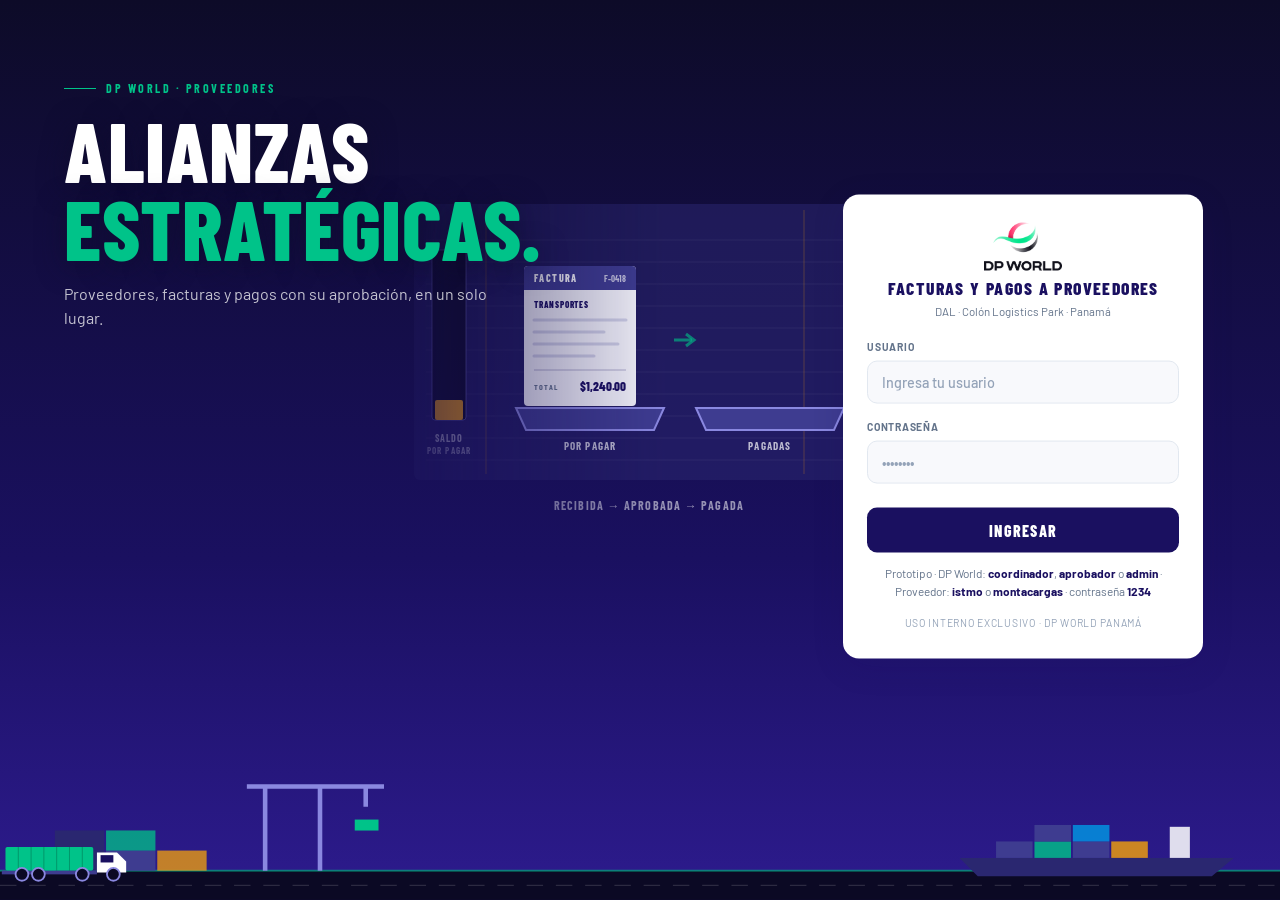
==== commit 35bb05d3: "Proveedores: lema Alianzas estratégicas, escena del kit y skill piezas-comunes - Login de Facturas y" ====
--- a/proveedores/index.html
+++ b/proveedores/index.html
@@ -193,8 +193,8 @@
   <div class="dpw-lg-art" aria-hidden="true"><svg data-dpw-art></svg></div>
   <div class="dpw-lg-hero">
     <div class="dpw-lg-kick">DP World · Proveedores</div>
-    <h1 class="dpw-lg-h1"><span>Cada factura,</span> <span>pagada</span> <em>a tiempo.</em></h1>
-    <p class="dpw-lg-lead">Registro de proveedores, facturas y pagos con su aprobación, en un solo lugar.</p>
+    <h1 class="dpw-lg-h1"><span>Alianzas</span> <em>estratégicas.</em></h1>
+    <p class="dpw-lg-lead">Proveedores, facturas y pagos con su aprobación, en un solo lugar.</p>
   </div>
   <svg class="dpw-lg-ground" data-dpw-ground aria-hidden="true"></svg>
   <div class="dpw-lg-card">
@@ -209,7 +209,7 @@
       <div class="dpw-lg-fg"><label class="dpw-lg-lbl" for="lgPass">Contraseña</label><input class="dpw-lg-in" id="lgPass" type="password" placeholder="••••••••" autocomplete="current-password"></div>
       <button class="dpw-lg-btn" type="submit">Ingresar</button>
     </form>
-    <div class="demo-note">Prototipo · usuarios <b>coordinador</b>, <b>aprobador</b> o <b>admin</b> · contraseña <b>1234</b></div>
+    <div class="demo-note">Prototipo · DP World: <b>coordinador</b>, <b>aprobador</b> o <b>admin</b> · Proveedor: <b>istmo</b> o <b>montacargas</b> · contraseña <b>1234</b></div>
     <div class="dpw-lg-foot">Uso interno exclusivo · DP World Panamá</div>
   </div>
 </div>
@@ -244,7 +244,6 @@
 
 <script src="dpw/dpw-shell.js"></script>
 <script src="dpw/dpw-escenas.js"></script>
-<script src="escena-libro.js"></script>
 <script>
 'use strict';
 /* ════════════════════════════════════════════════════════════════════
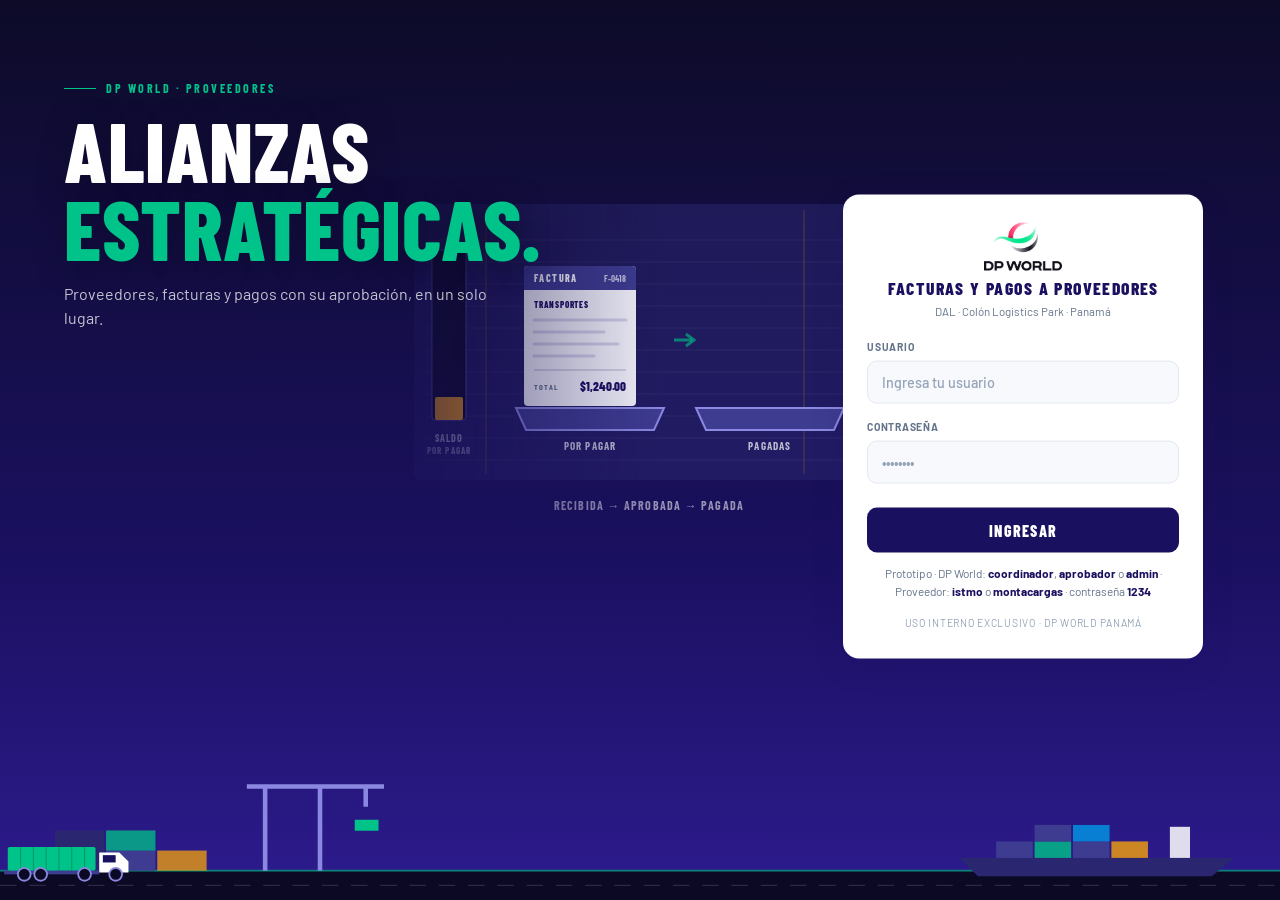
==== commit 48ab272f: "Proveedores: «Quién cambia cada estado» en Facturas y copia del skill En Facturas, el enlace «Quién " ====
--- a/proveedores/index.html
+++ b/proveedores/index.html
@@ -612,7 +612,7 @@
   const provs=[...S.db.proveedores].sort((a,b)=>a.nombre.localeCompare(b.nombre)),pv=esProv();
   return '<div class="vhead"><div><h1 class="vtitle">'+(pv?'Mis facturas':'Facturas')+'</h1><p class="vsub">Recibida → validada contra el respaldo aprobado por correo → aprobada para pago → pagada.</p></div>'+
     (pv?'<button class="btn pri" data-act="nuevaFac">Subir factura fiscal</button>':PUEDE.registrar()?'<button class="btn pri" data-act="nuevaFac">Registrar factura</button>':'')+'</div>'+
-    '<div class="aviso info">'+PROCESO+'</div>'+
+    '<div class="aviso info">'+PROCESO+' <button type="button" class="link" data-act="verEstados">Quién cambia cada estado</button></div>'+
     '<div class="filtros"><input class="in" placeholder="Buscar por número, orden de compra, concepto o file" data-f="fq" value="'+esc(S.f.fq)+'">'+
     (pv?'':'<select class="sel" data-f="fp"><option value="">Todos los proveedores</option>'+provs.map(p=>'<option value="'+p.id+'"'+(S.f.fp===p.id?' selected':'')+'>'+esc(p.nombre)+'</option>').join('')+'</select>')+
     '<select class="sel" data-f="fe"><option value="">Todos los estados</option><option value="abiertas"'+(S.f.fe==='abiertas'?' selected':'')+'>Con saldo</option><option value="vencidas"'+(S.f.fe==='vencidas'?' selected':'')+'>Vencidas</option>'+Object.entries(ESTADO_FAC).map(([k,v])=>'<option value="'+k+'"'+(S.f.fe===k?' selected':'')+'>'+v[0]+'</option>').join('')+'</select></div>'+
@@ -789,6 +789,25 @@
   enlazarFac(f);
 }
 
+/* quién cambia cada estado: unos los cambia una persona con su botón; otros los calcula la app con los pagos y las fechas */
+function verEstados(){
+  const tarjeta=(c,q,t)=>'<div class="nt-i" style="display:grid;gap:4px;justify-content:stretch"><div style="display:block">'+c+'</div>'+(q?'<b style="font-size:13.5px">'+q+'</b>':'')+'<span style="font-size:13px">'+t+'</span></div>';
+  const tit=t=>'<h2 style="font:800 14px var(--fd);letter-spacing:1px;text-transform:uppercase;color:var(--ind-t);margin:0 0 8px">'+t+'</h2>';
+  modal('Quién cambia cada estado',
+    tit('Los cambia una persona')+'<div class="grid" style="gap:6px;margin-bottom:16px">'+
+      tarjeta(chip('recibida',ESTADO_FAC),'Proveedor o coordinador','Al subir o registrar la factura fiscal con su archivo y los datos del correo de aprobación.')+
+      tarjeta(chip('validada',ESTADO_FAC),'Coordinador o administrador','«Marcar validada»: con archivo y los tres puntos de revisión contra el respaldo aprobado por correo.')+
+      tarjeta(chip('aprobada',ESTADO_FAC),'Aprobador o administrador','«Aprobar para pago». Nadie aprueba lo que registró.')+
+      tarjeta(chip('rechazada',ESTADO_FAC),'Coordinador si está recibida · aprobador o administrador hasta antes de pagar','«Rechazar», con motivo obligatorio.')+
+    '</div>'+tit('Los calcula la app')+'<div class="grid" style="gap:6px;margin-bottom:12px">'+
+      tarjeta(chip('en_pago',ESTADO_FAC),'','Una solicitud de pago abierta (solicitada o autorizada) incluye la factura.')+
+      tarjeta(chip('parcial',ESTADO_FAC),'','Se ejecutó un pago, pero no cubre el total.')+
+      tarjeta(chip('pagada',ESTADO_FAC),'','Lo pagado cubre el total.')+
+      tarjeta('<span class="chip err">Vencida</span>','','Pasó la fecha de la factura más los días de crédito del proveedor y queda saldo.')+
+    '</div><p class="mut" style="margin:0">El pago tiene sus propios pasos: el coordinador lo solicita, otra persona (aprobador o administrador) lo autoriza y el coordinador registra la ejecución con la referencia bancaria. En ese momento las facturas pasan solas a Pagada o Pago parcial. Cada cambio queda en el historial y en la bitácora con nombre, fecha y hora.</p>',
+    [{t:'Entendido',cls:'pri',on:cerrarModal}]);
+}
+
 /* ════════ PAGOS ════════ */
 function vPagos(){
   return '<div class="vhead"><div><h1 class="vtitle">'+(esProv()?'Mis pagos':'Pagos')+'</h1><p class="vsub">Solicitud → autorización por otra persona → ejecución con referencia bancaria.</p></div>'+
@@ -1380,7 +1399,7 @@
   salir,cerrarModal,
   fondoModal:(id,el,e)=>{if(e.target===el)cerrarModal();},
   nuevoProv,nuevaFac,nuevoPago:()=>nuevoPago(),
-  verProv,verFac,verPago,verArchivo,quitarArchivo,verReclamo,nuevoReclamo:id=>nuevoReclamo(id),verCelda,
+  verProv,verFac,verPago,verArchivo,quitarArchivo,verEstados,verReclamo,nuevoReclamo:id=>nuevoReclamo(id),verCelda,
   marcarLeidas,abrirAviso,avisoSw,tutSaltar:()=>cerrarTutorial(),tutAnt:()=>pasoTutorial(-1),tutSig:()=>_tour&&_tour.i===_tour.pasos.length-1?cerrarTutorial():pasoTutorial(1),irVista:id=>ir(id),pushOn:pushActivar,pushOff:pushDesactivar,pushTest:pushProbar,waOpen:()=>waMenu($('waMenu').hidden),waGo:()=>waMenu(false),
   guardarWa:async()=>{WA_CONTACTOS.forEach(([k])=>S.db.wa[k]=$('wa_'+k).value.trim());await api.parametros({});await api.registrar('Actualizó los contactos de WhatsApp','Parámetros');toast('Contactos guardados.');waPintar();},
   verCuenta:id=>{cerrarModal();S.f.ec=id;ir('cuenta');},
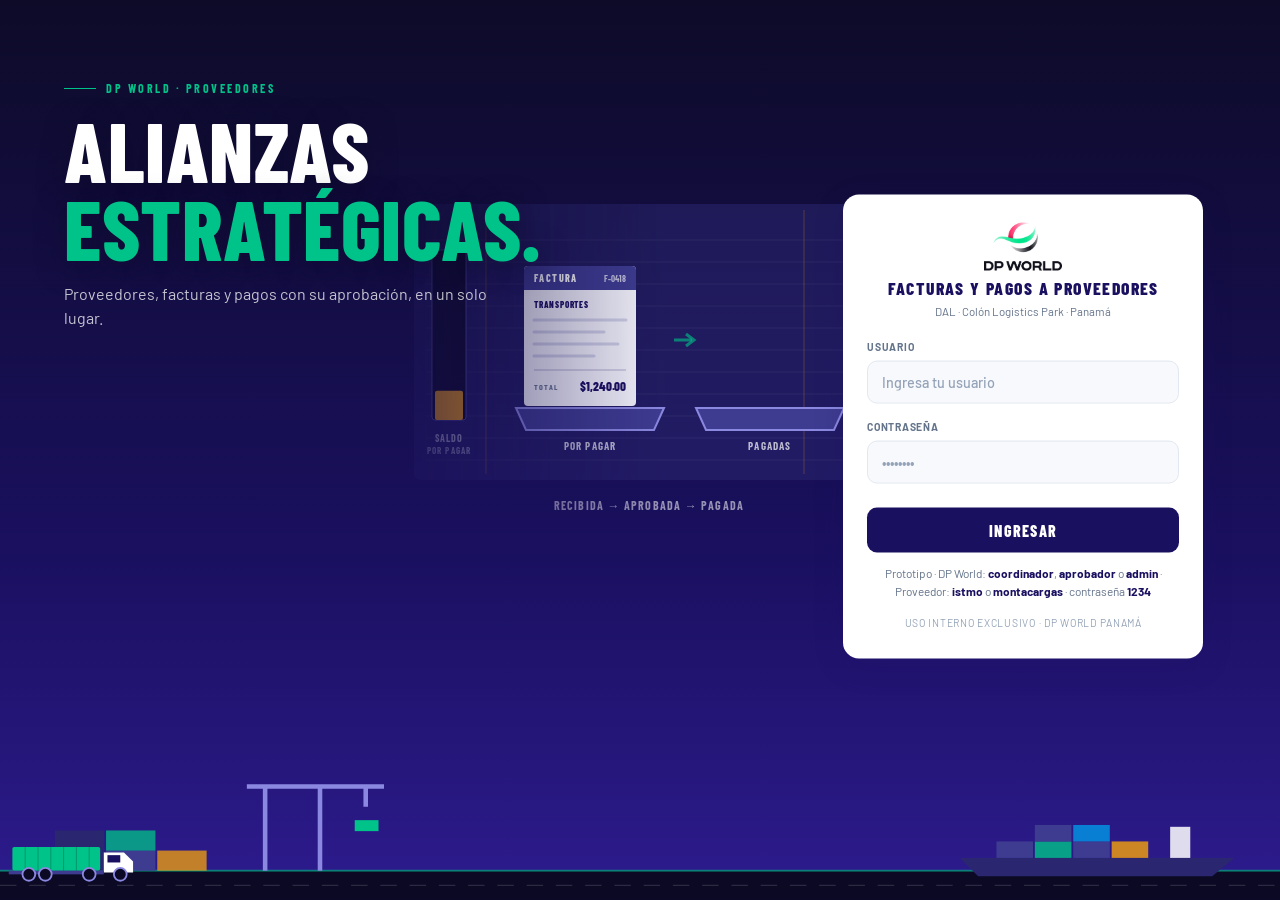
==== commit 1e0c25e9: "Proveedores: gastos fijos con cargo automático el día del mes - Nueva sección Gastos fijos: concepto" ====
--- a/proveedores/index.html
+++ b/proveedores/index.html
@@ -171,6 +171,7 @@
 .mapa .c.rojo{background:rgba(232,0,61,.13);border-color:rgba(232,0,61,.45);color:var(--err)}
 .mapa .c.ambar{background:var(--warn-bg);border-color:rgba(245,162,11,.45);color:var(--warn)}
 .mapa .c.vac{color:var(--t3);cursor:default}
+.mapa .c.gris{background:var(--neu-bg);border-color:var(--b2);border-style:dashed;color:var(--t2)}
 .mapa td.pv{position:sticky;left:0;background:var(--card);z-index:1;min-width:170px}
 @media (max-width:640px){.mapa td.pv{min-width:124px;font-size:13px}.mapa .c{min-width:84px}}
 .ley{display:flex;gap:14px;flex-wrap:wrap;font-size:13px;color:var(--t2);margin:0 0 12px}
@@ -257,7 +258,7 @@
   async cargar(){
     let d=null;try{d=JSON.parse(localStorage.getItem(KEY));}catch(e){}
     if(!d||!d.proveedores){d=demo();localStorage.setItem(KEY,JSON.stringify(d));}
-    d.bitacora=d.bitacora||[];d.reclamos=d.reclamos||[];d.notifs=d.notifs||[];d.wa=d.wa||{};
+    d.bitacora=d.bitacora||[];d.reclamos=d.reclamos||[];d.notifs=d.notifs||[];d.wa=d.wa||{};d.fijos=d.fijos||[];
     /* datos guardados antes del portal de proveedores: se agregan los usuarios de ejemplo de proveedor */
     if(!d.usuarios.some(u=>u.rol==='proveedor'))demo().usuarios.filter(u=>u.rol==='proveedor').forEach(u=>{if(!d.usuarios.some(x=>x.u===u.u))d.usuarios.push(u);});
     return d;
@@ -302,6 +303,8 @@
 const dif=(a,b)=>Math.round((new Date(a+'T12:00:00')-new Date(b+'T12:00:00'))/864e5);
 const fecha=f=>{if(!f)return '—';const[y,m,d]=f.split('-');return d+'/'+m+'/'+y;};
 const ahora=()=>{const d=new Date();return iso(d)+' '+String(d.getHours()).padStart(2,'0')+':'+String(d.getMinutes()).padStart(2,'0');};
+const diaDelMes=(per,dia)=>{const [y,m]=per.split('-').map(Number),ult=new Date(y,m,0).getDate();return per+'-'+String(Math.min(+dia||1,ult)).padStart(2,'0');};
+const mesSig=(per,n)=>{const [y,m]=per.split('-').map(Number),x=new Date(y,m-1+(n||1),1);return x.getFullYear()+'-'+String(x.getMonth()+1).padStart(2,'0');};
 const uid=p=>p+Date.now().toString(36)+Math.random().toString(36).slice(2,6);
 let _t;function toast(m,mal){let t=document.querySelector('.toast');if(!t){t=document.createElement('div');document.body.appendChild(t);}t.className='toast'+(mal?' mal':'');t.textContent=m;t.hidden=false;clearTimeout(_t);_t=setTimeout(()=>t.hidden=true,3600);}
 DPW.aviso=m=>toast(m);
@@ -325,25 +328,45 @@
       .concat(estado!=='recibida'?[{t:d(fe+2)+' 10:15',u:'Coordinador Administrativo',a:'Validó la factura contra la orden de compra'}]:[])
       .concat(estado==='aprobada'?[{t:d(fe+3)+' 15:30',u:'Aprobador de Pagos',a:'Aprobó la factura para pago'}]:[]),
       aprobCorreo:{por:'Rolando M. · Compras DP World',fecha:d(fe-3),ref:'Respaldo '+num}},extra||{});};
+  /* gastos fijos: el día indicado de cada mes se genera el cargo y el proveedor sube su factura fiscal sobre él */
+  const mesRel=n=>{const [y,m]=H.split('-').map(Number),x=new Date(y,m-1+n,1);return x.getFullYear()+'-'+String(x.getMonth()+1).padStart(2,'0');};
+  const n4=()=>Math.floor(Math.random()*90+10);
+  const GX=(id,cod,provId,concepto,monto,dia,tol,desde)=>({id,codigo:cod,provId,concepto,monto,conItbms:true,dia,tolerancia:tol,desde,hasta:'',activo:true,creadoPor:'coordinador',creado:d(-100)+' 09:00',
+    log:[{t:d(-100)+' 09:00',u:'Coordinador Administrativo',a:'Registró el gasto fijo · '+money(monto)+' + ITBMS el día '+dia+' de cada mes'}]});
+  const fijos=[GX('x1','GF-001','p4','Vigilancia 24/7',5400,1,5,mesRel(-3)),GX('x2','GF-002','p3','Limpieza de bodega',950,5,10,mesRel(-3)),GX('x3','GF-003','p2','Alquiler montacargas 5 t',2600,25,5,mesRel(0))];
+  const FX=(id,g,rel,estado,num)=>{const pv=proveedores.find(x=>x.id===g.provId),per=mesRel(rel),fe=diaDelMes(per,g.dia),it=r2(g.monto*.07),gen=!num;
+    return {id,provId:g.provId,numero:num||'Por facturar · '+g.codigo+' '+per,fecha:fe,recibida:fe,vence:sumar(fe,pv.plazo),subtotal:g.monto,itbms:it,total:r2(g.monto+it),oc:'',file:'',concepto:g.concepto+' · '+per,estado,
+      check:{oc:estado!=='recibida',servicio:estado!=='recibida',fiscal:estado!=='recibida'},motivo:'',creadoPor:'sistema',fijoId:g.id,periodo:per,generada:true,fiscalPendiente:gen,
+      aprobCorreo:{por:'Gasto fijo '+g.codigo,fecha:g.desde+'-01',ref:'Contrato · '+g.concepto},
+      log:[{t:fe+' 06:00',u:'Sistema',a:'Generó el cargo del mes del gasto fijo '+g.codigo+' · '+money(r2(g.monto+it))}]
+        .concat(num?[{t:sumar(fe,1)+' 10:00',u:pv.contacto+' · '+pv.nombre,a:'Subió la factura fiscal '+num}]:[])
+        .concat(estado!=='recibida'?[{t:sumar(fe,2)+' 10:15',u:'Coordinador Administrativo',a:'Validó la factura contra el respaldo aprobado por correo'}]:[])
+        .concat(estado==='aprobada'?[{t:sumar(fe,3)+' 15:30',u:'Aprobador de Pagos',a:'Aprobó la factura para pago'}]:[])};};
   const facturas=[
     F('f1','p1','A-0418',-75,4200,'aprobada',{concepto:'Acarreo de contenedores BLB → DAL, semana 31',file:'CERNAC · FILE-2291'}),
     F('f2','p1','A-0433',-41,3850,'aprobada',{concepto:'Acarreo de contenedores, semana 36',file:'CERNAC · FILE-2340'}),
     F('f3','p1','A-0447',-12,5100,'validada',{concepto:'Acarreo y posicionamiento, semana 40',file:'Cliente retail · FILE-2388'}),
     F('f4','p2','MA-0977',-52,2600,'aprobada',{concepto:'Alquiler montacargas 5 t, mes anterior'}),
     F('f5','p2','MA-0990',-20,2600,'recibida',{concepto:'Alquiler montacargas 5 t, mes en curso'}),
-    F('f6','p3','LC-1205',-33,950,'aprobada',{concepto:'Limpieza de bodega, mes anterior'}),
-    F('f7','p3','LC-1219',-4,950,'recibida',{concepto:'Limpieza de bodega, mes en curso'}),
-    F('f8','p4','SP-2210',-95,5400,'aprobada',{concepto:'Vigilancia 24/7, trimestre anterior'}),
-    F('f9','p4','SP-2244',-28,5400,'aprobada',{concepto:'Vigilancia 24/7, mes anterior'}),
+    FX('f6',fijos[1],-1,'aprobada','LC-'+(1200+n4())),
+    FX('f7',fijos[1],0,'recibida',''),
+    FX('f8',fijos[0],-1,'aprobada','SP-'+(2200+n4())),
+    FX('f9',fijos[0],0,'recibida',''),
     F('f10','p5','EM-0311',-60,1850,'aprobada',{concepto:'Film stretch y esquineros'}),
     F('f11','p5','EM-0329',-9,2300,'validada',{concepto:'Pallets de madera tratada'}),
-    F('f12','p2','MA-0951',-110,2600,'aprobada',{concepto:'Alquiler montacargas 5 t'})
+    F('f12','p2','MA-0951',-110,2600,'aprobada',{concepto:'Alquiler montacargas 5 t'}),
+    FX('f13',fijos[0],-3,'aprobada','SP-'+(2100+n4())),FX('f14',fijos[0],-2,'aprobada','SP-'+(2150+n4())),
+    FX('f15',fijos[1],-3,'aprobada','LC-'+(1100+n4())),FX('f16',fijos[1],-2,'aprobada','LC-'+(1150+n4()))
   ];
   const pagos=[
     {id:'g1',numero:'PG-0001',provId:'p2',fecha:d(-60),metodo:'ACH',referencia:'ACH-558120',items:[{facId:'f12',monto:facturas[11].total}],total:facturas[11].total,estado:'pagado',creadoPor:'coordinador',autorizadoPor:'aprobador',ejecutado:d(-58),
       log:[{t:d(-60)+' 11:00',u:'Coordinador',a:'Solicitó el pago'},{t:d(-59)+' 09:30',u:'Aprobador',a:'Autorizó el pago'},{t:d(-58)+' 14:00',u:'Coordinador',a:'Registró la ejecución · ACH-558120'}]},
     {id:'g2',numero:'PG-0002',provId:'p4',fecha:d(-3),metodo:'Transferencia',referencia:'',items:[{facId:'f8',monto:facturas[7].total}],total:facturas[7].total,estado:'solicitado',creadoPor:'coordinador',autorizadoPor:'',ejecutado:'',
       log:[{t:d(-3)+' 10:00',u:'Coordinador',a:'Solicitó el pago'}]},
+    ...[['g4',-3,4],['g5',-2,6]].flatMap(([id,rel,base])=>[['x1','p4'],['x2','p3']].map(([gx,pv],k)=>{const f=facturas.find(x=>x.fijoId===gx&&x.periodo===mesRel(rel)),fp=sumar(f.vence,-2),ref='ACH-'+(600000+rel*-1000+k),num='PG-'+String(base+k).padStart(4,'0');
+      f.log.push({t:fp+' 11:00',u:'Coordinador Administrativo',a:'Pagada con '+num+' · '+ref+' · '+money(f.total)});
+      return {id:id+k,numero:num,provId:pv,fecha:fp,metodo:'ACH',referencia:ref,items:[{facId:f.id,monto:f.total}],total:f.total,estado:'pagado',creadoPor:'coordinador',autorizadoPor:'aprobador',ejecutado:fp,
+        log:[{t:fp+' 09:00',u:'Coordinador',a:'Solicitó el pago'},{t:fp+' 10:00',u:'Aprobador',a:'Autorizó el pago'},{t:fp+' 11:00',u:'Coordinador',a:'Registró la ejecución · '+ref}]};})),
     {id:'g3',numero:'PG-0003',provId:'p1',fecha:d(-2),metodo:'ACH',referencia:'',items:[{facId:'f1',monto:2000}],total:2000,estado:'autorizado',creadoPor:'coordinador',autorizadoPor:'aprobador',ejecutado:'',
       log:[{t:d(-2)+' 09:00',u:'Coordinador',a:'Solicitó el pago (abono parcial)'},{t:d(-1)+' 16:20',u:'Aprobador',a:'Autorizó el pago'}]}
   ];
@@ -371,11 +394,11 @@
   facturas[0].log.push({t:d(-2)+' 09:00',u:'Coordinador Administrativo',a:'Incluida en la solicitud de pago PG-0003 por '+money(2000)});
   pagos.forEach(g=>g.log.forEach(l=>{l.u=l.u==='Coordinador'?'Coordinador Administrativo':l.u==='Aprobador'?'Aprobador de Pagos':l.u;}));
   proveedores.forEach(pv=>pv.log.forEach(l=>{if(l.u==='Coordinador')l.u='Coordinador Administrativo';}));
-  return {proveedores,facturas,pagos,usuarios,parametros:{itbms:7},bitacora:[],reclamos,notifs:[],wa:{}};
+  return {proveedores,facturas,pagos,usuarios,parametros:{itbms:7},bitacora:[],reclamos,notifs:[],wa:{},fijos};
 }
 
 /* ── estado ── */
-const S={db:null,user:null,vista:'resumen',f:{pq:'',pe:'',fq:'',fe:'',fp:'',ge:'',ec:'',bq:'',bt:'',bu:'',bd:'',bh:'',re:'',mb:'',mm:''},bVer:100,ctxFac:null};
+const S={db:null,user:null,vista:'resumen',f:{pq:'',pe:'',fq:'',fe:'',fp:'',ge:'',ec:'',bq:'',bt:'',bu:'',bd:'',bh:'',re:'',mb:'',mm:'',ft:'',mt:''},bVer:100,ctxFac:null};
 const ROLES={coordinador:'Coordinador',aprobador:'Aprobador',admin:'Administrador',proveedor:'Proveedor'};
 const rol=()=>S.user&&S.user.rol;
 const quien=()=>S.user?S.user.nombre:'';
@@ -427,7 +450,8 @@
   const u=S.user.u,ap=PUEDE.aprobar(),re=PUEDE.registrar();
   return {
     provAprobar:ap?S.db.proveedores.filter(p=>p.estado==='solicitud'&&p.creadoPor!==u).length:0,
-    facValidar:re?S.db.facturas.filter(f=>f.estado==='recibida').length:0,
+    facValidar:re?S.db.facturas.filter(f=>f.estado==='recibida'&&!f.fiscalPendiente).length:0,
+    sinFiscal:re?S.db.facturas.filter(f=>f.estado==='recibida'&&f.fiscalPendiente).length:0,
     facAprobar:ap?S.db.facturas.filter(f=>f.estado==='validada'&&f.creadoPor!==u).length:0,
     pagAutorizar:ap?S.db.pagos.filter(g=>g.estado==='solicitado'&&g.creadoPor!==u).length:0,
     pagEjecutar:re?S.db.pagos.filter(g=>g.estado==='autorizado').length:0,
@@ -436,8 +460,8 @@
 }
 
 /* ════════ navegación ════════ */
-const VISTAS={resumen:vResumen,proveedores:vProveedores,facturas:vFacturas,pagos:vPagos,cuenta:vCuenta,mapa:vMapa,reclamos:vReclamos,bitacora:vBitacora,avisos:vAvisos,config:vConfig};
-const SOLO_INTERNAS=['proveedores','bitacora'];
+const VISTAS={resumen:vResumen,proveedores:vProveedores,facturas:vFacturas,pagos:vPagos,cuenta:vCuenta,mapa:vMapa,fijos:vFijos,reclamos:vReclamos,bitacora:vBitacora,avisos:vAvisos,config:vConfig};
+const SOLO_INTERNAS=['proveedores','bitacora','fijos'];
 function ir(v){S.vista=v;pintar();window.scrollTo(0,0);}
 function pintar(){
   if(!S.user)return;
@@ -448,6 +472,7 @@
     {id:'proveedores',label:'Proveedores',badge:p.provAprobar||0,hidden:pv,on:()=>ir('proveedores')},
     {id:'facturas',label:pv?'Mis facturas':'Facturas',badge:(p.facValidar+p.facAprobar)||0,on:()=>ir('facturas')},
     {id:'pagos',label:pv?'Mis pagos':'Pagos',badge:(p.pagAutorizar+p.pagEjecutar)||0,on:()=>ir('pagos')},
+    {id:'fijos',label:'Gastos fijos',hint:'cargos de cada mes',hidden:pv,on:()=>ir('fijos')},
     {id:'cuenta',label:'Estado de cuenta',on:()=>ir('cuenta')},
     {id:'mapa',label:'Mapa de pagos',hint:'pagadas y vencidas por mes',on:()=>ir('mapa')},
     {id:'reclamos',label:'Reclamos',badge:(pv?rcProv:p.reclamos)||0,on:()=>ir('reclamos')},
@@ -464,6 +489,7 @@
   if(S.vista==='cuenta')cuentaDetalle();
   if(S.vista==='bitacora')listaBitacora();
   if(S.vista==='mapa')pintarMapa();
+  if(S.vista==='fijos')listaFijos();
   if(S.vista==='reclamos')listaReclamos();
   if(S.vista==='avisos')listaAvisos();
   waPintar();
@@ -476,10 +502,11 @@
   const total=fs.reduce((s,x)=>s+x.c.saldo,0);
   const venc=fs.filter(x=>x.c.vencida),tv=venc.reduce((s,x)=>s+x.c.saldo,0);
   const sem=fs.filter(x=>!x.c.vencida&&x.c.dias>=-7),ts=sem.reduce((s,x)=>s+x.c.saldo,0);
-  const p=pendientes(),npend=Object.values(p).reduce((a,b)=>a+b,0);
+  const p=pendientes(),npend=Object.values(p).reduce((a,b)=>a+b,0)-p.sinFiscal;
   const tareas=[
     [p.provAprobar,'Proveedores por aprobar','proveedores','pe','solicitud'],
-    [p.facValidar,'Facturas por validar contra la orden de compra','facturas','fe','recibida'],
+    [p.facValidar,'Facturas por validar contra el respaldo aprobado','facturas','fe','recibida'],
+    [p.sinFiscal,'Cargos de gastos fijos esperando la factura fiscal del proveedor','facturas','ft','fijo'],
     [p.facAprobar,'Facturas por aprobar para pago','facturas','fe','validada'],
     [p.pagAutorizar,'Pagos por autorizar','pagos','ge','solicitado'],
     [p.pagEjecutar,'Pagos autorizados por ejecutar','pagos','ge','autorizado'],
@@ -495,9 +522,10 @@
   '<div class="grid kpis">'+
     '<div class="card kpi"><div class="l">Saldo por pagar</div><div class="v">'+money(total)+'</div><div class="s">'+fs.length+' facturas abiertas</div></div>'+
     '<div class="card kpi err"><div class="l">Vencido</div><div class="v">'+money(tv)+'</div><div class="s">'+(venc.length===1?'1 factura pasó su fecha':venc.length+' facturas pasaron su fecha')+'</div></div>'+
-    '<div class="card kpi warn"><div class="l">Vence en 7 días</div><div class="v">'+money(ts)+'</div><div class="s">'+sem.length+' facturas</div></div>'+
+    '<div class="card kpi warn"><div class="l">Vence en 7 días</div><div class="v">'+money(ts)+'</div><div class="s">'+sem.length+(sem.length===1?' factura':' facturas')+'</div></div>'+
     '<div class="card kpi ok"><div class="l">Pendientes para ti</div><div class="v">'+npend+'</div><div class="s">'+esc(ROLES[rol()])+'</div></div>'+
   '</div>'+
+  resumenFijos()+
   '<div class="grid two" style="margin-top:14px">'+
     '<div class="card"><h2>Antigüedad del saldo por proveedor</h2>'+
       (Object.keys(filas).length?'<div class="tw" style="border:0"><table><thead><tr><th>Proveedor</th>'+TRAMOS.map((t,i)=>'<th class="num'+(i>0&&i<4?' hide-sm':'')+'">'+t+'</th>').join('')+'<th class="num">Total</th></tr></thead><tbody>'+
@@ -615,18 +643,19 @@
     '<div class="aviso info">'+PROCESO+' <button type="button" class="link" data-act="verEstados">Quién cambia cada estado</button></div>'+
     '<div class="filtros"><input class="in" placeholder="Buscar por número, orden de compra, concepto o file" data-f="fq" value="'+esc(S.f.fq)+'">'+
     (pv?'':'<select class="sel" data-f="fp"><option value="">Todos los proveedores</option>'+provs.map(p=>'<option value="'+p.id+'"'+(S.f.fp===p.id?' selected':'')+'>'+esc(p.nombre)+'</option>').join('')+'</select>')+
+    '<select class="sel" data-f="ft"><option value="">Fijos y variables</option><option value="fijo"'+(S.f.ft==='fijo'?' selected':'')+'>Gastos fijos</option><option value="variable"'+(S.f.ft==='variable'?' selected':'')+'>Gastos variables</option></select>'+
     '<select class="sel" data-f="fe"><option value="">Todos los estados</option><option value="abiertas"'+(S.f.fe==='abiertas'?' selected':'')+'>Con saldo</option><option value="vencidas"'+(S.f.fe==='vencidas'?' selected':'')+'>Vencidas</option>'+Object.entries(ESTADO_FAC).map(([k,v])=>'<option value="'+k+'"'+(S.f.fe===k?' selected':'')+'>'+v[0]+'</option>').join('')+'</select></div>'+
     '<div id="lista"></div>';
 }
 function listaFac(){
   const q=S.f.fq.toLowerCase();
-  const l=facturasVisibles().map(f=>({f,c:calc(f)})).filter(({f,c})=>(!S.f.fp||f.provId===S.f.fp)&&
+  const l=facturasVisibles().map(f=>({f,c:calc(f)})).filter(({f,c})=>(!S.f.fp||f.provId===S.f.fp)&&(!S.f.ft||(S.f.ft==='fijo')===!!f.fijoId)&&
     (!S.f.fe||(S.f.fe==='abiertas'?c.saldo>0.004&&f.estado!=='rechazada':S.f.fe==='vencidas'?c.vencida:c.est===S.f.fe))&&
     (!q||(f.numero+' '+f.oc+' '+f.concepto+' '+f.file+' '+prov(f.provId).nombre).toLowerCase().includes(q)))
     .sort((a,b)=>a.f.vence.localeCompare(b.f.vence));
   const tot=l.reduce((s,x)=>s+(x.f.estado==='rechazada'?0:x.c.saldo),0);
   $('lista').innerHTML=l.length?'<div class="tw"><table><thead><tr><th>Factura</th>'+(esProv()?'':'<th>Proveedor</th>')+'<th class="hide-sm">Emisión</th><th>Vence</th><th class="num hide-sm">Total</th><th class="num">Saldo</th><th>Estado</th></tr></thead><tbody>'+
-    l.map(({f,c})=>'<tr class="clic" data-act="verFac" data-id="'+f.id+'"><td><div class="b">'+esc(f.numero)+'</div><div class="mut">'+esc(f.oc||'')+'</div>'+((f.adjuntos||[]).length||f.estado!=='recibida'?'':'<div style="color:var(--warn);font-size:12px;font-weight:700">Sin archivo</div>')+'</td>'+(esProv()?'':'<td>'+esc(prov(f.provId).nombre)+'</td>')+'<td class="hide-sm">'+fecha(f.fecha)+'</td><td>'+fecha(f.vence)+(c.vencida?'<div style="color:var(--err);font-size:12px;font-weight:700">Vencida hace '+c.dias+' d</div>':c.saldo>0.004&&f.estado!=='rechazada'&&c.dias>=-7?'<div style="color:var(--warn);font-size:12px;font-weight:700">'+(c.dias===0?'Vence hoy':'En '+(-c.dias)+' d')+'</div>':'')+'</td><td class="num hide-sm">'+money(f.total)+'</td><td class="num b">'+(f.estado==='rechazada'?'<span class="mut">—</span>':money(c.saldo))+'</td><td>'+chip(c.est,ESTADO_FAC)+'</td></tr>').join('')+
+    l.map(({f,c})=>'<tr class="clic" data-act="verFac" data-id="'+f.id+'"><td><div class="b">'+esc(f.numero)+'</div><div class="mut">'+esc(f.oc||'')+'</div>'+(f.fijoId?'<span class="chip ind" style="margin-top:3px">Gasto fijo</span>':'')+(f.fiscalPendiente?'<div style="color:var(--warn);font-size:12px;font-weight:700">Falta factura fiscal</div>':(f.adjuntos||[]).length||f.estado!=='recibida'?'':'<div style="color:var(--warn);font-size:12px;font-weight:700">Sin archivo</div>')+'</td>'+(esProv()?'':'<td>'+esc(prov(f.provId).nombre)+'</td>')+'<td class="hide-sm">'+fecha(f.fecha)+'</td><td>'+fecha(f.vence)+(c.vencida?'<div style="color:var(--err);font-size:12px;font-weight:700">Vencida hace '+c.dias+' d</div>':c.saldo>0.004&&f.estado!=='rechazada'&&c.dias>=-7?'<div style="color:var(--warn);font-size:12px;font-weight:700">'+(c.dias===0?'Vence hoy':'En '+(-c.dias)+' d')+'</div>':'')+'</td><td class="num hide-sm">'+money(f.total)+'</td><td class="num b">'+(f.estado==='rechazada'?'<span class="mut">—</span>':money(c.saldo))+'</td><td>'+chip(c.est,ESTADO_FAC)+'</td></tr>').join('')+
     '</tbody></table></div><div class="tot"><span class="mut">'+l.length+' facturas</span><span>Saldo <b>'+money(tot)+'</b></span></div>':'<div class="card vacio">No hay facturas con ese filtro.</div>';
 }
 function formFac(f){
@@ -706,6 +735,7 @@
     acc.unshift({t:'Editar',on:()=>editarFac(id)});
     acc.unshift({t:'Marcar validada',cls:'pri',on:async()=>{
       const ch={};CHECK.forEach(([k])=>ch[k]=$('ck_'+k).checked);
+      if(f.fiscalPendiente)return toast('Falta la factura fiscal de este cargo: súbela con «Subir factura fiscal».',true);
       if(!(f.adjuntos||[]).length)return toast('Para validar, adjunta primero el archivo de la factura.',true);
       if(!CHECK.every(([k])=>ch[k]))return toast('Para validar, confirma los tres puntos de revisión.',true);
       f.check=ch;f.estado='validada';f.log.push({t:ahora(),u:quien(),a:'Validó la factura contra el respaldo aprobado por correo'});await api.guardar('facturas',f);
@@ -728,11 +758,14 @@
   if(esProv()){const abierto=S.db.reclamos.find(r=>r.facId===id&&r.estado!=='cerrado');
     if(abierto)acc.unshift({t:'Ver reclamo '+abierto.numero,on:()=>verReclamo(abierto.id)});
     else if(c.vencida)acc.unshift({t:'Hacer reclamo',cls:'pri',on:()=>nuevoReclamo(id)});}
+  if(f.fiscalPendiente&&f.estado==='recibida'&&(PUEDE.registrar()||(esProv()&&f.provId===miProv())))acc.unshift({t:'Subir factura fiscal',cls:'pri',on:()=>completarFijo(id)});
+  if(f.fiscalPendiente)acc.splice(acc.findIndex(a=>a.t==='Editar'),acc.some(a=>a.t==='Editar')?1:0);
   S.ctxFac=id;
   const pagos=S.db.pagos.filter(g=>g.items.some(i=>i.facId===id)),rcs=S.db.reclamos.filter(r=>r.facId===id);
   const ap=f.aprobCorreo||{};
   modal('Factura '+f.numero,
     (c.vencida?'<div class="aviso err"><b>Vencida hace '+c.dias+' días.</b> Venció el '+fecha(f.vence)+'.</div>':'')+
+    (f.fijoId?(()=>{const g=fijo(f.fijoId);return '<div class="aviso info"><b>Gasto fijo '+esc(g?g.codigo:'')+'</b> · '+esc(g?g.concepto:'')+' · cargo de '+esc(mesNombre(f.periodo))+'.'+(f.fiscalPendiente?' La app lo generó el '+fecha(f.fecha)+' por el monto pactado; <b>falta la factura fiscal</b> del proveedor.':'')+(f.variacion?' Variación contra el monto pactado: '+f.variacion+'.':'')+'</div>';})():'')+
     (f.estado==='rechazada'?'<div class="aviso err"><b>Rechazada:</b> '+esc(f.motivo)+'</div>':'')+
     '<div style="margin-bottom:14px">'+chip(c.est,ESTADO_FAC)+' <span class="mut">'+esc(p.nombre)+'</span></div>'+
     '<div class="kv">'+[['Orden de compra',f.oc],['Emisión',fecha(f.fecha)],['Vence',fecha(f.vence)],['Subtotal',money(f.subtotal)],['ITBMS',money(f.itbms)],['Total',money(f.total)],['Pagado',money(c.pagado)],['En solicitud de pago',money(c.comprometido)],['Saldo',money(c.saldo)],['Concepto',f.concepto]].concat(esProv()?[]:[['Cliente o file',f.file]]).concat([['Recibida',fecha(f.recibida)],['Respaldo aprobado por',ap.por],['Fecha del correo',ap.fecha?fecha(ap.fecha):''],['Referencia del correo',ap.ref]]).map(([k,v])=>'<div><span>'+k+'</span><b>'+esc(v||'—')+'</b></div>').join('')+'</div>'+
@@ -795,6 +828,7 @@
   const tit=t=>'<h2 style="font:800 14px var(--fd);letter-spacing:1px;text-transform:uppercase;color:var(--ind-t);margin:0 0 8px">'+t+'</h2>';
   modal('Quién cambia cada estado',
     tit('Los cambia una persona')+'<div class="grid" style="gap:6px;margin-bottom:16px">'+
+      tarjeta('<span class="chip ind">Gasto fijo</span> <span class="chip warn">Falta factura fiscal</span>','La app, el día del mes indicado','Genera el cargo del mes por el monto pactado. El proveedor (o el coordinador) sube la factura fiscal sobre él; si el monto varía más que la tolerancia, se pide el motivo. Después sigue igual que cualquier factura.')+
       tarjeta(chip('recibida',ESTADO_FAC),'Proveedor o coordinador','Al subir o registrar la factura fiscal con su archivo y los datos del correo de aprobación.')+
       tarjeta(chip('validada',ESTADO_FAC),'Coordinador o administrador','«Marcar validada»: con archivo y los tres puntos de revisión contra el respaldo aprobado por correo.')+
       tarjeta(chip('aprobada',ESTADO_FAC),'Aprobador o administrador','«Aprobar para pago». Nadie aprueba lo que registró.')+
@@ -939,6 +973,7 @@
   S.db.proveedores.forEach(p=>(p.log||[]).forEach(l=>e.push({t:l.t,u:l.u,a:l.a,tipo:'Proveedor',doc:p.codigo,prov:p.nombre,act:'verProv',id:p.id,txt:p.ruc})));
   S.db.facturas.forEach(f=>{const p=prov(f.provId);(f.log||[]).forEach(l=>e.push({t:l.t,u:l.u,a:l.a,tipo:'Factura',doc:'Factura '+f.numero,prov:p?p.nombre:'',act:'verFac',id:f.id,txt:f.oc}));});
   S.db.pagos.forEach(g=>{const p=prov(g.provId),nums=g.items.map(i=>{const f=fac(i.facId);return f?f.numero:'';}).join(' ');(g.log||[]).forEach(l=>e.push({t:l.t,u:l.u,a:l.a,tipo:'Pago',doc:'Pago '+g.numero,prov:p?p.nombre:'',act:'verPago',id:g.id,txt:nums+' '+g.referencia}));});
+  (S.db.fijos||[]).forEach(g=>{const p=prov(g.provId);(g.log||[]).forEach(l=>e.push({t:l.t,u:l.u,a:l.a,tipo:'Gasto fijo',doc:g.codigo+' · '+g.concepto,prov:p?p.nombre:'',act:'verFijo',id:g.id,txt:''}));});
   S.db.reclamos.forEach(r=>{const p=prov(r.provId),f=fac(r.facId);r.hilo.forEach((h,i)=>e.push({t:h.t,u:h.u,a:(i===0?'Abrió el reclamo · '+TIPO_RC[r.tipo]+': ':h.lado==='dpw'?'Respondió'+(h.fechaProg?' · pago programado para el '+fecha(h.fechaProg):'')+': ':'Escribió: ')+h.texto,tipo:'Reclamo',doc:r.numero+' · '+(f?f.numero:''),prov:p?p.nombre:'',act:'verReclamo',id:r.id,txt:''}));
     (r.log||[]).forEach(l=>e.push({t:l.t,u:l.u,a:l.a,tipo:'Reclamo',doc:r.numero,prov:p?p.nombre:'',act:'verReclamo',id:r.id,txt:''}));});
   (S.db.bitacora||[]).forEach(l=>e.push({t:l.t,u:l.u,a:l.a,tipo:'Configuración',doc:l.doc,prov:'',act:'',id:'',txt:''}));
@@ -954,13 +989,13 @@
   return '<div class="vhead"><div><h1 class="vtitle">Bitácora</h1><p class="vsub">Cada acción con quién la hizo y cuándo: registros, archivos, validaciones, aprobaciones, pagos y cambios de configuración.</p></div>'+
     '<div class="noprint" style="display:flex;gap:8px"><button class="btn" data-act="csvBitacora">Exportar CSV</button><button class="btn" data-act="imprimir">Imprimir</button></div></div>'+
     '<div class="filtros"><input class="in" placeholder="Buscar por factura, pago, proveedor, acción o referencia" data-f="bq" value="'+esc(S.f.bq)+'">'+
-    '<select class="sel" data-f="bt"><option value="">Todo</option>'+['Proveedor','Factura','Pago','Reclamo','Configuración'].map(t=>'<option'+(S.f.bt===t?' selected':'')+'>'+t+'</option>').join('')+'</select>'+
+    '<select class="sel" data-f="bt"><option value="">Todo</option>'+['Proveedor','Factura','Pago','Gasto fijo','Reclamo','Configuración'].map(t=>'<option'+(S.f.bt===t?' selected':'')+'>'+t+'</option>').join('')+'</select>'+
     '<select class="sel" data-f="bu"><option value="">Todos los usuarios</option>'+usuarios.map(u=>'<option'+(S.f.bu===u?' selected':'')+'>'+esc(u)+'</option>').join('')+'</select>'+
     '<label class="f" style="flex:0 1 160px"><span>Desde</span><input class="in" type="date" data-f="bd" value="'+esc(S.f.bd)+'"></label>'+
     '<label class="f" style="flex:0 1 160px"><span>Hasta</span><input class="in" type="date" data-f="bh" value="'+esc(S.f.bh)+'"></label></div>'+
     '<div id="lista"></div>';
 }
-const TIPO_CHIP={Proveedor:'ind',Factura:'info',Pago:'ok',Reclamo:'warn','Configuración':''};
+const TIPO_CHIP={Proveedor:'ind',Factura:'info',Pago:'ok','Gasto fijo':'ind',Reclamo:'warn','Configuración':''};
 function listaBitacora(){
   const l=filtrarBitacora(),ver=l.slice(0,S.bVer);
   $('lista').innerHTML=l.length?'<div class="tw"><table><thead><tr><th>Fecha y hora</th><th>Usuario</th><th>Acción</th><th class="hide-sm">Documento</th><th class="hide-sm">Proveedor</th></tr></thead><tbody>'+
@@ -1113,21 +1148,28 @@
   const base=S.f.mb||'vence',n=S.f.mm||'6';
   return '<div class="vhead"><div><h1 class="vtitle">Mapa de pagos</h1><p class="vsub">'+(esProv()?'Tus facturas por mes':'Proveedores por mes')+': pagadas en verde, vencidas en rojo, por vencer en ámbar. Toca una celda para ver sus facturas.</p></div></div>'+
     '<div class="filtros"><select class="sel" data-f="mb"><option value="vence"'+(base==='vence'?' selected':'')+'>Por mes de vencimiento</option><option value="fecha"'+(base==='fecha'?' selected':'')+'>Por mes de la factura</option></select>'+
-    '<select class="sel" data-f="mm">'+['6','12'].map(x=>'<option value="'+x+'"'+(n===x?' selected':'')+'>Últimos '+x+' meses</option>').join('')+'</select></div>'+
-    '<div class="ley"><span><i style="background:#00C389"></i>Pagadas</span><span><i style="background:#E8003D"></i>Vencidas sin pagar</span><span><i style="background:#f5a20b"></i>Por vencer o pago parcial al día</span></div><div id="lista"></div>';
+    '<select class="sel" data-f="mm">'+['6','12'].map(x=>'<option value="'+x+'"'+(n===x?' selected':'')+'>Últimos '+x+' meses y 2 próximos</option>').join('')+'</select>'+
+    '<select class="sel" data-f="mt"><option value="">Fijos y variables</option><option value="fijo"'+(S.f.mt==='fijo'?' selected':'')+'>Solo gastos fijos</option><option value="variable"'+(S.f.mt==='variable'?' selected':'')+'>Solo gastos variables</option></select></div>'+
+    '<div class="ley"><span><i style="background:#00C389"></i>Pagadas</span><span><i style="background:#E8003D"></i>Vencidas sin pagar</span><span><i style="background:#f5a20b"></i>Por vencer o pago parcial al día</span><span><i style="background:#8a90a6"></i>Programado: gasto fijo que aún no llega a su día</span></div><div id="lista"></div>';
 }
 function mesesMapa(){
   const n=+(S.f.mm||6),[y,m]=hoy().split('-').map(Number),out=[];
-  for(let i=n-2;i>=-1;i--){const d=new Date(y,m-1-i,1);out.push(d.getFullYear()+'-'+String(d.getMonth()+1).padStart(2,'0'));}
+  for(let i=n-2;i>=-2;i--){const d=new Date(y,m-1-i,1);out.push(d.getFullYear()+'-'+String(d.getMonth()+1).padStart(2,'0'));}
   return out;
 }
 function celdasMapa(){
   const base=S.f.mb||'vence',meses=mesesMapa(),cel={};
-  facturasVisibles().filter(f=>f.estado!=='rechazada').forEach(f=>{
+  const nueva=()=>({pag:0,venc:0,pend:0,prog:0,mPag:0,mVenc:0,mPend:0,mProg:0,total:0,ids:[],progs:[]});
+  facturasVisibles().filter(f=>f.estado!=='rechazada'&&(!S.f.mt||(S.f.mt==='fijo')===!!f.fijoId)).forEach(f=>{
     const k=(base==='fecha'?f.fecha:f.vence).slice(0,7);if(!meses.includes(k))return;
-    const c=calc(f),x=cel[f.provId+'|'+k]=cel[f.provId+'|'+k]||{pag:0,venc:0,pend:0,mPag:0,mVenc:0,mPend:0,total:0,ids:[]};
+    const c=calc(f),x=cel[f.provId+'|'+k]=cel[f.provId+'|'+k]||nueva();
     x.ids.push(f.id);x.total+=f.total;
     if(c.est==='pagada'){x.pag++;x.mPag+=f.total;}else if(c.vencida){x.venc++;x.mVenc+=c.saldo;x.mPag+=c.pagado;}else{x.pend++;x.mPend+=c.saldo;x.mPag+=c.pagado;}
+  });
+  /* gastos fijos programados: los meses cuyo cargo todavía no se generó */
+  if(S.f.mt!=='variable')cargosProgramados(meses[0],meses[meses.length-1]).forEach(q=>{
+    const k=(base==='fecha'?q.fecha:q.vence).slice(0,7);if(!meses.includes(k))return;
+    const x=cel[q.g.provId+'|'+k]=cel[q.g.provId+'|'+k]||nueva();x.prog++;x.mProg+=q.total;x.total+=q.total;x.progs.push(q);
   });
   return {meses,cel};
 }
@@ -1135,22 +1177,173 @@
   const {meses,cel}=celdasMapa();
   const provs=(esProv()?[prov(miProv())]:S.db.proveedores).filter(p=>meses.some(m=>cel[p.id+'|'+m])).sort((a,b)=>a.nombre.localeCompare(b.nombre));
   if(!provs.length){$('lista').innerHTML='<div class="card vacio">No hay facturas en estos meses.</div>';return;}
-  const tot=meses.map(m=>provs.reduce((t,p)=>{const x=cel[p.id+'|'+m];if(x){t.p+=x.mPag;t.v+=x.mVenc;t.e+=x.mPend;}return t;},{p:0,v:0,e:0}));
+  const tot=meses.map(m=>provs.reduce((t,p)=>{const x=cel[p.id+'|'+m];if(x){t.p+=x.mPag;t.v+=x.mVenc;t.e+=x.mPend;t.g+=x.mProg;}return t;},{p:0,v:0,e:0,g:0}));
   const mesLbl=k=>MESES[+k.slice(5)-1]+' '+k.slice(2,4);
   $('lista').innerHTML='<div class="tw mapa"><table><thead><tr><th>Proveedor</th>'+meses.map(m=>'<th class="mes'+(m===hoy().slice(0,7)?'" style="color:var(--ind-t)':'')+'">'+mesLbl(m)+'</th>').join('')+'</tr></thead><tbody>'+
     provs.map(p=>'<tr><td class="pv b">'+esc(p.nombre)+'<div class="mut">'+p.plazo+' días de crédito</div></td>'+meses.map(m=>{const x=cel[p.id+'|'+m];
       if(!x)return '<td class="cel"><span class="c vac">—</span></td>';
-      const cls=x.venc?'rojo':x.pend?'ambar':'verde',det=[x.pag?x.pag+' pagada'+(x.pag>1?'s':''):'',x.venc?x.venc+' vencida'+(x.venc>1?'s':''):'',x.pend?x.pend+' por vencer':''].filter(Boolean).join(' · ');
+      const cls=x.venc?'rojo':x.pend?'ambar':x.prog?'gris':'verde',det=[x.pag?x.pag+' pagada'+(x.pag>1?'s':''):'',x.venc?x.venc+' vencida'+(x.venc>1?'s':''):'',x.pend?x.pend+' por vencer':'',x.prog?x.prog+' programada'+(x.prog>1?'s':''):''].filter(Boolean).join(' · ');
       return '<td class="cel"><button type="button" class="c '+cls+'" data-act="verCelda" data-id="'+p.id+'|'+m+'" title="'+esc(p.nombre+' · '+mesLbl(m)+' · '+det)+'"><b>'+money(x.total)+'</b><small>'+det+'</small></button></td>';}).join('')+'</tr>').join('')+
-    '<tr><td class="pv b">Total del mes</td>'+tot.map(t=>'<td class="cel" style="font-size:12px;line-height:1.5">'+([t.p?'<span style="color:var(--ok);font-weight:700">'+money(t.p)+'</span>':'',t.v?'<span style="color:var(--err);font-weight:700">'+money(t.v)+'</span>':'',t.e?'<span style="color:var(--warn)">'+money(t.e)+'</span>':''].filter(Boolean).join('<br>')||'<span class="mut">—</span>')+'</td>').join('')+'</tr>'+
-    '</tbody></table></div><p class="mut" style="margin-top:8px">En la fila de totales: pagado en verde, vencido sin pagar en rojo y por vencer en ámbar.</p>';
+    '<tr><td class="pv b">Total del mes</td>'+tot.map(t=>'<td class="cel" style="font-size:12px;line-height:1.5">'+([t.p?'<span style="color:var(--ok);font-weight:700">'+money(t.p)+'</span>':'',t.v?'<span style="color:var(--err);font-weight:700">'+money(t.v)+'</span>':'',t.e?'<span style="color:var(--warn)">'+money(t.e)+'</span>':'',t.g?'<span style="color:var(--t3)">'+money(t.g)+'</span>':''].filter(Boolean).join('<br>')||'<span class="mut">—</span>')+'</td>').join('')+'</tr>'+
+    '</tbody></table></div><p class="mut" style="margin-top:8px">En la fila de totales: pagado en verde, vencido sin pagar en rojo, por vencer en ámbar y programado en gris.</p>';
   const tw=$('lista').querySelector('.tw');tw.scrollLeft=tw.scrollWidth;   // en el celular abre en los meses recientes
 }
 function verCelda(key){
   const [pid,m]=key.split('|'),{cel}=celdasMapa(),x=cel[key];if(!x)return;
   modal(prov(pid).nombre+' · '+MESES[+m.slice(5)-1]+' '+m.slice(0,4),'<div class="tw"><table><thead><tr><th>Factura</th><th>Vence</th><th class="num">Total</th><th class="num">Saldo</th><th>Estado</th></tr></thead><tbody>'+
-    x.ids.map(fac).sort((a,b)=>a.vence.localeCompare(b.vence)).map(f=>{const c=calc(f);return '<tr class="clic" data-act="verFac" data-id="'+f.id+'"><td class="b">'+esc(f.numero)+'</td><td>'+fecha(f.vence)+(c.vencida?'<div style="color:var(--err);font-size:12px;font-weight:700">Vencida hace '+c.dias+' d</div>':'')+'</td><td class="num">'+money(f.total)+'</td><td class="num b">'+money(c.saldo)+'</td><td>'+chip(c.est,ESTADO_FAC)+'</td></tr>';}).join('')+
+    x.progs.map(q=>'<tr'+(esProv()?'':' class="clic" data-act="verFijo" data-id="'+q.g.id+'"')+'><td class="b">'+esc(q.g.concepto)+'<div class="mut">Gasto fijo '+esc(q.g.codigo)+' · se genera el '+fecha(q.fecha)+'</div></td><td>'+fecha(q.vence)+'</td><td class="num">'+money(q.total)+'</td><td class="num b">'+money(q.total)+'</td><td><span class="chip">Programado</span></td></tr>').join('')+
+    x.ids.map(fac).sort((a,b)=>a.vence.localeCompare(b.vence)).map(f=>{const c=calc(f);return '<tr class="clic" data-act="verFac" data-id="'+f.id+'"><td class="b">'+esc(f.numero)+(f.fijoId?'<div class="mut">Gasto fijo</div>':'')+'</td><td>'+fecha(f.vence)+(c.vencida?'<div style="color:var(--err);font-size:12px;font-weight:700">Vencida hace '+c.dias+' d</div>':'')+'</td><td class="num">'+money(f.total)+'</td><td class="num b">'+money(c.saldo)+'</td><td>'+chip(c.est,ESTADO_FAC)+'</td></tr>';}).join('')+
     '</tbody></table></div>',[{t:'Cerrar',on:cerrarModal}]);
+}
+
+
+/* ════════ GASTOS FIJOS ════════
+   Pagos que se repiten cada mes por un monto casi igual (vigilancia, limpieza, alquileres).
+   El día indicado del mes la app genera el cargo como factura con el monto pactado («Falta factura fiscal»).
+   El proveedor (o el coordinador) sube la factura fiscal sobre ese cargo; el monto se puede ajustar y,
+   si la variación pasa la tolerancia, se pide el motivo. Después sigue el camino normal hasta pagada (verde en el mapa).
+   Los meses que aún no llegan a su día salen en gris en el mapa: así se ve todo lo que hay que pagar. */
+const fijo=id=>(S.db.fijos||[]).find(g=>g.id===id);
+const mesNombre=per=>{const n=['enero','febrero','marzo','abril','mayo','junio','julio','agosto','septiembre','octubre','noviembre','diciembre'];return n[+per.slice(5)-1]+' '+per.slice(0,4);};
+const totalFijo=g=>r2(g.monto+(g.conItbms?r2(g.monto*S.db.parametros.itbms/100):0));
+const vigente=(g,per)=>g.activo&&per>=g.desde&&(!g.hasta||per<=g.hasta);
+const cargoDe=(g,per)=>S.db.facturas.find(f=>f.fijoId===g.id&&f.periodo===per);
+/* genera los cargos cuyo día ya llegó (hasta 12 meses atrás si se registró con fecha pasada) */
+function generarFijos(){
+  let n=0;const H=hoy(),actual=H.slice(0,7);
+  (S.db.fijos||[]).forEach(g=>{
+    const pv=prov(g.provId);if(!pv)return;
+    for(let per=g.desde<mesSig(actual,-11)?mesSig(actual,-11):g.desde;per<=actual;per=mesSig(per)){
+      if(!vigente(g,per)||cargoDe(g,per))continue;
+      const fe=diaDelMes(per,g.dia);if(fe>H)continue;
+      const it=g.conItbms?r2(g.monto*S.db.parametros.itbms/100):0;
+      const f={id:uid('f'),provId:g.provId,numero:'Por facturar · '+g.codigo+' '+per,fecha:fe,recibida:fe,vence:sumar(fe,pv.plazo),subtotal:g.monto,itbms:it,total:r2(g.monto+it),oc:'',file:'',concepto:g.concepto+' · '+per,
+        estado:'recibida',check:{oc:false,servicio:false,fiscal:false},motivo:'',creadoPor:'sistema',fijoId:g.id,periodo:per,generada:true,fiscalPendiente:true,adjuntos:[],
+        aprobCorreo:{por:'Gasto fijo '+g.codigo,fecha:g.desde+'-01',ref:'Contrato · '+g.concepto},log:[{t:ahora(),u:'Sistema',a:'Generó el cargo del mes del gasto fijo '+g.codigo+' · '+money(r2(g.monto+it))}]};
+      S.db.facturas.push(f);n++;
+      notificar('fijo_cargo','Cargo de gasto fijo generado',pv.nombre+' · '+g.concepto+' · '+mesNombre(per)+' por '+money(f.total)+'. Falta la factura fiscal.',{act:'verFac',id:f.id});
+      notificar('p_fijo','Cargo de '+mesNombre(per),'Se generó el cargo de '+g.concepto+' por '+money(f.total)+'. Sube tu factura fiscal sobre él en Mis facturas.',{act:'verFac',id:f.id},{provId:g.provId});
+    }
+  });
+  if(n)api._persistir();
+  return n;
+}
+/* cargos que todavía no llegan a su día, entre dos meses */
+function cargosProgramados(desde,hasta){
+  const out=[],H=hoy();
+  (S.db.fijos||[]).filter(g=>!esProv()||g.provId===miProv()).forEach(g=>{const pv=prov(g.provId);if(!pv)return;
+    for(let per=desde;per<=hasta;per=mesSig(per)){if(!vigente(g,per)||cargoDe(g,per))continue;const fe=diaDelMes(per,g.dia);if(fe<=H)continue;
+      out.push({g,per,fecha:fe,vence:sumar(fe,pv.plazo),total:totalFijo(g)});}});
+  return out;
+}
+function estadoMes(g,per){
+  const f=cargoDe(g,per);
+  if(!f)return vigente(g,per)?['Programado · día '+Math.min(g.dia,+diaDelMes(per,g.dia).slice(8)),'']:['Fuera de vigencia',''];
+  const c=calc(f);if(f.estado==='rechazada')return ['Rechazado','err',f];
+  if(f.fiscalPendiente)return [c.vencida?'Vencido · falta factura fiscal':'Falta factura fiscal',c.vencida?'err':'warn',f];
+  if(c.est==='pagada')return ['Pagado','ok',f];
+  return [c.vencida?'Vencido':ESTADO_FAC[c.est][0],c.vencida?'err':ESTADO_FAC[c.est][1]||'info',f];
+}
+function vFijos(){
+  return '<div class="vhead"><div><h1 class="vtitle">Gastos fijos</h1><p class="vsub">Pagos que se repiten cada mes. El día indicado la app genera el cargo del mes y el proveedor sube su factura fiscal sobre él. Lo variable entra como factura normal.</p></div>'+
+    (PUEDE.registrar()?'<button class="btn pri" data-act="nuevoFijo">Nuevo gasto fijo</button>':'')+'</div><div id="lista"></div>';
+}
+function listaFijos(){
+  const per=hoy().slice(0,7),l=[...(S.db.fijos||[])].sort((a,b)=>(b.activo-a.activo)||a.codigo.localeCompare(b.codigo));
+  const mensual=l.filter(g=>vigente(g,per)).reduce((s,g)=>s+totalFijo(g),0);
+  $('lista').innerHTML=(l.length?'<div class="tw"><table><thead><tr><th>Gasto fijo</th><th class="hide-sm">Proveedor</th><th class="num">Monto mensual</th><th class="hide-sm">Día</th><th>'+esc(mesNombre(per))+'</th></tr></thead><tbody>'+
+    l.map(g=>{const e=estadoMes(g,per);return '<tr class="clic" data-act="verFijo" data-id="'+g.id+'"><td><div class="b">'+esc(g.concepto)+'</div><div class="mut">'+esc(g.codigo)+(g.activo?'':' · pausado')+'</div><div class="mut show-sm">'+esc((prov(g.provId)||{}).nombre||'')+'</div></td><td class="hide-sm">'+esc((prov(g.provId)||{}).nombre||'')+'</td>'+
+      '<td class="num b">'+money(totalFijo(g))+'<div class="mut">tolerancia '+g.tolerancia+' %</div></td><td class="hide-sm">'+g.dia+' de cada mes</td><td><span class="chip '+e[1]+'">'+esc(e[0])+'</span></td></tr>';}).join('')+
+    '</tbody></table></div><div class="tot"><span class="mut">'+l.filter(g=>g.activo).length+' activos</span><span>Compromiso mensual <b>'+money(mensual)+'</b></span></div>'
+    :'<div class="card vacio">No hay gastos fijos. Regístralos para que la app genere sus cargos cada mes.</div>');
+}
+function resumenFijos(){
+  const per=hoy().slice(0,7),l=(S.db.fijos||[]).filter(g=>vigente(g,per));if(!l.length)return '';
+  const est=l.map(g=>({g,e:estadoMes(g,per)})),pag=est.filter(x=>x.e[1]==='ok').length;
+  const mesF=facturasVisibles().filter(f=>f.estado!=='rechazada'&&f.fecha.slice(0,7)===per);
+  const tf=l.reduce((s,g)=>s+totalFijo(g),0),tv=mesF.filter(f=>!f.fijoId).reduce((s,f)=>s+f.total,0);
+  return '<div class="card" style="margin-top:14px"><h2 style="display:flex;justify-content:space-between;gap:8px;flex-wrap:wrap">Gastos fijos de '+esc(mesNombre(per))+'<span class="mut" style="font:600 13px var(--fb);text-transform:none;letter-spacing:0">'+pag+' de '+l.length+' pagados · fijos '+money(tf)+' · variables facturados '+money(tv)+'</span></h2>'+
+    '<div class="barra" style="margin-bottom:12px"><i style="width:'+(pag/l.length*100).toFixed(0)+'%"></i></div><div class="tareas">'+
+    est.map(({g,e})=>'<button class="tarea" data-act="'+(e[2]?'verFac':'verFijo')+'" data-id="'+(e[2]?e[2].id:g.id)+'"><span><b>'+esc(g.concepto)+'</b> · '+esc((prov(g.provId)||{}).nombre||'')+'<br><span class="mut">'+money(totalFijo(g))+' · día '+g.dia+'</span></span><span class="chip '+e[1]+'">'+esc(e[0])+'</span></button>').join('')+'</div></div>';
+}
+function formFijo(g){
+  const nuevo=!g;g=g||{conItbms:true,dia:1,tolerancia:10,desde:hoy().slice(0,7),activo:true};
+  const provs=S.db.proveedores.filter(p=>p.estado==='aprobado'||p.id===g.provId).sort((a,b)=>a.nombre.localeCompare(b.nombre));
+  modal(nuevo?'Nuevo gasto fijo':'Editar · '+g.codigo,'<div class="form">'+
+    '<label class="f full"><span>Proveedor</span><select class="sel" id="gxProv"><option value="">Elige el proveedor</option>'+provs.map(p=>'<option value="'+p.id+'"'+(g.provId===p.id?' selected':'')+'>'+esc(p.nombre)+' · '+p.plazo+' días de crédito</option>').join('')+'</select></label>'+
+    '<label class="f full"><span>Concepto</span><input class="in" id="gxCon" value="'+esc(g.concepto||'')+'" placeholder="Ej.: Vigilancia 24/7, alquiler de montacargas"></label>'+
+    '<label class="f"><span>Monto mensual sin ITBMS (USD)</span><input class="in" type="number" step="0.01" min="0" id="gxMonto" value="'+esc(g.monto==null?'':g.monto)+'"></label>'+
+    '<label class="f"><span>ITBMS</span><select class="sel" id="gxIt"><option value="1"'+(g.conItbms?' selected':'')+'>Con ITBMS '+S.db.parametros.itbms+' %</option><option value="0"'+(g.conItbms?'':' selected')+'>Exento</option></select></label>'+
+    '<label class="f"><span>Día del mes en que se refleja como facturado</span><input class="in" type="number" min="1" max="31" id="gxDia" value="'+esc(g.dia)+'"></label>'+
+    '<label class="f"><span>Variación permitida sin motivo (%)</span><input class="in" type="number" min="0" max="100" step="0.5" id="gxTol" value="'+esc(g.tolerancia)+'"></label>'+
+    '<label class="f"><span>Desde (mes)</span><input class="in" type="month" id="gxDesde" value="'+esc(g.desde)+'"></label>'+
+    '<label class="f"><span>Hasta (opcional)</span><input class="in" type="month" id="gxHasta" value="'+esc(g.hasta||'')+'"></label>'+
+    '<p class="mut full" style="margin:0">Si el mes no tiene ese día (por ejemplo 31), el cargo se genera el último día del mes. Vence en la fecha del cargo más los días de crédito del proveedor. Un cambio de monto aplica a los meses que aún no se generan.</p>'+
+    '</div><div class="err-msg" id="mErr"></div>',
+    [{t:'Cancelar',on:()=>nuevo?cerrarModal():verFijo(g.id)},{t:'Guardar',cls:'pri',on:async()=>{
+      const v=id=>$(id).value.trim(),err=m=>$('mErr').textContent=m;
+      const provId=v('gxProv'),monto=r2(v('gxMonto')),dia=+v('gxDia'),tol=+v('gxTol'),desde=v('gxDesde'),hasta=v('gxHasta');
+      if(!provId)return err('Elige el proveedor.');if(v('gxCon').length<3)return err('Escribe el concepto.');
+      if(!(monto>0))return err('El monto mensual debe ser mayor que cero.');
+      if(!(dia>=1&&dia<=31&&Number.isInteger(dia)))return err('El día del mes va de 1 a 31.');
+      if(!(tol>=0&&tol<=100))return err('La variación permitida va de 0 a 100 %.');
+      if(!desde)return err('Indica desde qué mes aplica.');if(hasta&&hasta<desde)return err('El mes final no puede ser antes del inicial.');
+      const antes=nuevo?null:{monto:g.monto,dia:g.dia,tolerancia:g.tolerancia};
+      if(nuevo){const n=(S.db.fijos||[]).length+1;Object.assign(g,{id:uid('x'),codigo:'GF-'+String(n).padStart(3,'0'),creadoPor:S.user.u,creado:ahora(),log:[]});}
+      Object.assign(g,{provId,concepto:v('gxCon'),monto,conItbms:v('gxIt')==='1',dia,tolerancia:tol,desde,hasta});
+      g.log.push({t:ahora(),u:quien(),a:nuevo?'Registró el gasto fijo · '+money(monto)+(g.conItbms?' + ITBMS':'')+' el día '+dia+' de cada mes desde '+mesNombre(desde):
+        'Editó el gasto fijo'+(antes.monto!==monto?' · monto de '+money(antes.monto)+' a '+money(monto):'')+(antes.dia!==dia?' · día de '+antes.dia+' a '+dia:'')+(antes.tolerancia!==tol?' · tolerancia de '+antes.tolerancia+' % a '+tol+' %':'')});
+      await api.guardar('fijos',g);const n=generarFijos();
+      toast(nuevo?'Gasto fijo registrado.'+(n?' Se generaron '+n+' cargo'+(n>1?'s':'')+' de meses cuyo día ya pasó.':''):'Gasto fijo actualizado.');pintar();verFijo(g.id);
+    }}]);
+}
+function verFijo(id){
+  const g=fijo(id);if(!g||esProv())return;
+  const acc=[{t:'Cerrar',on:cerrarModal}];
+  if(PUEDE.registrar()){acc.unshift({t:'Editar',on:()=>formFijo(g)});
+    acc.unshift({t:g.activo?'Pausar':'Reactivar',cls:g.activo?'mal':'',on:async()=>{g.activo=!g.activo;g.log.push({t:ahora(),u:quien(),a:g.activo?'Reactivó el gasto fijo':'Pausó el gasto fijo: no se generan más cargos'});await api.guardar('fijos',g);if(g.activo)generarFijos();toast(g.activo?'Gasto fijo reactivado.':'Gasto fijo pausado.');pintar();verFijo(id);}});}
+  const desde=g.desde<mesSig(hoy().slice(0,7),-11)?mesSig(hoy().slice(0,7),-11):g.desde,meses=[];
+  for(let per=desde;per<=mesSig(hoy().slice(0,7),2);per=mesSig(per))meses.push(per);
+  modal(g.codigo+' · '+g.concepto,
+    '<div style="margin-bottom:14px">'+(g.activo?'<span class="chip ok">Activo</span>':'<span class="chip">Pausado</span>')+' <span class="mut">'+esc(prov(g.provId).nombre)+'</span></div>'+
+    '<div class="kv">'+[['Monto mensual',money(g.monto)+(g.conItbms?' + ITBMS':'')],['Total del cargo',money(totalFijo(g))],['Se refleja el día',g.dia+' de cada mes'],['Variación sin motivo','hasta '+g.tolerancia+' %'],['Desde',mesNombre(g.desde)],['Hasta',g.hasta?mesNombre(g.hasta):'Sin fecha final'],['Días de crédito',prov(g.provId).plazo+' días']].map(([k,v])=>'<div><span>'+k+'</span><b>'+esc(v)+'</b></div>').join('')+'</div>'+
+    '<h2 style="font:800 14px var(--fd);letter-spacing:1px;text-transform:uppercase;color:var(--ind-t);margin:0 0 8px">Mes a mes</h2><div class="tw" style="margin-bottom:14px"><table><thead><tr><th>Mes</th><th class="num">Monto</th><th>Estado</th></tr></thead><tbody>'+
+      meses.reverse().map(per=>{const e=estadoMes(g,per),f=e[2];return '<tr'+(f?' class="clic" data-act="verFac" data-id="'+f.id+'"':'')+'><td class="b">'+esc(mesNombre(per))+(f&&!f.fiscalPendiente?'<div class="mut">'+esc(f.numero)+'</div>':'')+'</td><td class="num">'+money(f?f.total:totalFijo(g))+'</td><td><span class="chip '+e[1]+'">'+esc(e[0])+'</span></td></tr>';}).join('')+
+    '</tbody></table></div><h2 style="font:800 14px var(--fd);letter-spacing:1px;text-transform:uppercase;color:var(--ind-t);margin:0 0 8px">Historial</h2>'+hist(g.log),acc);
+}
+/* el proveedor (o el coordinador) sube la factura fiscal sobre el cargo generado */
+function completarFijo(id){
+  const f=fac(id),g=fijo(f.fijoId),it=S.db.parametros.itbms;
+  modal('Factura fiscal · '+g.concepto+' · '+mesNombre(f.periodo),
+    '<div class="aviso info">Monto pactado: <b>'+money(g.monto)+'</b>'+(g.conItbms?' + ITBMS':'')+'. Puedes ajustarlo si la factura trae otro monto; si la diferencia pasa del '+g.tolerancia+' %, escribe el motivo.</div><div class="form">'+
+    '<label class="f"><span>Número de factura fiscal</span><input class="in" id="cfNum" placeholder="A-0001"></label>'+
+    '<label class="f"><span>Fecha de la factura fiscal</span><input class="in" type="date" id="cfFecha" value="'+esc(f.fecha)+'" max="'+hoy()+'"></label>'+
+    '<label class="f"><span>Subtotal (USD)</span><input class="in" type="number" step="0.01" min="0" id="cfSub" value="'+f.subtotal+'"></label>'+
+    '<div class="f"><span>Total con ITBMS</span><b id="cfTot" style="font:800 20px var(--fd)"></b></div>'+
+    '<label class="f full" id="cfMotW" hidden><span>Motivo de la variación</span><input class="in" id="cfMot" placeholder="Ej.: horas extra de vigilancia en el feriado"></label>'+
+    '<label class="f full"><span>Archivo de la factura fiscal · PDF, JPG o PNG, máximo 10 MB</span><input class="in" type="file" id="cfArch" multiple accept=".pdf,.jpg,.jpeg,.png,application/pdf,image/jpeg,image/png"></label>'+
+    '</div><div class="err-msg" id="mErr"></div>',
+    [{t:'Cancelar',on:()=>verFac(id)},{t:'Subir factura fiscal',cls:'pri',on:async()=>{
+      const err=m=>$('mErr').textContent=m,num=$('cfNum').value.trim(),fe=$('cfFecha').value,sub=r2($('cfSub').value),files=[...$('cfArch').files];
+      if(!num)return err('Escribe el número de la factura fiscal.');
+      if(S.db.facturas.some(x=>x!==f&&x.provId===f.provId&&x.numero.toLowerCase()===num.toLowerCase()))return err('Esa factura ya está registrada para este proveedor.');
+      if(!fe||fe>hoy())return err('Revisa la fecha de la factura fiscal.');
+      if(!(sub>0))return err('El subtotal debe ser mayor que cero.');
+      const varPc=Math.abs(sub-g.monto)/g.monto*100,mot=$('cfMot').value.trim();
+      if(varPc>g.tolerancia+0.001&&mot.length<4)return err('La variación es de '+varPc.toFixed(1)+' %: escribe el motivo.');
+      if(!files.length)return err('Adjunta el archivo de la factura fiscal.');
+      const malo=revisarArchivos(files);if(malo)return err(malo);
+      let adj;try{adj=(await Promise.all(files.map(x=>api.subirArchivo(x)))).map(a=>Object.assign(a,{clase:'fiscal'}));}catch(e){return err('No se pudo guardar el archivo en este navegador.');}
+      const itb=f.itbms>0?r2(sub*it/100):0,antes=f.total;
+      Object.assign(f,{numero:num,fecha:fe,vence:sumar(fe,prov(f.provId).plazo),subtotal:sub,itbms:itb,total:r2(sub+itb),fiscalPendiente:false,adjuntos:(f.adjuntos||[]).concat(adj),
+        variacion:Math.abs(sub-g.monto)>0.004?(sub>g.monto?'+':'-')+money(Math.abs(sub-g.monto))+' ('+varPc.toFixed(1)+' %)'+(mot?' · '+mot:''):''});
+      f.log.push({t:ahora(),u:firma(),a:'Subió la factura fiscal '+num+' del gasto fijo · '+money(f.total)+(Math.abs(f.total-antes)>0.004?' (pactado '+money(antes)+(mot?', motivo: '+mot:'')+')':'')});
+      await api.guardar('facturas',f);
+      notificar('fac_nueva','Factura fiscal de gasto fijo',prov(f.provId).nombre+' · '+g.concepto+' · '+mesNombre(f.periodo)+' · '+num+' por '+money(f.total)+'.',{act:'verFac',id:f.id});
+      toast('Factura fiscal subida. Sigue la validación contra el gasto fijo.');pintar();verFac(id);
+    }}]);
+  const upd=()=>{const sub=r2($('cfSub').value),tot=r2(sub+(f.itbms>0?sub*it/100:0)),pc=Math.abs(sub-g.monto)/g.monto*100;$('cfTot').textContent=money(tot);$('cfMotW').hidden=!(pc>g.tolerancia+0.001);};
+  $('cfSub').oninput=upd;upd();
 }
 
 /* ════════ NOTIFICACIONES ════════
@@ -1167,6 +1360,8 @@
   ['pago_pend','Pagos por autorizar','Cada solicitud de pago nueva.',['aprobador','admin']],
   ['pago_aut','Pagos autorizados o rechazados','Listos para ejecutar o devueltos.',['coordinador','admin']],
   ['reclamo_nuevo','Reclamos de proveedores','Solicitudes de información o de programación de pago.',['coordinador','aprobador','admin']],
+  ['fijo_cargo','Cargos de gastos fijos','El día de cada gasto fijo, cuando la app genera el cargo del mes.',['coordinador','admin']],
+  ['p_fijo','Cargos mensuales de tu gasto fijo','Cuando se genera el cargo del mes: sube tu factura fiscal sobre él.',['proveedor']],
   ['venc','Resumen de vencimientos','Al entrar cada día: facturas vencidas y las que vencen en 3 días.',['coordinador','aprobador','admin']],
   ['p_fac','Estado de tus facturas','Validada, aprobada para pago o rechazada.',['proveedor']],
   ['p_pago','Tus pagos','Pago programado y pago realizado con su referencia.',['proveedor']],
@@ -1314,7 +1509,7 @@
     P.push({nav:'facturas',sel:'.vhead [data-act="nuevaFac"]',t:'Subir factura fiscal',d:'Primero envías el respaldo por correo y DP World lo aprueba por correo. Después subes aquí la factura fiscal con su fecha, el archivo y los datos de ese correo. Vence en la fecha de la factura más tus días de crédito.'});
     P.push({nav:'facturas',sel:'#lista',t:'Mis facturas',d:'El estado de cada una: recibida, validada, aprobada para pago o pagada, y cuánto falta por pagar.'});
     P.push({nav:'pagos',sel:'#lista',t:'Mis pagos',d:'Pagos programados y realizados, con su referencia bancaria.'});
-    P.push({nav:'mapa',sel:'#lista',t:'Mapa de pagos',d:'Tus facturas por mes: verde pagadas, rojo vencidas y ámbar por vencer.'});
+    P.push({nav:'mapa',sel:'#lista',t:'Mapa de pagos',d:'Tus facturas por mes: verde pagadas, rojo vencidas, ámbar por vencer y gris los cargos fijos que aún no llegan a su día.'});
     P.push({nav:'reclamos',sel:'.vhead [data-act="nuevoReclamo"]',t:'Reclamos',d:'Si una factura se vence sin pago, pide información o la programación de su pago. DP World te responde aquí y te llega una notificación.'});
   }else{
     P.push({nav:'resumen',sel:()=>document.querySelector('.tareas')||document.querySelector('.kpis'),t:'Lo que te toca',d:r==='aprobador'?'Facturas por aprobar, pagos por autorizar, proveedores por aprobar y reclamos.':'Facturas por validar, pagos por ejecutar y reclamos de proveedores por responder.'});
@@ -1327,6 +1522,7 @@
       P.push({nav:'pagos',sel:'#lista',t:'Pagos',d:'Autorizas o rechazas cada solicitud de pago.'});
       P.push({nav:'proveedores',sel:'#lista',t:'Proveedores',d:'Apruebas los proveedores nuevos cuando tienen todos sus documentos.'});
     }
+    P.push({nav:'fijos',sel:'#lista',t:'Gastos fijos',d:'Pagos que se repiten cada mes por un monto casi igual. Eliges el día del mes en que se reflejan como facturados: ese día la app genera el cargo y el proveedor sube su factura fiscal sobre él.'});
     P.push({nav:'mapa',sel:'#lista',t:'Mapa de pagos',d:'Proveedores en filas y meses en columnas: verde pagadas, rojo vencidas y ámbar por vencer. Toca una celda para ver sus facturas.'});
     P.push({nav:'reclamos',sel:'#lista',t:'Reclamos',d:'Los proveedores reclaman sus facturas vencidas. Respóndeles aquí y, si aplica, da la fecha programada de pago.'});
     P.push({nav:'bitacora',sel:'#lista',t:'Bitácora',d:'Cada acción con quién la hizo y cuándo.'});
@@ -1399,7 +1595,7 @@
   salir,cerrarModal,
   fondoModal:(id,el,e)=>{if(e.target===el)cerrarModal();},
   nuevoProv,nuevaFac,nuevoPago:()=>nuevoPago(),
-  verProv,verFac,verPago,verArchivo,quitarArchivo,verEstados,verReclamo,nuevoReclamo:id=>nuevoReclamo(id),verCelda,
+  verProv,verFac,verPago,verArchivo,quitarArchivo,verEstados,verFijo,nuevoFijo:()=>formFijo(),completarFijo,verReclamo,nuevoReclamo:id=>nuevoReclamo(id),verCelda,
   marcarLeidas,abrirAviso,avisoSw,tutSaltar:()=>cerrarTutorial(),tutAnt:()=>pasoTutorial(-1),tutSig:()=>_tour&&_tour.i===_tour.pasos.length-1?cerrarTutorial():pasoTutorial(1),irVista:id=>ir(id),pushOn:pushActivar,pushOff:pushDesactivar,pushTest:pushProbar,waOpen:()=>waMenu($('waMenu').hidden),waGo:()=>waMenu(false),
   guardarWa:async()=>{WA_CONTACTOS.forEach(([k])=>S.db.wa[k]=$('wa_'+k).value.trim());await api.parametros({});await api.registrar('Actualizó los contactos de WhatsApp','Parámetros');toast('Contactos guardados.');waPintar();},
   verCuenta:id=>{cerrarModal();S.f.ec=id;ir('cuenta');},
@@ -1416,7 +1612,7 @@
   const fn=ACT[el.dataset.act];if(fn)fn(el.dataset.id,el,e);
 });
 document.addEventListener('keydown',e=>{if(e.key==='Escape'&&$('modal').innerHTML)cerrarModal();});
-const LISTAS={re:listaReclamos,mb:pintarMapa,mm:pintarMapa,pq:listaProv,pe:listaProv,fq:listaFac,fe:listaFac,fp:listaFac,ge:listaPagos,ec:cuentaDetalle,bq:listaBitacora,bt:listaBitacora,bu:listaBitacora,bd:listaBitacora,bh:listaBitacora};
+const LISTAS={ft:listaFac,mt:pintarMapa,re:listaReclamos,mb:pintarMapa,mm:pintarMapa,pq:listaProv,pe:listaProv,fq:listaFac,fe:listaFac,fp:listaFac,ge:listaPagos,ec:cuentaDetalle,bq:listaBitacora,bt:listaBitacora,bu:listaBitacora,bd:listaBitacora,bh:listaBitacora};
 /* sin redibujar si el valor no cambió: el «change» al salir del buscador borraría la fila que se está tocando */
 ['input','change'].forEach(ev=>document.addEventListener(ev,e=>{const k=e.target.dataset&&e.target.dataset.f;if(!k||S.f[k]===e.target.value)return;S.f[k]=e.target.value;LISTAS[k]();}));
 
@@ -1435,6 +1631,7 @@
 };
 (async()=>{
   S.db=await api.cargar();
+  generarFijos();
   let ses=null;try{ses=localStorage.getItem(KEY_SES);}catch(e){}
   const u=ses&&S.db.usuarios.find(x=>x.u===ses&&x.activo);
   if(u)entrar(u);
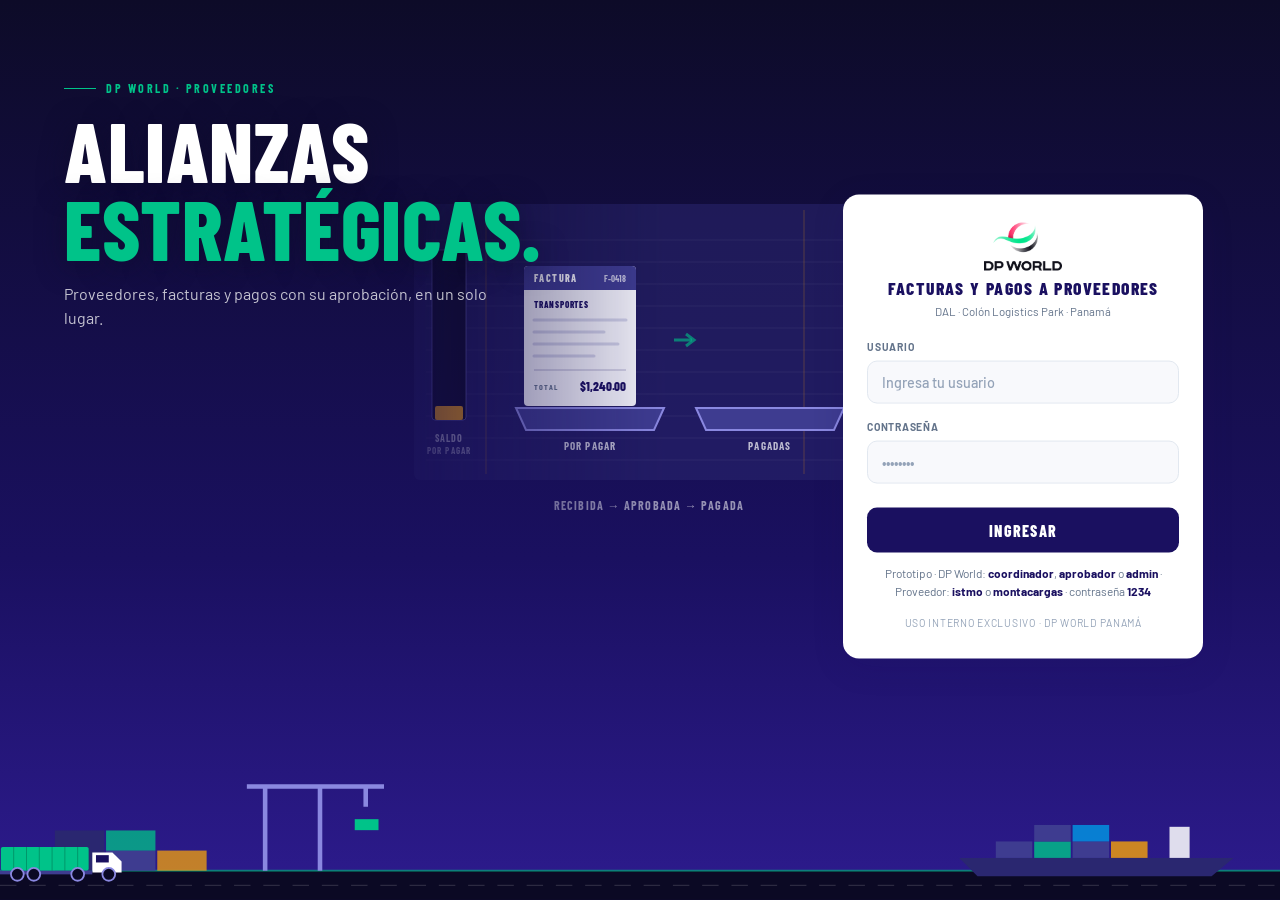
==== commit 71be28fe: "Proveedores: débito automático y recordatorios de factura fiscal - Cada gasto fijo tiene forma de pa" ====
--- a/proveedores/index.html
+++ b/proveedores/index.html
@@ -331,9 +331,9 @@
   /* gastos fijos: el día indicado de cada mes se genera el cargo y el proveedor sube su factura fiscal sobre él */
   const mesRel=n=>{const [y,m]=H.split('-').map(Number),x=new Date(y,m-1+n,1);return x.getFullYear()+'-'+String(x.getMonth()+1).padStart(2,'0');};
   const n4=()=>Math.floor(Math.random()*90+10);
-  const GX=(id,cod,provId,concepto,monto,dia,tol,desde)=>({id,codigo:cod,provId,concepto,monto,conItbms:true,dia,tolerancia:tol,desde,hasta:'',activo:true,creadoPor:'coordinador',creado:d(-100)+' 09:00',
+  const GX=(id,cod,provId,concepto,monto,dia,tol,desde,pago)=>({id,codigo:cod,provId,concepto,monto,conItbms:true,dia,tolerancia:tol,desde,hasta:'',activo:true,pago,creadoPor:'coordinador',creado:d(-100)+' 09:00',
     log:[{t:d(-100)+' 09:00',u:'Coordinador Administrativo',a:'Registró el gasto fijo · '+money(monto)+' + ITBMS el día '+dia+' de cada mes'}]});
-  const fijos=[GX('x1','GF-001','p4','Vigilancia 24/7',5400,1,5,mesRel(-3)),GX('x2','GF-002','p3','Limpieza de bodega',950,5,10,mesRel(-3)),GX('x3','GF-003','p2','Alquiler montacargas 5 t',2600,25,5,mesRel(0))];
+  const fijos=[GX('x1','GF-001','p4','Vigilancia 24/7',5400,1,5,mesRel(-3),'solicitud'),GX('x2','GF-002','p3','Limpieza de bodega',950,5,10,mesRel(-3),'debito'),GX('x3','GF-003','p2','Alquiler montacargas 5 t',2600,25,5,mesRel(0),'debito')];
   const FX=(id,g,rel,estado,num)=>{const pv=proveedores.find(x=>x.id===g.provId),per=mesRel(rel),fe=diaDelMes(per,g.dia),it=r2(g.monto*.07),gen=!num;
     return {id,provId:g.provId,numero:num||'Por facturar · '+g.codigo+' '+per,fecha:fe,recibida:fe,vence:sumar(fe,pv.plazo),subtotal:g.monto,itbms:it,total:r2(g.monto+it),oc:'',file:'',concepto:g.concepto+' · '+per,estado,
       check:{oc:estado!=='recibida',servicio:estado!=='recibida',fiscal:estado!=='recibida'},motivo:'',creadoPor:'sistema',fijoId:g.id,periodo:per,generada:true,fiscalPendiente:gen,
@@ -364,9 +364,10 @@
     {id:'g2',numero:'PG-0002',provId:'p4',fecha:d(-3),metodo:'Transferencia',referencia:'',items:[{facId:'f8',monto:facturas[7].total}],total:facturas[7].total,estado:'solicitado',creadoPor:'coordinador',autorizadoPor:'',ejecutado:'',
       log:[{t:d(-3)+' 10:00',u:'Coordinador',a:'Solicitó el pago'}]},
     ...[['g4',-3,4],['g5',-2,6]].flatMap(([id,rel,base])=>[['x1','p4'],['x2','p3']].map(([gx,pv],k)=>{const f=facturas.find(x=>x.fijoId===gx&&x.periodo===mesRel(rel)),fp=sumar(f.vence,-2),ref='ACH-'+(600000+rel*-1000+k),num='PG-'+String(base+k).padStart(4,'0');
-      f.log.push({t:fp+' 11:00',u:'Coordinador Administrativo',a:'Pagada con '+num+' · '+ref+' · '+money(f.total)});
-      return {id:id+k,numero:num,provId:pv,fecha:fp,metodo:'ACH',referencia:ref,items:[{facId:f.id,monto:f.total}],total:f.total,estado:'pagado',creadoPor:'coordinador',autorizadoPor:'aprobador',ejecutado:fp,
-        log:[{t:fp+' 09:00',u:'Coordinador',a:'Solicitó el pago'},{t:fp+' 10:00',u:'Aprobador',a:'Autorizó el pago'},{t:fp+' 11:00',u:'Coordinador',a:'Registró la ejecución · '+ref}]};})),
+      const deb=k===1;   // la limpieza (GF-002) se paga por débito automático
+      f.log.push({t:fp+' 11:00',u:'Coordinador Administrativo',a:(deb?'Pagada por débito automático '+num:'Pagada con '+num)+' · '+ref+' · '+money(f.total)});
+      return {id:id+k,numero:num,provId:pv,fecha:fp,metodo:deb?'Débito automático':'ACH',referencia:ref,items:[{facId:f.id,monto:f.total}],total:f.total,estado:'pagado',creadoPor:'coordinador',autorizadoPor:deb?'débito automático':'aprobador',ejecutado:fp,
+        log:deb?[{t:fp+' 11:00',u:'Coordinador',a:'Registró el débito automático · '+ref}]:[{t:fp+' 09:00',u:'Coordinador',a:'Solicitó el pago'},{t:fp+' 10:00',u:'Aprobador',a:'Autorizó el pago'},{t:fp+' 11:00',u:'Coordinador',a:'Registró la ejecución · '+ref}]};})),
     {id:'g3',numero:'PG-0003',provId:'p1',fecha:d(-2),metodo:'ACH',referencia:'',items:[{facId:'f1',monto:2000}],total:2000,estado:'autorizado',creadoPor:'coordinador',autorizadoPor:'aprobador',ejecutado:'',
       log:[{t:d(-2)+' 09:00',u:'Coordinador',a:'Solicitó el pago (abono parcial)'},{t:d(-1)+' 16:20',u:'Aprobador',a:'Autorizó el pago'}]}
   ];
@@ -394,7 +395,7 @@
   facturas[0].log.push({t:d(-2)+' 09:00',u:'Coordinador Administrativo',a:'Incluida en la solicitud de pago PG-0003 por '+money(2000)});
   pagos.forEach(g=>g.log.forEach(l=>{l.u=l.u==='Coordinador'?'Coordinador Administrativo':l.u==='Aprobador'?'Aprobador de Pagos':l.u;}));
   proveedores.forEach(pv=>pv.log.forEach(l=>{if(l.u==='Coordinador')l.u='Coordinador Administrativo';}));
-  return {proveedores,facturas,pagos,usuarios,parametros:{itbms:7},bitacora:[],reclamos,notifs:[],wa:{},fijos};
+  return {proveedores,facturas,pagos,usuarios,parametros:{itbms:7,recordatorio:3},bitacora:[],reclamos,notifs:[],wa:{},fijos};
 }
 
 /* ── estado ── */
@@ -455,6 +456,7 @@
     facAprobar:ap?S.db.facturas.filter(f=>f.estado==='validada'&&f.creadoPor!==u).length:0,
     pagAutorizar:ap?S.db.pagos.filter(g=>g.estado==='solicitado'&&g.creadoPor!==u).length:0,
     pagEjecutar:re?S.db.pagos.filter(g=>g.estado==='autorizado').length:0,
+    debitos:re?S.db.facturas.filter(esDebitoPendiente).length:0,
     reclamos:!esProv()?S.db.reclamos.filter(r=>r.estado==='abierto').length:0
   };
 }
@@ -507,6 +509,7 @@
     [p.provAprobar,'Proveedores por aprobar','proveedores','pe','solicitud'],
     [p.facValidar,'Facturas por validar contra el respaldo aprobado','facturas','fe','recibida'],
     [p.sinFiscal,'Cargos de gastos fijos esperando la factura fiscal del proveedor','facturas','ft','fijo'],
+    [p.debitos,'Débitos automáticos por registrar (ya vencidos o por vencer)','facturas','ft','fijo'],
     [p.facAprobar,'Facturas por aprobar para pago','facturas','fe','validada'],
     [p.pagAutorizar,'Pagos por autorizar','pagos','ge','solicitado'],
     [p.pagEjecutar,'Pagos autorizados por ejecutar','pagos','ge','autorizado'],
@@ -759,13 +762,15 @@
     if(abierto)acc.unshift({t:'Ver reclamo '+abierto.numero,on:()=>verReclamo(abierto.id)});
     else if(c.vencida)acc.unshift({t:'Hacer reclamo',cls:'pri',on:()=>nuevoReclamo(id)});}
   if(f.fiscalPendiente&&f.estado==='recibida'&&(PUEDE.registrar()||(esProv()&&f.provId===miProv())))acc.unshift({t:'Subir factura fiscal',cls:'pri',on:()=>completarFijo(id)});
+  if(porDebito(f)&&f.estado!=='rechazada'&&c.saldo>0.004&&PUEDE.registrar())acc.unshift({t:'Registrar débito',cls:'ok',on:()=>registrarDebito(id)});
+  if(f.estado==='aprobada'&&porDebito(f)){const i=acc.findIndex(a=>a.t==='Solicitar pago');if(i>=0)acc.splice(i,1);}
   if(f.fiscalPendiente)acc.splice(acc.findIndex(a=>a.t==='Editar'),acc.some(a=>a.t==='Editar')?1:0);
   S.ctxFac=id;
   const pagos=S.db.pagos.filter(g=>g.items.some(i=>i.facId===id)),rcs=S.db.reclamos.filter(r=>r.facId===id);
   const ap=f.aprobCorreo||{};
   modal('Factura '+f.numero,
     (c.vencida?'<div class="aviso err"><b>Vencida hace '+c.dias+' días.</b> Venció el '+fecha(f.vence)+'.</div>':'')+
-    (f.fijoId?(()=>{const g=fijo(f.fijoId);return '<div class="aviso info"><b>Gasto fijo '+esc(g?g.codigo:'')+'</b> · '+esc(g?g.concepto:'')+' · cargo de '+esc(mesNombre(f.periodo))+'.'+(f.fiscalPendiente?' La app lo generó el '+fecha(f.fecha)+' por el monto pactado; <b>falta la factura fiscal</b> del proveedor.':'')+(f.variacion?' Variación contra el monto pactado: '+f.variacion+'.':'')+'</div>';})():'')+
+    (f.fijoId?(()=>{const g=fijo(f.fijoId);return '<div class="aviso info"><b>Gasto fijo '+esc(g?g.codigo:'')+'</b> · '+esc(g?g.concepto:'')+' · cargo de '+esc(mesNombre(f.periodo))+'.'+(f.fiscalPendiente?' La app lo generó el '+fecha(f.fecha)+' por el monto pactado; <b>falta la factura fiscal</b> del proveedor.':'')+(f.variacion?' Variación contra el monto pactado: '+f.variacion+'.':'')+(g&&g.pago==='debito'?' <b>Se paga por débito automático:</b> cuando el banco lo debite, se registra con su referencia y pasa a pagada.':'')+'</div>';})():'')+
     (f.estado==='rechazada'?'<div class="aviso err"><b>Rechazada:</b> '+esc(f.motivo)+'</div>':'')+
     '<div style="margin-bottom:14px">'+chip(c.est,ESTADO_FAC)+' <span class="mut">'+esc(p.nombre)+'</span></div>'+
     '<div class="kv">'+[['Orden de compra',f.oc],['Emisión',fecha(f.fecha)],['Vence',fecha(f.vence)],['Subtotal',money(f.subtotal)],['ITBMS',money(f.itbms)],['Total',money(f.total)],['Pagado',money(c.pagado)],['En solicitud de pago',money(c.comprometido)],['Saldo',money(c.saldo)],['Concepto',f.concepto]].concat(esProv()?[]:[['Cliente o file',f.file]]).concat([['Recibida',fecha(f.recibida)],['Respaldo aprobado por',ap.por],['Fecha del correo',ap.fecha?fecha(ap.fecha):''],['Referencia del correo',ap.ref]]).map(([k,v])=>'<div><span>'+k+'</span><b>'+esc(v||'—')+'</b></div>').join('')+'</div>'+
@@ -836,7 +841,7 @@
     '</div>'+tit('Los calcula la app')+'<div class="grid" style="gap:6px;margin-bottom:12px">'+
       tarjeta(chip('en_pago',ESTADO_FAC),'','Una solicitud de pago abierta (solicitada o autorizada) incluye la factura.')+
       tarjeta(chip('parcial',ESTADO_FAC),'','Se ejecutó un pago, pero no cubre el total.')+
-      tarjeta(chip('pagada',ESTADO_FAC),'','Lo pagado cubre el total.')+
+      tarjeta(chip('pagada',ESTADO_FAC),'','Lo pagado cubre el total, por pago ejecutado o por débito automático registrado.')+
       tarjeta('<span class="chip err">Vencida</span>','','Pasó la fecha de la factura más los días de crédito del proveedor y queda saldo.')+
     '</div><p class="mut" style="margin:0">El pago tiene sus propios pasos: el coordinador lo solicita, otra persona (aprobador o administrador) lo autoriza y el coordinador registra la ejecución con la referencia bancaria. En ese momento las facturas pasan solas a Pagada o Pago parcial. Cada cambio queda en el historial y en la bitácora con nombre, fecha y hora.</p>',
     [{t:'Entendido',cls:'pri',on:cerrarModal}]);
@@ -856,11 +861,11 @@
     '</tbody></table></div>':'<div class="card vacio">No hay pagos con ese filtro.</div>';
 }
 function nuevoPago(provId,marcar){
-  const conLibre=S.db.proveedores.filter(p=>p.estado==='aprobado'&&S.db.facturas.some(f=>f.provId===p.id&&f.estado==='aprobada'&&calc(f).libre>0.004));
+  const conLibre=S.db.proveedores.filter(p=>p.estado==='aprobado'&&S.db.facturas.some(f=>f.provId===p.id&&f.estado==='aprobada'&&!porDebito(f)&&calc(f).libre>0.004));
   if(!conLibre.length)return toast('No hay facturas aprobadas para pago con saldo libre.',true);
   if(!provId||!conLibre.some(p=>p.id===provId))provId=conLibre[0].id;
   const pinta=()=>{
-    const pid=$('gProv').value,fs=S.db.facturas.filter(f=>f.provId===pid&&f.estado==='aprobada').map(f=>({f,c:calc(f)})).filter(x=>x.c.libre>0.004).sort((a,b)=>a.f.vence.localeCompare(b.f.vence));
+    const pid=$('gProv').value,fs=S.db.facturas.filter(f=>f.provId===pid&&f.estado==='aprobada'&&!porDebito(f)).map(f=>({f,c:calc(f)})).filter(x=>x.c.libre>0.004).sort((a,b)=>a.f.vence.localeCompare(b.f.vence));
     $('gFacs').innerHTML='<div class="tw"><table><thead><tr><th></th><th>Factura</th><th class="hide-sm">Vence</th><th class="num">Disponible</th><th class="num">A pagar</th></tr></thead><tbody>'+
       fs.map(({f,c})=>{const on=!marcar||marcar.includes(f.id);return '<tr><td><input type="checkbox" class="gChk" data-id="'+f.id+'"'+(on?' checked':'')+' style="width:16px;height:16px;accent-color:#00C389"></td><td class="b">'+esc(f.numero)+(c.vencida?' <span class="chip err">Vencida</span>':'')+'</td><td class="hide-sm">'+fecha(f.vence)+'</td><td class="num">'+money(c.libre)+'</td><td class="num"><input class="in gMonto" data-id="'+f.id+'" data-max="'+c.libre+'" type="number" step="0.01" min="0" value="'+c.libre.toFixed(2)+'" style="width:110px;text-align:right"></td></tr>';}).join('')+
       '</tbody></table></div>';
@@ -1018,7 +1023,8 @@
   '<div class="tw" style="margin-bottom:16px"><table><thead><tr><th>Usuario</th><th>Nombre</th><th>Rol</th><th>Estado</th></tr></thead><tbody>'+
     S.db.usuarios.map(u=>'<tr class="clic" data-act="editarUsuario" data-id="'+u.id+'"><td class="b">'+esc(u.u)+'</td><td>'+esc(u.nombre)+'</td><td>'+esc(ROLES[u.rol])+(u.rol==='proveedor'&&prov(u.provId)?'<div class="mut">'+esc(prov(u.provId).nombre)+'</div>':'')+'</td><td>'+(u.activo?'<span class="chip ok">Activo</span>':'<span class="chip">De baja</span>')+'</td></tr>').join('')+
   '</tbody></table></div>'+
-  '<div class="grid two"><div class="card"><h2>Parámetros</h2><label class="f" style="max-width:220px"><span>ITBMS (%)</span><input class="in" type="number" min="0" step="0.5" id="cIt" value="'+S.db.parametros.itbms+'"></label><div style="margin-top:10px"><button class="btn" data-act="guardarParam">Guardar</button></div></div>'+
+  '<div class="grid two"><div class="card"><h2>Parámetros</h2><label class="f" style="max-width:220px"><span>ITBMS (%)</span><input class="in" type="number" min="0" step="0.5" id="cIt" value="'+S.db.parametros.itbms+'"></label>'+
+    '<label class="f" style="max-width:320px;margin-top:10px"><span>Recordar la factura fiscal faltante cada (días)</span><input class="in" type="number" min="1" max="30" id="cRec" value="'+(S.db.parametros.recordatorio||3)+'"></label><div style="margin-top:10px"><button class="btn" data-act="guardarParam">Guardar</button></div></div>'+
   '<div class="card"><h2>Contactos de WhatsApp</h2><p class="mut" style="margin-top:0">Aparecen en la burbuja verde según el perfil. Número con código de país (un número de 8 dígitos se completa con 507) o enlace de un grupo de WhatsApp.</p>'+
     WA_CONTACTOS.map(([k,t,d])=>'<label class="f" style="margin-bottom:8px"><span>'+t+' · '+d+'</span><input class="in" id="wa_'+k+'" inputmode="tel" value="'+esc(S.db.wa[k]||'')+'" placeholder="6000-0000"></label>').join('')+
     '<button class="btn" data-act="guardarWa">Guardar contactos</button></div>'+
@@ -1253,7 +1259,7 @@
   const mensual=l.filter(g=>vigente(g,per)).reduce((s,g)=>s+totalFijo(g),0);
   $('lista').innerHTML=(l.length?'<div class="tw"><table><thead><tr><th>Gasto fijo</th><th class="hide-sm">Proveedor</th><th class="num">Monto mensual</th><th class="hide-sm">Día</th><th>'+esc(mesNombre(per))+'</th></tr></thead><tbody>'+
     l.map(g=>{const e=estadoMes(g,per);return '<tr class="clic" data-act="verFijo" data-id="'+g.id+'"><td><div class="b">'+esc(g.concepto)+'</div><div class="mut">'+esc(g.codigo)+(g.activo?'':' · pausado')+'</div><div class="mut show-sm">'+esc((prov(g.provId)||{}).nombre||'')+'</div></td><td class="hide-sm">'+esc((prov(g.provId)||{}).nombre||'')+'</td>'+
-      '<td class="num b">'+money(totalFijo(g))+'<div class="mut">tolerancia '+g.tolerancia+' %</div></td><td class="hide-sm">'+g.dia+' de cada mes</td><td><span class="chip '+e[1]+'">'+esc(e[0])+'</span></td></tr>';}).join('')+
+      '<td class="num b">'+money(totalFijo(g))+'<div class="mut">'+(g.pago==='debito'?'débito automático':'solicitud de pago')+' · tolerancia '+g.tolerancia+' %</div></td><td class="hide-sm">'+g.dia+' de cada mes</td><td><span class="chip '+e[1]+'">'+esc(e[0])+'</span></td></tr>';}).join('')+
     '</tbody></table></div><div class="tot"><span class="mut">'+l.filter(g=>g.activo).length+' activos</span><span>Compromiso mensual <b>'+money(mensual)+'</b></span></div>'
     :'<div class="card vacio">No hay gastos fijos. Regístralos para que la app genere sus cargos cada mes.</div>');
 }
@@ -1267,7 +1273,7 @@
     est.map(({g,e})=>'<button class="tarea" data-act="'+(e[2]?'verFac':'verFijo')+'" data-id="'+(e[2]?e[2].id:g.id)+'"><span><b>'+esc(g.concepto)+'</b> · '+esc((prov(g.provId)||{}).nombre||'')+'<br><span class="mut">'+money(totalFijo(g))+' · día '+g.dia+'</span></span><span class="chip '+e[1]+'">'+esc(e[0])+'</span></button>').join('')+'</div></div>';
 }
 function formFijo(g){
-  const nuevo=!g;g=g||{conItbms:true,dia:1,tolerancia:10,desde:hoy().slice(0,7),activo:true};
+  const nuevo=!g;g=g||{conItbms:true,dia:1,tolerancia:10,desde:hoy().slice(0,7),activo:true,pago:'debito'};
   const provs=S.db.proveedores.filter(p=>p.estado==='aprobado'||p.id===g.provId).sort((a,b)=>a.nombre.localeCompare(b.nombre));
   modal(nuevo?'Nuevo gasto fijo':'Editar · '+g.codigo,'<div class="form">'+
     '<label class="f full"><span>Proveedor</span><select class="sel" id="gxProv"><option value="">Elige el proveedor</option>'+provs.map(p=>'<option value="'+p.id+'"'+(g.provId===p.id?' selected':'')+'>'+esc(p.nombre)+' · '+p.plazo+' días de crédito</option>').join('')+'</select></label>'+
@@ -1276,6 +1282,7 @@
     '<label class="f"><span>ITBMS</span><select class="sel" id="gxIt"><option value="1"'+(g.conItbms?' selected':'')+'>Con ITBMS '+S.db.parametros.itbms+' %</option><option value="0"'+(g.conItbms?'':' selected')+'>Exento</option></select></label>'+
     '<label class="f"><span>Día del mes en que se refleja como facturado</span><input class="in" type="number" min="1" max="31" id="gxDia" value="'+esc(g.dia)+'"></label>'+
     '<label class="f"><span>Variación permitida sin motivo (%)</span><input class="in" type="number" min="0" max="100" step="0.5" id="gxTol" value="'+esc(g.tolerancia)+'"></label>'+
+    '<label class="f full"><span>Forma de pago</span><select class="sel" id="gxPago"><option value="debito"'+(g.pago!=='solicitud'?' selected':'')+'>Débito automático: el banco lo debita y se registra con su referencia</option><option value="solicitud"'+(g.pago==='solicitud'?' selected':'')+'>Solicitud de pago: se solicita, se autoriza y se ejecuta cada mes</option></select></label>'+
     '<label class="f"><span>Desde (mes)</span><input class="in" type="month" id="gxDesde" value="'+esc(g.desde)+'"></label>'+
     '<label class="f"><span>Hasta (opcional)</span><input class="in" type="month" id="gxHasta" value="'+esc(g.hasta||'')+'"></label>'+
     '<p class="mut full" style="margin:0">Si el mes no tiene ese día (por ejemplo 31), el cargo se genera el último día del mes. Vence en la fecha del cargo más los días de crédito del proveedor. Un cambio de monto aplica a los meses que aún no se generan.</p>'+
@@ -1290,9 +1297,10 @@
       if(!desde)return err('Indica desde qué mes aplica.');if(hasta&&hasta<desde)return err('El mes final no puede ser antes del inicial.');
       const antes=nuevo?null:{monto:g.monto,dia:g.dia,tolerancia:g.tolerancia};
       if(nuevo){const n=(S.db.fijos||[]).length+1;Object.assign(g,{id:uid('x'),codigo:'GF-'+String(n).padStart(3,'0'),creadoPor:S.user.u,creado:ahora(),log:[]});}
-      Object.assign(g,{provId,concepto:v('gxCon'),monto,conItbms:v('gxIt')==='1',dia,tolerancia:tol,desde,hasta});
+      const pagoAntes=g.pago;
+      Object.assign(g,{provId,concepto:v('gxCon'),monto,conItbms:v('gxIt')==='1',dia,tolerancia:tol,desde,hasta,pago:v('gxPago')});
       g.log.push({t:ahora(),u:quien(),a:nuevo?'Registró el gasto fijo · '+money(monto)+(g.conItbms?' + ITBMS':'')+' el día '+dia+' de cada mes desde '+mesNombre(desde):
-        'Editó el gasto fijo'+(antes.monto!==monto?' · monto de '+money(antes.monto)+' a '+money(monto):'')+(antes.dia!==dia?' · día de '+antes.dia+' a '+dia:'')+(antes.tolerancia!==tol?' · tolerancia de '+antes.tolerancia+' % a '+tol+' %':'')});
+        'Editó el gasto fijo'+(antes.monto!==monto?' · monto de '+money(antes.monto)+' a '+money(monto):'')+(antes.dia!==dia?' · día de '+antes.dia+' a '+dia:'')+(antes.tolerancia!==tol?' · tolerancia de '+antes.tolerancia+' % a '+tol+' %':'')+(pagoAntes!==g.pago?' · forma de pago: '+FORMA_PAGO[g.pago]:'')});
       await api.guardar('fijos',g);const n=generarFijos();
       toast(nuevo?'Gasto fijo registrado.'+(n?' Se generaron '+n+' cargo'+(n>1?'s':'')+' de meses cuyo día ya pasó.':''):'Gasto fijo actualizado.');pintar();verFijo(g.id);
     }}]);
@@ -1306,7 +1314,7 @@
   for(let per=desde;per<=mesSig(hoy().slice(0,7),2);per=mesSig(per))meses.push(per);
   modal(g.codigo+' · '+g.concepto,
     '<div style="margin-bottom:14px">'+(g.activo?'<span class="chip ok">Activo</span>':'<span class="chip">Pausado</span>')+' <span class="mut">'+esc(prov(g.provId).nombre)+'</span></div>'+
-    '<div class="kv">'+[['Monto mensual',money(g.monto)+(g.conItbms?' + ITBMS':'')],['Total del cargo',money(totalFijo(g))],['Se refleja el día',g.dia+' de cada mes'],['Variación sin motivo','hasta '+g.tolerancia+' %'],['Desde',mesNombre(g.desde)],['Hasta',g.hasta?mesNombre(g.hasta):'Sin fecha final'],['Días de crédito',prov(g.provId).plazo+' días']].map(([k,v])=>'<div><span>'+k+'</span><b>'+esc(v)+'</b></div>').join('')+'</div>'+
+    '<div class="kv">'+[['Monto mensual',money(g.monto)+(g.conItbms?' + ITBMS':'')],['Total del cargo',money(totalFijo(g))],['Se refleja el día',g.dia+' de cada mes'],['Forma de pago',FORMA_PAGO[g.pago]||FORMA_PAGO.solicitud],['Variación sin motivo','hasta '+g.tolerancia+' %'],['Desde',mesNombre(g.desde)],['Hasta',g.hasta?mesNombre(g.hasta):'Sin fecha final'],['Días de crédito',prov(g.provId).plazo+' días']].map(([k,v])=>'<div><span>'+k+'</span><b>'+esc(v)+'</b></div>').join('')+'</div>'+
     '<h2 style="font:800 14px var(--fd);letter-spacing:1px;text-transform:uppercase;color:var(--ind-t);margin:0 0 8px">Mes a mes</h2><div class="tw" style="margin-bottom:14px"><table><thead><tr><th>Mes</th><th class="num">Monto</th><th>Estado</th></tr></thead><tbody>'+
       meses.reverse().map(per=>{const e=estadoMes(g,per),f=e[2];return '<tr'+(f?' class="clic" data-act="verFac" data-id="'+f.id+'"':'')+'><td class="b">'+esc(mesNombre(per))+(f&&!f.fiscalPendiente?'<div class="mut">'+esc(f.numero)+'</div>':'')+'</td><td class="num">'+money(f?f.total:totalFijo(g))+'</td><td><span class="chip '+e[1]+'">'+esc(e[0])+'</span></td></tr>';}).join('')+
     '</tbody></table></div><h2 style="font:800 14px var(--fd);letter-spacing:1px;text-transform:uppercase;color:var(--ind-t);margin:0 0 8px">Historial</h2>'+hist(g.log),acc);
@@ -1346,6 +1354,46 @@
   $('cfSub').oninput=upd;upd();
 }
 
+/* forma de pago del gasto fijo: débito automático (el banco lo debita; aquí solo se registra con su referencia) o solicitud de pago */
+const FORMA_PAGO={debito:'Débito automático',solicitud:'Solicitud de pago'};
+const porDebito=f=>{const g=f&&f.fijoId&&fijo(f.fijoId);return !!g&&g.pago==='debito';};
+const esDebitoPendiente=f=>porDebito(f)&&f.estado!=='rechazada'&&calc(f).saldo>0.004&&dif(f.vence,hoy())<=3;
+function registrarDebito(id){
+  const f=fac(id),c=calc(f),g=fijo(f.fijoId);
+  modal('Registrar débito automático · '+g.concepto,
+    '<div class="aviso info">El banco debita este cargo de forma automática. Registra la fecha y la referencia del débito: el cargo pasa a pagado (verde en el mapa) sin solicitud ni autorización.'+(f.fiscalPendiente?' Si aún falta la factura fiscal, se le sigue recordando al proveedor.':'')+'</div><div class="form">'+
+    '<label class="f"><span>Fecha del débito</span><input class="in" type="date" id="dbFecha" value="'+(f.vence<hoy()?f.vence:hoy())+'" max="'+hoy()+'"></label>'+
+    '<label class="f"><span>Referencia del débito</span><input class="in" id="dbRef" placeholder="Referencia del estado de cuenta"></label>'+
+    '<label class="f"><span>Monto debitado (USD)</span><input class="in" type="number" step="0.01" min="0" id="dbMonto" value="'+c.saldo.toFixed(2)+'"></label>'+
+    '</div><div class="err-msg" id="mErr"></div>',
+    [{t:'Cancelar',on:()=>verFac(id)},{t:'Registrar débito',cls:'ok',on:async()=>{
+      const err=m=>$('mErr').textContent=m,fe=$('dbFecha').value,ref=$('dbRef').value.trim(),m=r2($('dbMonto').value);
+      if(!fe||fe>hoy())return err('Revisa la fecha del débito.');if(ref.length<3)return err('Escribe la referencia del débito.');
+      if(!(m>0))return err('El monto debe ser mayor que cero.');if(m>c.saldo+0.001)return err('El monto supera el saldo del cargo ('+money(c.saldo)+').');
+      const n=S.db.pagos.reduce((x,q)=>Math.max(x,+q.numero.slice(3)||0),0)+1;
+      const pg={id:uid('g'),numero:'PG-'+String(n).padStart(4,'0'),provId:f.provId,fecha:fe,metodo:'Débito automático',referencia:ref,items:[{facId:f.id,monto:m}],total:m,estado:'pagado',creadoPor:S.user.u,autorizadoPor:'débito automático',ejecutado:fe,
+        log:[{t:ahora(),u:quien(),a:'Registró el débito automático · '+ref+' · '+money(m)}]};
+      await api.guardar('pagos',pg);
+      f.log.push({t:ahora(),u:quien(),a:'Pagada por débito automático '+pg.numero+' · '+ref+' · '+money(m)});await api.guardar('facturas',f);
+      notificar('p_pago','Pago realizado','DP World registró el débito automático de '+money(m)+' · '+g.concepto+' · '+mesNombre(f.periodo)+' · referencia '+ref+'.',{act:'verPago',id:pg.id},{provId:f.provId});
+      toast('Débito registrado: el cargo queda '+(m>=c.saldo-0.004?'pagado.':'con pago parcial.'));pintar();verFac(id);
+    }}]);
+}
+/* recordatorio de factura fiscal faltante: al proveedor y al coordinador, cada N días mientras falte */
+function recordatoriosFiscal(){
+  const N=S.db.parametros.recordatorio||3,H=hoy();let n=0;
+  S.db.facturas.filter(f=>f.fiscalPendiente&&f.estado==='recibida').forEach(f=>{
+    const dias=dif(H,f.fecha);if(dias<N||(f.recordado&&dif(H,f.recordado)<N))return;
+    const g=fijo(f.fijoId),pv=prov(f.provId);if(!g||!pv)return;
+    f.recordado=H;n++;
+    f.log.push({t:ahora(),u:'Sistema',a:'Recordatorio de factura fiscal al proveedor y al coordinador · '+dias+' días sin factura'});
+    notificar('p_fijo','Recordatorio: falta tu factura fiscal','El cargo de '+g.concepto+' · '+mesNombre(f.periodo)+' por '+money(f.total)+' lleva '+dias+' días sin tu factura fiscal. Súbela en Mis facturas.',{act:'verFac',id:f.id},{provId:f.provId});
+    notificar('fijo_sin_fiscal','Cargo sin factura fiscal',pv.nombre+' · '+g.concepto+' · '+mesNombre(f.periodo)+': '+dias+' días sin factura fiscal. Ya se le recordó al proveedor.',{act:'verFac',id:f.id});
+  });
+  if(n)api._persistir();
+  return n;
+}
+
 /* ════════ NOTIFICACIONES ════════
    Cada usuario elige con interruptores qué avisos le llegan. Se guardan en el centro de notificaciones de la app y,
    si activó los avisos en su equipo, también llegan como notificación del sistema.
@@ -1361,7 +1409,8 @@
   ['pago_aut','Pagos autorizados o rechazados','Listos para ejecutar o devueltos.',['coordinador','admin']],
   ['reclamo_nuevo','Reclamos de proveedores','Solicitudes de información o de programación de pago.',['coordinador','aprobador','admin']],
   ['fijo_cargo','Cargos de gastos fijos','El día de cada gasto fijo, cuando la app genera el cargo del mes.',['coordinador','admin']],
-  ['p_fijo','Cargos mensuales de tu gasto fijo','Cuando se genera el cargo del mes: sube tu factura fiscal sobre él.',['proveedor']],
+  ['fijo_sin_fiscal','Cargos sin factura fiscal','Cuando un cargo de gasto fijo lleva días sin la factura fiscal del proveedor; se repite hasta que la suba.',['coordinador','admin']],
+  ['p_fijo','Cargos mensuales de tu gasto fijo','Cuando se genera el cargo del mes y recordatorios si falta tu factura fiscal.',['proveedor']],
   ['venc','Resumen de vencimientos','Al entrar cada día: facturas vencidas y las que vencen en 3 días.',['coordinador','aprobador','admin']],
   ['p_fac','Estado de tus facturas','Validada, aprobada para pago o rechazada.',['proveedor']],
   ['p_pago','Tus pagos','Pago programado y pago realizado con su referencia.',['proveedor']],
@@ -1603,7 +1652,9 @@
   csv,imprimir:()=>window.print(),csvBitacora,masBitacora:()=>{S.bVer+=200;listaBitacora();},
   nuevoUsuario:()=>formUsuario(),
   editarUsuario:id=>formUsuario(S.db.usuarios.find(u=>u.id===id)),
-  guardarParam:async()=>{const v=+$('cIt').value;if(!(v>=0&&v<=100))return toast('Revisa el porcentaje de ITBMS.',true);const antes=S.db.parametros.itbms;if(antes===v)return toast('Sin cambios.');await api.parametros({itbms:v});await api.registrar('Cambió el ITBMS de '+antes+' % a '+v+' %','Parámetros');toast('Parámetros guardados.');},
+  guardarParam:async()=>{const v=+$('cIt').value,rc=+$('cRec').value;if(!(v>=0&&v<=100))return toast('Revisa el porcentaje de ITBMS.',true);if(!(rc>=1&&rc<=30&&Number.isInteger(rc)))return toast('El recordatorio va de 1 a 30 días.',true);
+    const antes=S.db.parametros.itbms,rAntes=S.db.parametros.recordatorio||3;if(antes===v&&rAntes===rc)return toast('Sin cambios.');await api.parametros({itbms:v,recordatorio:rc});
+    if(antes!==v)await api.registrar('Cambió el ITBMS de '+antes+' % a '+v+' %','Parámetros');if(rAntes!==rc)await api.registrar('Cambió el recordatorio de factura fiscal de '+rAntes+' a '+rc+' días','Parámetros');toast('Parámetros guardados.');},
   restaurar:()=>modal('Restaurar datos de ejemplo','<p style="margin:0">Se borra todo lo registrado en este navegador. ¿Continuar?</p>',[{t:'Cancelar',on:cerrarModal},{t:'Restaurar',cls:'mal',on:async()=>{await api.restaurar();S.user=S.db.usuarios.find(u=>u.u===S.user.u)||S.db.usuarios.find(u=>u.rol==='admin');sesionUI();await api.registrar('Restauró los datos de ejemplo','Parámetros');cerrarModal();toast('Datos de ejemplo restaurados.');pintar();}}])
 };
 document.addEventListener('click',e=>{
@@ -1631,7 +1682,7 @@
 };
 (async()=>{
   S.db=await api.cargar();
-  generarFijos();
+  generarFijos();recordatoriosFiscal();
   let ses=null;try{ses=localStorage.getItem(KEY_SES);}catch(e){}
   const u=ses&&S.db.usuarios.find(x=>x.u===ses&&x.activo);
   if(u)entrar(u);
